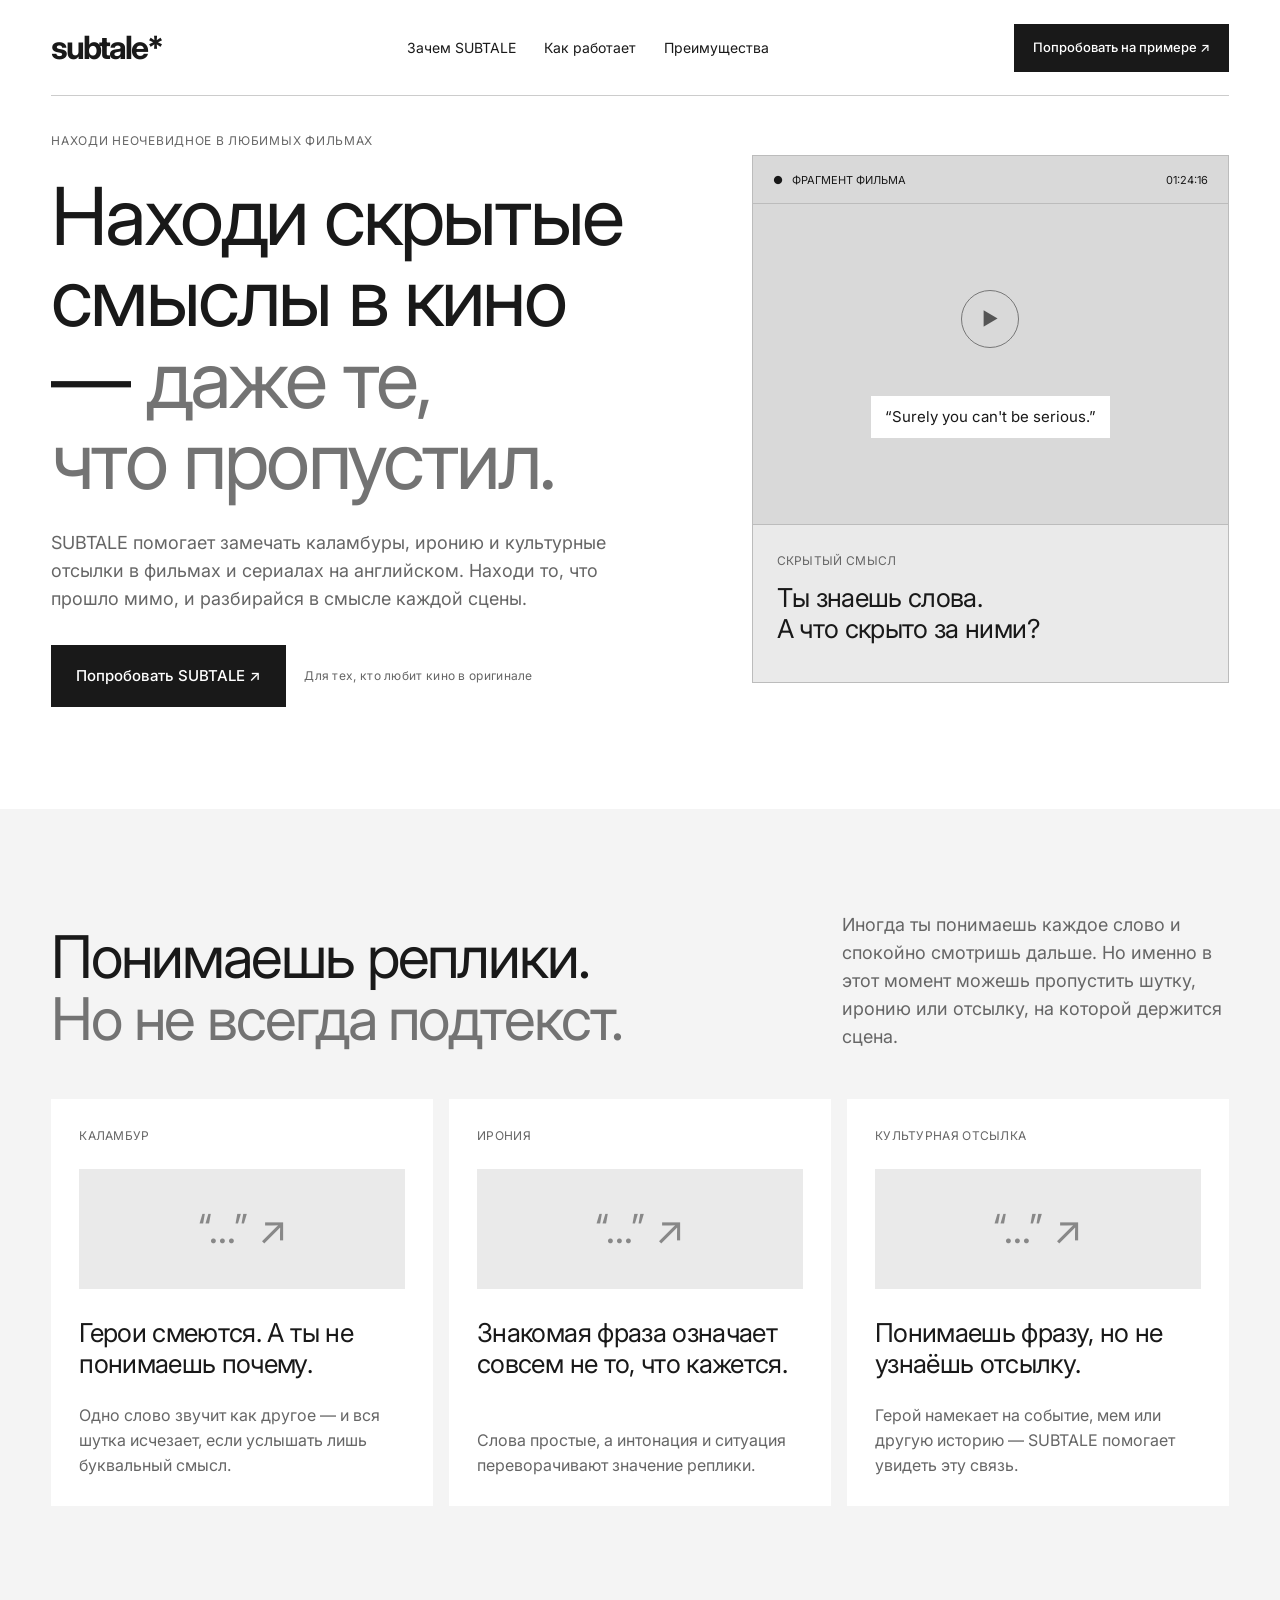
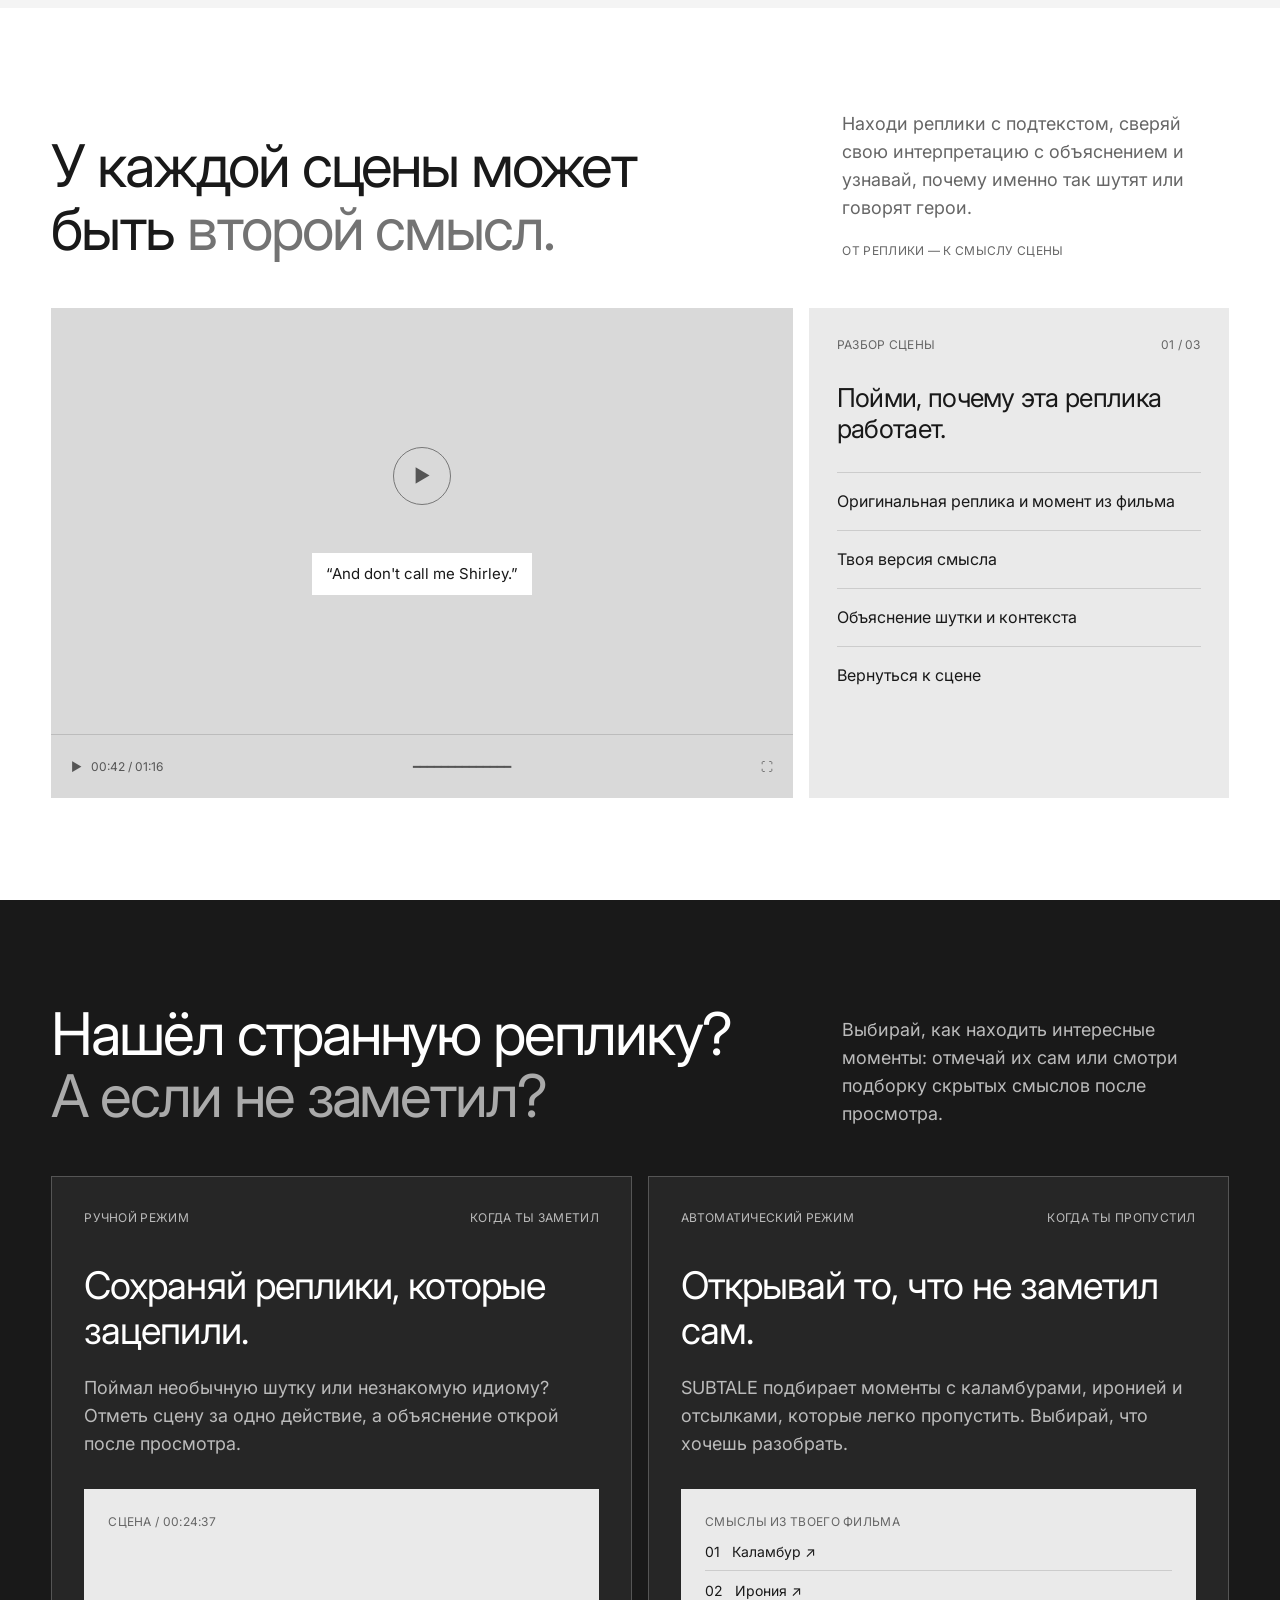
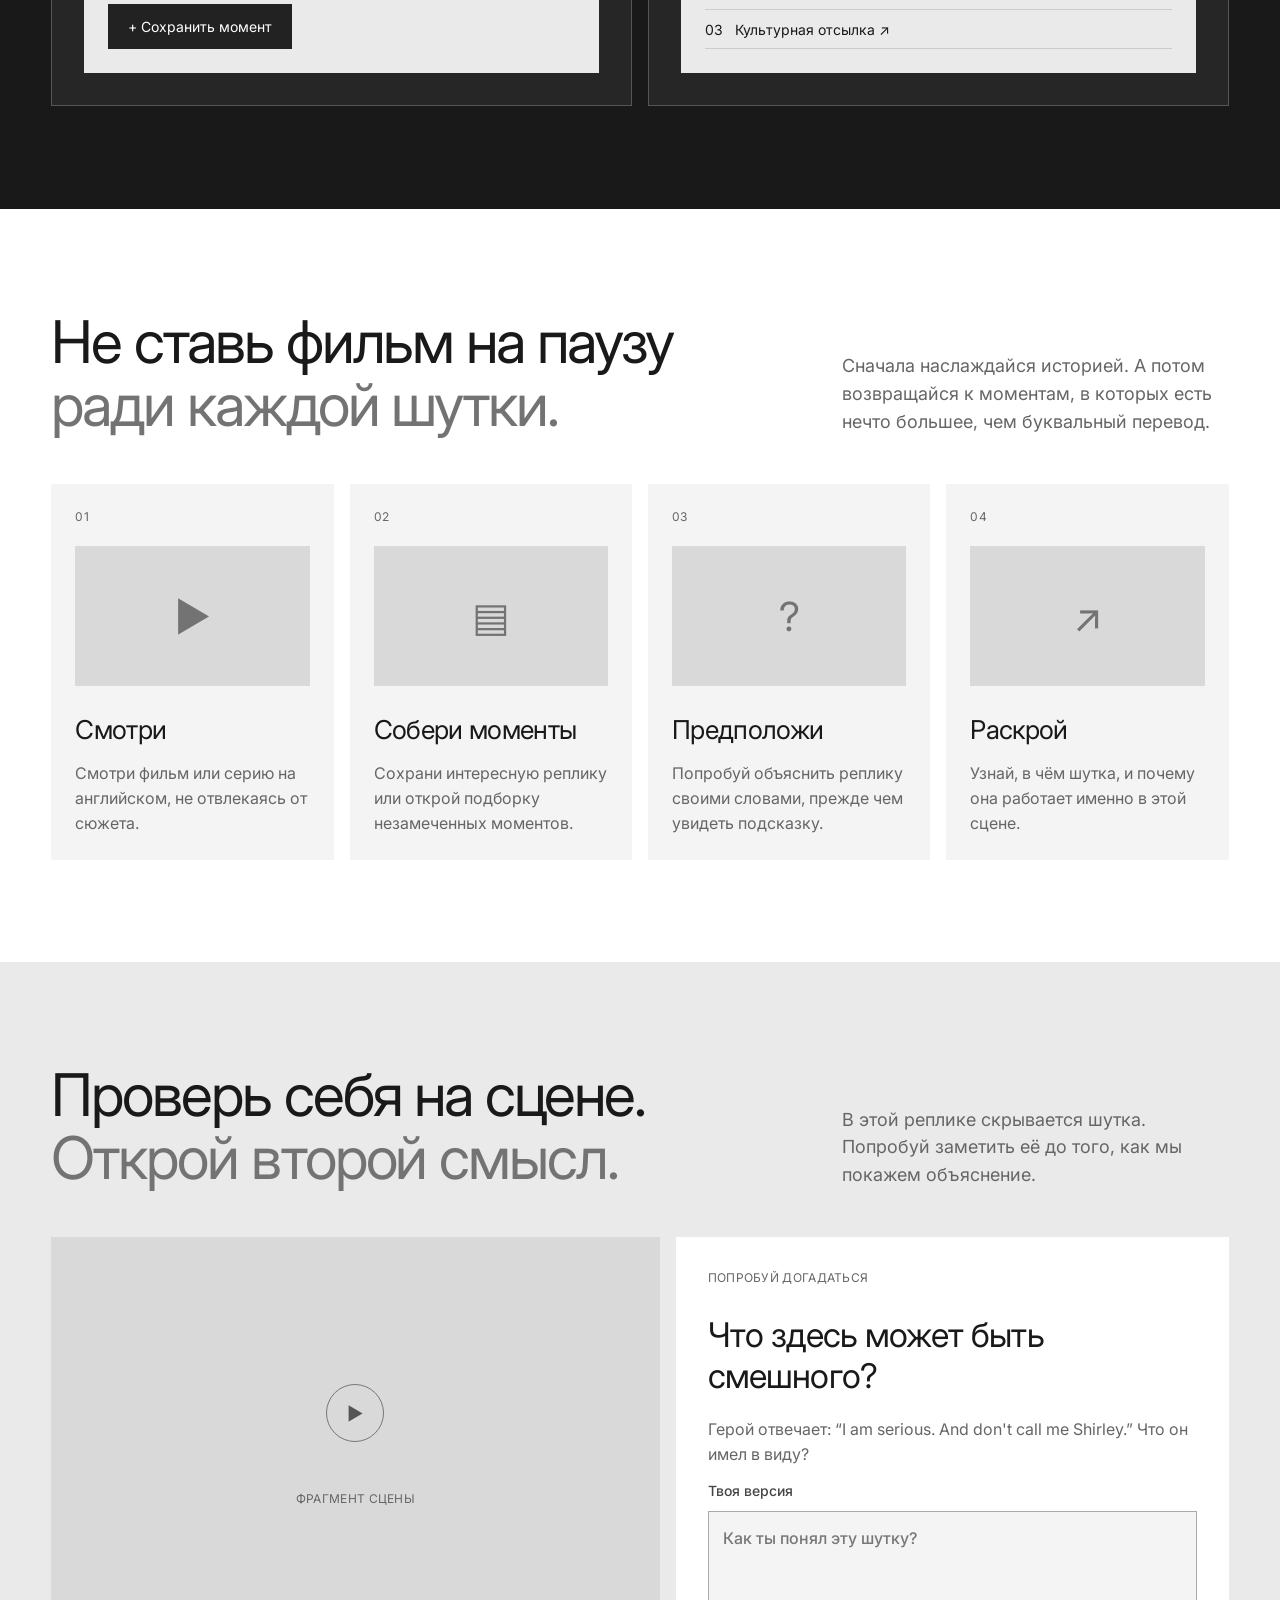
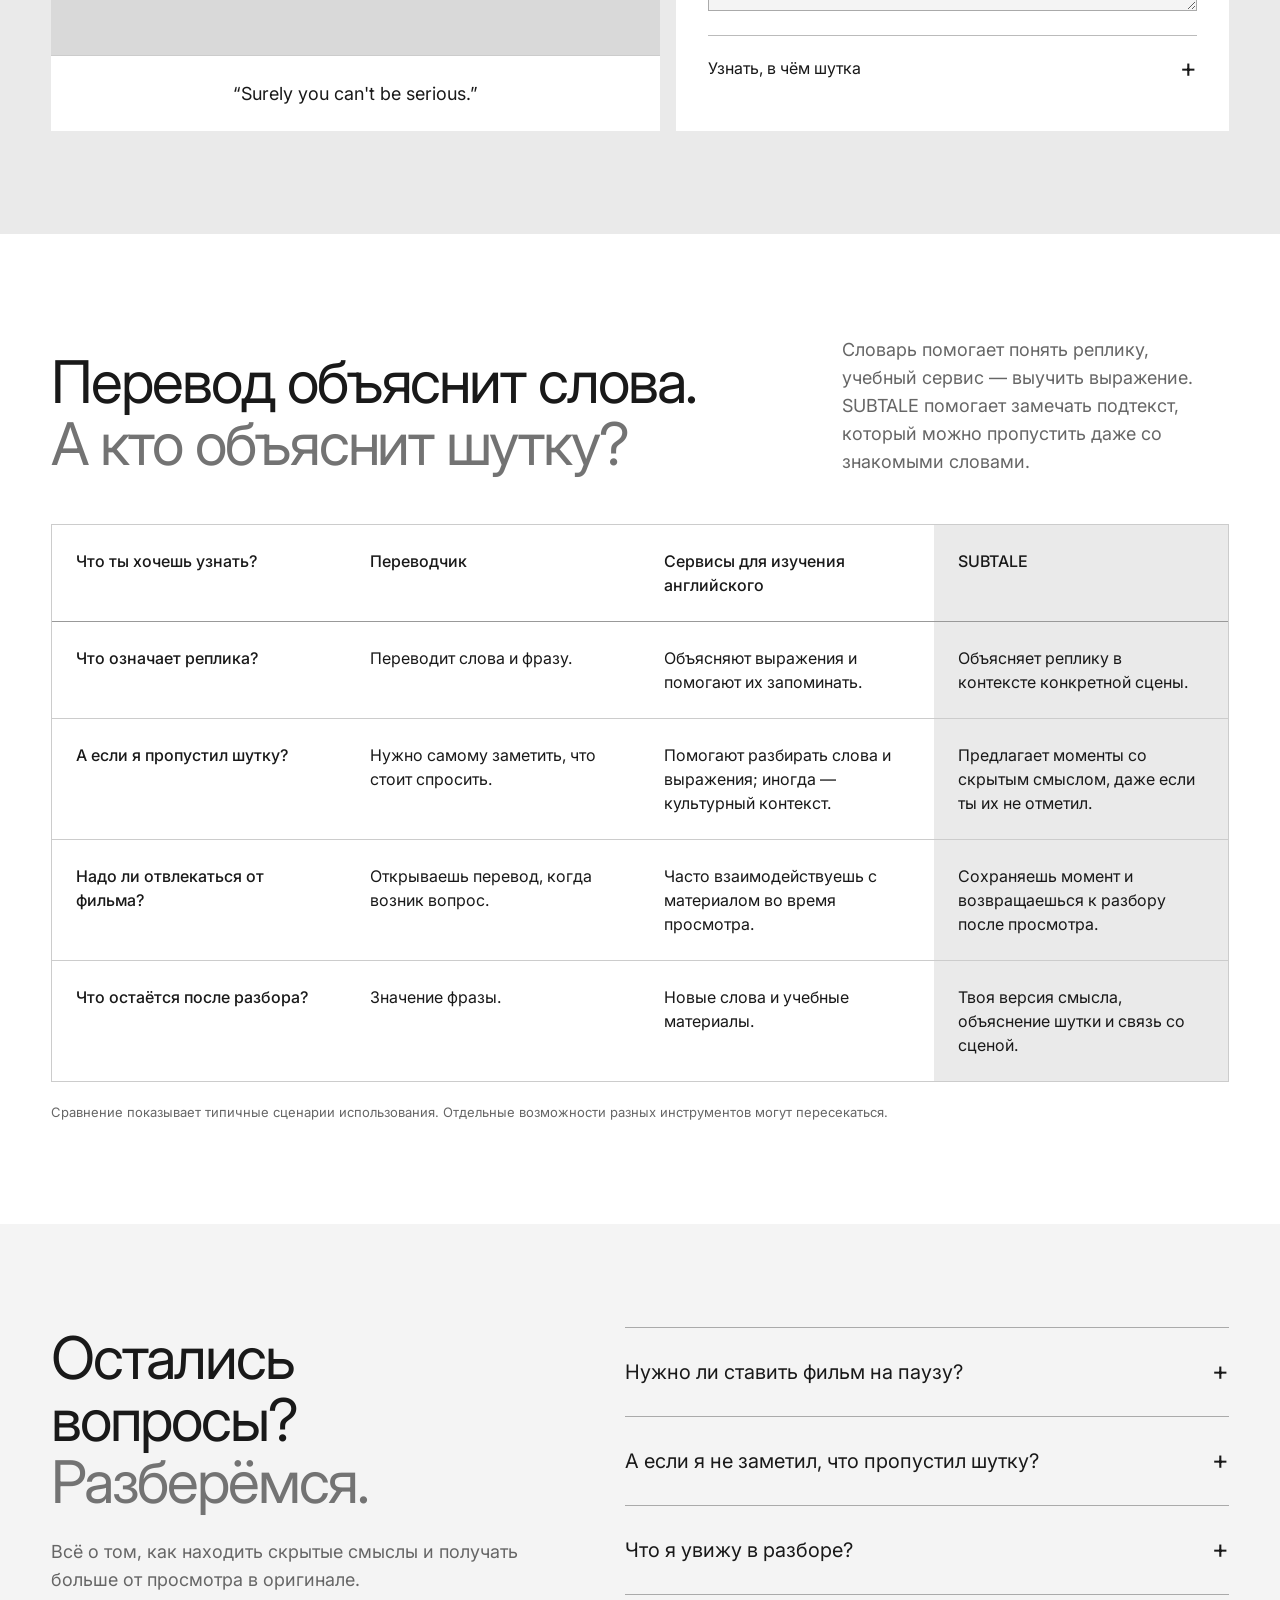
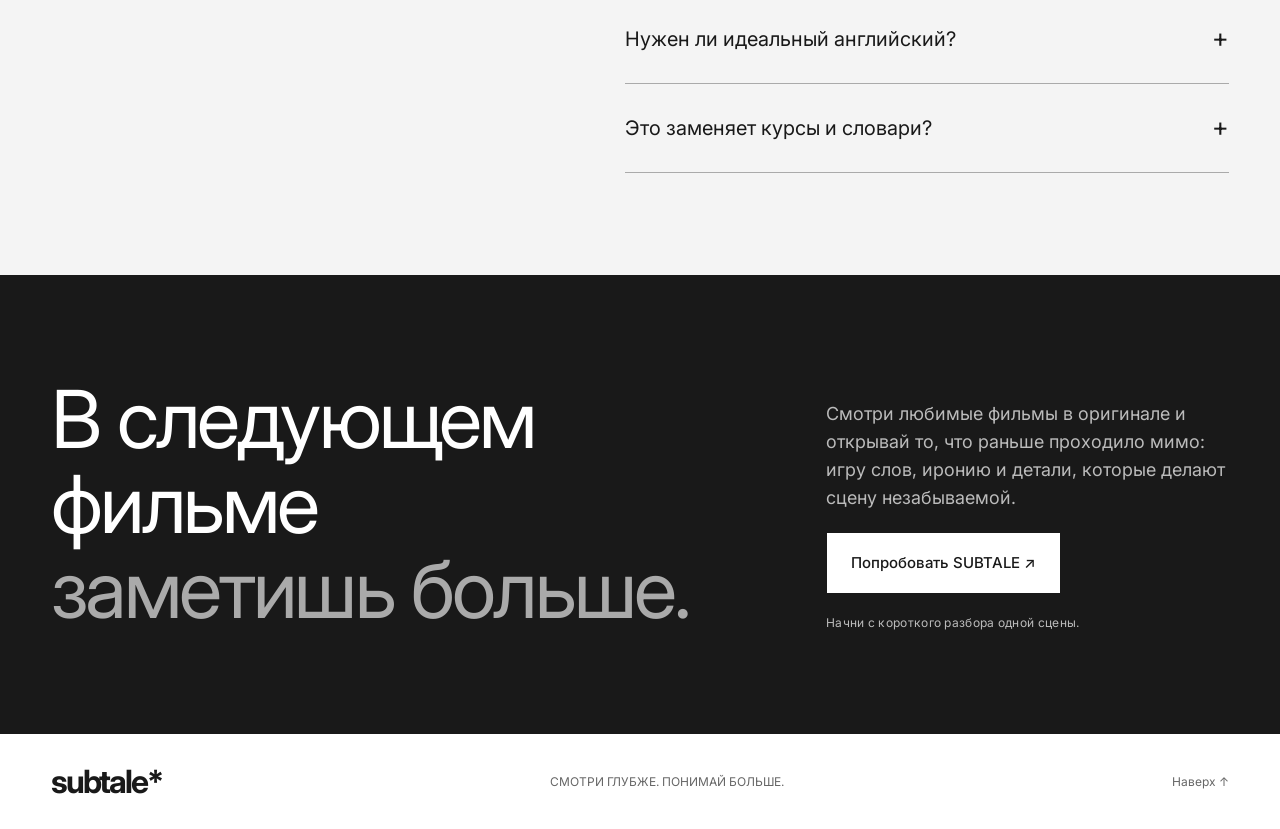
==== wireframe/index.html @ 418597fa "merge: consolidate editorial audit and refined wireframe into main" ====
<!doctype html>
<html lang="ru">
<head>
<meta charset="utf-8"><meta name="viewport" content="width=device-width, initial-scale=1">
<meta name="description" content="SUBTALE помогает понимать скрытые смыслы в кино на английском: шутки, идиомы, иронию и культурные отсылки.">
<link rel="icon" href="data:,">
<link rel="preload" href="./fonts/Inter-variable.ttf" as="font" type="font/ttf" crossorigin>
<title>SUBTALE — замечай больше в кино на английском</title><link rel="stylesheet" href="./wireframe.css">
</head>
<body>
<a class="skip-link" href="#main">Перейти к содержанию</a>
<header class="container header" id="top"><a class="logo" href="#top">subtale*</a><nav aria-label="Навигация"><a href="#problem">Зачем SUBTALE</a><a href="#how">Как работает</a><a href="#compare">Преимущества</a></nav><a class="button dark" href="#scene">Попробовать на примере ↗</a></header>
<main id="main">
<section class="section container hero" aria-labelledby="hero-title">

<div class="hero-grid">
 <div><p class="eyebrow">НАХОДИ НЕОЧЕВИДНОЕ В ЛЮБИМЫХ ФИЛЬМАХ</p><h1 id="hero-title">Находи скрытые смыслы в кино — <span class="muted">даже те, что пропустил.</span></h1><p class="lead">SUBTALE помогает замечать каламбуры, иронию и культурные отсылки в фильмах и сериалах на английском. Находи то, что прошло мимо, и разбирайся в смысле каждой сцены.</p><div class="actions"><a class="button dark" href="#solution">Попробовать SUBTALE ↗</a><small>Для тех, кто любит кино в оригинале</small></div></div>
 <div class="player hero-mock"><div class="mock-head">● &nbsp; ФРАГМЕНТ ФИЛЬМА <span>01:24:16</span></div><div class="screen"><span class="play" aria-hidden="true">▶</span><span class="subtitle">“Surely you can't be serious.”</span></div><div class="mock-foot"><small>СКРЫТЫЙ СМЫСЛ</small><h3>Ты знаешь слова.<br>А что скрыто за ними?</h3></div></div>
</div>
</section>
<section class="section tint" id="problem" aria-labelledby="problem-title"><div class="container">

<div class="intro"><h2 id="problem-title">Понимаешь реплики. <span class="muted">Но не всегда подтекст.</span></h2><p>Иногда ты понимаешь каждое слово и спокойно смотришь дальше. Но именно в этот момент можешь пропустить шутку, иронию или отсылку, на которой держится сцена.</p></div>
<div class="cards three">
<article class="card"><small>КАЛАМБУР</small><div class="ghost">“...” ↗</div><h3>Герои смеются. А ты не понимаешь почему.</h3><p>Одно слово звучит как другое — и вся шутка исчезает, если услышать лишь буквальный смысл.</p></article>
<article class="card"><small>ИРОНИЯ</small><div class="ghost">“...” ↗</div><h3>Знакомая фраза означает совсем не то, что кажется.</h3><p>Слова простые, а интонация и ситуация переворачивают значение реплики.</p></article>
<article class="card"><small>КУЛЬТУРНАЯ ОТСЫЛКА</small><div class="ghost">“...” ↗</div><h3>Понимаешь фразу, но не узнаёшь отсылку.</h3><p>Герой намекает на событие, мем или другую историю — SUBTALE помогает увидеть эту связь.</p></article>
</div>
</div></section>
<section class="section container" id="solution" aria-labelledby="solution-title">
<div class="intro"><h2 id="solution-title">У каждой сцены может быть <span class="muted">второй смысл.</span></h2><div><p>Находи реплики с подтекстом, сверяй свою интерпретацию с объяснением и узнавай, почему именно так шутят или говорят герои.</p><small>ОТ РЕПЛИКИ — К СМЫСЛУ СЦЕНЫ</small></div></div>
<div class="solution">
<div class="player"><div class="screen"><span class="play" aria-hidden="true">▶</span><span class="subtitle">“And don't call me Shirley.”</span></div><div class="controls">▶ &nbsp; 00:42 / 01:16 <span>━━━━━━━━━━━━━━</span> ⛶</div></div>
<div class="side"><div class="space-between"><small>РАЗБОР СЦЕНЫ</small><small>01 / 03</small></div><h3>Пойми, почему эта реплика работает.</h3><p>Оригинальная реплика и момент из фильма</p><p>Твоя версия смысла</p><p>Объяснение шутки и контекста</p><p>Вернуться к сцене</p></div>
</div></section>
<section class="section inverse" id="modes" aria-labelledby="modes-title"><div class="container">
<div class="intro"><h2 id="modes-title">Нашёл странную реплику? <span class="muted">А если не заметил?</span></h2><p>Выбирай, как находить интересные моменты: отмечай их сам или смотри подборку скрытых смыслов после просмотра.</p></div>
<div class="cards two">
<article class="mode"><div class="space-between"><small>РУЧНОЙ РЕЖИМ</small><small>КОГДА ТЫ ЗАМЕТИЛ</small></div><h3>Сохраняй реплики, которые зацепили.</h3><p>Поймал необычную шутку или незнакомую идиому? Отметь сцену за одно действие, а объяснение открой после просмотра.</p><div class="mini-ui"><small>СЦЕНА / 00:24:37</small><span class="mini-button">+ Сохранить момент</span></div></article>
<article class="mode"><div class="space-between"><small>АВТОМАТИЧЕСКИЙ РЕЖИМ</small><small>КОГДА ТЫ ПРОПУСТИЛ</small></div><h3>Открывай то, что не заметил сам.</h3><p>SUBTALE подбирает моменты с каламбурами, иронией и отсылками, которые легко пропустить. Выбирай, что хочешь разобрать.</p><div class="mini-ui list-ui"><small>СМЫСЛЫ ИЗ ТВОЕГО ФИЛЬМА</small><span>01 &nbsp; Каламбур ↗</span><span>02 &nbsp; Ирония ↗</span><span>03 &nbsp; Культурная отсылка ↗</span></div></article>
</div></div></section>
<section class="section container" id="how" aria-labelledby="how-title">
<div class="intro"><h2 id="how-title">Не ставь фильм на паузу <span class="muted">ради каждой шутки.</span></h2><p>Сначала наслаждайся историей. А потом возвращайся к моментам, в которых есть нечто большее, чем буквальный перевод.</p></div>
<div class="cards four">
<article class="step"><small>01</small><div class="step-art">▶</div><h3>Смотри</h3><p>Смотри фильм или серию на английском, не отвлекаясь от сюжета.</p></article>
<article class="step"><small>02</small><div class="step-art">▤</div><h3>Собери моменты</h3><p>Сохрани интересную реплику или открой подборку незамеченных моментов.</p></article>
<article class="step"><small>03</small><div class="step-art">?</div><h3>Предположи</h3><p>Попробуй объяснить реплику своими словами, прежде чем увидеть подсказку.</p></article>
<article class="step"><small>04</small><div class="step-art">↗</div><h3>Раскрой</h3><p>Узнай, в чём шутка, и почему она работает именно в этой сцене.</p></article>
</div></section>
<section class="section mid" id="scene" aria-labelledby="scene-title"><div class="container">
<div class="intro"><h2 id="scene-title">Проверь себя на сцене. <span class="muted">Открой второй смысл.</span></h2><p>В этой реплике скрывается шутка. Попробуй заметить её до того, как мы покажем объяснение.</p></div>
<div class="scene"><div class="player scene-picture"><div class="screen"><span class="play" aria-hidden="true">▶</span><small>ФРАГМЕНТ СЦЕНЫ</small></div><div class="subtitle-static">“Surely you can't be serious.”</div></div><div class="scene-card"><small>ПОПРОБУЙ ДОГАДАТЬСЯ</small><h3>Что здесь может быть смешного?</h3><p>Герой отвечает: “I am serious. And don't call me Shirley.” Что он имел в виду?</p><label class="scene-response" for="scene-answer">Твоя версия<textarea id="scene-answer" rows="2" placeholder="Как ты понял эту шутку?"></textarea></label><details><summary>Узнать, в чём шутка <span aria-hidden="true">+</span></summary><p><b>Surely</b> («неужели») созвучно имени <b>Shirley</b>. Герой делает вид, что к нему обратились по имени, и отвечает: «И не называй меня Ширли». Шутка возникает из созвучия, которого не видно в буквальном переводе.</p></details></div></div>
</div></section>
<section class="section container" id="compare" aria-labelledby="compare-title">
<div class="intro"><h2 id="compare-title">Перевод объяснит слова. <span class="muted">А кто объяснит шутку?</span></h2><p>Словарь помогает понять реплику, учебный сервис — выучить выражение. SUBTALE помогает замечать подтекст, который можно пропустить даже со знакомыми словами.</p></div>
<div class="table-wrap"><table role="table"><caption class="visually-hidden">Сравнение способов понять реплики из фильма</caption><thead role="rowgroup"><tr role="row"><th role="columnheader" scope="col">Что ты хочешь узнать?</th><th role="columnheader" scope="col">Переводчик</th><th role="columnheader" scope="col">Сервисы для изучения английского</th><th role="columnheader" scope="col">SUBTALE</th></tr></thead><tbody role="rowgroup">
<tr role="row"><th role="rowheader" scope="row">Что означает реплика?</th><td role="cell" data-label="Переводчик">Переводит слова и фразу.</td><td role="cell" data-label="Сервисы для изучения английского">Объясняют выражения и помогают их запоминать.</td><td role="cell" data-label="SUBTALE">Объясняет реплику в контексте конкретной сцены.</td></tr>
<tr role="row"><th role="rowheader" scope="row">А если я пропустил шутку?</th><td role="cell" data-label="Переводчик">Нужно самому заметить, что стоит спросить.</td><td role="cell" data-label="Сервисы для изучения английского">Помогают разбирать слова и выражения; иногда — культурный контекст.</td><td role="cell" data-label="SUBTALE">Предлагает моменты со скрытым смыслом, даже если ты их не отметил.</td></tr>
<tr role="row"><th role="rowheader" scope="row">Надо ли отвлекаться от фильма?</th><td role="cell" data-label="Переводчик">Открываешь перевод, когда возник вопрос.</td><td role="cell" data-label="Сервисы для изучения английского">Часто взаимодействуешь с материалом во время просмотра.</td><td role="cell" data-label="SUBTALE">Сохраняешь момент и возвращаешься к разбору после просмотра.</td></tr>
<tr role="row"><th role="rowheader" scope="row">Что остаётся после разбора?</th><td role="cell" data-label="Переводчик">Значение фразы.</td><td role="cell" data-label="Сервисы для изучения английского">Новые слова и учебные материалы.</td><td role="cell" data-label="SUBTALE">Твоя версия смысла, объяснение шутки и связь со сценой.</td></tr>
</tbody></table></div><p class="footnote">Сравнение показывает типичные сценарии использования. Отдельные возможности разных инструментов могут пересекаться.</p>
</section>
<section class="section tint" id="faq" aria-labelledby="faq-title"><div class="container">
<div class="faq"><div><h2 id="faq-title">Остались вопросы? <span class="muted">Разберёмся.</span></h2><p>Всё о том, как находить скрытые смыслы и получать больше от просмотра в оригинале.</p></div><div class="faq-list">
<details><summary>Нужно ли ставить фильм на паузу? <span aria-hidden="true">+</span></summary><p>Нет. Отмечай интересные моменты по ходу просмотра и возвращайся к объяснениям после сцены или серии.</p></details>
<details><summary>А если я не заметил, что пропустил шутку? <span aria-hidden="true">+</span></summary><p>SUBTALE предлагает подборку реплик с игрой слов, иронией и культурными отсылками. Открывай те, которые хочешь разобрать.</p></details>
<details><summary>Что я увижу в разборе? <span aria-hidden="true">+</span></summary><p>Оригинальную реплику, смысловой нюанс и объяснение, почему он работает именно в этом контексте. Сначала можно проверить собственную интерпретацию.</p></details>
<details><summary>Нужен ли идеальный английский? <span aria-hidden="true">+</span></summary><p>Нет. SUBTALE особенно полезен тем, кто уже смотрит кино в оригинале и хочет лучше понимать юмор и скрытые отсылки.</p></details>
<details><summary>Это заменяет курсы и словари? <span aria-hidden="true">+</span></summary><p>Нет. Словарь помогает со значением слов, а SUBTALE — с тем, что находится между строк. Они дополняют друг друга.</p></details>
</div></div></div></section>
<section class="section inverse" id="action" aria-labelledby="action-title"><div class="container">
<div class="cta"><h2 id="action-title">В следующем фильме <span class="muted">заметишь больше.</span></h2><div><p>Смотри любимые фильмы в оригинале и открывай то, что раньше проходило мимо: игру слов, иронию и детали, которые делают сцену незабываемой.</p><a class="button light" href="#scene">Попробовать SUBTALE ↗</a><small>Начни с короткого разбора одной сцены.</small></div></div></div></section>
</main>
<footer class="container footer"><b class="logo">subtale*</b><span>СМОТРИ ГЛУБЖЕ. ПОНИМАЙ БОЛЬШЕ.</span><a href="#top">Наверх ↑</a></footer>
</body></html>
---- wireframe/wireframe.css ----
/* SD-M type scale + Ed School composition references. */
@font-face {
  font-family: Inter;
  src: url('./fonts/Inter-variable.ttf') format('truetype');
  font-style: normal;
  font-weight: 100 900;
  font-display: swap;
}
:root {
  --ink: #191919;
  --mid: #666;
  --light: #eaeaea;
  --gray: #d9d9d9;
  --line: #ccc;
  --gutter: clamp(20px, 4vw, 64px);
  --max: 1312px;
  --pad: clamp(80px, 8vw, 120px);
}
* { box-sizing: border-box; }
html { scroll-behavior: smooth; }
body {
  margin: 0;
  background: #fff;
  color: var(--ink);
  font-family: Inter, -apple-system, BlinkMacSystemFont, 'Segoe UI', sans-serif;
  -webkit-font-smoothing: antialiased;
}
a { color: inherit; text-decoration: none; }
:where(a, summary, textarea):focus-visible { outline: 3px solid currentColor; outline-offset: 5px; }
.container { width: min(calc(100% - 2 * var(--gutter)), var(--max)); margin-inline: auto; }
section, #top, #main { scroll-margin-top: 24px; }
p { font-size: 18px; line-height: 1.55; margin: 0 0 16px; }
h1, h2, h3 { font-weight: 400; margin: 0; letter-spacing: -.035em; }
h1, h2 { text-wrap: balance; }
h1 { font-size: clamp(56px, 6.25vw, 90px); line-height: 1.02; }
h2 { font-size: clamp(42px, 4.6vw, 66px); line-height: 1.06; }
h3 { font-size: 26px; line-height: 1.2; letter-spacing: -.025em; }
small { font-size: 12px; color: var(--mid); letter-spacing: .025em; line-height: 1.5; }
.muted { color: #737373; }
.inverse .muted { color: #aaa; }
.visually-hidden, .skip-link:not(:focus) {
  position: absolute; width: 1px; height: 1px; padding: 0; margin: -1px;
  overflow: hidden; clip-path: inset(50%); white-space: nowrap;
}
.skip-link:focus { position: fixed; inset: 16px auto auto 20px; z-index: 10; background: #fff; padding: 16px; }

/* Review chrome stays quieter than the landing content. */
.draftbar { display: flex; justify-content: space-between; gap: 16px; padding: 10px var(--gutter); background: var(--light); font-size: 11px; letter-spacing: .06em; }
.header { min-height: 96px; display: flex; justify-content: space-between; align-items: center; border-bottom: 1px solid var(--line); gap: 24px; }
.header nav { display: flex; gap: 28px; font-size: 14px; }
.header nav a, .footer a { padding-block: 12px; }
.header nav a:hover, .footer a:hover { text-decoration: underline; text-underline-offset: 5px; }
.logo { font-size: 32px; font-weight: 700; letter-spacing: -.07em; }
.button { display: inline-flex; align-items: center; justify-content: center; gap: 20px; min-height: 62px; max-width: 100%; padding: 16px 24px; font-size: 15px; line-height: 1.4; font-weight: 500; border: 1px solid var(--ink); }
.header .button { min-height: 48px; font-size: 13px; padding: 12px 18px; }
.button:hover { background: #4a4a4a; color: #fff; border-color: #4a4a4a; }
.button:focus-visible { outline-color: var(--ink); }
.inverse .button:focus-visible { outline-color: #fff; }
.dark { background: var(--ink); color: #fff; }
.light { background: #fff; color: var(--ink); }
.section { padding-block: var(--pad); }
.tint { background: #f4f4f4; }
.mid { background: var(--light); }
.inverse { background: var(--ink); color: #fff; }
.meta { display: flex; justify-content: space-between; gap: 12px 24px; color: var(--mid); border-bottom: 1px solid var(--line); padding-bottom: 20px; margin-bottom: 40px; font-size: 12px; line-height: 1.5; letter-spacing: .04em; }
.inverse .meta { color: #bbb; border-color: #555; }
.intro { display: grid; grid-template-columns: minmax(0, 1.6fr) minmax(0, .85fr); gap: 64px; align-items: end; margin-bottom: 48px; }
.intro > p, .intro > div > p { margin: 0; max-width: 430px; color: var(--mid); }
.intro > div > small { display: block; margin-top: 20px; }
.inverse .intro > p { color: #bbb; }
.eyebrow { color: var(--mid); font-size: 12px; letter-spacing: .06em; margin-bottom: 24px; }
.note { border-top: 1px dashed var(--line); padding-top: 16px; margin: 32px 0 0; color: var(--mid); font-size: 12px; line-height: 1.5; }
.inverse .note { border-color: #555; color: #aaa; }

/* Hero: large type and an editable media placeholder. */
.hero { padding-top: 36px; }
.hero-grid { display: grid; grid-template-columns: minmax(0, 1.2fr) minmax(0, .9fr); gap: 64px; align-items: center; }
.lead { font-size: 18px; color: var(--mid); max-width: 590px; margin-top: 28px; }
.actions { display: flex; align-items: center; flex-wrap: wrap; gap: 18px; margin-top: 32px; }
.player { position: relative; display: flex; flex-direction: column; background: var(--gray); color: var(--ink); }
.hero-mock { min-height: 528px; border: 1px solid #bcbcbc; }
.mock-head { min-height: 48px; display: flex; align-items: center; justify-content: space-between; gap: 12px; padding: 12px 20px; border-bottom: 1px solid #bcbcbc; font-size: 11px; }
.screen { background: var(--gray); flex: 1; display: flex; flex-direction: column; align-items: center; justify-content: center; gap: 48px; padding: 28px 20px; min-height: 260px; }
.play { border: 1px solid #777; width: 58px; height: 58px; border-radius: 50%; display: grid; place-items: center; color: #555; font-size: 18px; flex-shrink: 0; }
.subtitle { padding: 10px 14px; background: #fff; font-size: 15px; text-align: center; line-height: 1.5; }
.mock-foot { background: var(--light); padding: 24px 24px 38px; border-top: 1px solid #bcbcbc; }
.mock-foot h3 { font-size: 26px; margin-top: 12px; }
.placeholder { position: absolute; bottom: 10px; left: 24px; color: var(--mid); font-size: 10px; }

/* Shared grids align cards with section headings. */
.cards { display: grid; gap: 16px; }
.three { grid-template-columns: repeat(3, minmax(0, 1fr)); }
.two { grid-template-columns: repeat(2, minmax(0, 1fr)); }
.four { grid-template-columns: repeat(4, minmax(0, 1fr)); }
.card { display: flex; flex-direction: column; background: #fff; padding: 28px; }
.card h3 { margin-bottom: 24px; }
.card p { margin: auto 0 0; color: var(--mid); font-size: 16px; }
.ghost { display: flex; align-items: center; justify-content: center; min-height: 120px; background: var(--light); font-size: 40px; color: #888; margin: 24px 0 28px; }
.solution { display: grid; grid-template-columns: minmax(0, 1.5fr) minmax(0, .85fr); gap: 16px; }
.solution .player { min-height: 490px; }
.controls { min-height: 64px; display: flex; align-items: center; justify-content: space-between; gap: 12px; padding: 20px; border-top: 1px solid #bcbcbc; font-size: 12px; color: #555; }
.side { display: flex; flex-direction: column; background: var(--light); padding: 28px; }
.side h3 { margin: 28px 0; }
.side p { font-size: 16px; border-top: 1px solid #ccc; padding: 16px 0; margin: 0; }
.side-bottom { margin-top: auto; padding-top: 24px; }
.space-between { display: flex; justify-content: space-between; flex-wrap: wrap; gap: 8px 20px; align-items: center; }
.mode { background: #262626; padding: 32px; border: 1px solid #555; display: flex; flex-direction: column; }
.mode small { color: #bbb; }
.mode h3 { font-size: 38px; margin: 36px 0 20px; }
.mode > p { color: #bbb; font-size: 18px; margin-bottom: 32px; }
.mini-ui { margin-top: auto; background: var(--light); padding: 24px; min-height: 184px; color: var(--ink); display: flex; flex-direction: column; justify-content: space-between; gap: 16px; }
.mini-ui small { color: var(--mid); }
.mini-button { align-self: flex-start; background: #222; color: #fff; font-size: 14px; padding: 14px 20px; }
.list-ui { gap: 0; }
.list-ui span { font-size: 14px; border-bottom: 1px solid #ccc; padding: 10px 0; }
.step { background: #f4f4f4; padding: 24px; display: flex; flex-direction: column; }
.step-art { background: var(--gray); display: grid; place-items: center; font-size: 40px; color: #737373; height: 140px; margin: 20px 0 28px; }
.step h3 { font-size: 26px; margin-bottom: 16px; }
.step p { font-size: 16px; color: var(--mid); margin: auto 0 0; }

.scene { display: grid; grid-template-columns: minmax(0, 1.1fr) minmax(0, 1fr); gap: 16px; }
.scene-picture { min-height: 480px; }
.subtitle-static { padding: 24px; text-align: center; font-size: 18px; line-height: 1.5; background: #fff; border-top: 1px solid #ccc; }
.scene-card { display: flex; flex-direction: column; background: #fff; padding: 32px; }
.scene-card h3 { font-size: 34px; margin: 28px 0 20px; }
.scene-card p { font-size: 16px; color: var(--mid); }
.interpretation { font-size: 13px; color: var(--mid); margin: 12px 0 10px; }
textarea { width: 100%; min-height: 100px; resize: vertical; border: 1px solid #aaa; border-radius: 0; padding: 14px; background: #f4f4f4; color: var(--ink); font: inherit; font-size: 16px; line-height: 1.5; }
summary { list-style: none; }
summary::-webkit-details-marker { display: none; }
summary span { flex-shrink: 0; font-size: 26px; font-weight: 400; }
details[open] summary span { transform: rotate(45deg); }
.scene-card details { margin-top: 24px; border-top: 1px solid #bbb; }
.scene-card summary { display: flex; align-items: center; justify-content: space-between; gap: 16px; padding: 16px 0; cursor: pointer; font-size: 16px; }
.scene-card details p { padding-top: 8px; }

/* Native table on desktop; each row becomes a comparison card on mobile. */
.table-wrap { border: 1px solid var(--line); }
table { border-collapse: collapse; width: 100%; table-layout: fixed; }
td, th { padding: 24px; border-bottom: 1px solid var(--line); text-align: left; vertical-align: top; font-size: 16px; line-height: 1.5; }
thead th { font-weight: 500; border-bottom: 1px solid #999; }
tbody th { font-weight: 500; }
tbody tr:last-child > * { border-bottom: 0; }
th:last-child, td:last-child { background: var(--light); }
thead small { display: block; margin-top: 8px; }
.footnote { font-size: 13px; color: var(--mid); max-width: 900px; margin: 20px 0 0; }
.faq { display: grid; grid-template-columns: minmax(0, .9fr) minmax(0, 1.1fr); gap: 80px; }
.faq > div > p { margin-top: 24px; color: var(--mid); }
.faq-list { border-top: 1px solid #aaa; }
.faq-list details { border-bottom: 1px solid #aaa; }
.faq-list summary { display: flex; align-items: center; justify-content: space-between; gap: 24px; cursor: pointer; min-height: 88px; padding-block: 20px; font-size: 20px; line-height: 1.4; }
.faq-list details p { font-size: 16px; color: var(--mid); padding: 0 40px 8px 0; }
.cta { display: grid; grid-template-columns: minmax(0, 1.5fr) minmax(0, .85fr); gap: 64px; }
.cta h2 { font-size: clamp(52px, 6.25vw, 90px); }
.cta > div { display: flex; flex-direction: column; align-items: flex-start; justify-content: end; gap: 20px; }
.cta p { color: #bbb; margin: 0; }
.cta small { color: #bbb; }
.footer { padding: 28px 0; display: flex; align-items: center; justify-content: space-between; flex-wrap: wrap; gap: 16px 24px; color: var(--mid); font-size: 12px; }
.footer .logo { color: var(--ink); }

@media (max-width: 1100px) {
  .hero-grid, .intro, .cta { gap: 36px; }
  .hero-grid { grid-template-columns: minmax(0, 1.2fr) minmax(0, 1fr); }
  h1 { font-size: clamp(54px, 6.25vw, 70px); }
  .mode h3 { font-size: 32px; }
  .faq { gap: 40px; }
  .four { grid-template-columns: repeat(2, minmax(0, 1fr)); }
  td, th { padding: 18px; }
}
@media (max-width: 760px) {
  :root { --pad: 72px; --gutter: 20px; }
  .header { min-height: 80px; gap: 16px; }
  .header nav { display: none; }
  .header .button { font-size: 12px; min-height: 44px; padding: 12px; }
  .logo { font-size: 28px; }
  .draftbar span:last-child { display: none; }
  .meta { flex-wrap: wrap; margin-bottom: 28px; padding-bottom: 16px; font-size: 11px; }
  h1 { font-size: clamp(44px, 8.8vw, 66px); }
  h2 { font-size: clamp(36px, 7.6vw, 52px); }
  .hero { padding-top: 28px; }
  .hero-grid, .intro, .solution, .two, .scene, .faq, .cta { grid-template-columns: minmax(0, 1fr); gap: 32px; }
  .intro { margin-bottom: 32px; }
  .intro > p, .intro > div > p { max-width: 560px; }
  .lead { margin-top: 24px; }
  .hero-mock { min-height: 400px; }
  .screen { min-height: 230px; gap: 36px; }
  .three { grid-template-columns: minmax(0, 1fr); }
  .card, .side, .mode, .scene-card { padding: 24px; }
  .ghost { min-height: 100px; }
  .solution .player { min-height: 300px; }
  .mode h3 { font-size: 32px; margin-top: 28px; }
  .scene-picture { min-height: 320px; }
  .scene-card h3 { font-size: 30px; }
  .faq-list summary { font-size: 18px; min-height: 80px; }
  .cta h2 { font-size: clamp(44px, 9vw, 66px); }
  .cta > div { gap: 24px; }
  .note { margin-top: 28px; }
  /* Explicit HTML roles retain semantics when display changes. */
  table, tbody { display: block; }
  thead { position: absolute; width: 1px; height: 1px; overflow: hidden; clip-path: inset(50%); }
  tbody tr { display: grid; grid-template-columns: minmax(0, 1fr); border-bottom: 1px solid #aaa; }
  tbody tr:last-child { border-bottom: 0; }
  tbody th, tbody td { display: block; padding: 20px 24px; border: 0; }
  tbody th { font-size: 20px; border-bottom: 1px solid var(--line); }
  tbody td::before { content: attr(data-label); display: block; margin-bottom: 8px; color: var(--mid); font-size: 12px; line-height: 1.5; }
}
@media (max-width: 430px) {
  .four { grid-template-columns: minmax(0, 1fr); }
  .step-art { height: 100px; }
  .actions { gap: 16px; }
  .actions .button, .cta .button { width: 100%; padding-inline: 14px; }
  .hero-mock { min-height: 370px; }
  .eyebrow { font-size: 11px; }
  .controls { padding-inline: 16px; gap: 8px; }
  .controls span { max-width: 40%; overflow: hidden; }
  .mini-ui { padding: 20px; }
  .footer > span { order: 1; width: 100%; }
}
@media (prefers-reduced-motion: reduce) {
  html { scroll-behavior: auto; }
}

/* Preserve the approved interpretation field from main. */
.scene-response { display: flex; flex-direction: column; gap: 12px; margin-top: auto; font-size: 14px; font-weight: 500; color: #444; }
.scene-response textarea { width: 100%; min-height: 100px; resize: vertical; border: 1px solid #aaa; border-radius: 0; background: #f4f4f4; color: var(--ink); padding: 14px; font: inherit; font-size: 16px; line-height: 1.5; }
.scene-response textarea::placeholder { color: #777; }
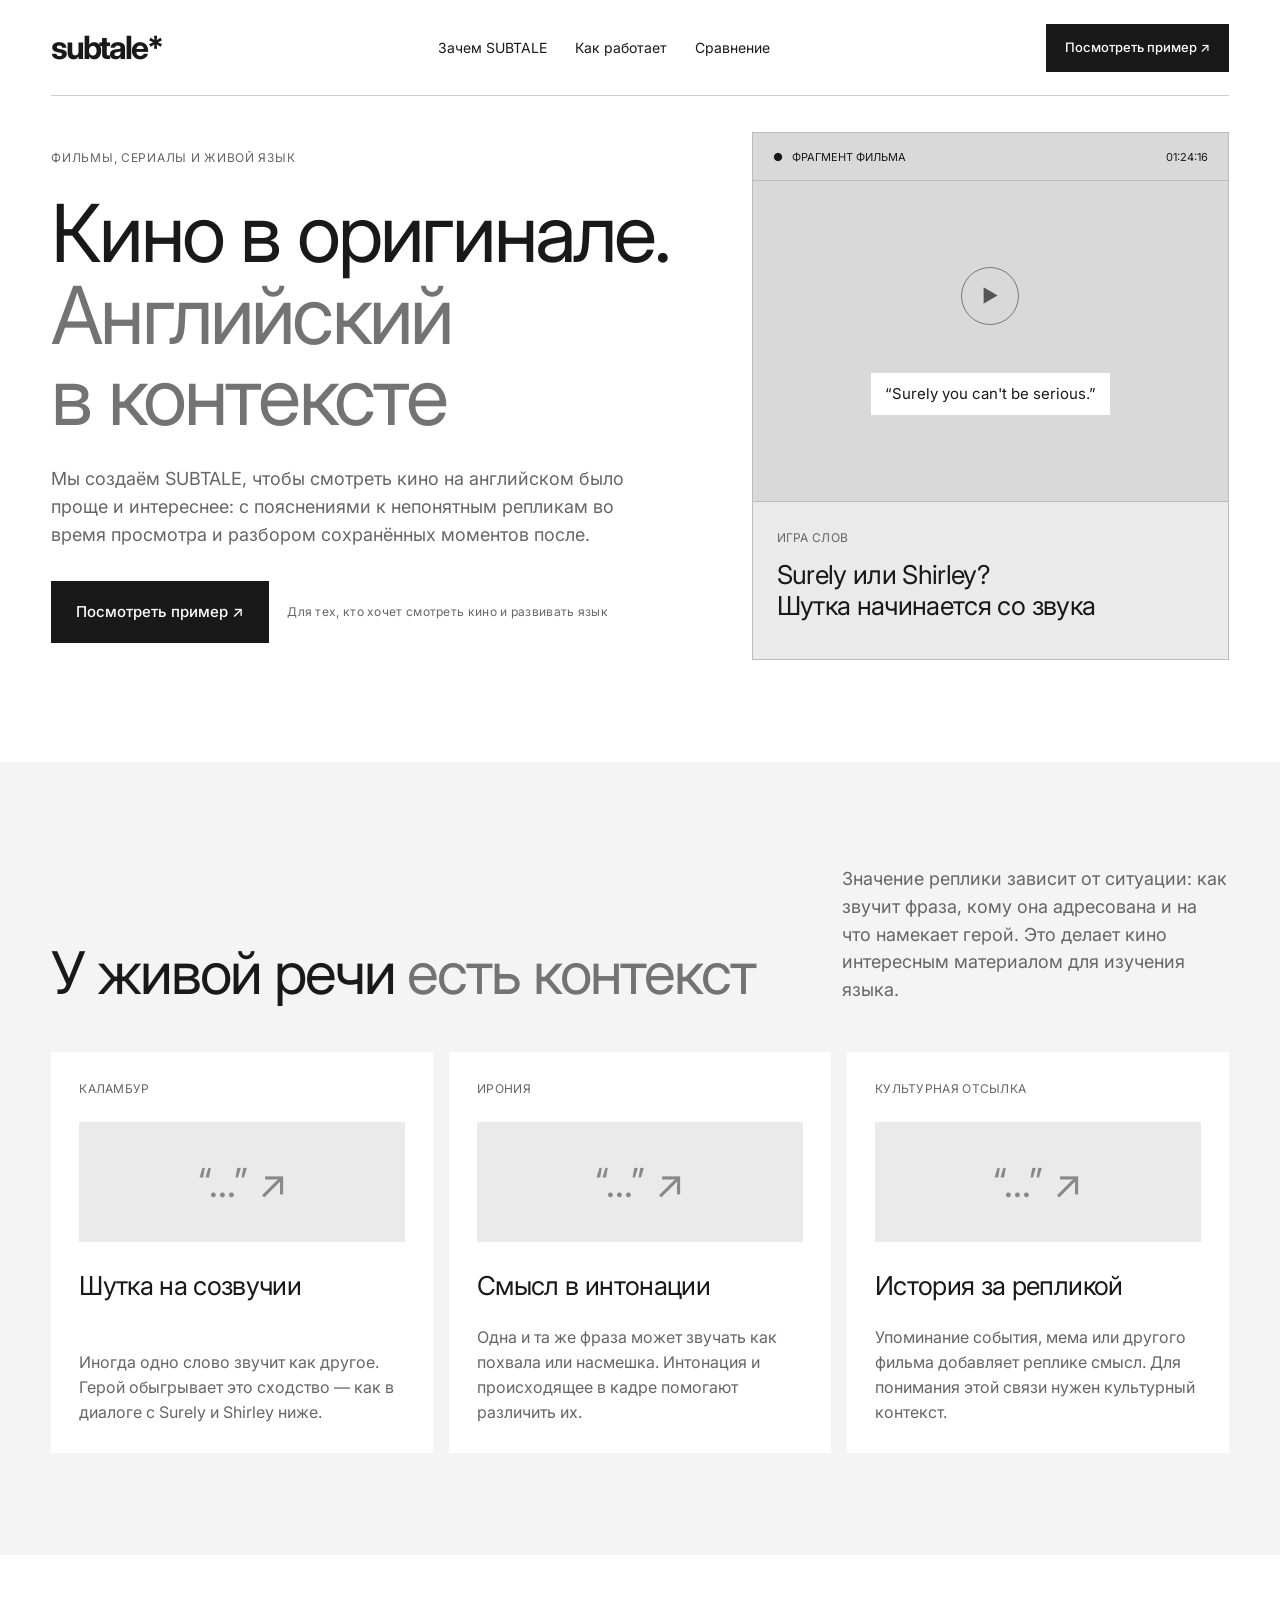
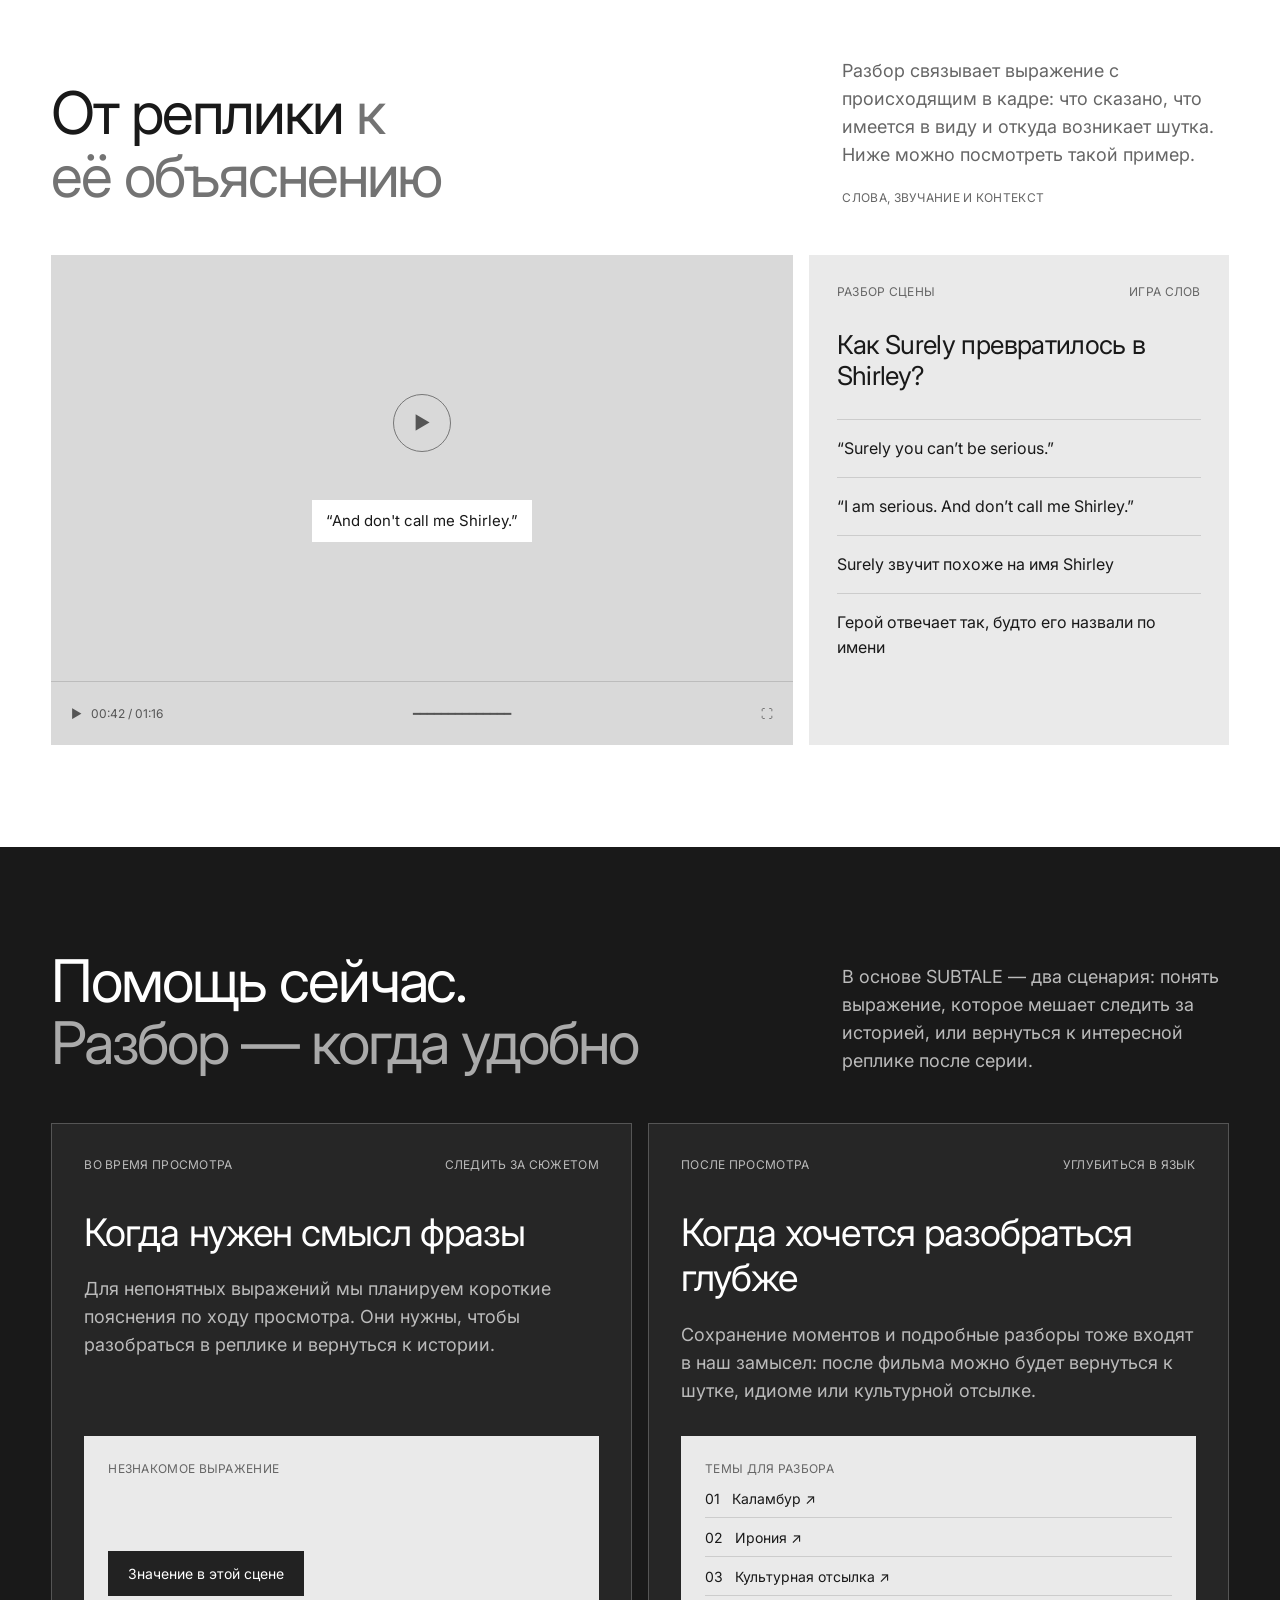
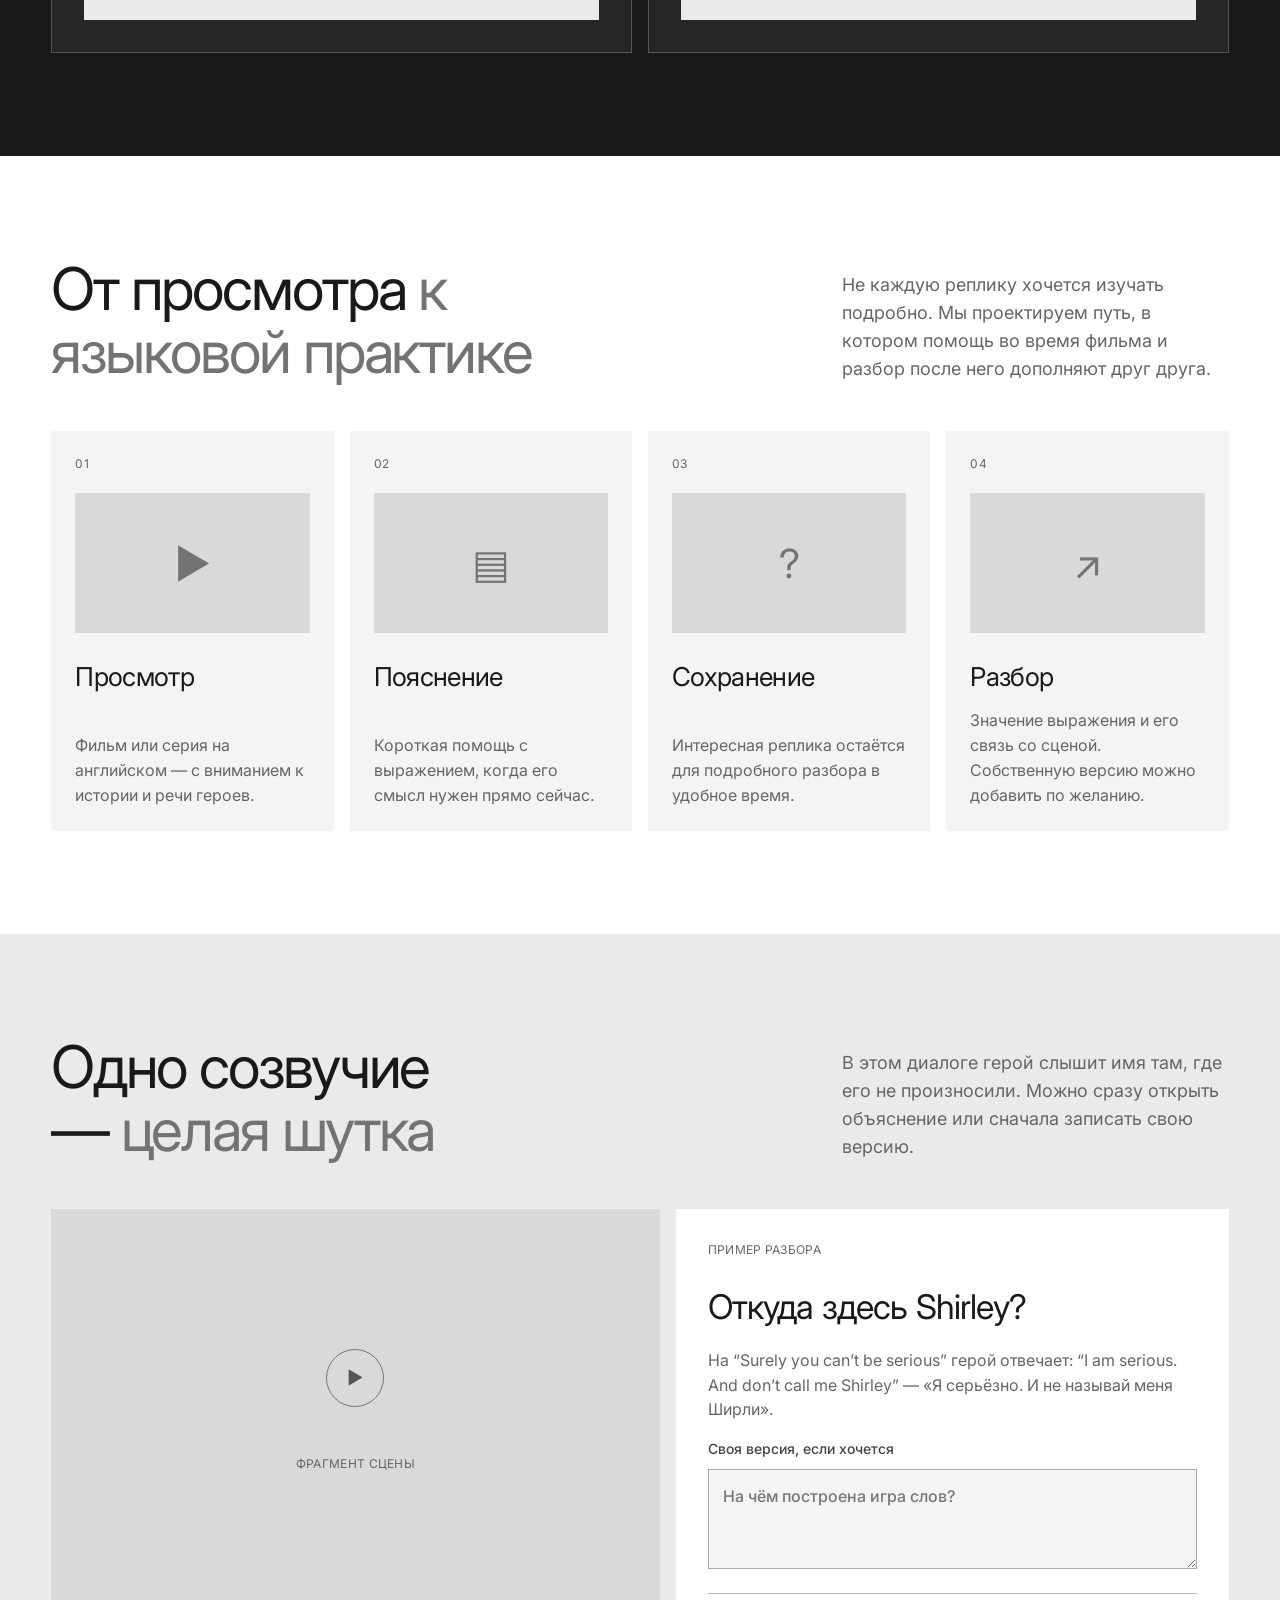
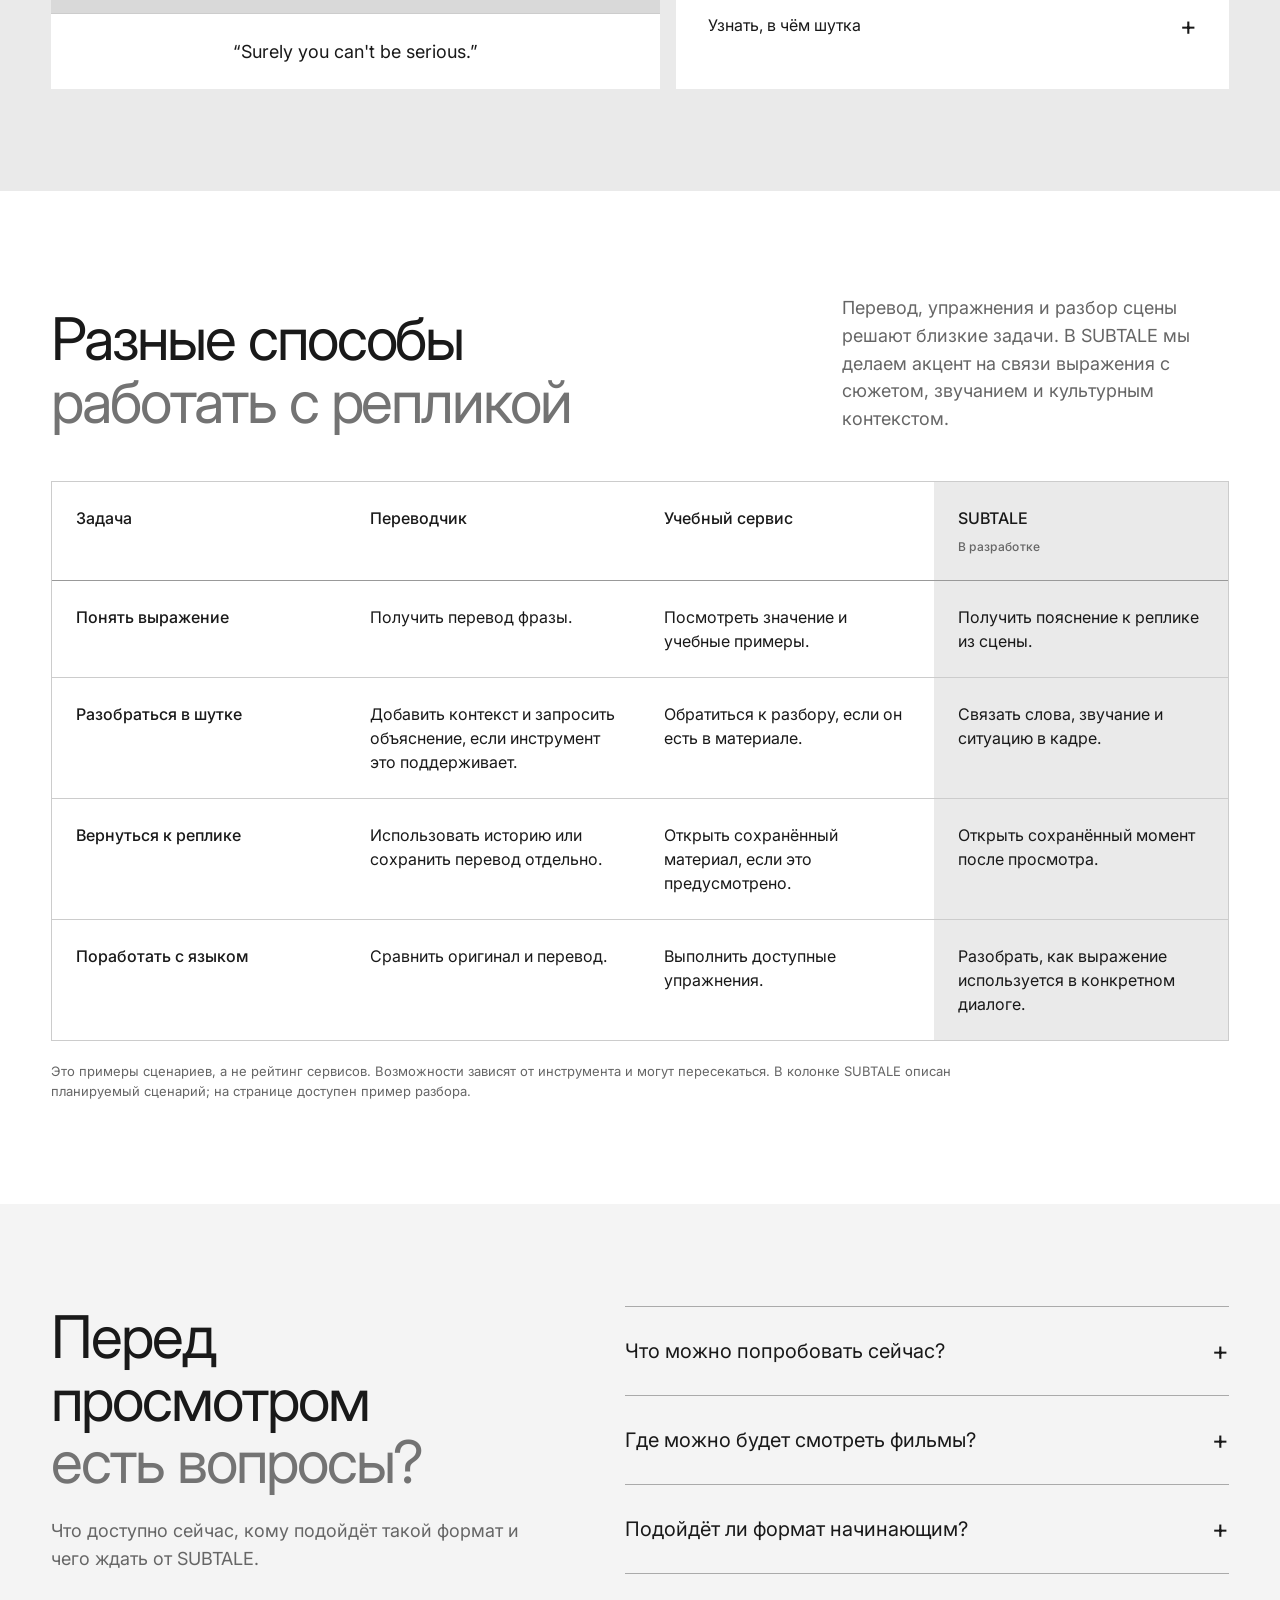
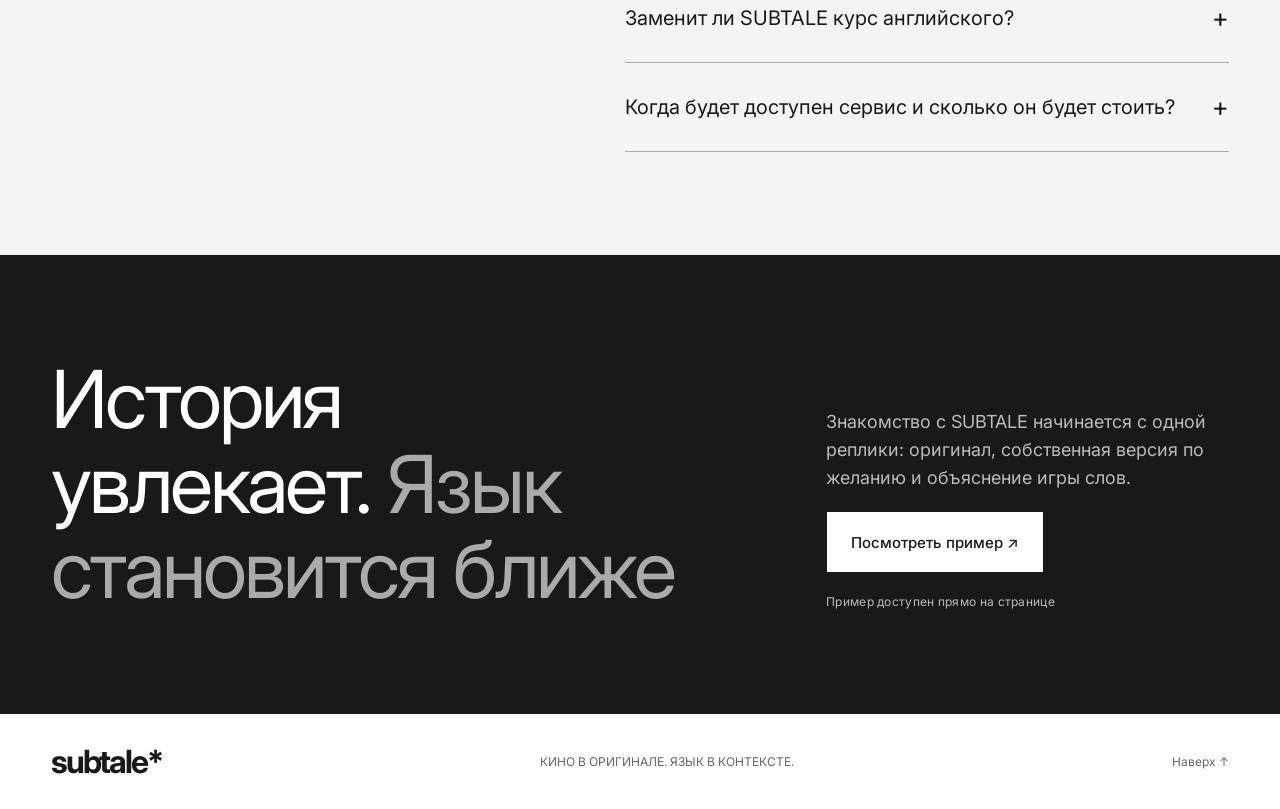
==== commit 21b97191: "Rewrite SUBTALE copy around English viewing and contextual practice" ====
--- a/wireframe/index.html
+++ b/wireframe/index.html
@@ -2,74 +2,74 @@
 <html lang="ru">
 <head>
 <meta charset="utf-8"><meta name="viewport" content="width=device-width, initial-scale=1">
-<meta name="description" content="SUBTALE помогает понимать скрытые смыслы в кино на английском: шутки, идиомы, иронию и культурные отсылки.">
+<meta name="description" content="Мы создаём SUBTALE для просмотра кино на английском и практики языка. На странице доступен пример разбора реплики с объяснением игры слов.">
 <link rel="icon" href="data:,">
 <link rel="preload" href="./fonts/Inter-variable.ttf" as="font" type="font/ttf" crossorigin>
-<title>SUBTALE — замечай больше в кино на английском</title><link rel="stylesheet" href="./wireframe.css">
+<title>SUBTALE — кино в оригинале, английский в контексте</title><link rel="stylesheet" href="./wireframe.css">
 </head>
 <body>
 <a class="skip-link" href="#main">Перейти к содержанию</a>
-<header class="container header" id="top"><a class="logo" href="#top">subtale*</a><nav aria-label="Навигация"><a href="#problem">Зачем SUBTALE</a><a href="#how">Как работает</a><a href="#compare">Преимущества</a></nav><a class="button dark" href="#scene">Попробовать на примере ↗</a></header>
+<header class="container header" id="top"><a class="logo" href="#top">subtale*</a><nav aria-label="Навигация"><a href="#problem">Зачем SUBTALE</a><a href="#how">Как работает</a><a href="#compare">Сравнение</a></nav><a class="button dark" href="#scene">Посмотреть пример ↗</a></header>
 <main id="main">
 <section class="section container hero" aria-labelledby="hero-title">
 
 <div class="hero-grid">
- <div><p class="eyebrow">НАХОДИ НЕОЧЕВИДНОЕ В ЛЮБИМЫХ ФИЛЬМАХ</p><h1 id="hero-title">Находи скрытые смыслы в кино — <span class="muted">даже те, что пропустил.</span></h1><p class="lead">SUBTALE помогает замечать каламбуры, иронию и культурные отсылки в фильмах и сериалах на английском. Находи то, что прошло мимо, и разбирайся в смысле каждой сцены.</p><div class="actions"><a class="button dark" href="#solution">Попробовать SUBTALE ↗</a><small>Для тех, кто любит кино в оригинале</small></div></div>
- <div class="player hero-mock"><div class="mock-head">● &nbsp; ФРАГМЕНТ ФИЛЬМА <span>01:24:16</span></div><div class="screen"><span class="play" aria-hidden="true">▶</span><span class="subtitle">“Surely you can't be serious.”</span></div><div class="mock-foot"><small>СКРЫТЫЙ СМЫСЛ</small><h3>Ты знаешь слова.<br>А что скрыто за ними?</h3></div></div>
+ <div><p class="eyebrow">ФИЛЬМЫ, СЕРИАЛЫ И ЖИВОЙ ЯЗЫК</p><h1 id="hero-title">Кино в оригинале. <span class="muted">Английский в контексте</span></h1><p class="lead">Мы создаём SUBTALE, чтобы смотреть кино на английском было проще и интереснее: с пояснениями к непонятным репликам во время просмотра и разбором сохранённых моментов после.</p><div class="actions"><a class="button dark" href="#scene">Посмотреть пример ↗</a><small>Для тех, кто хочет смотреть кино и развивать язык</small></div></div>
+ <div class="player hero-mock"><div class="mock-head">● &nbsp; ФРАГМЕНТ ФИЛЬМА <span>01:24:16</span></div><div class="screen"><span class="play" aria-hidden="true">▶</span><span class="subtitle">“Surely you can't be serious.”</span></div><div class="mock-foot"><small>ИГРА СЛОВ</small><h3>Surely или Shirley?<br>Шутка начинается со звука</h3></div></div>
 </div>
 </section>
 <section class="section tint" id="problem" aria-labelledby="problem-title"><div class="container">
 
-<div class="intro"><h2 id="problem-title">Понимаешь реплики. <span class="muted">Но не всегда подтекст.</span></h2><p>Иногда ты понимаешь каждое слово и спокойно смотришь дальше. Но именно в этот момент можешь пропустить шутку, иронию или отсылку, на которой держится сцена.</p></div>
+<div class="intro"><h2 id="problem-title">У живой речи <span class="muted">есть контекст</span></h2><p>Значение реплики зависит от ситуации: как звучит фраза, кому она адресована и на что намекает герой. Это делает кино интересным материалом для изучения языка.</p></div>
 <div class="cards three">
-<article class="card"><small>КАЛАМБУР</small><div class="ghost">“...” ↗</div><h3>Герои смеются. А ты не понимаешь почему.</h3><p>Одно слово звучит как другое — и вся шутка исчезает, если услышать лишь буквальный смысл.</p></article>
-<article class="card"><small>ИРОНИЯ</small><div class="ghost">“...” ↗</div><h3>Знакомая фраза означает совсем не то, что кажется.</h3><p>Слова простые, а интонация и ситуация переворачивают значение реплики.</p></article>
-<article class="card"><small>КУЛЬТУРНАЯ ОТСЫЛКА</small><div class="ghost">“...” ↗</div><h3>Понимаешь фразу, но не узнаёшь отсылку.</h3><p>Герой намекает на событие, мем или другую историю — SUBTALE помогает увидеть эту связь.</p></article>
+<article class="card"><small>КАЛАМБУР</small><div class="ghost">“...” ↗</div><h3>Шутка на созвучии</h3><p>Иногда одно слово звучит как другое. Герой обыгрывает это сходство — как в диалоге с Surely и Shirley ниже.</p></article>
+<article class="card"><small>ИРОНИЯ</small><div class="ghost">“...” ↗</div><h3>Смысл в интонации</h3><p>Одна и та же фраза может звучать как похвала или насмешка. Интонация и происходящее в кадре помогают различить их.</p></article>
+<article class="card"><small>КУЛЬТУРНАЯ ОТСЫЛКА</small><div class="ghost">“...” ↗</div><h3>История за репликой</h3><p>Упоминание события, мема или другого фильма добавляет реплике смысл. Для понимания этой связи нужен культурный контекст.</p></article>
 </div>
 </div></section>
 <section class="section container" id="solution" aria-labelledby="solution-title">
-<div class="intro"><h2 id="solution-title">У каждой сцены может быть <span class="muted">второй смысл.</span></h2><div><p>Находи реплики с подтекстом, сверяй свою интерпретацию с объяснением и узнавай, почему именно так шутят или говорят герои.</p><small>ОТ РЕПЛИКИ — К СМЫСЛУ СЦЕНЫ</small></div></div>
+<div class="intro"><h2 id="solution-title">От реплики <span class="muted">к её объяснению</span></h2><div><p>Разбор связывает выражение с происходящим в кадре: что сказано, что имеется в виду и откуда возникает шутка. Ниже можно посмотреть такой пример.</p><small>СЛОВА, ЗВУЧАНИЕ И КОНТЕКСТ</small></div></div>
 <div class="solution">
 <div class="player"><div class="screen"><span class="play" aria-hidden="true">▶</span><span class="subtitle">“And don't call me Shirley.”</span></div><div class="controls">▶ &nbsp; 00:42 / 01:16 <span>━━━━━━━━━━━━━━</span> ⛶</div></div>
-<div class="side"><div class="space-between"><small>РАЗБОР СЦЕНЫ</small><small>01 / 03</small></div><h3>Пойми, почему эта реплика работает.</h3><p>Оригинальная реплика и момент из фильма</p><p>Твоя версия смысла</p><p>Объяснение шутки и контекста</p><p>Вернуться к сцене</p></div>
+<div class="side"><div class="space-between"><small>РАЗБОР СЦЕНЫ</small><small>ИГРА СЛОВ</small></div><h3>Как Surely превратилось в Shirley?</h3><p>“Surely you can’t be serious.”</p><p>“I am serious. And don’t call me Shirley.”</p><p>Surely звучит похоже на имя Shirley</p><p>Герой отвечает так, будто его назвали по имени</p></div>
 </div></section>
 <section class="section inverse" id="modes" aria-labelledby="modes-title"><div class="container">
-<div class="intro"><h2 id="modes-title">Нашёл странную реплику? <span class="muted">А если не заметил?</span></h2><p>Выбирай, как находить интересные моменты: отмечай их сам или смотри подборку скрытых смыслов после просмотра.</p></div>
+<div class="intro"><h2 id="modes-title">Помощь сейчас. <span class="muted">Разбор — когда удобно</span></h2><p>В основе SUBTALE — два сценария: понять выражение, которое мешает следить за историей, или вернуться к интересной реплике после серии.</p></div>
 <div class="cards two">
-<article class="mode"><div class="space-between"><small>РУЧНОЙ РЕЖИМ</small><small>КОГДА ТЫ ЗАМЕТИЛ</small></div><h3>Сохраняй реплики, которые зацепили.</h3><p>Поймал необычную шутку или незнакомую идиому? Отметь сцену за одно действие, а объяснение открой после просмотра.</p><div class="mini-ui"><small>СЦЕНА / 00:24:37</small><span class="mini-button">+ Сохранить момент</span></div></article>
-<article class="mode"><div class="space-between"><small>АВТОМАТИЧЕСКИЙ РЕЖИМ</small><small>КОГДА ТЫ ПРОПУСТИЛ</small></div><h3>Открывай то, что не заметил сам.</h3><p>SUBTALE подбирает моменты с каламбурами, иронией и отсылками, которые легко пропустить. Выбирай, что хочешь разобрать.</p><div class="mini-ui list-ui"><small>СМЫСЛЫ ИЗ ТВОЕГО ФИЛЬМА</small><span>01 &nbsp; Каламбур ↗</span><span>02 &nbsp; Ирония ↗</span><span>03 &nbsp; Культурная отсылка ↗</span></div></article>
+<article class="mode"><div class="space-between"><small>ВО ВРЕМЯ ПРОСМОТРА</small><small>СЛЕДИТЬ ЗА СЮЖЕТОМ</small></div><h3>Когда нужен смысл фразы</h3><p>Для непонятных выражений мы планируем короткие пояснения по ходу просмотра. Они нужны, чтобы разобраться в реплике и вернуться к истории.</p><div class="mini-ui"><small>НЕЗНАКОМОЕ ВЫРАЖЕНИЕ</small><span class="mini-button">Значение в этой сцене</span></div></article>
+<article class="mode"><div class="space-between"><small>ПОСЛЕ ПРОСМОТРА</small><small>УГЛУБИТЬСЯ В ЯЗЫК</small></div><h3>Когда хочется разобраться глубже</h3><p>Сохранение моментов и подробные разборы тоже входят в наш замысел: после фильма можно будет вернуться к шутке, идиоме или культурной отсылке.</p><div class="mini-ui list-ui"><small>ТЕМЫ ДЛЯ РАЗБОРА</small><span>01 &nbsp; Каламбур ↗</span><span>02 &nbsp; Ирония ↗</span><span>03 &nbsp; Культурная отсылка ↗</span></div></article>
 </div></div></section>
 <section class="section container" id="how" aria-labelledby="how-title">
-<div class="intro"><h2 id="how-title">Не ставь фильм на паузу <span class="muted">ради каждой шутки.</span></h2><p>Сначала наслаждайся историей. А потом возвращайся к моментам, в которых есть нечто большее, чем буквальный перевод.</p></div>
+<div class="intro"><h2 id="how-title">От просмотра <span class="muted">к языковой практике</span></h2><p>Не каждую реплику хочется изучать подробно. Мы проектируем путь, в котором помощь во время фильма и разбор после него дополняют друг друга.</p></div>
 <div class="cards four">
-<article class="step"><small>01</small><div class="step-art">▶</div><h3>Смотри</h3><p>Смотри фильм или серию на английском, не отвлекаясь от сюжета.</p></article>
-<article class="step"><small>02</small><div class="step-art">▤</div><h3>Собери моменты</h3><p>Сохрани интересную реплику или открой подборку незамеченных моментов.</p></article>
-<article class="step"><small>03</small><div class="step-art">?</div><h3>Предположи</h3><p>Попробуй объяснить реплику своими словами, прежде чем увидеть подсказку.</p></article>
-<article class="step"><small>04</small><div class="step-art">↗</div><h3>Раскрой</h3><p>Узнай, в чём шутка, и почему она работает именно в этой сцене.</p></article>
+<article class="step"><small>01</small><div class="step-art">▶</div><h3>Просмотр</h3><p>Фильм или серия на английском — с вниманием к истории и речи героев.</p></article>
+<article class="step"><small>02</small><div class="step-art">▤</div><h3>Пояснение</h3><p>Короткая помощь с выражением, когда его смысл нужен прямо сейчас.</p></article>
+<article class="step"><small>03</small><div class="step-art">?</div><h3>Сохранение</h3><p>Интересная реплика остаётся для подробного разбора в удобное время.</p></article>
+<article class="step"><small>04</small><div class="step-art">↗</div><h3>Разбор</h3><p>Значение выражения и его связь со сценой. Собственную версию можно добавить по желанию.</p></article>
 </div></section>
 <section class="section mid" id="scene" aria-labelledby="scene-title"><div class="container">
-<div class="intro"><h2 id="scene-title">Проверь себя на сцене. <span class="muted">Открой второй смысл.</span></h2><p>В этой реплике скрывается шутка. Попробуй заметить её до того, как мы покажем объяснение.</p></div>
-<div class="scene"><div class="player scene-picture"><div class="screen"><span class="play" aria-hidden="true">▶</span><small>ФРАГМЕНТ СЦЕНЫ</small></div><div class="subtitle-static">“Surely you can't be serious.”</div></div><div class="scene-card"><small>ПОПРОБУЙ ДОГАДАТЬСЯ</small><h3>Что здесь может быть смешного?</h3><p>Герой отвечает: “I am serious. And don't call me Shirley.” Что он имел в виду?</p><label class="scene-response" for="scene-answer">Твоя версия<textarea id="scene-answer" rows="2" placeholder="Как ты понял эту шутку?"></textarea></label><details><summary>Узнать, в чём шутка <span aria-hidden="true">+</span></summary><p><b>Surely</b> («неужели») созвучно имени <b>Shirley</b>. Герой делает вид, что к нему обратились по имени, и отвечает: «И не называй меня Ширли». Шутка возникает из созвучия, которого не видно в буквальном переводе.</p></details></div></div>
+<div class="intro"><h2 id="scene-title">Одно созвучие — <span class="muted">целая шутка</span></h2><p>В этом диалоге герой слышит имя там, где его не произносили. Можно сразу открыть объяснение или сначала записать свою версию.</p></div>
+<div class="scene"><div class="player scene-picture"><div class="screen"><span class="play" aria-hidden="true">▶</span><small>ФРАГМЕНТ СЦЕНЫ</small></div><div class="subtitle-static">“Surely you can't be serious.”</div></div><div class="scene-card"><small>ПРИМЕР РАЗБОРА</small><h3>Откуда здесь Shirley?</h3><p>На “Surely you can’t be serious” герой отвечает: “I am serious. And don’t call me Shirley” — «Я серьёзно. И не называй меня Ширли».</p><label class="scene-response" for="scene-answer">Своя версия, если хочется<textarea id="scene-answer" rows="2" placeholder="На чём построена игра слов?"></textarea></label><details><summary>Узнать, в чём шутка <span aria-hidden="true">+</span></summary><p>Фразу <b>“Surely you can’t be serious”</b> здесь можно передать как «Не может быть, что ты серьёзно». <b>Surely</b> звучит похоже на имя <b>Shirley</b>. Ответ обыгрывает это созвучие: герой реагирует так, будто собеседник назвал его Ширли. Так звучание слова становится частью смысла диалога.</p></details></div></div>
 </div></section>
 <section class="section container" id="compare" aria-labelledby="compare-title">
-<div class="intro"><h2 id="compare-title">Перевод объяснит слова. <span class="muted">А кто объяснит шутку?</span></h2><p>Словарь помогает понять реплику, учебный сервис — выучить выражение. SUBTALE помогает замечать подтекст, который можно пропустить даже со знакомыми словами.</p></div>
-<div class="table-wrap"><table role="table"><caption class="visually-hidden">Сравнение способов понять реплики из фильма</caption><thead role="rowgroup"><tr role="row"><th role="columnheader" scope="col">Что ты хочешь узнать?</th><th role="columnheader" scope="col">Переводчик</th><th role="columnheader" scope="col">Сервисы для изучения английского</th><th role="columnheader" scope="col">SUBTALE</th></tr></thead><tbody role="rowgroup">
-<tr role="row"><th role="rowheader" scope="row">Что означает реплика?</th><td role="cell" data-label="Переводчик">Переводит слова и фразу.</td><td role="cell" data-label="Сервисы для изучения английского">Объясняют выражения и помогают их запоминать.</td><td role="cell" data-label="SUBTALE">Объясняет реплику в контексте конкретной сцены.</td></tr>
-<tr role="row"><th role="rowheader" scope="row">А если я пропустил шутку?</th><td role="cell" data-label="Переводчик">Нужно самому заметить, что стоит спросить.</td><td role="cell" data-label="Сервисы для изучения английского">Помогают разбирать слова и выражения; иногда — культурный контекст.</td><td role="cell" data-label="SUBTALE">Предлагает моменты со скрытым смыслом, даже если ты их не отметил.</td></tr>
-<tr role="row"><th role="rowheader" scope="row">Надо ли отвлекаться от фильма?</th><td role="cell" data-label="Переводчик">Открываешь перевод, когда возник вопрос.</td><td role="cell" data-label="Сервисы для изучения английского">Часто взаимодействуешь с материалом во время просмотра.</td><td role="cell" data-label="SUBTALE">Сохраняешь момент и возвращаешься к разбору после просмотра.</td></tr>
-<tr role="row"><th role="rowheader" scope="row">Что остаётся после разбора?</th><td role="cell" data-label="Переводчик">Значение фразы.</td><td role="cell" data-label="Сервисы для изучения английского">Новые слова и учебные материалы.</td><td role="cell" data-label="SUBTALE">Твоя версия смысла, объяснение шутки и связь со сценой.</td></tr>
-</tbody></table></div><p class="footnote">Сравнение показывает типичные сценарии использования. Отдельные возможности разных инструментов могут пересекаться.</p>
+<div class="intro"><h2 id="compare-title">Разные способы <span class="muted">работать с репликой</span></h2><p>Перевод, упражнения и разбор сцены решают близкие задачи. В SUBTALE мы делаем акцент на связи выражения с сюжетом, звучанием и культурным контекстом.</p></div>
+<div class="table-wrap"><table role="table"><caption class="visually-hidden">Сравнение сценариев работы с репликой</caption><thead role="rowgroup"><tr role="row"><th role="columnheader" scope="col">Задача</th><th role="columnheader" scope="col">Переводчик</th><th role="columnheader" scope="col">Учебный сервис</th><th role="columnheader" scope="col">SUBTALE <small>В разработке</small></th></tr></thead><tbody role="rowgroup">
+<tr role="row"><th role="rowheader" scope="row">Понять выражение</th><td role="cell" data-label="Переводчик">Получить перевод фразы.</td><td role="cell" data-label="Учебный сервис">Посмотреть значение и учебные примеры.</td><td role="cell" data-label="SUBTALE">Получить пояснение к реплике из сцены.</td></tr>
+<tr role="row"><th role="rowheader" scope="row">Разобраться в шутке</th><td role="cell" data-label="Переводчик">Добавить контекст и запросить объяснение, если инструмент это поддерживает.</td><td role="cell" data-label="Учебный сервис">Обратиться к разбору, если он есть в материале.</td><td role="cell" data-label="SUBTALE">Связать слова, звучание и ситуацию в кадре.</td></tr>
+<tr role="row"><th role="rowheader" scope="row">Вернуться к реплике</th><td role="cell" data-label="Переводчик">Использовать историю или сохранить перевод отдельно.</td><td role="cell" data-label="Учебный сервис">Открыть сохранённый материал, если это предусмотрено.</td><td role="cell" data-label="SUBTALE">Открыть сохранённый момент после просмотра.</td></tr>
+<tr role="row"><th role="rowheader" scope="row">Поработать с языком</th><td role="cell" data-label="Переводчик">Сравнить оригинал и перевод.</td><td role="cell" data-label="Учебный сервис">Выполнить доступные упражнения.</td><td role="cell" data-label="SUBTALE">Разобрать, как выражение используется в конкретном диалоге.</td></tr>
+</tbody></table></div><p class="footnote">Это примеры сценариев, а не рейтинг сервисов. Возможности зависят от инструмента и могут пересекаться. В колонке SUBTALE описан планируемый сценарий; на странице доступен пример разбора.</p>
 </section>
 <section class="section tint" id="faq" aria-labelledby="faq-title"><div class="container">
-<div class="faq"><div><h2 id="faq-title">Остались вопросы? <span class="muted">Разберёмся.</span></h2><p>Всё о том, как находить скрытые смыслы и получать больше от просмотра в оригинале.</p></div><div class="faq-list">
-<details><summary>Нужно ли ставить фильм на паузу? <span aria-hidden="true">+</span></summary><p>Нет. Отмечай интересные моменты по ходу просмотра и возвращайся к объяснениям после сцены или серии.</p></details>
-<details><summary>А если я не заметил, что пропустил шутку? <span aria-hidden="true">+</span></summary><p>SUBTALE предлагает подборку реплик с игрой слов, иронией и культурными отсылками. Открывай те, которые хочешь разобрать.</p></details>
-<details><summary>Что я увижу в разборе? <span aria-hidden="true">+</span></summary><p>Оригинальную реплику, смысловой нюанс и объяснение, почему он работает именно в этом контексте. Сначала можно проверить собственную интерпретацию.</p></details>
-<details><summary>Нужен ли идеальный английский? <span aria-hidden="true">+</span></summary><p>Нет. SUBTALE особенно полезен тем, кто уже смотрит кино в оригинале и хочет лучше понимать юмор и скрытые отсылки.</p></details>
-<details><summary>Это заменяет курсы и словари? <span aria-hidden="true">+</span></summary><p>Нет. Словарь помогает со значением слов, а SUBTALE — с тем, что находится между строк. Они дополняют друг друга.</p></details>
+<div class="faq"><div><h2 id="faq-title">Перед просмотром <span class="muted">есть вопросы?</span></h2><p>Что доступно сейчас, кому подойдёт такой формат и чего ждать от SUBTALE.</p></div><div class="faq-list">
+<details><summary>Что можно попробовать сейчас? <span aria-hidden="true">+</span></summary><p>На этой странице можно записать свою версию шутки и открыть объяснение. Полноценный просмотр, подсказки по ходу фильма и сохранение моментов пока в разработке. Поле для своей версии не проверяет ответ и не сохраняет его после перезагрузки.</p></details>
+<details><summary>Где можно будет смотреть фильмы? <span aria-hidden="true">+</span></summary><p>Формат просмотра и список доступных видеосервисов ещё определяются. Поддержку конкретных платформ и устройств пока не обещаем.</p></details>
+<details><summary>Подойдёт ли формат начинающим? <span aria-hidden="true">+</span></summary><p>Мы ориентируемся на тех, кто хочет смотреть кино на английском и разбираться в живой речи. Необходимый уровень языка ещё предстоит проверить. Пример на странице поможет оценить, интересен ли такой способ разбора.</p></details>
+<details><summary>Заменит ли SUBTALE курс английского? <span aria-hidden="true">+</span></summary><p>SUBTALE задуман как практика языка через кино: выражения, юмор и контекст. Систематическое изучение грамматики и разговорная практика остаются отдельными задачами.</p></details>
+<details><summary>Когда будет доступен сервис и сколько он будет стоить? <span aria-hidden="true">+</span></summary><p>Дата запуска и стоимость пока не определены. Сейчас можно познакомиться с подходом на примере разбора одной реплики.</p></details>
 </div></div></div></section>
 <section class="section inverse" id="action" aria-labelledby="action-title"><div class="container">
-<div class="cta"><h2 id="action-title">В следующем фильме <span class="muted">заметишь больше.</span></h2><div><p>Смотри любимые фильмы в оригинале и открывай то, что раньше проходило мимо: игру слов, иронию и детали, которые делают сцену незабываемой.</p><a class="button light" href="#scene">Попробовать SUBTALE ↗</a><small>Начни с короткого разбора одной сцены.</small></div></div></div></section>
+<div class="cta"><h2 id="action-title">История увлекает. <span class="muted">Язык становится ближе</span></h2><div><p>Знакомство с SUBTALE начинается с одной реплики: оригинал, собственная версия по желанию и объяснение игры слов.</p><a class="button light" href="#scene">Посмотреть пример ↗</a><small>Пример доступен прямо на странице</small></div></div></div></section>
 </main>
-<footer class="container footer"><b class="logo">subtale*</b><span>СМОТРИ ГЛУБЖЕ. ПОНИМАЙ БОЛЬШЕ.</span><a href="#top">Наверх ↑</a></footer>
+<footer class="container footer"><b class="logo">subtale*</b><span>КИНО В ОРИГИНАЛЕ. ЯЗЫК В КОНТЕКСТЕ.</span><a href="#top">Наверх ↑</a></footer>
 </body></html>
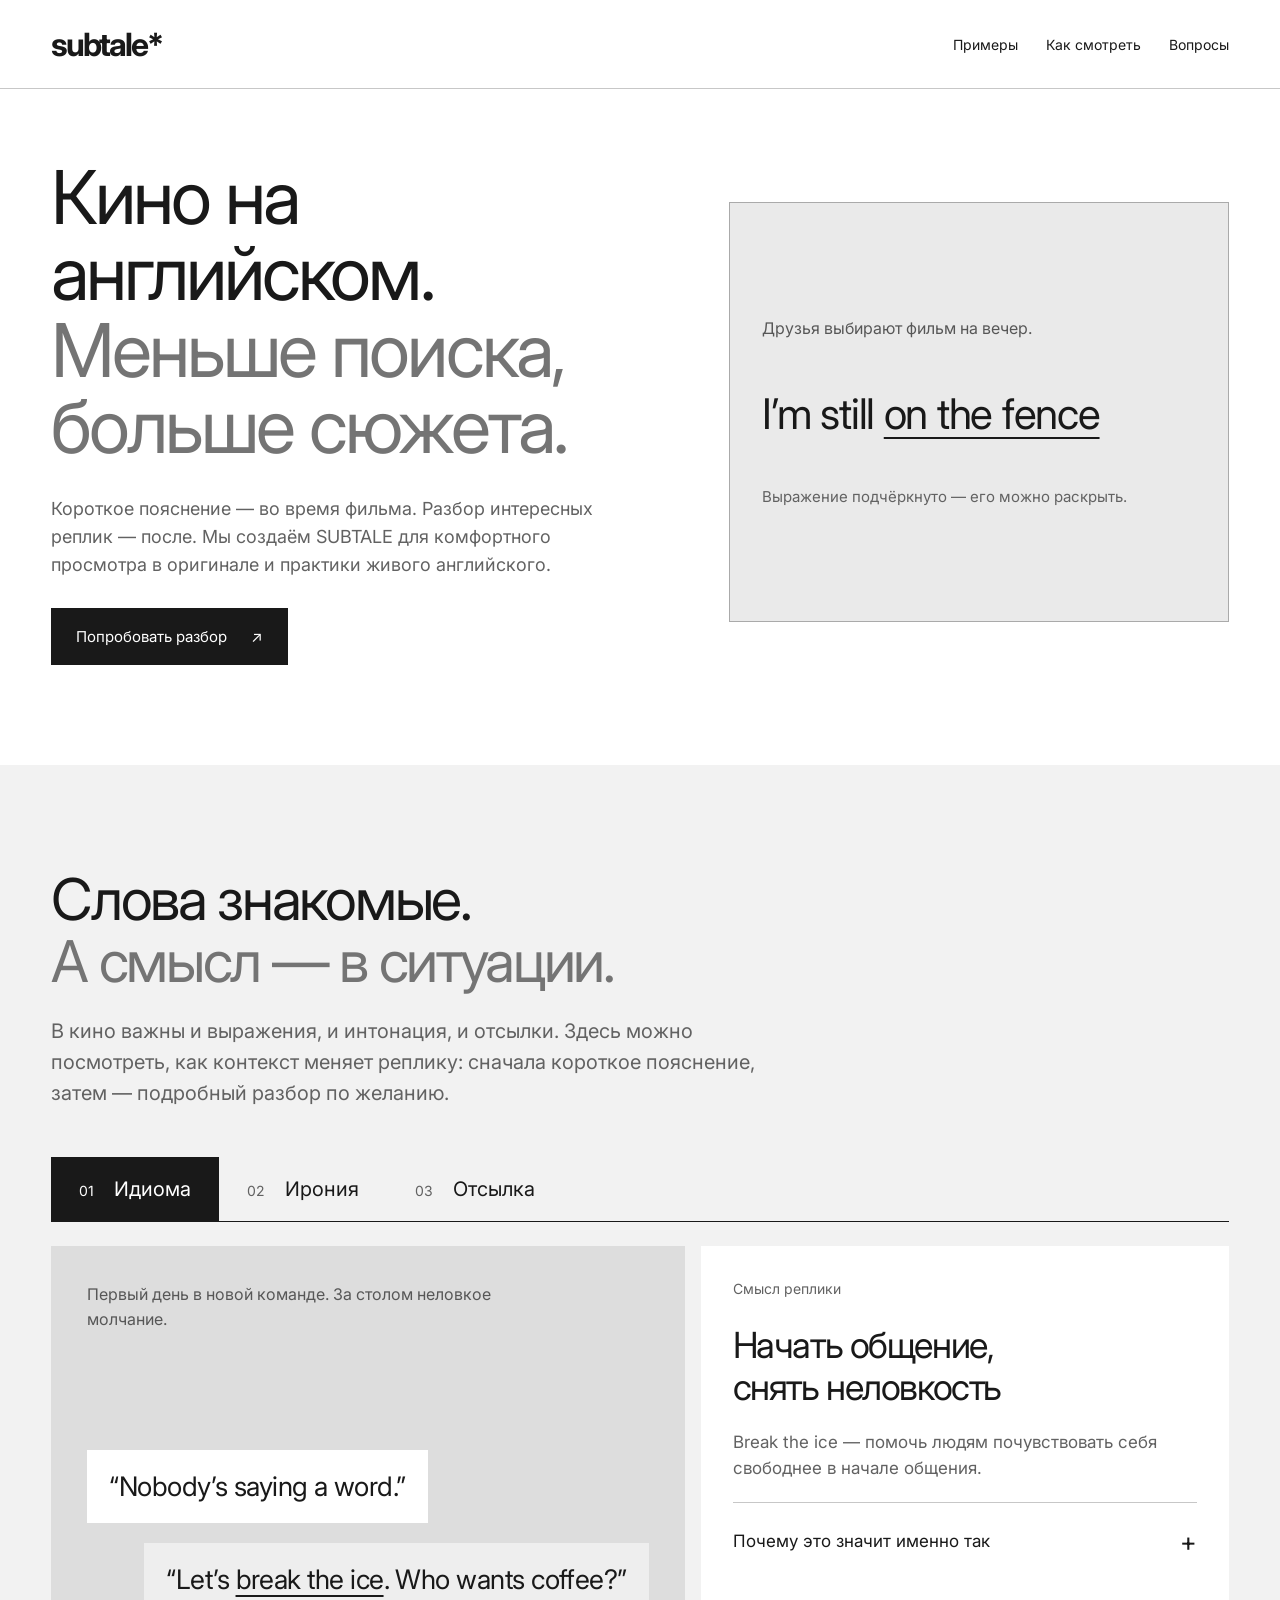
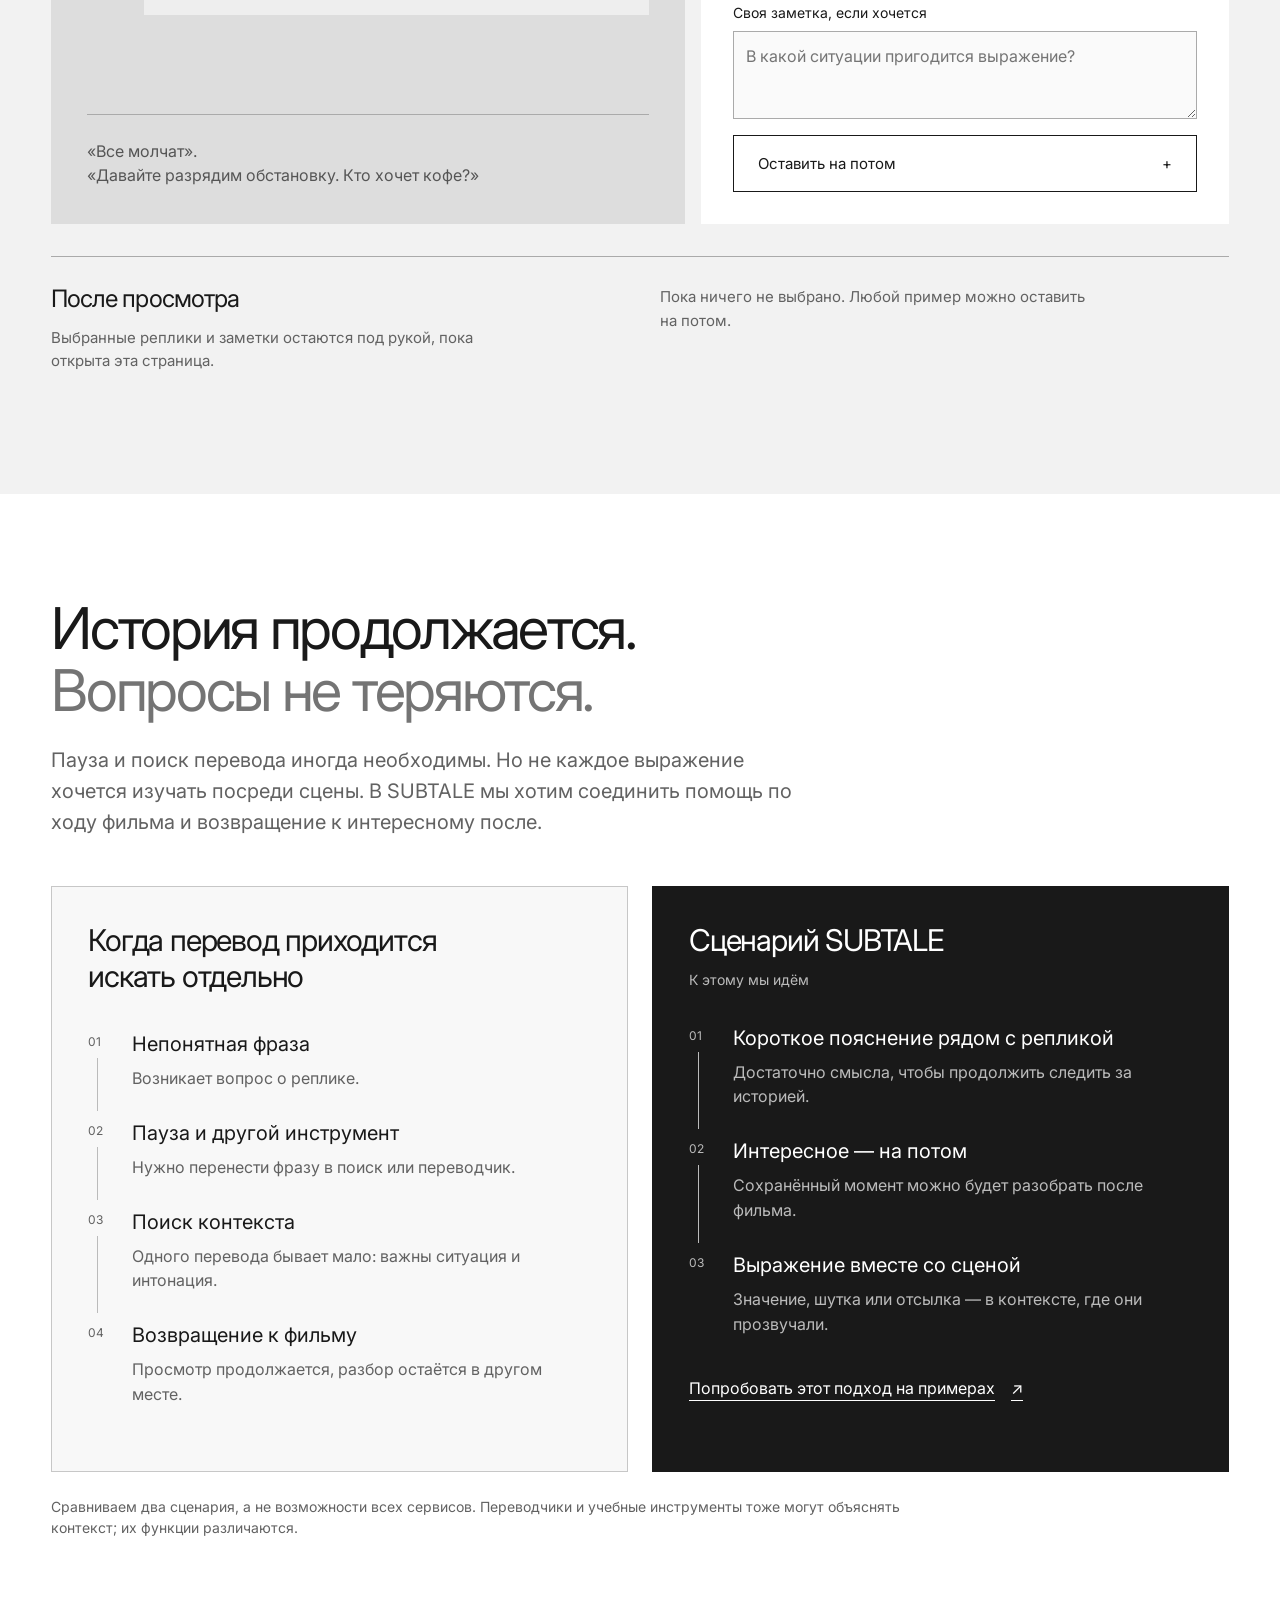
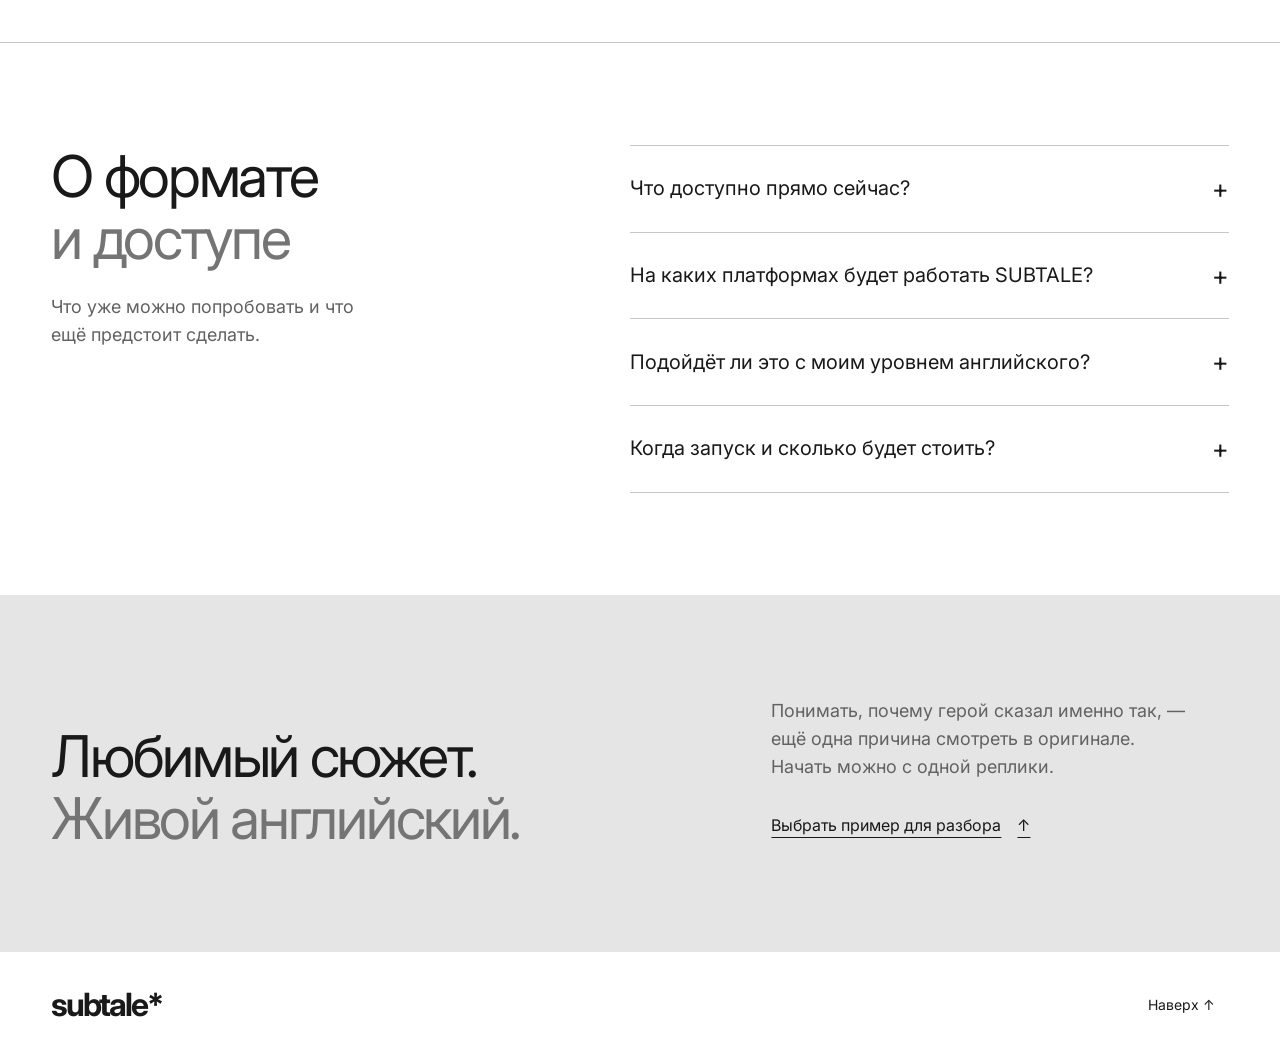
==== commit d881e743: "Rebuild SUBTALE landing around interactive language examples and viewing workflows" ====
--- a/wireframe/index.html
+++ b/wireframe/index.html
@@ -1,75 +1,128 @@
 <!doctype html>
 <html lang="ru">
 <head>
-<meta charset="utf-8"><meta name="viewport" content="width=device-width, initial-scale=1">
-<meta name="description" content="Мы создаём SUBTALE для просмотра кино на английском и практики языка. На странице доступен пример разбора реплики с объяснением игры слов.">
+<meta charset="utf-8">
+<meta name="viewport" content="width=device-width, initial-scale=1">
+<meta name="description" content="SUBTALE: кино на английском с пояснениями к репликам и разбором после просмотра. Попробуйте подход на трёх интерактивных примерах.">
 <link rel="icon" href="data:,">
 <link rel="preload" href="./fonts/Inter-variable.ttf" as="font" type="font/ttf" crossorigin>
-<title>SUBTALE — кино в оригинале, английский в контексте</title><link rel="stylesheet" href="./wireframe.css">
+<link rel="stylesheet" href="./wireframe.css">
+<script src="./wireframe.js" defer></script>
+<title>SUBTALE — меньше поиска, больше кино на английском</title>
 </head>
 <body>
 <a class="skip-link" href="#main">Перейти к содержанию</a>
-<header class="container header" id="top"><a class="logo" href="#top">subtale*</a><nav aria-label="Навигация"><a href="#problem">Зачем SUBTALE</a><a href="#how">Как работает</a><a href="#compare">Сравнение</a></nav><a class="button dark" href="#scene">Посмотреть пример ↗</a></header>
-<main id="main">
-<section class="section container hero" aria-labelledby="hero-title">
+<header class="header" id="top">
+ <div class="container header-inner">
+  <a class="logo" href="#top" aria-label="SUBTALE — наверх">subtale*</a>
+  <nav aria-label="Навигация"><a href="#demo">Примеры</a><a href="#how">Как смотреть</a><a href="#faq">Вопросы</a></nav>
+  <a class="button dark header-cta" href="#demo" hidden>Открыть разбор <span aria-hidden="true">↗</span></a>
+ </div>
+</header>
+<main id="main" tabindex="-1">
+<section class="container hero" aria-labelledby="hero-title">
+ <div class="hero-copy">
+  <h1 id="hero-title">Кино на английском.<br><span class="muted">Меньше поиска,<br>больше сюжета.</span></h1>
+  <p class="lead">Короткое пояснение — во время фильма. Разбор интересных реплик — после. Мы создаём SUBTALE для комфортного просмотра в оригинале и практики живого английского.</p>
+  <a class="button dark hero-cta" href="#demo">Попробовать разбор <span aria-hidden="true">↗</span></a>
+ </div>
+ <div class="hero-example">
+  <p class="scene-context">Друзья выбирают фильм на вечер.</p>
+  <details class="hero-phrase">
+   <summary id="phrase-toggle" lang="en">I’m still <mark>on the fence</mark></summary>
+   <div class="quick-help" id="phrase-help"><p>«Я пока не определился».</p><span>Здесь речь о выборе, а не о заборе.</span></div>
+  </details>
+  <p class="phrase-instruction">Выражение подчёркнуто — его можно раскрыть.</p>
+ </div>
+</section>
 
-<div class="hero-grid">
- <div><p class="eyebrow">ФИЛЬМЫ, СЕРИАЛЫ И ЖИВОЙ ЯЗЫК</p><h1 id="hero-title">Кино в оригинале. <span class="muted">Английский в контексте</span></h1><p class="lead">Мы создаём SUBTALE, чтобы смотреть кино на английском было проще и интереснее: с пояснениями к непонятным репликам во время просмотра и разбором сохранённых моментов после.</p><div class="actions"><a class="button dark" href="#scene">Посмотреть пример ↗</a><small>Для тех, кто хочет смотреть кино и развивать язык</small></div></div>
- <div class="player hero-mock"><div class="mock-head">● &nbsp; ФРАГМЕНТ ФИЛЬМА <span>01:24:16</span></div><div class="screen"><span class="play" aria-hidden="true">▶</span><span class="subtitle">“Surely you can't be serious.”</span></div><div class="mock-foot"><small>ИГРА СЛОВ</small><h3>Surely или Shirley?<br>Шутка начинается со звука</h3></div></div>
-</div>
+<section class="section demo-section" id="demo" aria-labelledby="demo-title">
+ <div class="container">
+  <div class="section-intro">
+   <h2 id="demo-title">Слова знакомые.<br><span class="muted">А смысл — в ситуации.</span></h2>
+   <p>В кино важны и выражения, и интонация, и отсылки. Здесь можно посмотреть, как контекст меняет реплику: сначала короткое пояснение, затем — подробный разбор по желанию.</p>
+  </div>
+  <div class="example-tabs" role="tablist" aria-label="Примеры разбора" hidden>
+   <button type="button" role="tab" id="tab-idiom" aria-controls="panel-idiom" aria-selected="true" tabindex="0">01 <span>Идиома</span></button>
+   <button type="button" role="tab" id="tab-irony" aria-controls="panel-irony" aria-selected="false" tabindex="-1">02 <span>Ирония</span></button>
+   <button type="button" role="tab" id="tab-reference" aria-controls="panel-reference" aria-selected="false" tabindex="-1">03 <span>Отсылка</span></button>
+  </div>
+  <div class="example-panel" id="panel-idiom" data-example="idiom">
+   <div class="dialogue-stage">
+    <p class="scene-context">Первый день в новой команде. За столом неловкое молчание.</p>
+    <div class="dialogue"><p lang="en">“Nobody’s saying a word.”</p><p lang="en">“Let’s <mark>break the ice</mark>. Who wants coffee?”</p></div>
+    <p class="dialogue-translation">«Все молчат».<br>«Давайте разрядим обстановку. Кто хочет кофе?»</p>
+   </div>
+   <div class="meaning-card">
+    <p class="card-label">Смысл реплики</p><h3>Начать общение,<br>снять неловкость</h3>
+    <p>Break the ice — помочь людям почувствовать себя свободнее в начале общения.</p>
+    <details class="explanation"><summary>Почему это значит именно так <span aria-hidden="true">+</span></summary><div><p>Лёд здесь — образ скованности между незнакомыми людьми. Предложение кофе даёт простой повод заговорить.</p><p><b>На что обратить внимание:</b> выражение относится к началу общения. Оно не означает решить любую трудную проблему.</p></div></details>
+    <label class="note-label" for="note-idiom">Своя заметка, если хочется</label><textarea id="note-idiom" rows="2" placeholder="В какой ситуации пригодится выражение?"></textarea>
+    <button class="button save-button" type="button" data-save="idiom" aria-pressed="false" hidden>Оставить на потом <span aria-hidden="true">+</span></button>
+   </div>
+  </div>
+  <div class="example-panel" id="panel-irony" data-example="irony">
+   <div class="dialogue-stage">
+    <p class="scene-context">Лифт только что закрылся. Друзья с тяжёлыми сумками остались снаружи.</p>
+    <div class="dialogue"><p lang="en">“There goes the lift.”</p><p lang="en">“<mark>Great timing.</mark> Now we get to carry these upstairs.”</p></div>
+    <p class="dialogue-translation">«Лифт ушёл».<br>«Как вовремя. Теперь понесём всё по лестнице».</p>
+   </div>
+   <div class="meaning-card">
+    <p class="card-label">Смысл реплики</p><h3>«Вовремя» —<br>с иронией</h3>
+    <p>Буквально great timing — «отличный выбор момента». Здесь герой недоволен: они опоздали к лифту.</p>
+    <details class="explanation"><summary>Откуда возникает ирония <span aria-hidden="true">+</span></summary><div><p>Положительная оценка не совпадает с ситуацией: тяжёлые сумки придётся нести самим. Это противоречие и делает реплику ироничной.</p><p><b>Те же слова, другой смысл:</b> если друг успел придержать лифт, great timing могло бы прозвучать как искренняя благодарность.</p></div></details>
+    <label class="note-label" for="note-irony">Своя заметка, если хочется</label><textarea id="note-irony" rows="2" placeholder="Что в ситуации меняет смысл слов?"></textarea>
+    <button class="button save-button" type="button" data-save="irony" aria-pressed="false" hidden>Оставить на потом <span aria-hidden="true">+</span></button>
+   </div>
+  </div>
+  <div class="example-panel" id="panel-reference" data-example="reference">
+   <div class="dialogue-stage">
+    <p class="scene-context">В офисе пропал торт. Сэм замечает крошки на столе коллеги.</p>
+    <div class="dialogue"><p lang="en">“The crumbs lead straight to Tom’s desk.”</p><p lang="en">“All right, <mark>Sherlock</mark>. Mystery solved.”</p></div>
+    <p class="dialogue-translation">«Крошки ведут прямо к столу Тома».<br>«Ладно, Шерлок. Загадка раскрыта».</p>
+   </div>
+   <div class="meaning-card">
+    <p class="card-label">Смысл реплики</p><h3>Имя стало<br>сравнением</h3>
+    <p>Сэма называют Шерлоком, сравнивая с детективом Шерлоком Холмсом. Это не настоящее имя героя.</p>
+    <details class="explanation"><summary>Что добавляет отсылка <span aria-hidden="true">+</span></summary><div><p>Шерлок Холмс известен умением раскрывать загадки по деталям. В этом диалоге его имя превращает обычное наблюдение в маленькое «расследование».</p><p><b>Возможный оттенок:</b> находка довольно очевидна, поэтому сравнение можно прочитать как дружескую подколку. Окончательный тон зависел бы от подачи актёров.</p></div></details>
+    <label class="note-label" for="note-reference">Своя заметка, если хочется</label><textarea id="note-reference" rows="2" placeholder="Какую связь создаёт эта отсылка?"></textarea>
+    <button class="button save-button" type="button" data-save="reference" aria-pressed="false" hidden>Оставить на потом <span aria-hidden="true">+</span></button>
+   </div>
+  </div>
+  <div class="saved-moments" hidden>
+   <div><h3>После просмотра</h3><p>Выбранные реплики и заметки остаются под рукой, пока открыта эта страница.</p></div>
+   <div class="saved-content"><p id="saved-empty">Пока ничего не выбрано. Любой пример можно оставить на потом.</p><ul id="saved-list" aria-label="Выбранные реплики"></ul><p id="save-status" class="visually-hidden" role="status" aria-live="polite"></p></div>
+  </div>
+ </div>
 </section>
-<section class="section tint" id="problem" aria-labelledby="problem-title"><div class="container">
 
-<div class="intro"><h2 id="problem-title">У живой речи <span class="muted">есть контекст</span></h2><p>Значение реплики зависит от ситуации: как звучит фраза, кому она адресована и на что намекает герой. Это делает кино интересным материалом для изучения языка.</p></div>
-<div class="cards three">
-<article class="card"><small>КАЛАМБУР</small><div class="ghost">“...” ↗</div><h3>Шутка на созвучии</h3><p>Иногда одно слово звучит как другое. Герой обыгрывает это сходство — как в диалоге с Surely и Shirley ниже.</p></article>
-<article class="card"><small>ИРОНИЯ</small><div class="ghost">“...” ↗</div><h3>Смысл в интонации</h3><p>Одна и та же фраза может звучать как похвала или насмешка. Интонация и происходящее в кадре помогают различить их.</p></article>
-<article class="card"><small>КУЛЬТУРНАЯ ОТСЫЛКА</small><div class="ghost">“...” ↗</div><h3>История за репликой</h3><p>Упоминание события, мема или другого фильма добавляет реплике смысл. Для понимания этой связи нужен культурный контекст.</p></article>
-</div>
-</div></section>
-<section class="section container" id="solution" aria-labelledby="solution-title">
-<div class="intro"><h2 id="solution-title">От реплики <span class="muted">к её объяснению</span></h2><div><p>Разбор связывает выражение с происходящим в кадре: что сказано, что имеется в виду и откуда возникает шутка. Ниже можно посмотреть такой пример.</p><small>СЛОВА, ЗВУЧАНИЕ И КОНТЕКСТ</small></div></div>
-<div class="solution">
-<div class="player"><div class="screen"><span class="play" aria-hidden="true">▶</span><span class="subtitle">“And don't call me Shirley.”</span></div><div class="controls">▶ &nbsp; 00:42 / 01:16 <span>━━━━━━━━━━━━━━</span> ⛶</div></div>
-<div class="side"><div class="space-between"><small>РАЗБОР СЦЕНЫ</small><small>ИГРА СЛОВ</small></div><h3>Как Surely превратилось в Shirley?</h3><p>“Surely you can’t be serious.”</p><p>“I am serious. And don’t call me Shirley.”</p><p>Surely звучит похоже на имя Shirley</p><p>Герой отвечает так, будто его назвали по имени</p></div>
-</div></section>
-<section class="section inverse" id="modes" aria-labelledby="modes-title"><div class="container">
-<div class="intro"><h2 id="modes-title">Помощь сейчас. <span class="muted">Разбор — когда удобно</span></h2><p>В основе SUBTALE — два сценария: понять выражение, которое мешает следить за историей, или вернуться к интересной реплике после серии.</p></div>
-<div class="cards two">
-<article class="mode"><div class="space-between"><small>ВО ВРЕМЯ ПРОСМОТРА</small><small>СЛЕДИТЬ ЗА СЮЖЕТОМ</small></div><h3>Когда нужен смысл фразы</h3><p>Для непонятных выражений мы планируем короткие пояснения по ходу просмотра. Они нужны, чтобы разобраться в реплике и вернуться к истории.</p><div class="mini-ui"><small>НЕЗНАКОМОЕ ВЫРАЖЕНИЕ</small><span class="mini-button">Значение в этой сцене</span></div></article>
-<article class="mode"><div class="space-between"><small>ПОСЛЕ ПРОСМОТРА</small><small>УГЛУБИТЬСЯ В ЯЗЫК</small></div><h3>Когда хочется разобраться глубже</h3><p>Сохранение моментов и подробные разборы тоже входят в наш замысел: после фильма можно будет вернуться к шутке, идиоме или культурной отсылке.</p><div class="mini-ui list-ui"><small>ТЕМЫ ДЛЯ РАЗБОРА</small><span>01 &nbsp; Каламбур ↗</span><span>02 &nbsp; Ирония ↗</span><span>03 &nbsp; Культурная отсылка ↗</span></div></article>
-</div></div></section>
-<section class="section container" id="how" aria-labelledby="how-title">
-<div class="intro"><h2 id="how-title">От просмотра <span class="muted">к языковой практике</span></h2><p>Не каждую реплику хочется изучать подробно. Мы проектируем путь, в котором помощь во время фильма и разбор после него дополняют друг друга.</p></div>
-<div class="cards four">
-<article class="step"><small>01</small><div class="step-art">▶</div><h3>Просмотр</h3><p>Фильм или серия на английском — с вниманием к истории и речи героев.</p></article>
-<article class="step"><small>02</small><div class="step-art">▤</div><h3>Пояснение</h3><p>Короткая помощь с выражением, когда его смысл нужен прямо сейчас.</p></article>
-<article class="step"><small>03</small><div class="step-art">?</div><h3>Сохранение</h3><p>Интересная реплика остаётся для подробного разбора в удобное время.</p></article>
-<article class="step"><small>04</small><div class="step-art">↗</div><h3>Разбор</h3><p>Значение выражения и его связь со сценой. Собственную версию можно добавить по желанию.</p></article>
-</div></section>
-<section class="section mid" id="scene" aria-labelledby="scene-title"><div class="container">
-<div class="intro"><h2 id="scene-title">Одно созвучие — <span class="muted">целая шутка</span></h2><p>В этом диалоге герой слышит имя там, где его не произносили. Можно сразу открыть объяснение или сначала записать свою версию.</p></div>
-<div class="scene"><div class="player scene-picture"><div class="screen"><span class="play" aria-hidden="true">▶</span><small>ФРАГМЕНТ СЦЕНЫ</small></div><div class="subtitle-static">“Surely you can't be serious.”</div></div><div class="scene-card"><small>ПРИМЕР РАЗБОРА</small><h3>Откуда здесь Shirley?</h3><p>На “Surely you can’t be serious” герой отвечает: “I am serious. And don’t call me Shirley” — «Я серьёзно. И не называй меня Ширли».</p><label class="scene-response" for="scene-answer">Своя версия, если хочется<textarea id="scene-answer" rows="2" placeholder="На чём построена игра слов?"></textarea></label><details><summary>Узнать, в чём шутка <span aria-hidden="true">+</span></summary><p>Фразу <b>“Surely you can’t be serious”</b> здесь можно передать как «Не может быть, что ты серьёзно». <b>Surely</b> звучит похоже на имя <b>Shirley</b>. Ответ обыгрывает это созвучие: герой реагирует так, будто собеседник назвал его Ширли. Так звучание слова становится частью смысла диалога.</p></details></div></div>
-</div></section>
-<section class="section container" id="compare" aria-labelledby="compare-title">
-<div class="intro"><h2 id="compare-title">Разные способы <span class="muted">работать с репликой</span></h2><p>Перевод, упражнения и разбор сцены решают близкие задачи. В SUBTALE мы делаем акцент на связи выражения с сюжетом, звучанием и культурным контекстом.</p></div>
-<div class="table-wrap"><table role="table"><caption class="visually-hidden">Сравнение сценариев работы с репликой</caption><thead role="rowgroup"><tr role="row"><th role="columnheader" scope="col">Задача</th><th role="columnheader" scope="col">Переводчик</th><th role="columnheader" scope="col">Учебный сервис</th><th role="columnheader" scope="col">SUBTALE <small>В разработке</small></th></tr></thead><tbody role="rowgroup">
-<tr role="row"><th role="rowheader" scope="row">Понять выражение</th><td role="cell" data-label="Переводчик">Получить перевод фразы.</td><td role="cell" data-label="Учебный сервис">Посмотреть значение и учебные примеры.</td><td role="cell" data-label="SUBTALE">Получить пояснение к реплике из сцены.</td></tr>
-<tr role="row"><th role="rowheader" scope="row">Разобраться в шутке</th><td role="cell" data-label="Переводчик">Добавить контекст и запросить объяснение, если инструмент это поддерживает.</td><td role="cell" data-label="Учебный сервис">Обратиться к разбору, если он есть в материале.</td><td role="cell" data-label="SUBTALE">Связать слова, звучание и ситуацию в кадре.</td></tr>
-<tr role="row"><th role="rowheader" scope="row">Вернуться к реплике</th><td role="cell" data-label="Переводчик">Использовать историю или сохранить перевод отдельно.</td><td role="cell" data-label="Учебный сервис">Открыть сохранённый материал, если это предусмотрено.</td><td role="cell" data-label="SUBTALE">Открыть сохранённый момент после просмотра.</td></tr>
-<tr role="row"><th role="rowheader" scope="row">Поработать с языком</th><td role="cell" data-label="Переводчик">Сравнить оригинал и перевод.</td><td role="cell" data-label="Учебный сервис">Выполнить доступные упражнения.</td><td role="cell" data-label="SUBTALE">Разобрать, как выражение используется в конкретном диалоге.</td></tr>
-</tbody></table></div><p class="footnote">Это примеры сценариев, а не рейтинг сервисов. Возможности зависят от инструмента и могут пересекаться. В колонке SUBTALE описан планируемый сценарий; на странице доступен пример разбора.</p>
+<section class="section journey-section" id="how" aria-labelledby="how-title">
+ <div class="container">
+  <div class="section-intro"><h2 id="how-title">История продолжается.<br><span class="muted">Вопросы не теряются.</span></h2><p>Пауза и поиск перевода иногда необходимы. Но не каждое выражение хочется изучать посреди сцены. В SUBTALE мы хотим соединить помощь по ходу фильма и возвращение к интересному после.</p></div>
+  <div class="journeys">
+   <article class="journey ordinary"><h3>Когда перевод приходится искать отдельно</h3><ol><li><span>Непонятная фраза</span><p>Возникает вопрос о реплике.</p></li><li><span>Пауза и другой инструмент</span><p>Нужно перенести фразу в поиск или переводчик.</p></li><li><span>Поиск контекста</span><p>Одного перевода бывает мало: важны ситуация и интонация.</p></li><li><span>Возвращение к фильму</span><p>Просмотр продолжается, разбор остаётся в другом месте.</p></li></ol></article>
+   <article class="journey subtale"><div class="journey-heading"><h3>Сценарий SUBTALE</h3><span>К этому мы идём</span></div><ol><li><span>Короткое пояснение рядом с репликой</span><p>Достаточно смысла, чтобы продолжить следить за историей.</p></li><li><span>Интересное — на потом</span><p>Сохранённый момент можно будет разобрать после фильма.</p></li><li><span>Выражение вместе со сценой</span><p>Значение, шутка или отсылка — в контексте, где они прозвучали.</p></li></ol><a class="text-link" href="#demo">Попробовать этот подход на примерах <span aria-hidden="true">↗</span></a></article>
+  </div>
+  <p class="comparison-note">Сравниваем два сценария, а не возможности всех сервисов. Переводчики и учебные инструменты тоже могут объяснять контекст; их функции различаются.</p>
+ </div>
 </section>
-<section class="section tint" id="faq" aria-labelledby="faq-title"><div class="container">
-<div class="faq"><div><h2 id="faq-title">Перед просмотром <span class="muted">есть вопросы?</span></h2><p>Что доступно сейчас, кому подойдёт такой формат и чего ждать от SUBTALE.</p></div><div class="faq-list">
-<details><summary>Что можно попробовать сейчас? <span aria-hidden="true">+</span></summary><p>На этой странице можно записать свою версию шутки и открыть объяснение. Полноценный просмотр, подсказки по ходу фильма и сохранение моментов пока в разработке. Поле для своей версии не проверяет ответ и не сохраняет его после перезагрузки.</p></details>
-<details><summary>Где можно будет смотреть фильмы? <span aria-hidden="true">+</span></summary><p>Формат просмотра и список доступных видеосервисов ещё определяются. Поддержку конкретных платформ и устройств пока не обещаем.</p></details>
-<details><summary>Подойдёт ли формат начинающим? <span aria-hidden="true">+</span></summary><p>Мы ориентируемся на тех, кто хочет смотреть кино на английском и разбираться в живой речи. Необходимый уровень языка ещё предстоит проверить. Пример на странице поможет оценить, интересен ли такой способ разбора.</p></details>
-<details><summary>Заменит ли SUBTALE курс английского? <span aria-hidden="true">+</span></summary><p>SUBTALE задуман как практика языка через кино: выражения, юмор и контекст. Систематическое изучение грамматики и разговорная практика остаются отдельными задачами.</p></details>
-<details><summary>Когда будет доступен сервис и сколько он будет стоить? <span aria-hidden="true">+</span></summary><p>Дата запуска и стоимость пока не определены. Сейчас можно познакомиться с подходом на примере разбора одной реплики.</p></details>
-</div></div></div></section>
-<section class="section inverse" id="action" aria-labelledby="action-title"><div class="container">
-<div class="cta"><h2 id="action-title">История увлекает. <span class="muted">Язык становится ближе</span></h2><div><p>Знакомство с SUBTALE начинается с одной реплики: оригинал, собственная версия по желанию и объяснение игры слов.</p><a class="button light" href="#scene">Посмотреть пример ↗</a><small>Пример доступен прямо на странице</small></div></div></div></section>
+
+<section class="section faq-section" id="faq" aria-labelledby="faq-title">
+ <div class="container faq-grid">
+  <div><h2 id="faq-title">О формате<br><span class="muted">и доступе</span></h2><p>Что уже можно попробовать и что ещё предстоит сделать.</p></div>
+  <div class="faq-list">
+   <details><summary>Что доступно прямо сейчас? <span aria-hidden="true">+</span></summary><p>Три разбора на этой странице: можно переключаться между диалогами, раскрывать объяснения, оставлять заметки и собирать реплики на потом. Выбор и заметки сохраняются только до перезагрузки страницы. Сам сервис для просмотра кино ещё создаётся.</p></details>
+   <details><summary>На каких платформах будет работать SUBTALE? <span aria-hidden="true">+</span></summary><p>Формат воспроизведения и совместимость со сторонними видеосервисами ещё не определены. Поддержку конкретных платформ и устройств пока не обещаем.</p></details>
+   <details><summary>Подойдёт ли это с моим уровнем английского? <span aria-hidden="true">+</span></summary><p>Попробуйте диалоги выше: у каждого есть перевод и объяснение. Они помогут оценить сам подход. Минимальный уровень для полноценного просмотра ещё предстоит проверить; SUBTALE не заменяет систематическое обучение и разговорную практику.</p></details>
+   <details><summary>Когда запуск и сколько будет стоить? <span aria-hidden="true">+</span></summary><p>Дата запуска и стоимость пока не определены. Сейчас открыт интерактивный разбор на этой странице — без регистрации.</p></details>
+  </div>
+ </div>
+</section>
+
+<section class="section final-section" id="action" aria-labelledby="action-title">
+ <div class="container final-grid"><h2 id="action-title">Любимый сюжет.<br><span class="muted">Живой английский.</span></h2><div><p>Понимать, почему герой сказал именно так, — ещё одна причина смотреть в оригинале. Начать можно с одной реплики.</p><a class="text-link" href="#demo" id="another-example">Выбрать пример для разбора <span aria-hidden="true">↑</span></a></div></div>
+</section>
 </main>
-<footer class="container footer"><b class="logo">subtale*</b><span>КИНО В ОРИГИНАЛЕ. ЯЗЫК В КОНТЕКСТЕ.</span><a href="#top">Наверх ↑</a></footer>
-</body></html>+<footer class="container footer"><a class="logo" href="#top" aria-label="SUBTALE — наверх">subtale*</a><a href="#top">Наверх ↑</a></footer>
+</body>
+</html>
--- a/wireframe/wireframe.css
+++ b/wireframe/wireframe.css
@@ -1,4 +1,3 @@
-/* SD-M type scale + Ed School composition references. */
 @font-face {
   font-family: Inter;
   src: url('./fonts/Inter-variable.ttf') format('truetype');
@@ -8,219 +7,818 @@
 }
 :root {
   --ink: #191919;
-  --mid: #666;
-  --light: #eaeaea;
-  --gray: #d9d9d9;
-  --line: #ccc;
-  --gutter: clamp(20px, 4vw, 64px);
+  --mid: #626262;
+  --muted: #747474;
+  --paper: #f2f2f2;
+  --line: #c7c7c7;
+  --gutter: clamp(20px,4vw,64px);
   --max: 1312px;
-  --pad: clamp(80px, 8vw, 120px);
-}
-* { box-sizing: border-box; }
-html { scroll-behavior: smooth; }
+}
+* {
+  box-sizing: border-box;
+}
+html {
+  scroll-behavior: smooth;
+  scroll-padding-top: 105px;
+}
 body {
   margin: 0;
   background: #fff;
   color: var(--ink);
-  font-family: Inter, -apple-system, BlinkMacSystemFont, 'Segoe UI', sans-serif;
+  font-family: Inter,-apple-system,BlinkMacSystemFont,'Segoe UI',sans-serif;
   -webkit-font-smoothing: antialiased;
 }
-a { color: inherit; text-decoration: none; }
-:where(a, summary, textarea):focus-visible { outline: 3px solid currentColor; outline-offset: 5px; }
-.container { width: min(calc(100% - 2 * var(--gutter)), var(--max)); margin-inline: auto; }
-section, #top, #main { scroll-margin-top: 24px; }
-p { font-size: 18px; line-height: 1.55; margin: 0 0 16px; }
-h1, h2, h3 { font-weight: 400; margin: 0; letter-spacing: -.035em; }
-h1, h2 { text-wrap: balance; }
-h1 { font-size: clamp(56px, 6.25vw, 90px); line-height: 1.02; }
-h2 { font-size: clamp(42px, 4.6vw, 66px); line-height: 1.06; }
-h3 { font-size: 26px; line-height: 1.2; letter-spacing: -.025em; }
-small { font-size: 12px; color: var(--mid); letter-spacing: .025em; line-height: 1.5; }
-.muted { color: #737373; }
-.inverse .muted { color: #aaa; }
-.visually-hidden, .skip-link:not(:focus) {
-  position: absolute; width: 1px; height: 1px; padding: 0; margin: -1px;
-  overflow: hidden; clip-path: inset(50%); white-space: nowrap;
-}
-.skip-link:focus { position: fixed; inset: 16px auto auto 20px; z-index: 10; background: #fff; padding: 16px; }
-
-/* Review chrome stays quieter than the landing content. */
-.draftbar { display: flex; justify-content: space-between; gap: 16px; padding: 10px var(--gutter); background: var(--light); font-size: 11px; letter-spacing: .06em; }
-.header { min-height: 96px; display: flex; justify-content: space-between; align-items: center; border-bottom: 1px solid var(--line); gap: 24px; }
-.header nav { display: flex; gap: 28px; font-size: 14px; }
-.header nav a, .footer a { padding-block: 12px; }
-.header nav a:hover, .footer a:hover { text-decoration: underline; text-underline-offset: 5px; }
-.logo { font-size: 32px; font-weight: 700; letter-spacing: -.07em; }
-.button { display: inline-flex; align-items: center; justify-content: center; gap: 20px; min-height: 62px; max-width: 100%; padding: 16px 24px; font-size: 15px; line-height: 1.4; font-weight: 500; border: 1px solid var(--ink); }
-.header .button { min-height: 48px; font-size: 13px; padding: 12px 18px; }
-.button:hover { background: #4a4a4a; color: #fff; border-color: #4a4a4a; }
-.button:focus-visible { outline-color: var(--ink); }
-.inverse .button:focus-visible { outline-color: #fff; }
-.dark { background: var(--ink); color: #fff; }
-.light { background: #fff; color: var(--ink); }
-.section { padding-block: var(--pad); }
-.tint { background: #f4f4f4; }
-.mid { background: var(--light); }
-.inverse { background: var(--ink); color: #fff; }
-.meta { display: flex; justify-content: space-between; gap: 12px 24px; color: var(--mid); border-bottom: 1px solid var(--line); padding-bottom: 20px; margin-bottom: 40px; font-size: 12px; line-height: 1.5; letter-spacing: .04em; }
-.inverse .meta { color: #bbb; border-color: #555; }
-.intro { display: grid; grid-template-columns: minmax(0, 1.6fr) minmax(0, .85fr); gap: 64px; align-items: end; margin-bottom: 48px; }
-.intro > p, .intro > div > p { margin: 0; max-width: 430px; color: var(--mid); }
-.intro > div > small { display: block; margin-top: 20px; }
-.inverse .intro > p { color: #bbb; }
-.eyebrow { color: var(--mid); font-size: 12px; letter-spacing: .06em; margin-bottom: 24px; }
-.note { border-top: 1px dashed var(--line); padding-top: 16px; margin: 32px 0 0; color: var(--mid); font-size: 12px; line-height: 1.5; }
-.inverse .note { border-color: #555; color: #aaa; }
-
-/* Hero: large type and an editable media placeholder. */
-.hero { padding-top: 36px; }
-.hero-grid { display: grid; grid-template-columns: minmax(0, 1.2fr) minmax(0, .9fr); gap: 64px; align-items: center; }
-.lead { font-size: 18px; color: var(--mid); max-width: 590px; margin-top: 28px; }
-.actions { display: flex; align-items: center; flex-wrap: wrap; gap: 18px; margin-top: 32px; }
-.player { position: relative; display: flex; flex-direction: column; background: var(--gray); color: var(--ink); }
-.hero-mock { min-height: 528px; border: 1px solid #bcbcbc; }
-.mock-head { min-height: 48px; display: flex; align-items: center; justify-content: space-between; gap: 12px; padding: 12px 20px; border-bottom: 1px solid #bcbcbc; font-size: 11px; }
-.screen { background: var(--gray); flex: 1; display: flex; flex-direction: column; align-items: center; justify-content: center; gap: 48px; padding: 28px 20px; min-height: 260px; }
-.play { border: 1px solid #777; width: 58px; height: 58px; border-radius: 50%; display: grid; place-items: center; color: #555; font-size: 18px; flex-shrink: 0; }
-.subtitle { padding: 10px 14px; background: #fff; font-size: 15px; text-align: center; line-height: 1.5; }
-.mock-foot { background: var(--light); padding: 24px 24px 38px; border-top: 1px solid #bcbcbc; }
-.mock-foot h3 { font-size: 26px; margin-top: 12px; }
-.placeholder { position: absolute; bottom: 10px; left: 24px; color: var(--mid); font-size: 10px; }
-
-/* Shared grids align cards with section headings. */
-.cards { display: grid; gap: 16px; }
-.three { grid-template-columns: repeat(3, minmax(0, 1fr)); }
-.two { grid-template-columns: repeat(2, minmax(0, 1fr)); }
-.four { grid-template-columns: repeat(4, minmax(0, 1fr)); }
-.card { display: flex; flex-direction: column; background: #fff; padding: 28px; }
-.card h3 { margin-bottom: 24px; }
-.card p { margin: auto 0 0; color: var(--mid); font-size: 16px; }
-.ghost { display: flex; align-items: center; justify-content: center; min-height: 120px; background: var(--light); font-size: 40px; color: #888; margin: 24px 0 28px; }
-.solution { display: grid; grid-template-columns: minmax(0, 1.5fr) minmax(0, .85fr); gap: 16px; }
-.solution .player { min-height: 490px; }
-.controls { min-height: 64px; display: flex; align-items: center; justify-content: space-between; gap: 12px; padding: 20px; border-top: 1px solid #bcbcbc; font-size: 12px; color: #555; }
-.side { display: flex; flex-direction: column; background: var(--light); padding: 28px; }
-.side h3 { margin: 28px 0; }
-.side p { font-size: 16px; border-top: 1px solid #ccc; padding: 16px 0; margin: 0; }
-.side-bottom { margin-top: auto; padding-top: 24px; }
-.space-between { display: flex; justify-content: space-between; flex-wrap: wrap; gap: 8px 20px; align-items: center; }
-.mode { background: #262626; padding: 32px; border: 1px solid #555; display: flex; flex-direction: column; }
-.mode small { color: #bbb; }
-.mode h3 { font-size: 38px; margin: 36px 0 20px; }
-.mode > p { color: #bbb; font-size: 18px; margin-bottom: 32px; }
-.mini-ui { margin-top: auto; background: var(--light); padding: 24px; min-height: 184px; color: var(--ink); display: flex; flex-direction: column; justify-content: space-between; gap: 16px; }
-.mini-ui small { color: var(--mid); }
-.mini-button { align-self: flex-start; background: #222; color: #fff; font-size: 14px; padding: 14px 20px; }
-.list-ui { gap: 0; }
-.list-ui span { font-size: 14px; border-bottom: 1px solid #ccc; padding: 10px 0; }
-.step { background: #f4f4f4; padding: 24px; display: flex; flex-direction: column; }
-.step-art { background: var(--gray); display: grid; place-items: center; font-size: 40px; color: #737373; height: 140px; margin: 20px 0 28px; }
-.step h3 { font-size: 26px; margin-bottom: 16px; }
-.step p { font-size: 16px; color: var(--mid); margin: auto 0 0; }
-
-.scene { display: grid; grid-template-columns: minmax(0, 1.1fr) minmax(0, 1fr); gap: 16px; }
-.scene-picture { min-height: 480px; }
-.subtitle-static { padding: 24px; text-align: center; font-size: 18px; line-height: 1.5; background: #fff; border-top: 1px solid #ccc; }
-.scene-card { display: flex; flex-direction: column; background: #fff; padding: 32px; }
-.scene-card h3 { font-size: 34px; margin: 28px 0 20px; }
-.scene-card p { font-size: 16px; color: var(--mid); }
-.interpretation { font-size: 13px; color: var(--mid); margin: 12px 0 10px; }
-textarea { width: 100%; min-height: 100px; resize: vertical; border: 1px solid #aaa; border-radius: 0; padding: 14px; background: #f4f4f4; color: var(--ink); font: inherit; font-size: 16px; line-height: 1.5; }
-summary { list-style: none; }
-summary::-webkit-details-marker { display: none; }
-summary span { flex-shrink: 0; font-size: 26px; font-weight: 400; }
-details[open] summary span { transform: rotate(45deg); }
-.scene-card details { margin-top: 24px; border-top: 1px solid #bbb; }
-.scene-card summary { display: flex; align-items: center; justify-content: space-between; gap: 16px; padding: 16px 0; cursor: pointer; font-size: 16px; }
-.scene-card details p { padding-top: 8px; }
-
-/* Native table on desktop; each row becomes a comparison card on mobile. */
-.table-wrap { border: 1px solid var(--line); }
-table { border-collapse: collapse; width: 100%; table-layout: fixed; }
-td, th { padding: 24px; border-bottom: 1px solid var(--line); text-align: left; vertical-align: top; font-size: 16px; line-height: 1.5; }
-thead th { font-weight: 500; border-bottom: 1px solid #999; }
-tbody th { font-weight: 500; }
-tbody tr:last-child > * { border-bottom: 0; }
-th:last-child, td:last-child { background: var(--light); }
-thead small { display: block; margin-top: 8px; }
-.footnote { font-size: 13px; color: var(--mid); max-width: 900px; margin: 20px 0 0; }
-.faq { display: grid; grid-template-columns: minmax(0, .9fr) minmax(0, 1.1fr); gap: 80px; }
-.faq > div > p { margin-top: 24px; color: var(--mid); }
-.faq-list { border-top: 1px solid #aaa; }
-.faq-list details { border-bottom: 1px solid #aaa; }
-.faq-list summary { display: flex; align-items: center; justify-content: space-between; gap: 24px; cursor: pointer; min-height: 88px; padding-block: 20px; font-size: 20px; line-height: 1.4; }
-.faq-list details p { font-size: 16px; color: var(--mid); padding: 0 40px 8px 0; }
-.cta { display: grid; grid-template-columns: minmax(0, 1.5fr) minmax(0, .85fr); gap: 64px; }
-.cta h2 { font-size: clamp(52px, 6.25vw, 90px); }
-.cta > div { display: flex; flex-direction: column; align-items: flex-start; justify-content: end; gap: 20px; }
-.cta p { color: #bbb; margin: 0; }
-.cta small { color: #bbb; }
-.footer { padding: 28px 0; display: flex; align-items: center; justify-content: space-between; flex-wrap: wrap; gap: 16px 24px; color: var(--mid); font-size: 12px; }
-.footer .logo { color: var(--ink); }
-
-@media (max-width: 1100px) {
-  .hero-grid, .intro, .cta { gap: 36px; }
-  .hero-grid { grid-template-columns: minmax(0, 1.2fr) minmax(0, 1fr); }
-  h1 { font-size: clamp(54px, 6.25vw, 70px); }
-  .mode h3 { font-size: 32px; }
-  .faq { gap: 40px; }
-  .four { grid-template-columns: repeat(2, minmax(0, 1fr)); }
-  td, th { padding: 18px; }
-}
-@media (max-width: 760px) {
-  :root { --pad: 72px; --gutter: 20px; }
-  .header { min-height: 80px; gap: 16px; }
-  .header nav { display: none; }
-  .header .button { font-size: 12px; min-height: 44px; padding: 12px; }
-  .logo { font-size: 28px; }
-  .draftbar span:last-child { display: none; }
-  .meta { flex-wrap: wrap; margin-bottom: 28px; padding-bottom: 16px; font-size: 11px; }
-  h1 { font-size: clamp(44px, 8.8vw, 66px); }
-  h2 { font-size: clamp(36px, 7.6vw, 52px); }
-  .hero { padding-top: 28px; }
-  .hero-grid, .intro, .solution, .two, .scene, .faq, .cta { grid-template-columns: minmax(0, 1fr); gap: 32px; }
-  .intro { margin-bottom: 32px; }
-  .intro > p, .intro > div > p { max-width: 560px; }
-  .lead { margin-top: 24px; }
-  .hero-mock { min-height: 400px; }
-  .screen { min-height: 230px; gap: 36px; }
-  .three { grid-template-columns: minmax(0, 1fr); }
-  .card, .side, .mode, .scene-card { padding: 24px; }
-  .ghost { min-height: 100px; }
-  .solution .player { min-height: 300px; }
-  .mode h3 { font-size: 32px; margin-top: 28px; }
-  .scene-picture { min-height: 320px; }
-  .scene-card h3 { font-size: 30px; }
-  .faq-list summary { font-size: 18px; min-height: 80px; }
-  .cta h2 { font-size: clamp(44px, 9vw, 66px); }
-  .cta > div { gap: 24px; }
-  .note { margin-top: 28px; }
-  /* Explicit HTML roles retain semantics when display changes. */
-  table, tbody { display: block; }
-  thead { position: absolute; width: 1px; height: 1px; overflow: hidden; clip-path: inset(50%); }
-  tbody tr { display: grid; grid-template-columns: minmax(0, 1fr); border-bottom: 1px solid #aaa; }
-  tbody tr:last-child { border-bottom: 0; }
-  tbody th, tbody td { display: block; padding: 20px 24px; border: 0; }
-  tbody th { font-size: 20px; border-bottom: 1px solid var(--line); }
-  tbody td::before { content: attr(data-label); display: block; margin-bottom: 8px; color: var(--mid); font-size: 12px; line-height: 1.5; }
-}
-@media (max-width: 430px) {
-  .four { grid-template-columns: minmax(0, 1fr); }
-  .step-art { height: 100px; }
-  .actions { gap: 16px; }
-  .actions .button, .cta .button { width: 100%; padding-inline: 14px; }
-  .hero-mock { min-height: 370px; }
-  .eyebrow { font-size: 11px; }
-  .controls { padding-inline: 16px; gap: 8px; }
-  .controls span { max-width: 40%; overflow: hidden; }
-  .mini-ui { padding: 20px; }
-  .footer > span { order: 1; width: 100%; }
-}
-@media (prefers-reduced-motion: reduce) {
-  html { scroll-behavior: auto; }
-}
-
-/* Preserve the approved interpretation field from main. */
-.scene-response { display: flex; flex-direction: column; gap: 12px; margin-top: auto; font-size: 14px; font-weight: 500; color: #444; }
-.scene-response textarea { width: 100%; min-height: 100px; resize: vertical; border: 1px solid #aaa; border-radius: 0; background: #f4f4f4; color: var(--ink); padding: 14px; font: inherit; font-size: 16px; line-height: 1.5; }
-.scene-response textarea::placeholder { color: #777; }
+button,textarea {
+  font: inherit;
+}
+button,a {
+  -webkit-tap-highlight-color: transparent;
+}
+a {
+  color: inherit;
+  text-decoration: none;
+}
+button {
+  cursor: pointer;
+  color: inherit;
+}
+button: disabled {
+  cursor: default;
+}
+[hidden] {
+  display: none!important;
+}
+p {
+  font-size: 18px;
+  line-height: 1.55;
+  margin: 0 0 20px;
+}
+h1,h2,h3 {
+  margin: 0;
+  font-weight: 400;
+  letter-spacing: -.04em;
+}
+h1 {
+  font-size: clamp(52px,5.8vw,84px);
+  line-height: 1.03;
+}
+h2 {
+  font-size: clamp(38px,4.5vw,64px);
+  line-height: 1.08;
+  text-wrap: balance;
+}
+h3 {
+  font-size: 28px;
+  line-height: 1.18;
+}
+.muted {
+  color: var(--muted);
+}
+.container {
+  width: min(calc(100% - 2 * var(--gutter)),var(--max));
+  margin-inline: auto;
+}
+.section {
+  padding-block: clamp(72px,8vw,112px);
+}
+:where(a,button,summary,textarea):focus-visible {
+  outline: 3px solid currentColor;
+  outline-offset: 5px;
+}
+button: hover,.text-link:hover {
+  background: #e4e4e4;
+}
+.text-link {
+  text-decoration: underline;
+  text-underline-offset: 6px;
+  line-height: 1.5;
+  display: inline-flex;
+  align-items: center;
+  gap: 16px;
+  padding-block: 12px;
+}
+.visually-hidden,.skip-link:not(:focus) {
+  position: absolute;
+  width: 1px;
+  height: 1px;
+  margin: -1px;
+  padding: 0;
+  overflow: hidden;
+  clip-path: inset(50%);
+  white-space: nowrap;
+}
+.skip-link:focus {
+  position: fixed;
+  top: 12px;
+  left: 20px;
+  padding: 16px;
+  background: #fff;
+  z-index: 20;
+}
+.button {
+  display: inline-flex;
+  align-items: center;
+  justify-content: center;
+  gap: 24px;
+  border: 1px solid var(--ink);
+  padding: 17px 24px;
+  min-height: 56px;
+  max-width: 100%;
+  background: #fff;
+  font-size: 15px;
+  line-height: 1.4;
+}
+.button.dark {
+  color: #fff;
+  background: var(--ink);
+}
+.button.dark:hover {
+  background: #444;
+}
+.logo {
+  font-size: 32px;
+  font-weight: 700;
+  letter-spacing: -.07em;
+}
+.header {
+  position: sticky;
+  top: 0;
+  z-index: 10;
+  background: rgba(255,255,255,.97);
+  border-bottom: 1px solid var(--line);
+}
+.header-inner {
+  min-height: 88px;
+  display: flex;
+  align-items: center;
+  gap: 36px;
+}
+.header nav {
+  display: flex;
+  gap: 28px;
+  margin-left: auto;
+  font-size: 14px;
+}
+.header nav a {
+  padding-block: 18px;
+}
+.header nav a:hover {
+  text-decoration: underline;
+  text-underline-offset: 6px;
+}
+.header-cta {
+  min-height: 44px;
+  padding: 11px 16px;
+  font-size: 13px;
+}
+.hero {
+  padding-block: 70px 100px;
+  display: grid;
+  grid-template-columns: minmax(0,1.23fr) minmax(0,1fr);
+  gap: 64px;
+  align-items: center;
+}
+.lead {
+  color: var(--mid);
+  max-width: 590px;
+  margin: 30px 0;
+}
+.hero-example {
+  border: 1px solid #aaa;
+  background: #eaeaea;
+  min-width: 0;
+  min-height: 460px;
+  display: flex;
+  flex-direction: column;
+  padding: 32px;
+}
+.scene-context {
+  font-size: 16px;
+  color: #575757;
+  max-width: 440px;
+}
+.quick-help {
+  background: #fff;
+  padding: 20px;
+  border-left: 3px solid var(--ink);
+}
+.quick-help p {
+  font-size: 22px;
+  line-height: 1.3;
+  margin: 0 0 8px;
+}
+.quick-help span,.phrase-instruction {
+  font-size: 15px;
+  color: var(--mid);
+  line-height: 1.5;
+}
+.phrase-instruction {
+  margin-bottom: 32px;
+}
+.section-intro {
+  max-width: 880px;
+  margin-bottom: 48px;
+}
+.section-intro p {
+  font-size: 20px;
+  max-width: 760px;
+  color: var(--mid);
+  margin: 24px 0 0;
+}
+.demo-section {
+  background: var(--paper);
+}
+.example-tabs {
+  display: flex;
+  gap: 0;
+  border-bottom: 1px solid var(--ink);
+  margin-bottom: 24px;
+}
+.example-tabs button {
+  background: transparent;
+  border: 0;
+  padding: 20px 28px;
+  text-align: left;
+  font-size: 14px;
+  color: var(--mid);
+  min-height: 62px;
+}
+.example-tabs button span {
+  font-size: 20px;
+  margin-left: 16px;
+  color: var(--ink);
+}
+.example-tabs button[aria-selected=true] {
+  background: var(--ink);
+  color: #fff;
+}
+.example-tabs button[aria-selected=true] span {
+  color: #fff;
+}
+.example-tabs button:hover {
+  background: #ddd;
+}
+.example-tabs button[aria-selected=true]:hover {
+  background: #333;
+}
+.example-panel {
+  display: grid;
+  grid-template-columns: minmax(0,1.2fr) minmax(0,1fr);
+  gap: 16px;
+}
+.example-panel+.example-panel {
+  margin-top: 24px;
+}
+.dialogue-stage {
+  padding: 36px;
+  background: #ddd;
+  display: flex;
+  flex-direction: column;
+  min-height: 560px;
+  min-width: 0;
+}
+.dialogue {
+  display: flex;
+  flex-direction: column;
+  align-items: flex-start;
+  gap: 20px;
+  margin: auto 0;
+  padding: 40px 0;
+}
+.dialogue p {
+  font-size: clamp(23px,2.1vw,30px);
+  line-height: 1.35;
+  letter-spacing: -.02em;
+  background: #fff;
+  padding: 18px 22px;
+  margin: 0;
+  max-width: 100%;
+}
+.dialogue p:last-child {
+  align-self: flex-end;
+  background: #eee;
+}
+.dialogue mark {
+  color: inherit;
+  background: transparent;
+  text-decoration: underline;
+  text-decoration-thickness: 2px;
+  text-underline-offset: 6px;
+}
+.dialogue-translation {
+  font-size: 16px;
+  color: #555;
+  border-top: 1px solid #aaa;
+  margin: 0;
+  padding-top: 24px;
+}
+.meaning-card {
+  background: #fff;
+  padding: 32px;
+  min-width: 0;
+  display: flex;
+  flex-direction: column;
+}
+.card-label {
+  font-size: 14px;
+  color: var(--mid);
+  margin-bottom: 24px;
+}
+.meaning-card h3 {
+  font-size: 36px;
+  margin-bottom: 20px;
+}
+.meaning-card>p:not(.card-label) {
+  font-size: 17px;
+  color: var(--mid);
+}
+details {
+  border-top: 1px solid var(--line);
+}
+summary {
+  list-style: none;
+  display: flex;
+  align-items: center;
+  justify-content: space-between;
+  gap: 20px;
+  cursor: pointer;
+  padding: 20px 0;
+  font-size: 17px;
+  line-height: 1.45;
+}
+summary: :-webkit-details-marker {
+  display: none;
+}
+summary span {
+  font-size: 26px;
+  flex-shrink: 0;
+}
+details[open]>summary span {
+  font-size: 0;
+}
+details[open]>summary span:after {
+  content: "−";
+  font-size: 26px;
+}
+details p {
+  font-size: 17px;
+  color: var(--mid);
+}
+.note-label {
+  display: block;
+  font-size: 14px;
+  padding-top: 24px;
+  margin-top: auto;
+  margin-bottom: 10px;
+}
+textarea {
+  display: block;
+  width: 100%;
+  min-height: 88px;
+  resize: vertical;
+  border: 1px solid #aaa;
+  background: #fafafa;
+  border-radius: 0;
+  padding: 12px;
+  font-size: 16px;
+  line-height: 1.5;
+}
+textarea: :placeholder {
+  color: #737373;
+}
+.save-button {
+  margin-top: 16px;
+  width: 100%;
+  justify-content: space-between;
+}
+.save-button[aria-pressed=true] {
+  background: var(--ink);
+  color: #fff;
+}
+.save-button[aria-pressed=true]:hover {
+  background: #444;
+}
+.saved-moments {
+  border-top: 1px solid #aaa;
+  margin-top: 32px;
+  padding-top: 28px;
+  display: grid;
+  grid-template-columns: 1fr 1fr;
+  gap: 40px;
+}
+.saved-moments h3 {
+  font-size: 24px;
+  margin-bottom: 12px;
+}
+.saved-moments p {
+  font-size: 15px;
+  color: var(--mid);
+  max-width: 430px;
+}
+.saved-moments ul {
+  list-style: none;
+  padding: 0;
+  margin: 0;
+}
+.saved-moments li {
+  display: flex;
+  align-items: center;
+  gap: 12px;
+  border-bottom: 1px solid #ccc;
+}
+.saved-moments li button {
+  border: 0;
+  background: transparent;
+  padding: 14px 8px;
+  text-align: left;
+  min-height: 44px;
+}
+.saved-moments li .saved-open {
+  flex: 1;
+  font-size: 18px;
+}
+.saved-moments li .saved-remove {
+  color: var(--mid);
+  font-size: 14px;
+}
+.saved-moments li button:hover {
+  background: #ddd;
+}
+.journeys {
+  display: grid;
+  grid-template-columns: 1fr 1fr;
+  gap: 24px;
+}
+.journey {
+  padding: 36px;
+  border: 1px solid var(--line);
+}
+.journey h3 {
+  max-width: 400px;
+  font-size: 30px;
+}
+.journey ol {
+  list-style: none;
+  counter-reset: steps;
+  padding: 0;
+  margin: 36px 0 0;
+}
+.journey li {
+  position: relative;
+  padding: 0 0 28px 44px;
+  counter-increment: steps;
+}
+.journey li:before {
+  content: counter(steps,decimal-leading-zero);
+  position: absolute;
+  left: 0;
+  top: 4px;
+  color: var(--mid);
+  font-size: 12px;
+}
+.journey li:not(:last-child):after {
+  content: '';
+  position: absolute;
+  left: 9px;
+  top: 28px;
+  bottom: 8px;
+  border-left: 1px solid #bbb;
+}
+.journey li>span {
+  font-size: 20px;
+  line-height: 1.4;
+  display: block;
+}
+.journey li p {
+  font-size: 16px;
+  color: var(--mid);
+  margin: 8px 0 0;
+}
+.ordinary {
+  background: #f8f8f8;
+}
+.subtale {
+  background: var(--ink);
+  color: #fff;
+  border-color: var(--ink);
+}
+.subtale li p,.subtale li:before {
+  color: #bbb;
+}
+.subtale .text-link {
+  font-size: 16px;
+}
+.subtale .text-link:hover {
+  background: #3a3a3a;
+}
+.journey-heading>span {
+  display: block;
+  font-size: 14px;
+  color: #bbb;
+  margin-top: 12px;
+}
+.comparison-note {
+  font-size: 14px;
+  color: var(--mid);
+  max-width: 880px;
+  margin: 24px 0 0;
+}
+.faq-section {
+  border-top: 1px solid var(--line);
+}
+.faq-grid {
+  display: grid;
+  grid-template-columns: 1fr 1.2fr;
+  gap: 80px;
+}
+.faq-grid>div>p {
+  max-width: 330px;
+  margin-top: 24px;
+  color: var(--mid);
+}
+.faq-list details:last-child {
+  border-bottom: 1px solid var(--line);
+}
+.faq-list summary {
+  font-size: 20px;
+  padding: 24px 0;
+}
+.faq-list details p {
+  padding-right: 20px;
+}
+.final-section {
+  background: #e5e5e5;
+}
+.final-grid {
+  display: grid;
+  grid-template-columns: 1.4fr 1fr;
+  gap: 80px;
+  align-items: end;
+}
+.final-grid p {
+  color: var(--mid);
+  max-width: 420px;
+}
+.footer {
+  display: flex;
+  align-items: center;
+  justify-content: space-between;
+  padding-block: 30px;
+}
+.footer>a:last-child {
+  padding: 14px;
+  font-size: 14px;
+}
+@media(min-width:761px) {
+  .header:has(.header-cta:not([hidden])) .header-inner {
+    gap: 24px;
+  }
+}
+@media(max-width:1100px) {
+  .hero {
+    gap: 32px;
+  }
+  .hero-example {
+    padding: 24px;
+  }
+  .header-inner {
+    gap: 24px;
+  }
+  .header nav {
+    gap: 20px;
+  }
+  .journey {
+    padding: 28px;
+  }
+  .faq-grid,.final-grid {
+    gap: 40px;
+  }
+  .dialogue-stage,.meaning-card {
+    padding: 28px;
+  }
+  .meaning-card h3 {
+    font-size: 30px;
+  }
+}
+@media(max-width:760px) {
+  html {
+    scroll-padding-top: 90px;
+  }
+  .header-inner {
+    min-height: 76px;
+    gap: 16px;
+    flex-wrap: wrap;
+  }
+  .logo {
+    font-size: 28px;
+  }
+  .header nav {
+    gap: 18px;
+    font-size: 13px;
+  }
+  .header-cta {
+    margin-left: auto;
+  }
+  .header:has(.header-cta:not([hidden])) nav {
+    display: none;
+  }
+  .hero {
+    grid-template-columns: 1fr;
+    padding-block: 44px 64px;
+    gap: 40px;
+  }
+  .hero h1 {
+    font-size: clamp(43px,8vw,60px);
+  }
+  .hero-cta {
+    width: 100%;
+  }
+  .lead {
+    font-size: 18px;
+    margin: 24px 0;
+  }
+  .hero-example {
+    min-height: 360px;
+    padding: 24px;
+  }
+  .section-intro {
+    margin-bottom: 32px;
+  }
+  .section-intro p {
+    font-size: 18px;
+    margin-top: 20px;
+  }
+  .example-tabs button {
+    flex: 1;
+    padding: 16px 10px;
+    font-size: 12px;
+  }
+  .example-tabs button span {
+    display: block;
+    margin: 6px 0 0;
+    font-size: 17px;
+  }
+  .example-panel {
+    grid-template-columns: 1fr;
+  }
+  .dialogue-stage {
+    min-height: 370px;
+    padding: 24px;
+  }
+  .dialogue {
+    padding: 32px 0;
+  }
+  .dialogue p {
+    font-size: 24px;
+    padding: 16px;
+  }
+  .meaning-card {
+    padding: 24px;
+  }
+  .meaning-card h3 {
+    font-size: 32px;
+  }
+  .saved-moments {
+    grid-template-columns: 1fr;
+    gap: 12px;
+  }
+  .journeys,.faq-grid,.final-grid {
+    grid-template-columns: 1fr;
+    gap: 24px;
+  }
+  .journey {
+    padding: 28px;
+  }
+  .journey h3 {
+    font-size: 28px;
+  }
+  .journey li {
+    padding-left: 38px;
+  }
+  .journey li>span {
+    font-size: 19px;
+  }
+  .faq-grid {
+    gap: 32px;
+  }
+  .faq-grid>div>p {
+    max-width: none;
+    margin: 20px 0 0;
+  }
+  .faq-list summary {
+    font-size: 18px;
+  }
+  .final-grid {
+    gap: 28px;
+  }
+  .final-grid h2 {
+    font-size: clamp(38px,7.5vw,54px);
+  }
+}
+@media(max-width:360px) {
+  .header nav {
+    gap: 12px;
+    font-size: 12px;
+  }
+  .header-inner {
+    gap: 12px;
+  }
+  .hero h1 {
+    font-size: 39px;
+  }
+  .hero-example {
+    padding: 20px;
+  }
+  .scene-context {
+    font-size: 15px;
+  }
+  .meaning-card,.dialogue-stage {
+    padding: 20px;
+  }
+  .example-tabs button span {
+    font-size: 16px;
+  }
+}
+@media(prefers-reduced-motion:reduce) {
+  html {
+    scroll-behavior: auto;
+  }
+}
+.example-tabs:not([hidden]) ~ .example-panel {
+  margin-top: 0;
+}
+@media(max-width:760px) {
+  html {
+    scroll-padding-top: 120px;
+  }
+  .header-inner {
+    display: grid;
+    grid-template-columns: 1fr auto;
+    grid-template-rows: 44px 32px;
+    padding-block: 8px;
+    gap: 0 16px;
+  }
+  .header .logo {
+    grid-column: 1;
+    grid-row: 1;
+  }
+  .header nav,.header:has(.header-cta:not([hidden])) nav {
+    display: flex;
+    grid-column: 1/-1;
+    grid-row: 2;
+    margin: 0;
+    gap: 24px;
+    font-size: 13px;
+  }
+  .header nav a {
+    padding-block: 8px;
+  }
+  .header-cta {
+    grid-column: 2;
+    grid-row: 1;
+  }
+}
+/* Native disclosure keeps the first example usable even without JavaScript. */
+.hero-phrase {
+  border: 0;
+  margin-block: 24px;
+}
+.hero-phrase>summary {
+  display: block;
+  font-size: clamp(30px,3.3vw,48px);
+  line-height: 1.35;
+  letter-spacing: -.03em;
+  padding: 0 0 20px;
+}
+.hero-phrase mark {
+  color: inherit;
+  background: transparent;
+  text-decoration: underline;
+  text-underline-offset: 8px;
+  text-decoration-thickness: 2px;
+}
+.hero-phrase[open]+.phrase-instruction {
+  display: none;
+}
+.hero-example {
+  justify-content: center;
+  min-height: 420px;
+}
+.phrase-instruction {
+  margin-bottom: 0;
+}
+.button:focus-visible,.example-tabs button:focus-visible {
+  outline-color: var(--ink);
+}
+.example-tabs button:focus-visible {
+  position: relative;
+  z-index: 1;
+}
+@media(max-width:760px) {
+  .hero-example {
+    min-height: 330px;
+  }
+  .hero-phrase>summary {
+    font-size: 34px;
+  }
+}
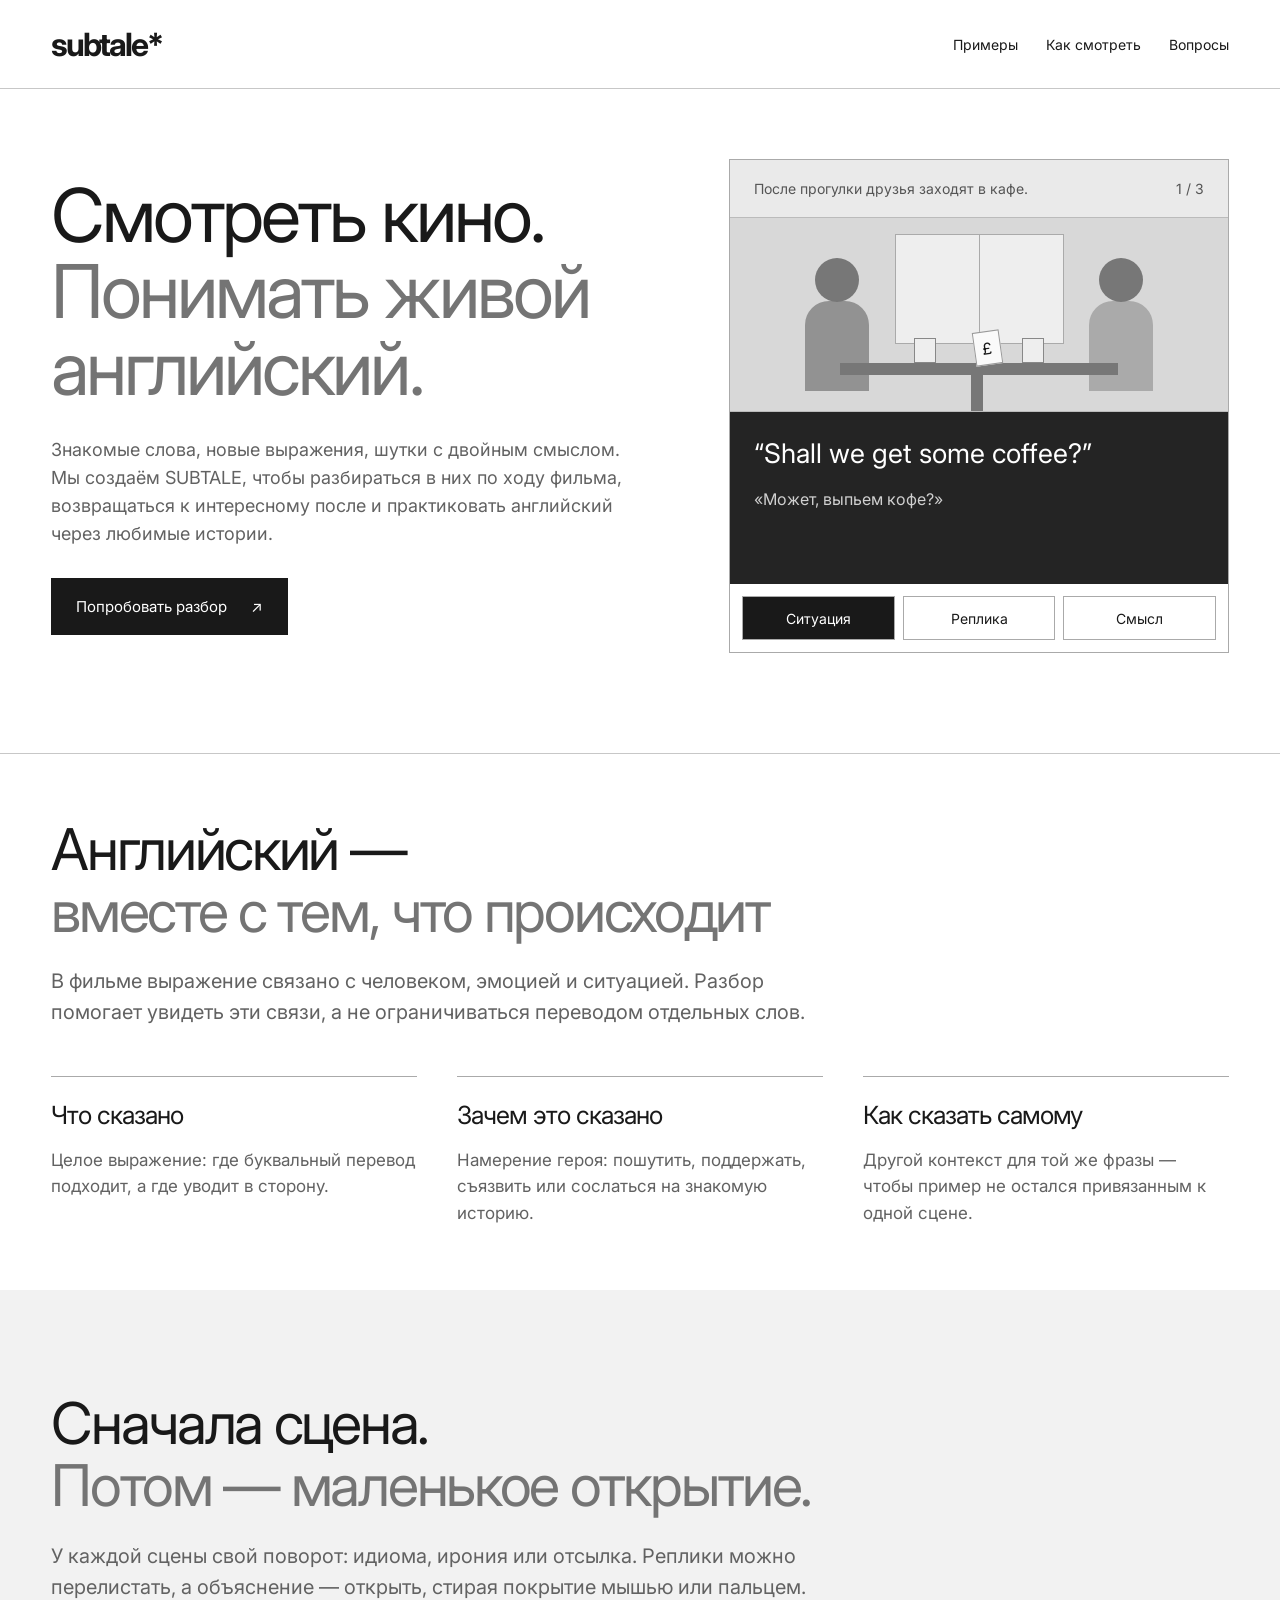
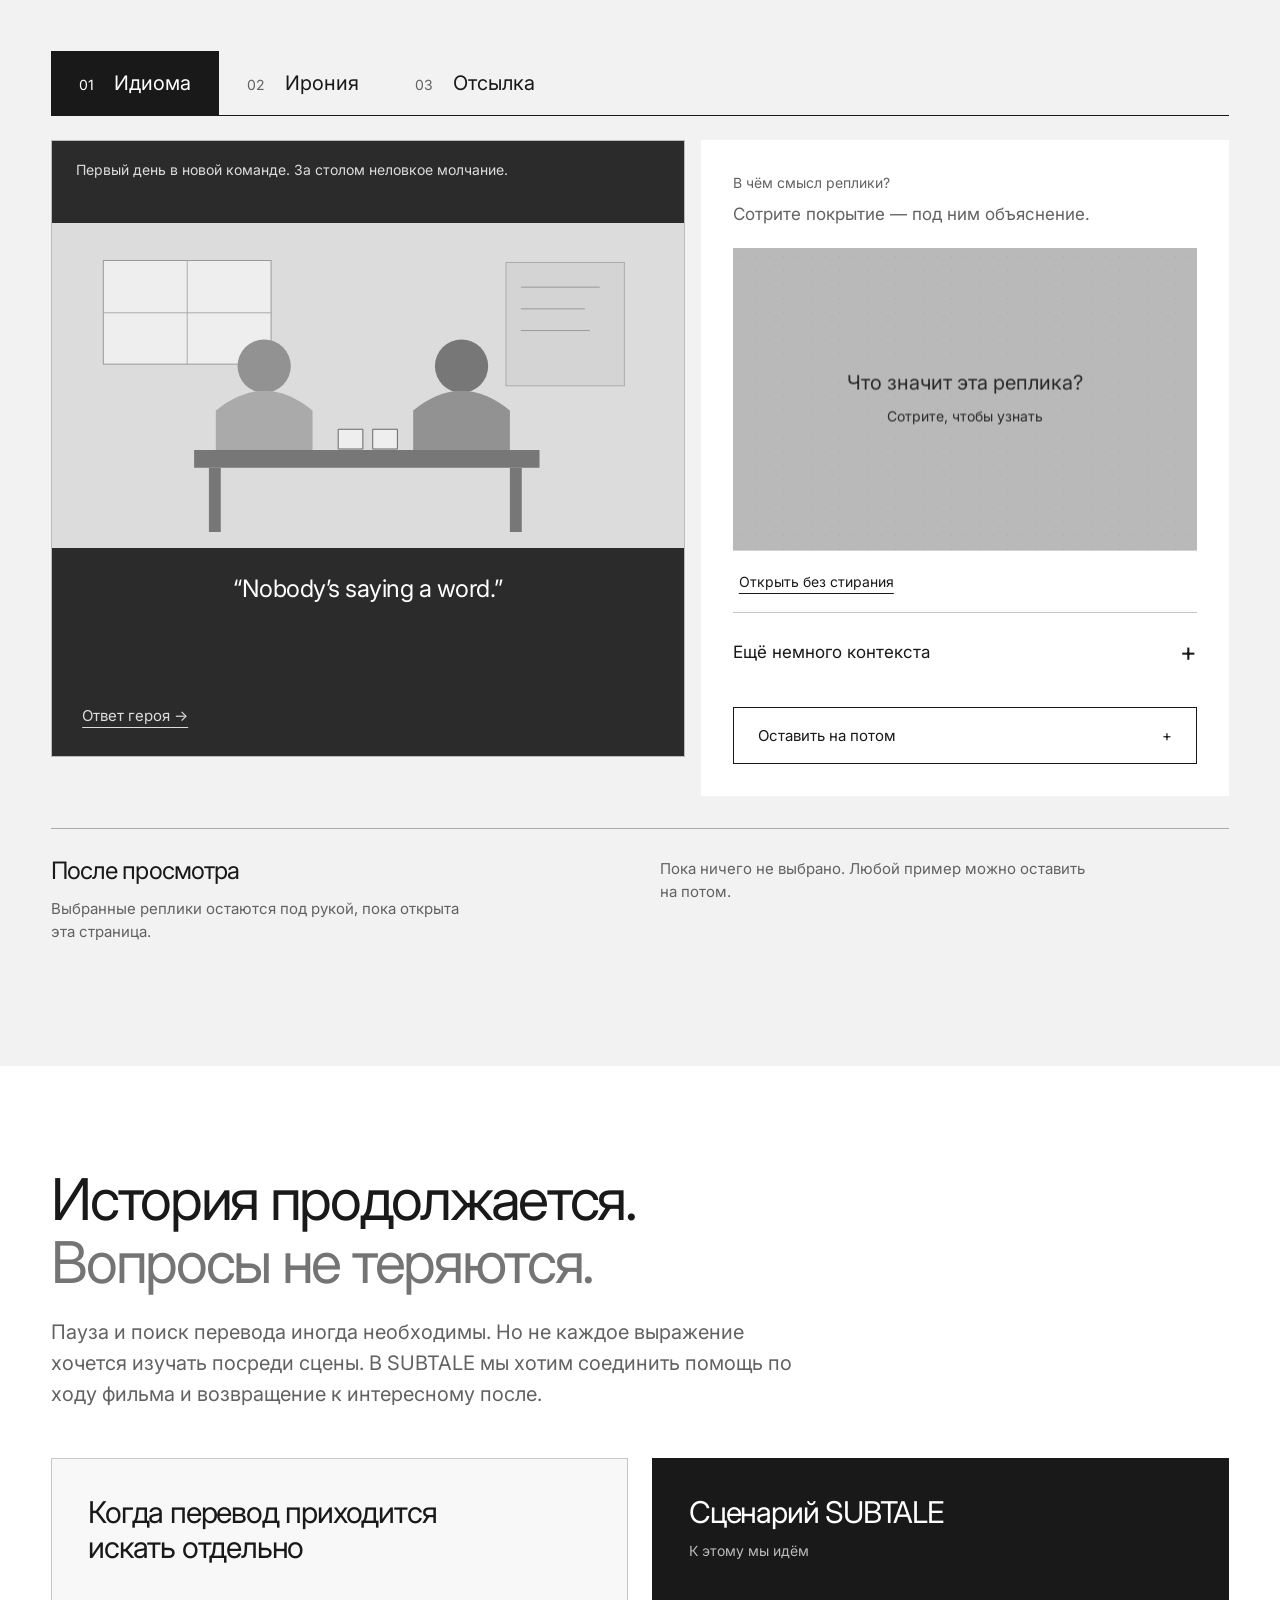
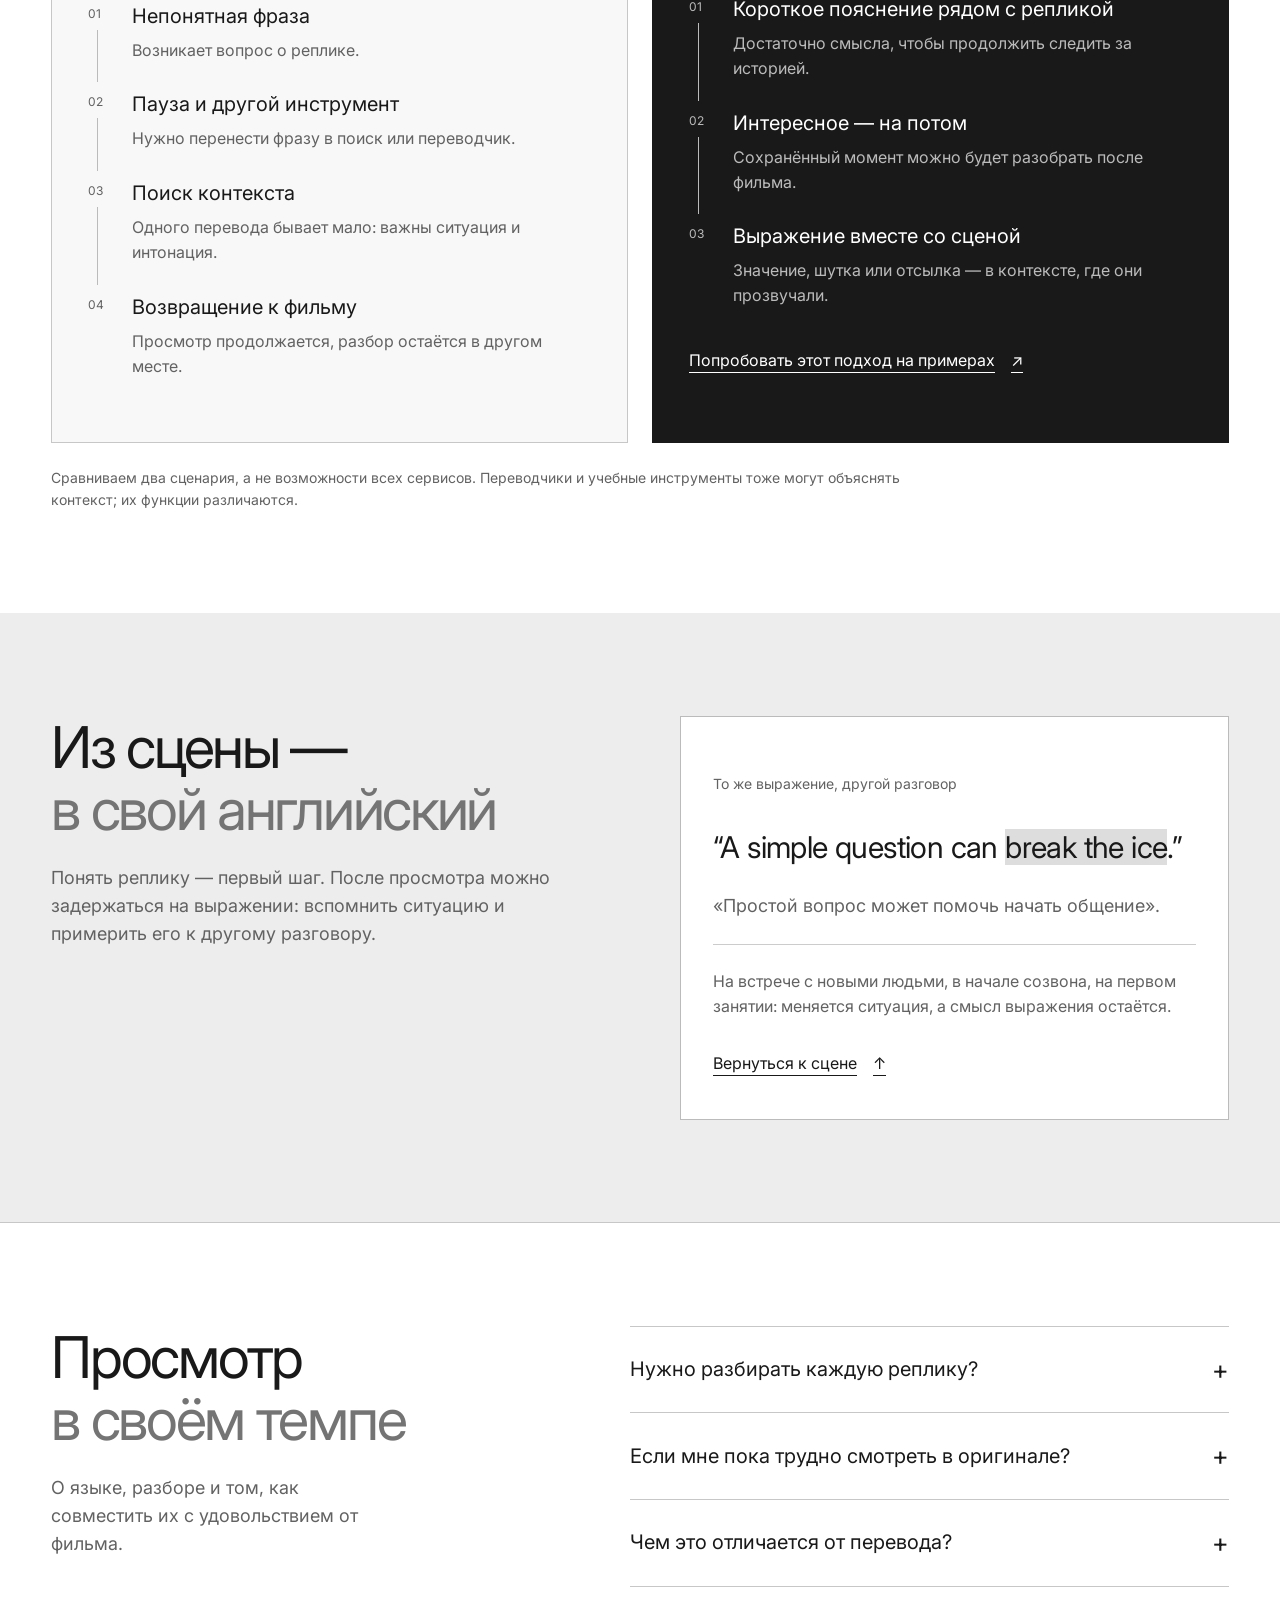
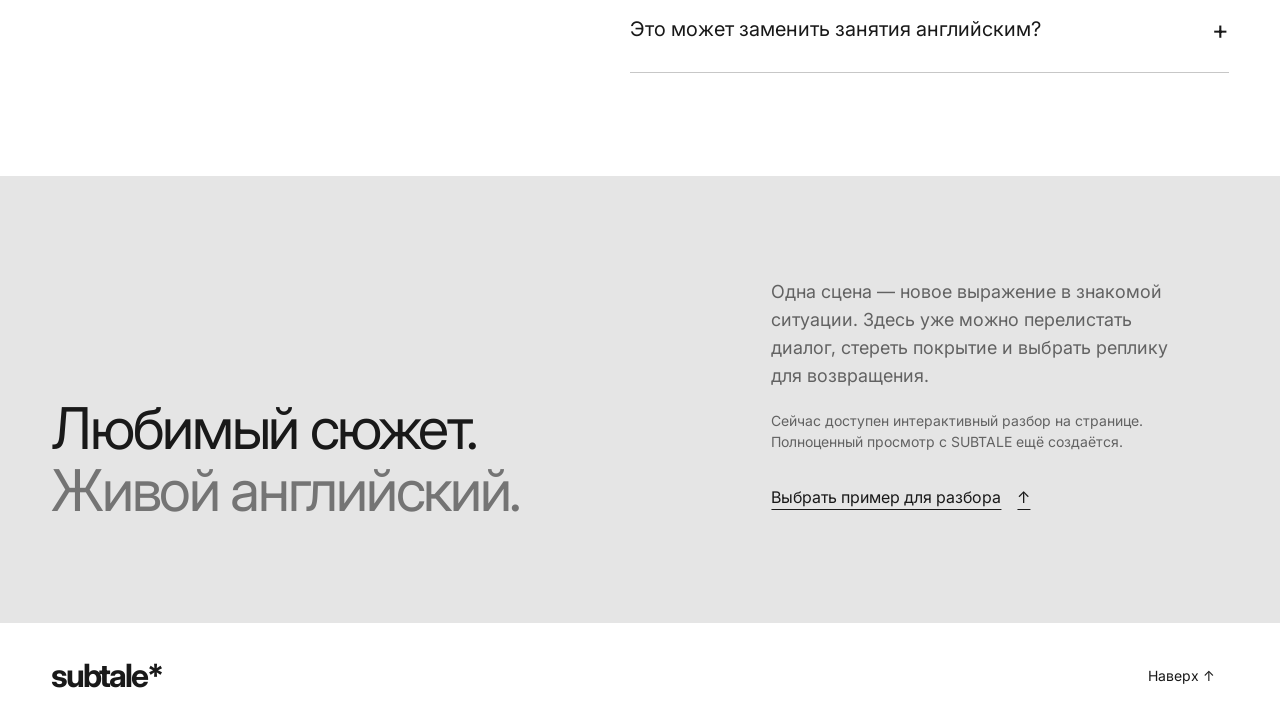
==== commit d7892e62: "Add real scratch-off explanations and scene-led English learning flow" ====
--- a/wireframe/index.html
+++ b/wireframe/index.html
@@ -8,7 +8,8 @@
 <link rel="preload" href="./fonts/Inter-variable.ttf" as="font" type="font/ttf" crossorigin>
 <link rel="stylesheet" href="./wireframe.css">
 <script src="./wireframe.js" defer></script>
-<title>SUBTALE — меньше поиска, больше кино на английском</title>
+<script src="./scratch-off.js" defer></script>
+<title>SUBTALE — кино для удовольствия и практики английского</title>
 </head>
 <body>
 <a class="skip-link" href="#main">Перейти к содержанию</a>
@@ -22,25 +23,28 @@
 <main id="main" tabindex="-1">
 <section class="container hero" aria-labelledby="hero-title">
  <div class="hero-copy">
-  <h1 id="hero-title">Кино на английском.<br><span class="muted">Меньше поиска,<br>больше сюжета.</span></h1>
-  <p class="lead">Короткое пояснение — во время фильма. Разбор интересных реплик — после. Мы создаём SUBTALE для комфортного просмотра в оригинале и практики живого английского.</p>
+  <h1 id="hero-title">Смотреть кино.<br><span class="muted">Понимать живой английский.</span></h1>
+  <p class="lead">Знакомые слова, новые выражения, шутки с двойным смыслом. Мы создаём SUBTALE, чтобы разбираться в них по ходу фильма, возвращаться к интересному после и практиковать английский через любимые истории.</p>
   <a class="button dark hero-cta" href="#demo">Попробовать разбор <span aria-hidden="true">↗</span></a>
  </div>
- <div class="hero-example">
-  <p class="scene-context">Друзья выбирают фильм на вечер.</p>
-  <details class="hero-phrase">
-   <summary id="phrase-toggle" lang="en">I’m still <mark>on the fence</mark></summary>
-   <div class="quick-help" id="phrase-help"><p>«Я пока не определился».</p><span>Здесь речь о выборе, а не о заборе.</span></div>
-  </details>
-  <p class="phrase-instruction">Выражение подчёркнуто — его можно раскрыть.</p>
+ <div class="hero-example hero-story" data-step="0">
+  <div class="hero-setting"><span id="hero-setting">После прогулки друзья заходят в кафе.</span><span id="hero-frame-count" aria-hidden="true">1 / 3</span></div>
+  <div class="cafe-art" aria-hidden="true"><div class="cafe-window"></div><div class="figure figure-left"></div><div class="figure figure-right"></div><div class="cafe-table"></div><div class="cup cup-left"></div><div class="cup cup-right"></div><div class="bill">£</div></div>
+  <div class="hero-caption" aria-live="polite"><p id="hero-line" lang="en">“Shall we get some coffee?”</p><p id="hero-meaning">«Может, выпьем кофе?»</p></div>
+  <div class="story-controls" role="group" aria-label="Кадры диалога в кафе" hidden><button type="button" data-frame="0" aria-pressed="true">Ситуация</button><button type="button" data-frame="1" aria-pressed="false">Реплика</button><button type="button" data-frame="2" aria-pressed="false">Смысл</button></div>
  </div>
+</section>
+
+<section class="section value-section" aria-labelledby="value-title">
+ <div class="container"><div class="section-intro"><h2 id="value-title">Английский —<br><span class="muted">вместе с тем, что происходит</span></h2><p>В фильме выражение связано с человеком, эмоцией и ситуацией. Разбор помогает увидеть эти связи, а не ограничиваться переводом отдельных слов.</p></div>
+ <div class="value-grid"><article><h3>Что сказано</h3><p>Целое выражение: где буквальный перевод подходит, а где уводит в сторону.</p></article><article><h3>Зачем это сказано</h3><p>Намерение героя: пошутить, поддержать, съязвить или сослаться на знакомую историю.</p></article><article><h3>Как сказать самому</h3><p>Другой контекст для той же фразы — чтобы пример не остался привязанным к одной сцене.</p></article></div></div>
 </section>
 
 <section class="section demo-section" id="demo" aria-labelledby="demo-title">
  <div class="container">
   <div class="section-intro">
-   <h2 id="demo-title">Слова знакомые.<br><span class="muted">А смысл — в ситуации.</span></h2>
-   <p>В кино важны и выражения, и интонация, и отсылки. Здесь можно посмотреть, как контекст меняет реплику: сначала короткое пояснение, затем — подробный разбор по желанию.</p>
+   <h2 id="demo-title">Сначала сцена.<br><span class="muted">Потом — маленькое открытие.</span></h2>
+   <p>У каждой сцены свой поворот: идиома, ирония или отсылка. Реплики можно перелистать, а объяснение — открыть, стирая покрытие мышью или пальцем.</p>
   </div>
   <div class="example-tabs" role="tablist" aria-label="Примеры разбора" hidden>
    <button type="button" role="tab" id="tab-idiom" aria-controls="panel-idiom" aria-selected="true" tabindex="0">01 <span>Идиома</span></button>
@@ -48,49 +52,67 @@
    <button type="button" role="tab" id="tab-reference" aria-controls="panel-reference" aria-selected="false" tabindex="-1">03 <span>Отсылка</span></button>
   </div>
   <div class="example-panel" id="panel-idiom" data-example="idiom">
-   <div class="dialogue-stage">
+   <div class="dialogue-stage scene-idiom">
     <p class="scene-context">Первый день в новой команде. За столом неловкое молчание.</p>
-    <div class="dialogue"><p lang="en">“Nobody’s saying a word.”</p><p lang="en">“Let’s <mark>break the ice</mark>. Who wants coffee?”</p></div>
-    <p class="dialogue-translation">«Все молчат».<br>«Давайте разрядим обстановку. Кто хочет кофе?»</p>
+    <svg class="scene-art" viewBox="0 0 640 330" aria-hidden="true"><rect x="52" y="38" width="170" height="105" fill="#eee" stroke="#999"/><path d="M137 38v105M52 91h170" stroke="#aaa"/><rect x="460" y="40" width="120" height="125" fill="#d4d4d4" stroke="#aaa"/><path d="M475 65h80m-80 22h65m-65 22h70" stroke="#999"/><circle cx="215" cy="145" r="27" fill="#929292"/><path d="M166 242v-52q49-40 98 0v52" fill="#aaa"/><circle cx="415" cy="145" r="27" fill="#777"/><path d="M366 242v-52q49-40 98 0v52" fill="#929292"/><path d="M144 230h350v18H144z" fill="#777"/><path d="M165 248v65m305-65v65" stroke="#777" stroke-width="12"/><path d="M290 209h25v20h-25zM325 209h25v20h-25z" fill="#eee" stroke="#666"/></svg>
+    <div class="dialogue" aria-live="polite"><p class="scene-line" lang="en">“Nobody’s saying a word.”</p><p class="scene-line" lang="en">“Let’s <mark>break the ice</mark>. Who wants coffee?”</p></div>
+    <button class="scene-next text-link" type="button" hidden>Ответ героя <span aria-hidden="true">→</span></button>
    </div>
    <div class="meaning-card">
-    <p class="card-label">Смысл реплики</p><h3>Начать общение,<br>снять неловкость</h3>
-    <p>Break the ice — помочь людям почувствовать себя свободнее в начале общения.</p>
-    <details class="explanation"><summary>Почему это значит именно так <span aria-hidden="true">+</span></summary><div><p>Лёд здесь — образ скованности между незнакомыми людьми. Предложение кофе даёт простой повод заговорить.</p><p><b>На что обратить внимание:</b> выражение относится к началу общения. Оно не означает решить любую трудную проблему.</p></div></details>
-    <label class="note-label" for="note-idiom">Своя заметка, если хочется</label><textarea id="note-idiom" rows="2" placeholder="В какой ситуации пригодится выражение?"></textarea>
+    <p class="card-label">В чём смысл реплики?</p>
+    <p class="scratch-instruction" id="scratch-hint-idiom">Сотрите покрытие — под ним объяснение.</p>
+    <div class="scratch-card" data-scratch="idiom">
+     <div class="scratch-answer" id="answer-idiom"><h3>Начать общение,<br>снять неловкость</h3><p>Break the ice — помочь людям почувствовать себя свободнее в начале общения.</p><p class="scratch-translation">«Все молчат».<br>«Давайте разрядим обстановку. Кто хочет кофе?»</p></div>
+     <canvas class="scratch-canvas" aria-hidden="true" hidden></canvas>
+    </div>
+    <div class="scratch-actions"><button class="scratch-reveal text-link" type="button" aria-controls="answer-idiom" aria-expanded="false" hidden>Открыть без стирания</button><button class="scratch-reset text-link" type="button" hidden>Стереть ещё раз</button></div>
+    <p class="scratch-status visually-hidden" role="status" aria-live="polite"></p>
+    <details class="explanation"><summary>Ещё немного контекста <span aria-hidden="true">+</span></summary><div><p>Лёд здесь — образ скованности между незнакомыми людьми. Предложение кофе даёт простой повод заговорить.</p><p><b>На что обратить внимание:</b> выражение относится к началу общения. Оно не означает решить любую трудную проблему.</p></div></details>
     <button class="button save-button" type="button" data-save="idiom" aria-pressed="false" hidden>Оставить на потом <span aria-hidden="true">+</span></button>
    </div>
   </div>
   <div class="example-panel" id="panel-irony" data-example="irony">
-   <div class="dialogue-stage">
+   <div class="dialogue-stage scene-irony">
     <p class="scene-context">Лифт только что закрылся. Друзья с тяжёлыми сумками остались снаружи.</p>
-    <div class="dialogue"><p lang="en">“There goes the lift.”</p><p lang="en">“<mark>Great timing.</mark> Now we get to carry these upstairs.”</p></div>
-    <p class="dialogue-translation">«Лифт ушёл».<br>«Как вовремя. Теперь понесём всё по лестнице».</p>
+    <svg class="scene-art" viewBox="0 0 640 330" aria-hidden="true"><rect x="230" y="28" width="180" height="255" fill="#bbb" stroke="#888"/><path d="M320 28v255" stroke="#888" stroke-width="3"/><rect x="275" y="5" width="90" height="14" fill="#999"/><path d="M40 303h125v-35h25v-35h25v-35" fill="none" stroke="#999" stroke-width="12"/><circle cx="130" cy="147" r="25" fill="#888"/><path d="M90 252v-70q40-30 80 0v70" fill="#aaa"/><circle cx="492" cy="147" r="25" fill="#666"/><path d="M452 252v-70q40-30 80 0v70" fill="#929292"/><path d="M104 252v62m52-62v62m310-62v62m52-62v62" stroke="#777" stroke-width="14"/><rect x="53" y="230" width="42" height="49" fill="#ddd" stroke="#888"/><rect x="532" y="230" width="42" height="49" fill="#ccc" stroke="#888"/></svg>
+    <div class="dialogue" aria-live="polite"><p class="scene-line" lang="en">“There goes the lift.”</p><p class="scene-line" lang="en">“<mark>Great timing.</mark> Now we get to carry these upstairs.”</p></div>
+    <button class="scene-next text-link" type="button" hidden>Ответ героя <span aria-hidden="true">→</span></button>
    </div>
    <div class="meaning-card">
-    <p class="card-label">Смысл реплики</p><h3>«Вовремя» —<br>с иронией</h3>
-    <p>Буквально great timing — «отличный выбор момента». Здесь герой недоволен: они опоздали к лифту.</p>
-    <details class="explanation"><summary>Откуда возникает ирония <span aria-hidden="true">+</span></summary><div><p>Положительная оценка не совпадает с ситуацией: тяжёлые сумки придётся нести самим. Это противоречие и делает реплику ироничной.</p><p><b>Те же слова, другой смысл:</b> если друг успел придержать лифт, great timing могло бы прозвучать как искренняя благодарность.</p></div></details>
-    <label class="note-label" for="note-irony">Своя заметка, если хочется</label><textarea id="note-irony" rows="2" placeholder="Что в ситуации меняет смысл слов?"></textarea>
+    <p class="card-label">В чём смысл реплики?</p>
+    <p class="scratch-instruction" id="scratch-hint-irony">Сотрите покрытие — под ним объяснение.</p>
+    <div class="scratch-card" data-scratch="irony">
+     <div class="scratch-answer" id="answer-irony"><h3>«Вовремя» —<br>с иронией</h3><p>Буквально great timing — «отличный выбор момента». Здесь герой недоволен: они опоздали к лифту.</p><p class="scratch-translation">«Лифт ушёл».<br>«Как вовремя. Теперь понесём всё по лестнице».</p></div>
+     <canvas class="scratch-canvas" aria-hidden="true" hidden></canvas>
+    </div>
+    <div class="scratch-actions"><button class="scratch-reveal text-link" type="button" aria-controls="answer-irony" aria-expanded="false" hidden>Открыть без стирания</button><button class="scratch-reset text-link" type="button" hidden>Стереть ещё раз</button></div>
+    <p class="scratch-status visually-hidden" role="status" aria-live="polite"></p>
+    <details class="explanation"><summary>Ещё немного контекста <span aria-hidden="true">+</span></summary><div><p>Положительная оценка не совпадает с ситуацией: тяжёлые сумки придётся нести самим. Это противоречие и делает реплику ироничной.</p><p><b>Те же слова, другой смысл:</b> если друг успел придержать лифт, great timing могло бы прозвучать как искренняя благодарность.</p></div></details>
     <button class="button save-button" type="button" data-save="irony" aria-pressed="false" hidden>Оставить на потом <span aria-hidden="true">+</span></button>
    </div>
   </div>
   <div class="example-panel" id="panel-reference" data-example="reference">
-   <div class="dialogue-stage">
+   <div class="dialogue-stage scene-reference">
     <p class="scene-context">В офисе пропал торт. Сэм замечает крошки на столе коллеги.</p>
-    <div class="dialogue"><p lang="en">“The crumbs lead straight to Tom’s desk.”</p><p lang="en">“All right, <mark>Sherlock</mark>. Mystery solved.”</p></div>
-    <p class="dialogue-translation">«Крошки ведут прямо к столу Тома».<br>«Ладно, Шерлок. Загадка раскрыта».</p>
+    <svg class="scene-art" viewBox="0 0 640 330" aria-hidden="true"><rect x="50" y="40" width="150" height="110" fill="#eee" stroke="#999"/><path d="M125 40v110M50 95h150" stroke="#aaa"/><circle cx="225" cy="145" r="26" fill="#888"/><path d="M182 242v-61q43-30 86 0v61" fill="#aaa"/><circle cx="425" cy="145" r="26" fill="#666"/><path d="M382 242v-61q43-30 86 0v61" fill="#929292"/><path d="M145 236h365v17H145z" fill="#777"/><path d="M168 253v60m315-60v60" stroke="#777" stroke-width="12"/><ellipse cx="350" cy="226" rx="34" ry="7" fill="#eee"/><path d="M337 216l27-15v20z" fill="#b1b1b1" stroke="#666"/><path d="M301 224h4m-17-2h3m-17-3h3m-17-4h3" stroke="#555" stroke-width="4"/></svg>
+    <div class="dialogue" aria-live="polite"><p class="scene-line" lang="en">“The crumbs lead straight to Tom’s desk.”</p><p class="scene-line" lang="en">“All right, <mark>Sherlock</mark>. Mystery solved.”</p></div>
+    <button class="scene-next text-link" type="button" hidden>Ответ героя <span aria-hidden="true">→</span></button>
    </div>
    <div class="meaning-card">
-    <p class="card-label">Смысл реплики</p><h3>Имя стало<br>сравнением</h3>
-    <p>Сэма называют Шерлоком, сравнивая с детективом Шерлоком Холмсом. Это не настоящее имя героя.</p>
-    <details class="explanation"><summary>Что добавляет отсылка <span aria-hidden="true">+</span></summary><div><p>Шерлок Холмс известен умением раскрывать загадки по деталям. В этом диалоге его имя превращает обычное наблюдение в маленькое «расследование».</p><p><b>Возможный оттенок:</b> находка довольно очевидна, поэтому сравнение можно прочитать как дружескую подколку. Окончательный тон зависел бы от подачи актёров.</p></div></details>
-    <label class="note-label" for="note-reference">Своя заметка, если хочется</label><textarea id="note-reference" rows="2" placeholder="Какую связь создаёт эта отсылка?"></textarea>
+    <p class="card-label">В чём смысл реплики?</p>
+    <p class="scratch-instruction" id="scratch-hint-reference">Сотрите покрытие — под ним объяснение.</p>
+    <div class="scratch-card" data-scratch="reference">
+     <div class="scratch-answer" id="answer-reference"><h3>Имя стало<br>сравнением</h3><p>Сэма называют Шерлоком, сравнивая с детективом Шерлоком Холмсом. Это не настоящее имя героя.</p><p class="scratch-translation">«Крошки ведут прямо к столу Тома».<br>«Ладно, Шерлок. Загадка раскрыта».</p></div>
+     <canvas class="scratch-canvas" aria-hidden="true" hidden></canvas>
+    </div>
+    <div class="scratch-actions"><button class="scratch-reveal text-link" type="button" aria-controls="answer-reference" aria-expanded="false" hidden>Открыть без стирания</button><button class="scratch-reset text-link" type="button" hidden>Стереть ещё раз</button></div>
+    <p class="scratch-status visually-hidden" role="status" aria-live="polite"></p>
+    <details class="explanation"><summary>Ещё немного контекста <span aria-hidden="true">+</span></summary><div><p>Шерлок Холмс известен умением раскрывать загадки по деталям. В этом диалоге его имя превращает обычное наблюдение в маленькое «расследование».</p><p><b>Возможный оттенок:</b> находка довольно очевидна, поэтому сравнение можно прочитать как дружескую подколку. Окончательный тон зависел бы от подачи актёров.</p></div></details>
     <button class="button save-button" type="button" data-save="reference" aria-pressed="false" hidden>Оставить на потом <span aria-hidden="true">+</span></button>
    </div>
   </div>
   <div class="saved-moments" hidden>
-   <div><h3>После просмотра</h3><p>Выбранные реплики и заметки остаются под рукой, пока открыта эта страница.</p></div>
+   <div><h3>После просмотра</h3><p>Выбранные реплики остаются под рукой, пока открыта эта страница.</p></div>
    <div class="saved-content"><p id="saved-empty">Пока ничего не выбрано. Любой пример можно оставить на потом.</p><ul id="saved-list" aria-label="Выбранные реплики"></ul><p id="save-status" class="visually-hidden" role="status" aria-live="polite"></p></div>
   </div>
  </div>
@@ -107,20 +129,24 @@
  </div>
 </section>
 
+<section class="section practice-section" id="practice" aria-labelledby="practice-title">
+ <div class="container practice-grid"><div><h2 id="practice-title">Из сцены —<br><span class="muted">в свой английский</span></h2><p>Понять реплику — первый шаг. После просмотра можно задержаться на выражении: вспомнить ситуацию и примерить его к другому разговору.</p></div><div class="practice-card"><p class="card-label">То же выражение, другой разговор</p><blockquote lang="en">“A simple question can <mark>break the ice</mark>.”</blockquote><p>«Простой вопрос может помочь начать общение».</p><p class="practice-note">На встрече с новыми людьми, в начале созвона, на первом занятии: меняется ситуация, а смысл выражения остаётся.</p><a class="text-link" href="#demo">Вернуться к сцене <span aria-hidden="true">↑</span></a></div></div>
+</section>
+
 <section class="section faq-section" id="faq" aria-labelledby="faq-title">
  <div class="container faq-grid">
-  <div><h2 id="faq-title">О формате<br><span class="muted">и доступе</span></h2><p>Что уже можно попробовать и что ещё предстоит сделать.</p></div>
+  <div><h2 id="faq-title">Просмотр<br><span class="muted">в своём темпе</span></h2><p>О языке, разборе и том, как совместить их с удовольствием от фильма.</p></div>
   <div class="faq-list">
-   <details><summary>Что доступно прямо сейчас? <span aria-hidden="true">+</span></summary><p>Три разбора на этой странице: можно переключаться между диалогами, раскрывать объяснения, оставлять заметки и собирать реплики на потом. Выбор и заметки сохраняются только до перезагрузки страницы. Сам сервис для просмотра кино ещё создаётся.</p></details>
-   <details><summary>На каких платформах будет работать SUBTALE? <span aria-hidden="true">+</span></summary><p>Формат воспроизведения и совместимость со сторонними видеосервисами ещё не определены. Поддержку конкретных платформ и устройств пока не обещаем.</p></details>
-   <details><summary>Подойдёт ли это с моим уровнем английского? <span aria-hidden="true">+</span></summary><p>Попробуйте диалоги выше: у каждого есть перевод и объяснение. Они помогут оценить сам подход. Минимальный уровень для полноценного просмотра ещё предстоит проверить; SUBTALE не заменяет систематическое обучение и разговорную практику.</p></details>
-   <details><summary>Когда запуск и сколько будет стоить? <span aria-hidden="true">+</span></summary><p>Дата запуска и стоимость пока не определены. Сейчас открыт интерактивный разбор на этой странице — без регистрации.</p></details>
+   <details><summary>Нужно разбирать каждую реплику? <span aria-hidden="true">+</span></summary><p>Нет. Смысл такого подхода — помогать там, где возник вопрос, а не превращать весь фильм в задание. Интересное можно оставить на потом; объяснение на странице доступно и без стирания.</p></details>
+   <details><summary>Если мне пока трудно смотреть в оригинале? <span aria-hidden="true">+</span></summary><p>Начните с короткой сцены или знакомой истории. В примерах выше есть перевод и контекст. Они помогут оценить сам способ разбора; универсальный языковой уровень для полноценного просмотра мы пока не определили.</p></details>
+   <details><summary>Чем это отличается от перевода? <span aria-hidden="true">+</span></summary><p>Здесь выражение связано с ситуацией: кто говорит, что происходит и зачем выбраны эти слова. Перевод помогает понять содержание, а контекст — увидеть шутку, намерение или отсылку. Другие инструменты тоже могут давать такие объяснения.</p></details>
+   <details><summary>Это может заменить занятия английским? <span aria-hidden="true">+</span></summary><p>Кино даёт материал для языковой практики. Но понимание реплик само по себе не заменяет разговор, обратную связь и систематическую работу с языком.</p></details>
   </div>
  </div>
 </section>
 
 <section class="section final-section" id="action" aria-labelledby="action-title">
- <div class="container final-grid"><h2 id="action-title">Любимый сюжет.<br><span class="muted">Живой английский.</span></h2><div><p>Понимать, почему герой сказал именно так, — ещё одна причина смотреть в оригинале. Начать можно с одной реплики.</p><a class="text-link" href="#demo" id="another-example">Выбрать пример для разбора <span aria-hidden="true">↑</span></a></div></div>
+ <div class="container final-grid"><h2 id="action-title">Любимый сюжет.<br><span class="muted">Живой английский.</span></h2><div><p>Одна сцена — новое выражение в знакомой ситуации. Здесь уже можно перелистать диалог, стереть покрытие и выбрать реплику для возвращения.</p><p class="access-note">Сейчас доступен интерактивный разбор на странице. Полноценный просмотр с SUBTALE ещё создаётся.</p><a class="text-link" href="#demo" id="another-example">Выбрать пример для разбора <span aria-hidden="true">↑</span></a></div></div>
 </section>
 </main>
 <footer class="container footer"><a class="logo" href="#top" aria-label="SUBTALE — наверх">subtale*</a><a href="#top">Наверх ↑</a></footer>
--- a/wireframe/wireframe.css
+++ b/wireframe/wireframe.css
@@ -822,3 +822,373 @@
     font-size: 34px;
   }
 }
+/* Illustrated scenes, deliberately without a video transport or fake playback. */
+.hero-story {
+  padding: 0;
+  overflow: hidden;
+  min-height: 0;
+}
+.hero-setting {
+  display: flex;
+  justify-content: space-between;
+  gap: 24px;
+  padding: 20px 24px;
+  font-size: 14px;
+  color: #555;
+}
+.hero-setting span:last-child {
+  white-space: nowrap;
+}
+.cafe-art {
+  height: 195px;
+  position: relative;
+  overflow: hidden;
+  background: #d8d8d8;
+  border-block: 1px solid #bbb;
+}
+.cafe-window {
+  position: absolute;
+  top: 16px;
+  left: 33%;
+  width: 34%;
+  height: 110px;
+  border: 1px solid #aaa;
+  background: #eee;
+}
+.cafe-window:after {
+  content: '';
+  position: absolute;
+  left: 50%;
+  height: 100%;
+  border-left: 1px solid #aaa;
+}
+.figure {
+  position: absolute;
+  top: 83px;
+  width: 64px;
+  height: 90px;
+  background: #929292;
+  border-radius: 24px 24px 0 0;
+}
+.figure:before {
+  content: '';
+  position: absolute;
+  top: -43px;
+  left: 10px;
+  width: 44px;
+  height: 44px;
+  border-radius: 50%;
+  background: #777;
+}
+.figure-left {
+  left: 15%;
+}
+.figure-right {
+  right: 15%;
+  background: #aaa;
+}
+.cafe-table {
+  position: absolute;
+  top: 145px;
+  left: 22%;
+  width: 56%;
+  height: 12px;
+  background: #777;
+}
+.cafe-table:after {
+  content: '';
+  position: absolute;
+  top: 12px;
+  left: 47%;
+  width: 12px;
+  height: 80px;
+  background: #777;
+}
+.cup {
+  position: absolute;
+  width: 22px;
+  height: 25px;
+  top: 120px;
+  background: #eee;
+  border: 1px solid #888;
+}
+.cup-left {
+  left: 37%;
+}
+.cup-right {
+  right: 37%;
+}
+.bill {
+  position: absolute;
+  top: 113px;
+  left: 49%;
+  width: 27px;
+  height: 34px;
+  background: #fafafa;
+  border: 1px solid #999;
+  text-align: center;
+  line-height: 32px;
+  transform: rotate(-8deg);
+  transition: transform .25s;
+}
+.hero-story[data-step="1"] .bill,.hero-story[data-step="2"] .bill {
+  transform: translateX(-55px) rotate(8deg);
+}
+.hero-caption {
+  background: #242424;
+  color: #fff;
+  padding: 24px;
+  min-height: 172px;
+}
+.hero-caption p:first-child {
+  font-size: 27px;
+  line-height: 1.3;
+  margin-bottom: 16px;
+}
+.hero-caption p:last-child {
+  font-size: 16px;
+  color: #d0d0d0;
+  margin: 0;
+}
+.story-controls {
+  display: flex;
+  padding: 12px;
+  gap: 8px;
+  background: #fff;
+}
+.story-controls button {
+  flex: 1;
+  min-height: 44px;
+  padding: 10px 6px;
+  background: transparent;
+  border: 1px solid #aaa;
+  font-size: 14px;
+}
+.story-controls button[aria-pressed="true"] {
+  background: #191919;
+  color: #fff;
+}
+.story-controls button:focus-visible {
+  outline-color: #191919;
+}
+.value-section {
+  border-top: 1px solid var(--line);
+  padding-block: 64px;
+}
+.value-grid {
+  display: grid;
+  grid-template-columns: repeat(3,minmax(0,1fr));
+  gap: 40px;
+}
+.value-grid article {
+  border-top: 1px solid #aaa;
+  padding-top: 24px;
+}
+.value-grid h3 {
+  margin-bottom: 16px;
+  font-size: 25px;
+}
+.value-grid p {
+  color: var(--mid);
+  font-size: 17px;
+  margin: 0;
+}
+.dialogue-stage {
+  display: block;
+  padding: 0;
+  background: #2b2b2b;
+  min-height: 0;
+  align-self: start;
+  border: 1px solid #bbb;
+}
+.dialogue-stage .scene-context {
+  padding: 18px 24px;
+  color: #ddd;
+  margin: 0;
+  max-width: none;
+  font-size: 14px;
+  min-height: 82px;
+}
+.scene-art {
+  display: block;
+  width: 100%;
+  height: auto;
+  background: #dcdcdc;
+}
+.dialogue-stage .dialogue {
+  display: block;
+  padding: 24px;
+  min-height: 145px;
+  margin: 0;
+}
+.dialogue-stage .dialogue p {
+  color: #fff;
+  background: transparent;
+  padding: 0;
+  margin: 0;
+  font-size: 24px;
+  line-height: 1.45;
+  text-align: center;
+}
+.scene-next {
+  margin: 0 24px 16px;
+  color: #ddd;
+  font-size: 15px;
+  border: 0;
+  background: transparent;
+}
+.scene-next:hover {
+  background: #444;
+}
+.meaning-card .card-label {
+  margin-bottom: 8px;
+}
+.meaning-card .scratch-instruction {
+  font-size: 15px;
+  margin-bottom: 20px;
+}
+.scratch-card {
+  position: relative;
+  background: #f1f1f1;
+  min-height: 260px;
+}
+.scratch-answer {
+  padding: 24px;
+}
+.scratch-answer h3 {
+  font-size: 30px;
+  margin-bottom: 16px;
+}
+.scratch-answer p {
+  font-size: 17px;
+}
+.scratch-answer p:last-child {
+  margin: 0;
+}
+.scratch-translation {
+  color: #555;
+  padding-top: 16px;
+  border-top: 1px solid #bbb;
+}
+.scratch-canvas {
+  position: absolute;
+  inset: 0;
+  width: 100%;
+  height: 100%;
+  touch-action: none;
+  cursor: crosshair;
+}
+.scratch-actions {
+  display: flex;
+  flex-wrap: wrap;
+  gap: 8px 20px;
+  margin-block: 8px;
+}
+.scratch-actions button {
+  border: 0;
+  background: transparent;
+  text-align: left;
+  font-size: 14px;
+  min-height: 44px;
+}
+.scratch-actions button[aria-disabled="true"] {
+  color: #666;
+  text-decoration: none;
+  cursor: default;
+}
+.practice-section {
+  background: #ededed;
+}
+.practice-grid {
+  display: grid;
+  grid-template-columns: 1fr 1fr;
+  gap: 80px;
+}
+.practice-grid>div>p {
+  margin-top: 24px;
+  color: var(--mid);
+}
+.practice-card {
+  padding: 32px;
+  background: #fff;
+  border: 1px solid #bbb;
+}
+.practice-card blockquote {
+  font-size: 30px;
+  line-height: 1.4;
+  margin: 32px 0 24px;
+  letter-spacing: -.02em;
+}
+.practice-card mark {
+  color: inherit;
+  background: #ddd;
+}
+.practice-card .practice-note {
+  font-size: 16px;
+  border-top: 1px solid #ccc;
+  padding-top: 24px;
+}
+.access-note {
+  font-size: 14px;
+}
+@media(max-width:1000px) {
+  .practice-grid {
+    gap:32px;
+  }
+  .scratch-answer {
+    padding:20px;
+  }
+  .scratch-answer h3 {
+    font-size:26px;
+  }
+  .value-grid {
+    gap:24px;
+  }
+}
+@media(max-width:760px) {
+  .hero-story {
+    padding:0;
+    min-height:0;
+  }
+  .hero-caption p:first-child {
+    font-size:26px;
+  }
+  .hero-caption {
+    min-height:170px;
+  }
+  .value-grid,.practice-grid {
+    grid-template-columns:1fr;
+  }
+  .value-grid {
+    gap:28px;
+  }
+  .value-section {
+    padding-block:56px;
+  }
+  .scene-art {
+    max-height:none;
+  }
+  .dialogue-stage {
+    padding:0;
+  }
+  .dialogue-stage .dialogue {
+    min-height:150px;
+  }
+  .meaning-card {
+    padding:20px;
+  }
+  .scratch-answer {
+    padding:24px;
+  }
+  .scratch-answer h3 {
+    font-size:28px;
+  }
+  .practice-card {
+    padding:24px;
+  }
+}
+@media(prefers-reduced-motion:reduce) {
+  .bill {
+    transition:none;
+  }
+}
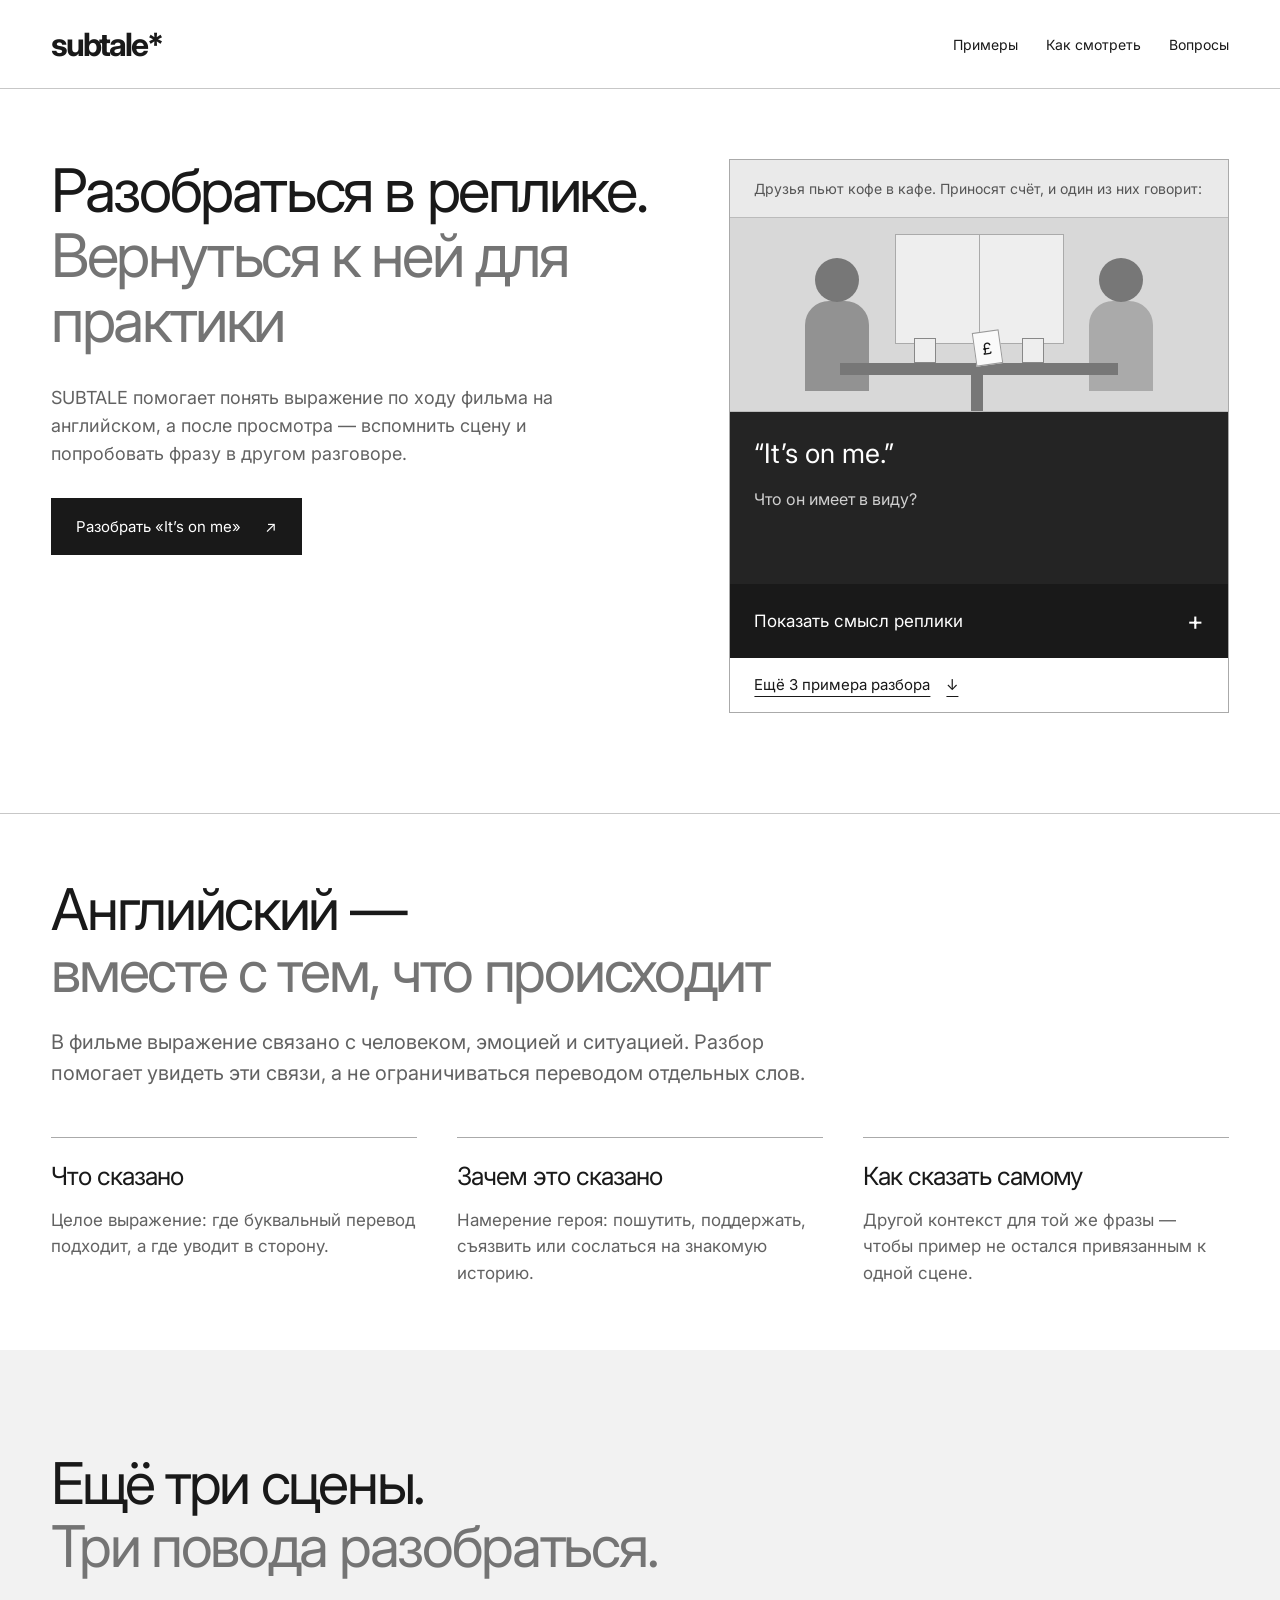
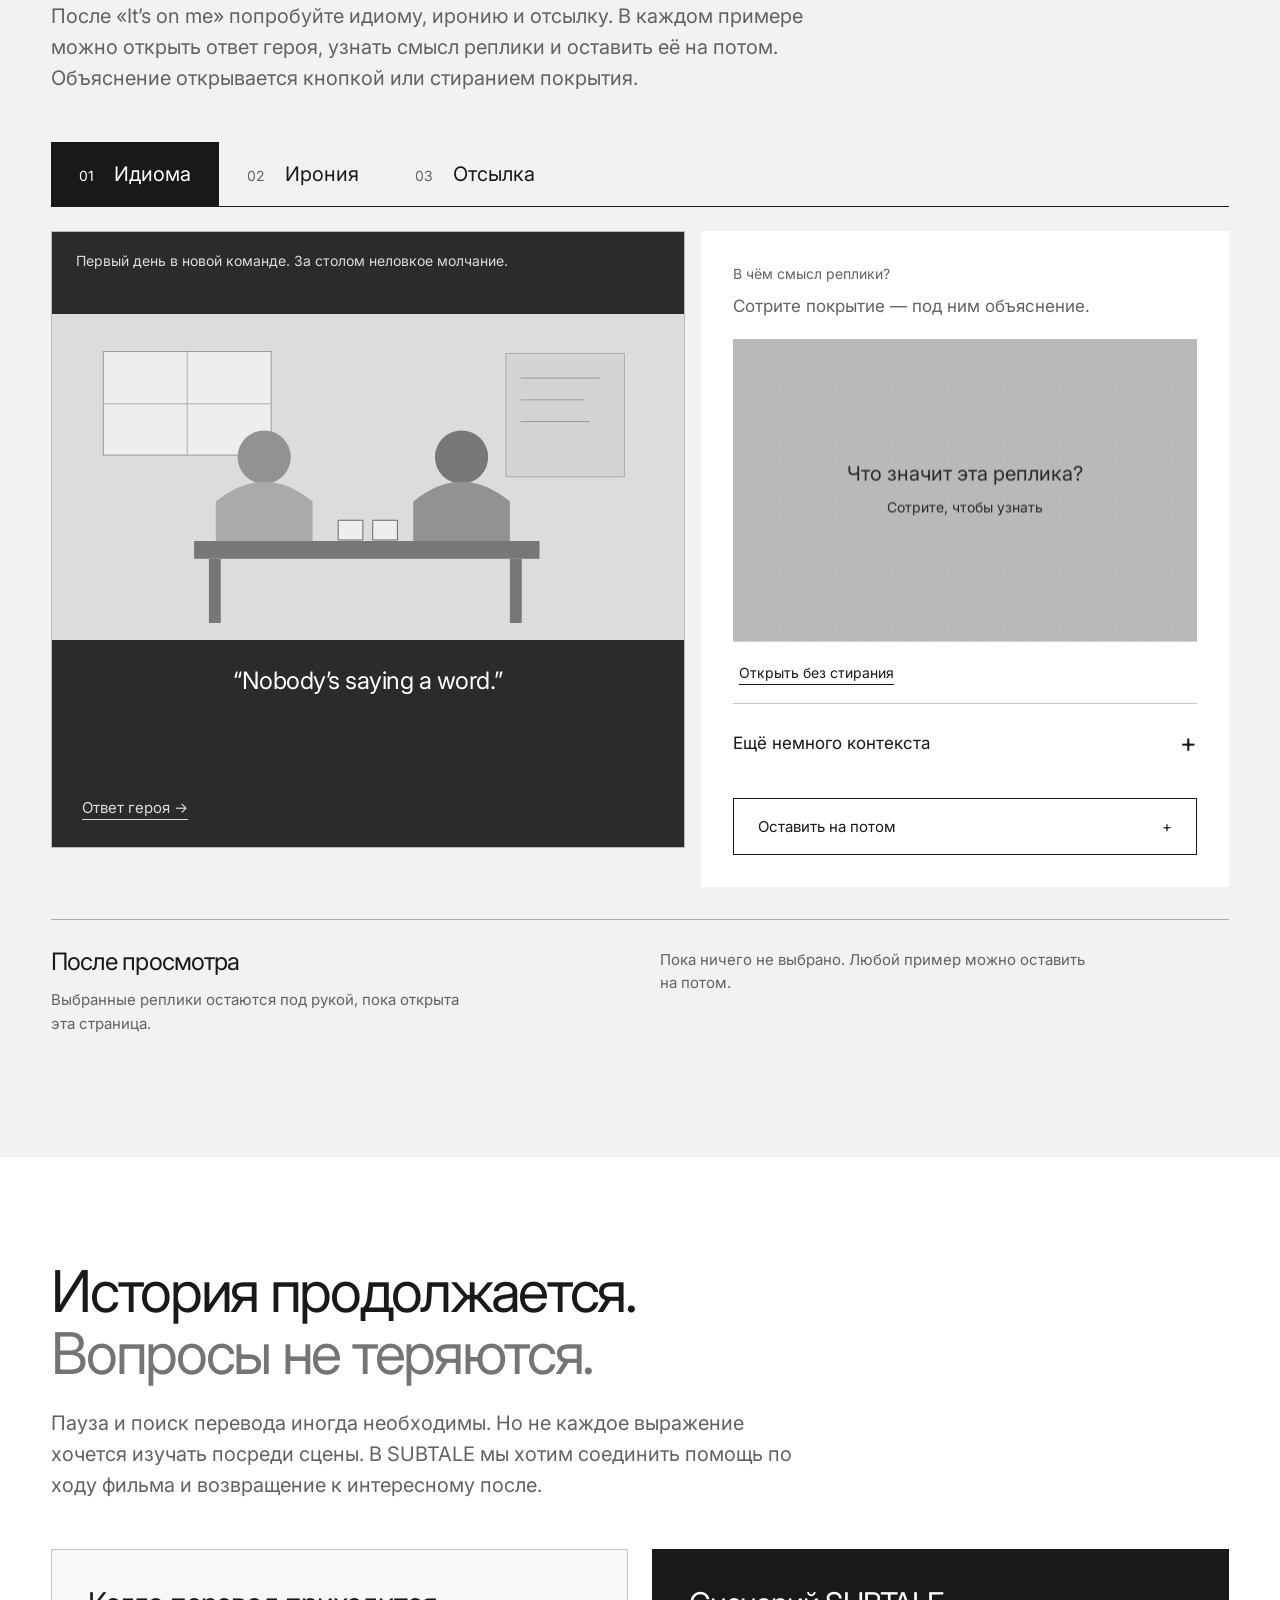
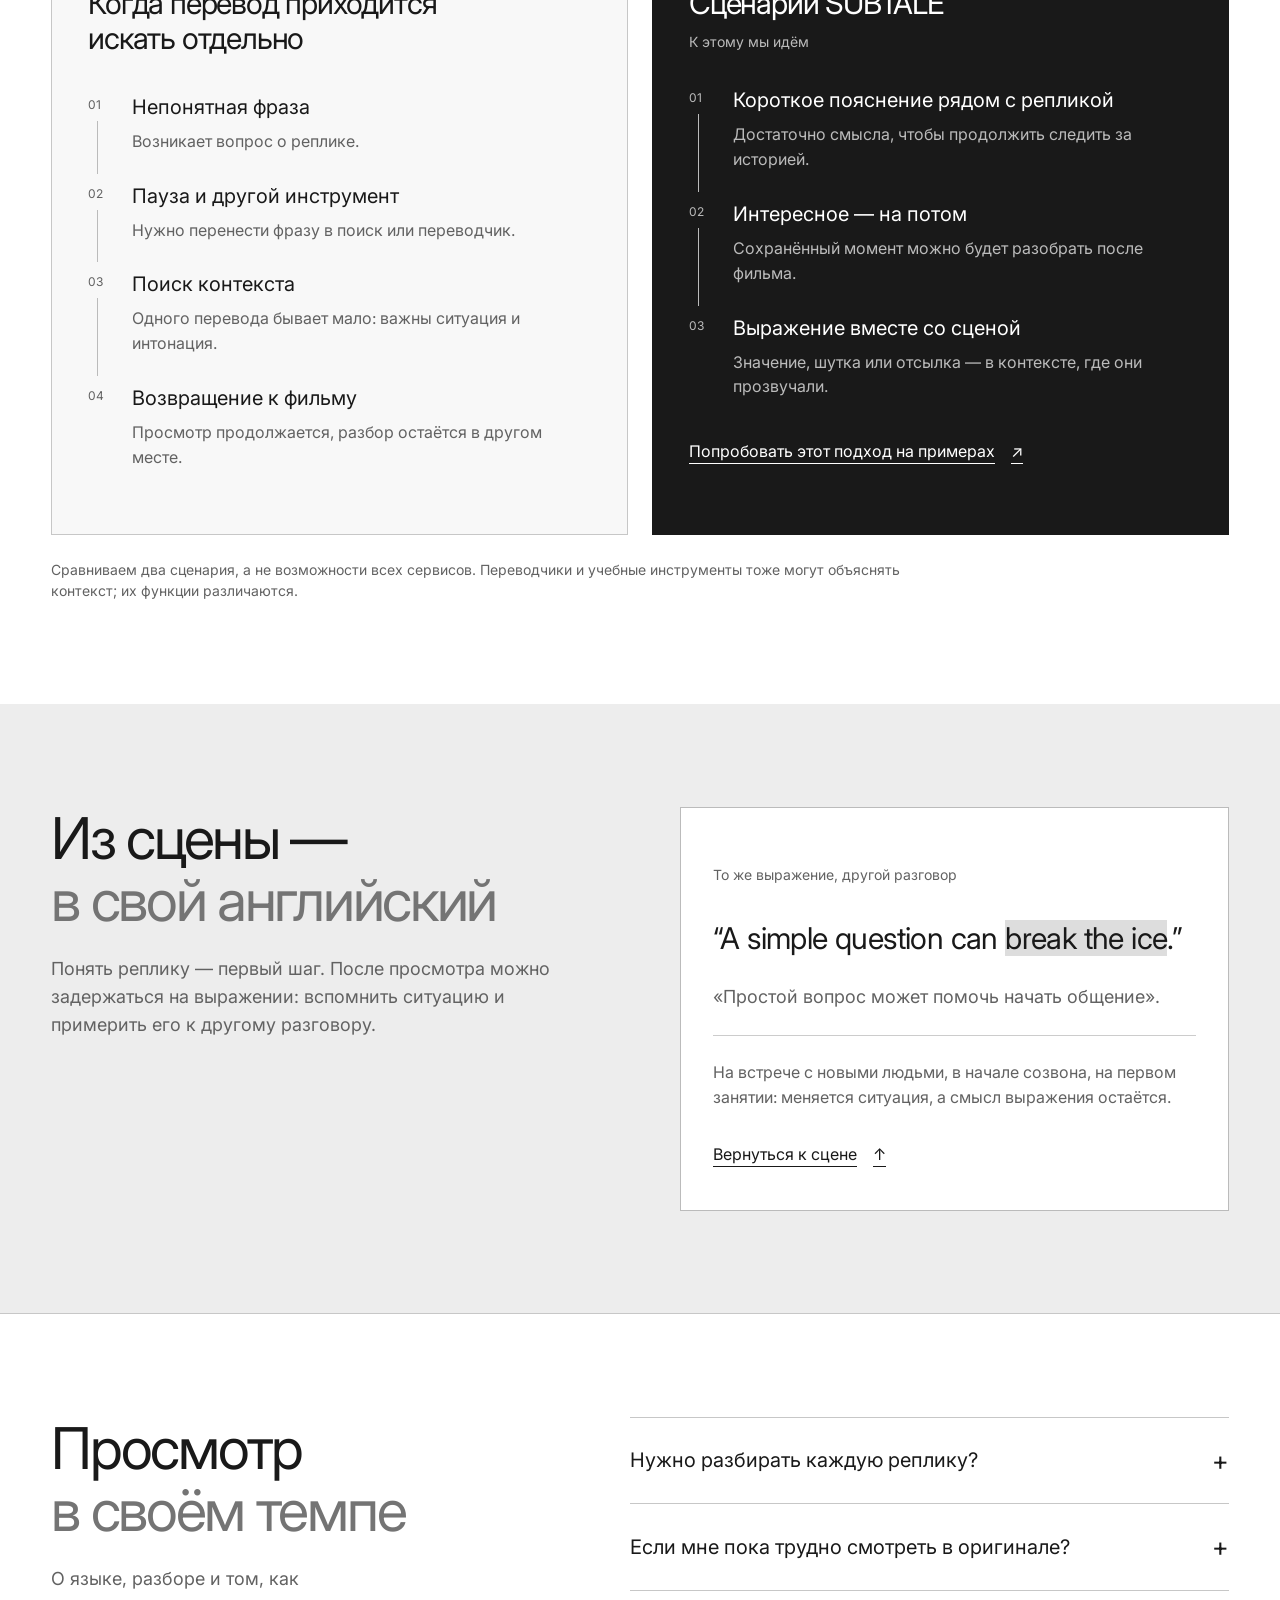
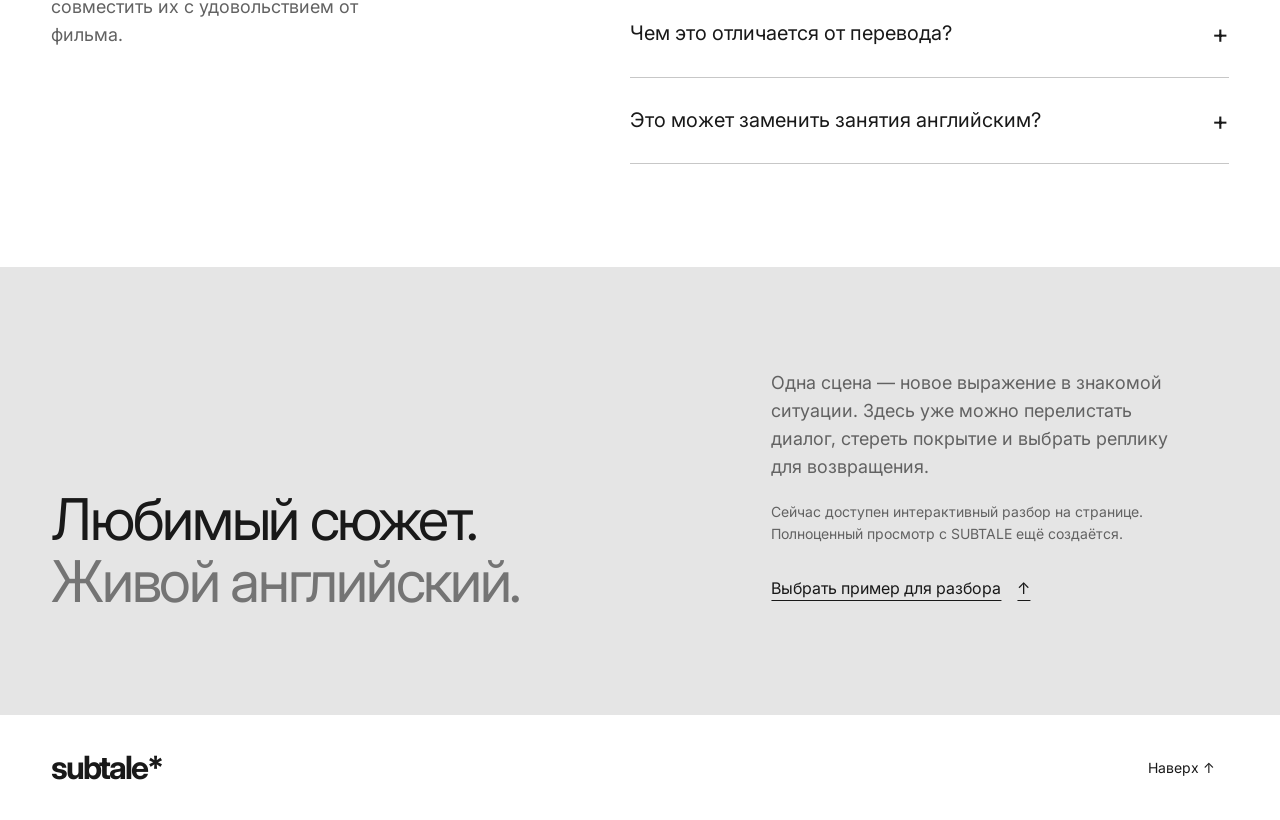
==== commit ba6989c0: "Clarify hero offer and unify the first demo click" ====
--- a/wireframe/index.html
+++ b/wireframe/index.html
@@ -17,21 +17,34 @@
  <div class="container header-inner">
   <a class="logo" href="#top" aria-label="SUBTALE — наверх">subtale*</a>
   <nav aria-label="Навигация"><a href="#demo">Примеры</a><a href="#how">Как смотреть</a><a href="#faq">Вопросы</a></nav>
-  <a class="button dark header-cta" href="#demo" hidden>Открыть разбор <span aria-hidden="true">↗</span></a>
+  <a class="button dark header-cta" href="#demo" hidden>Ещё примеры <span aria-hidden="true">↓</span></a>
  </div>
 </header>
 <main id="main" tabindex="-1">
 <section class="container hero" aria-labelledby="hero-title">
  <div class="hero-copy">
-  <h1 id="hero-title">Смотреть кино.<br><span class="muted">Понимать живой английский.</span></h1>
-  <p class="lead">Знакомые слова, новые выражения, шутки с двойным смыслом. Мы создаём SUBTALE, чтобы разбираться в них по ходу фильма, возвращаться к интересному после и практиковать английский через любимые истории.</p>
-  <a class="button dark hero-cta" href="#demo">Попробовать разбор <span aria-hidden="true">↗</span></a>
+  <h1 id="hero-title">Разобраться в реплике.<br><span class="muted">Вернуться к ней для практики</span></h1>
+  <p class="lead">SUBTALE помогает понять выражение по ходу фильма на английском, а после просмотра — вспомнить сцену и попробовать фразу в другом разговоре.</p>
+  <a class="button dark hero-cta" href="#hero-meaning-toggle">Разобрать «It’s on me» <span aria-hidden="true">↗</span></a>
  </div>
- <div class="hero-example hero-story" data-step="0">
-  <div class="hero-setting"><span id="hero-setting">После прогулки друзья заходят в кафе.</span><span id="hero-frame-count" aria-hidden="true">1 / 3</span></div>
+ <div class="hero-example hero-story" id="hero-demo">
+  <div class="hero-setting">Друзья пьют кофе в кафе. Приносят счёт, и один из них говорит:</div>
   <div class="cafe-art" aria-hidden="true"><div class="cafe-window"></div><div class="figure figure-left"></div><div class="figure figure-right"></div><div class="cafe-table"></div><div class="cup cup-left"></div><div class="cup cup-right"></div><div class="bill">£</div></div>
-  <div class="hero-caption" aria-live="polite"><p id="hero-line" lang="en">“Shall we get some coffee?”</p><p id="hero-meaning">«Может, выпьем кофе?»</p></div>
-  <div class="story-controls" role="group" aria-label="Кадры диалога в кафе" hidden><button type="button" data-frame="0" aria-pressed="true">Ситуация</button><button type="button" data-frame="1" aria-pressed="false">Реплика</button><button type="button" data-frame="2" aria-pressed="false">Смысл</button></div>
+  <div class="hero-caption"><p lang="en">“It’s on me.”</p><p>Что он имеет в виду?</p></div>
+  <details class="hero-breakdown" id="hero-breakdown">
+   <summary id="hero-meaning-toggle">Показать смысл реплики <span aria-hidden="true">+</span></summary>
+   <div class="hero-answer">
+    <h3>«Я угощаю»</h3><p>Герой предлагает заплатить за обоих. Так говорят, когда берут расходы на себя: например, угощают друга кофе или обедом.</p>
+    <button class="button save-button" type="button" data-save="cafe" aria-pressed="false" hidden>Сохранить для практики <span aria-hidden="true">+</span></button>
+    <a class="text-link hero-saved-link" href="#saved-moments" hidden>К сохранённым репликам <span aria-hidden="true">↓</span></a>
+    <details class="hero-practice" id="hero-practice">
+     <summary id="hero-practice-toggle">Попрактиковаться с фразой <span aria-hidden="true">+</span></summary>
+     <p>Теперь вы с другом собираетесь пообедать. Как предложить заплатить за него? Скажите свою фразу вслух.</p>
+     <details id="hero-practice-answer"><summary>Показать вариант ответа <span aria-hidden="true">+</span></summary><p lang="en">“Let’s get lunch. It’s on me.”</p><p>«Давай пообедаем. Я угощаю».</p></details>
+    </details>
+   </div>
+  </details>
+  <a class="text-link hero-more" href="#demo">Ещё 3 примера разбора <span aria-hidden="true">↓</span></a>
  </div>
 </section>
 
@@ -43,8 +56,8 @@
 <section class="section demo-section" id="demo" aria-labelledby="demo-title">
  <div class="container">
   <div class="section-intro">
-   <h2 id="demo-title">Сначала сцена.<br><span class="muted">Потом — маленькое открытие.</span></h2>
-   <p>У каждой сцены свой поворот: идиома, ирония или отсылка. Реплики можно перелистать, а объяснение — открыть, стирая покрытие мышью или пальцем.</p>
+   <h2 id="demo-title">Ещё три сцены.<br><span class="muted">Три повода разобраться.</span></h2>
+   <p>После «It’s on me» попробуйте идиому, иронию и отсылку. В каждом примере можно открыть ответ героя, узнать смысл реплики и оставить её на потом. Объяснение открывается кнопкой или стиранием покрытия.</p>
   </div>
   <div class="example-tabs" role="tablist" aria-label="Примеры разбора" hidden>
    <button type="button" role="tab" id="tab-idiom" aria-controls="panel-idiom" aria-selected="true" tabindex="0">01 <span>Идиома</span></button>
@@ -111,7 +124,7 @@
     <button class="button save-button" type="button" data-save="reference" aria-pressed="false" hidden>Оставить на потом <span aria-hidden="true">+</span></button>
    </div>
   </div>
-  <div class="saved-moments" hidden>
+  <div class="saved-moments" id="saved-moments" hidden>
    <div><h3>После просмотра</h3><p>Выбранные реплики остаются под рукой, пока открыта эта страница.</p></div>
    <div class="saved-content"><p id="saved-empty">Пока ничего не выбрано. Любой пример можно оставить на потом.</p><ul id="saved-list" aria-label="Выбранные реплики"></ul><p id="save-status" class="visually-hidden" role="status" aria-live="polite"></p></div>
   </div>
--- a/wireframe/wireframe.css
+++ b/wireframe/wireframe.css
@@ -20,6 +20,10 @@
 html {
   scroll-behavior: smooth;
   scroll-padding-top: 105px;
+}
+/* The Hero anchor also reaches its disclosure immediately without JavaScript. */
+html:has(#hero-meaning-toggle:target) {
+  scroll-behavior: auto;
 }
 body {
   margin: 0;
@@ -176,7 +180,11 @@
   display: grid;
   grid-template-columns: minmax(0,1.23fr) minmax(0,1fr);
   gap: 64px;
-  align-items: center;
+  align-items: start;
+}
+.hero h1 {
+  font-size: clamp(48px,4.7vw,68px);
+  line-height: 1.08;
 }
 .lead {
   color: var(--mid);
@@ -836,9 +844,6 @@
   font-size: 14px;
   color: #555;
 }
-.hero-setting span:last-child {
-  white-space: nowrap;
-}
 .cafe-art {
   height: 195px;
   position: relative;
@@ -929,10 +934,6 @@
   text-align: center;
   line-height: 32px;
   transform: rotate(-8deg);
-  transition: transform .25s;
-}
-.hero-story[data-step="1"] .bill,.hero-story[data-step="2"] .bill {
-  transform: translateX(-55px) rotate(8deg);
 }
 .hero-caption {
   background: #242424;
@@ -950,26 +951,50 @@
   color: #d0d0d0;
   margin: 0;
 }
-.story-controls {
-  display: flex;
-  padding: 12px;
-  gap: 8px;
+.hero-breakdown {
+  border: 0;
   background: #fff;
 }
-.story-controls button {
-  flex: 1;
-  min-height: 44px;
-  padding: 10px 6px;
-  background: transparent;
-  border: 1px solid #aaa;
-  font-size: 14px;
-}
-.story-controls button[aria-pressed="true"] {
-  background: #191919;
+.hero-breakdown>summary {
+  margin: 0;
+  padding: 18px 24px;
+  background: var(--ink);
   color: #fff;
 }
-.story-controls button:focus-visible {
-  outline-color: #191919;
+.hero-breakdown>summary:hover {
+  background: #444;
+}
+.hero-story :where(summary,button,a):focus-visible {
+  outline-offset: -4px;
+}
+.hero-answer {
+  padding: 24px;
+}
+.hero-answer h3 {
+  margin-bottom: 16px;
+}
+.hero-answer p {
+  font-size: 17px;
+}
+.hero-answer .save-button {
+  margin-top: 0;
+}
+.hero-saved-link {
+  font-size: 15px;
+}
+.hero-practice {
+  margin-top: 24px;
+}
+.hero-practice summary {
+  font-size: 16px;
+}
+.hero-more {
+  padding: 16px 24px;
+  background: #fff;
+  font-size: 15px;
+}
+#hero-breakdown,#hero-practice,#hero-meaning-toggle,#hero-practice-toggle,#saved-moments {
+  scroll-margin-top: 16px;
 }
 .value-section {
   border-top: 1px solid var(--line);
@@ -1187,8 +1212,3 @@
     padding:24px;
   }
 }
-@media(prefers-reduced-motion:reduce) {
-  .bill {
-    transition:none;
-  }
-}
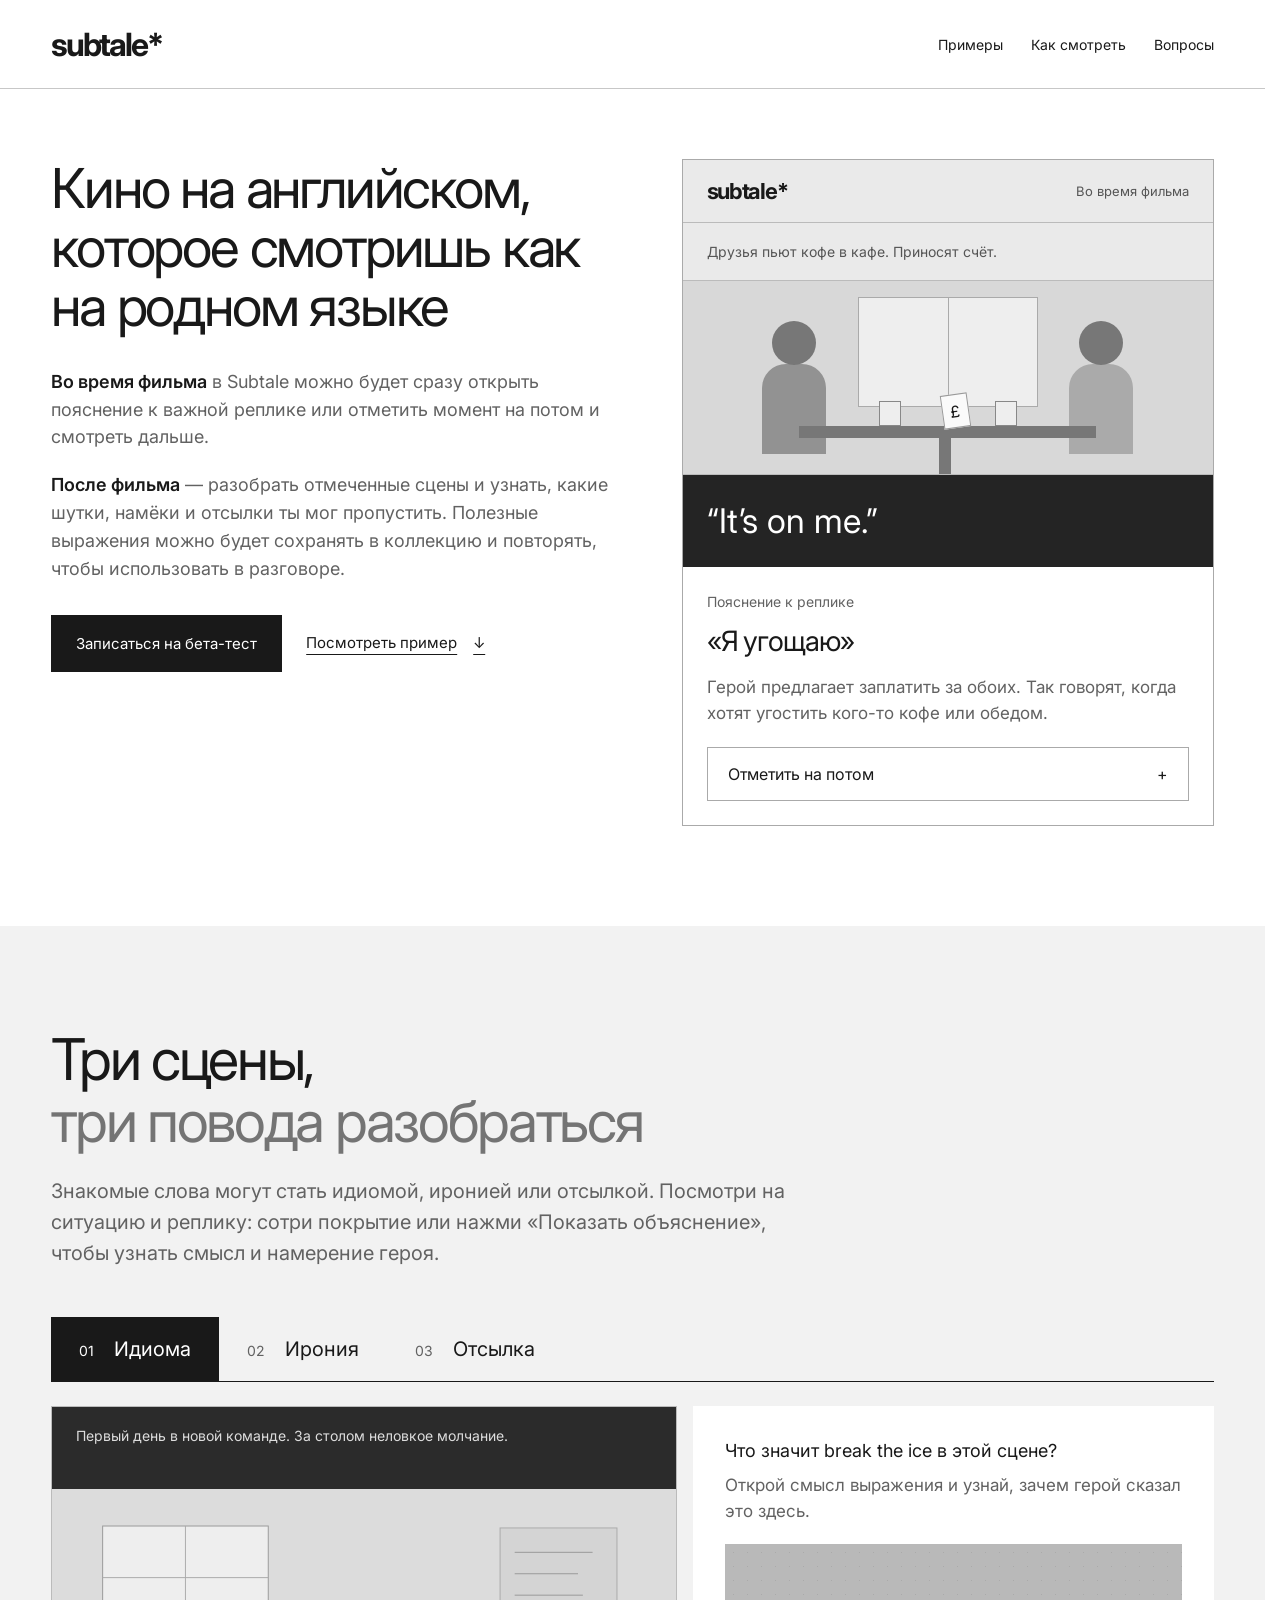
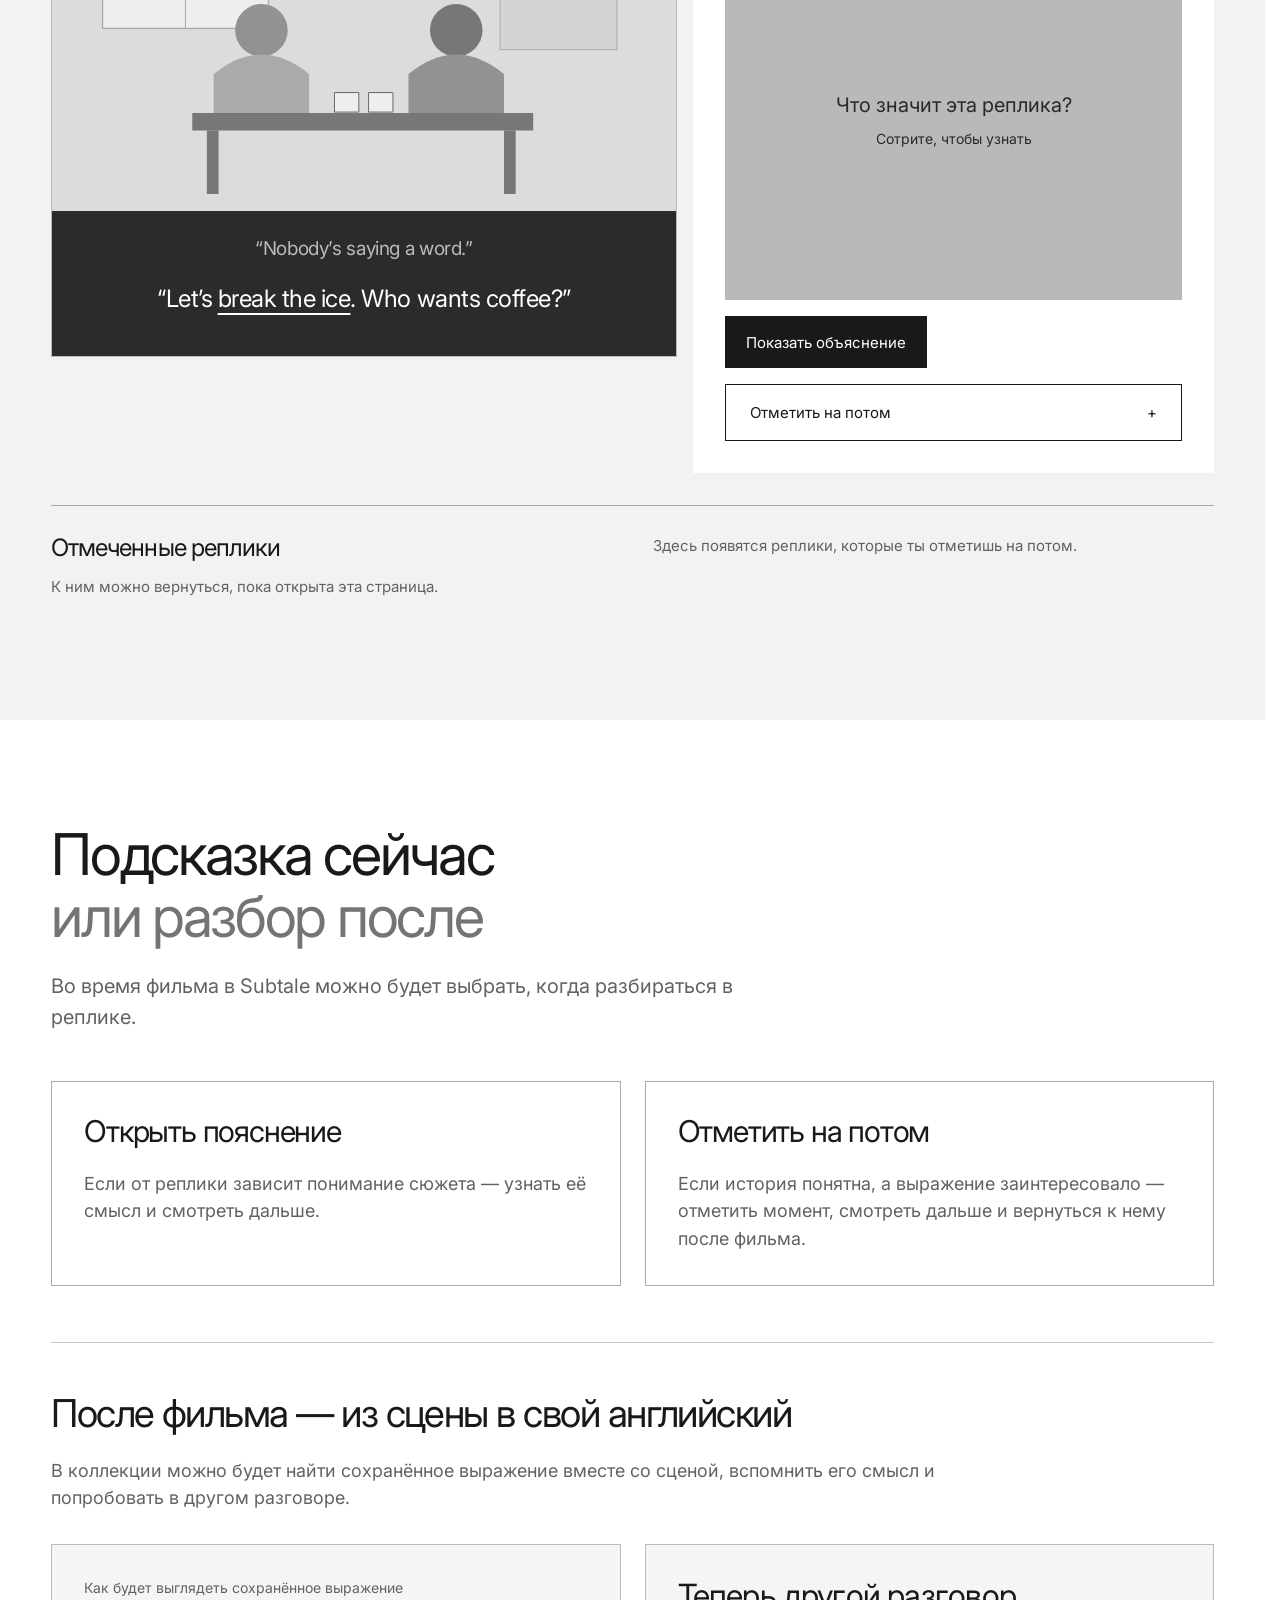
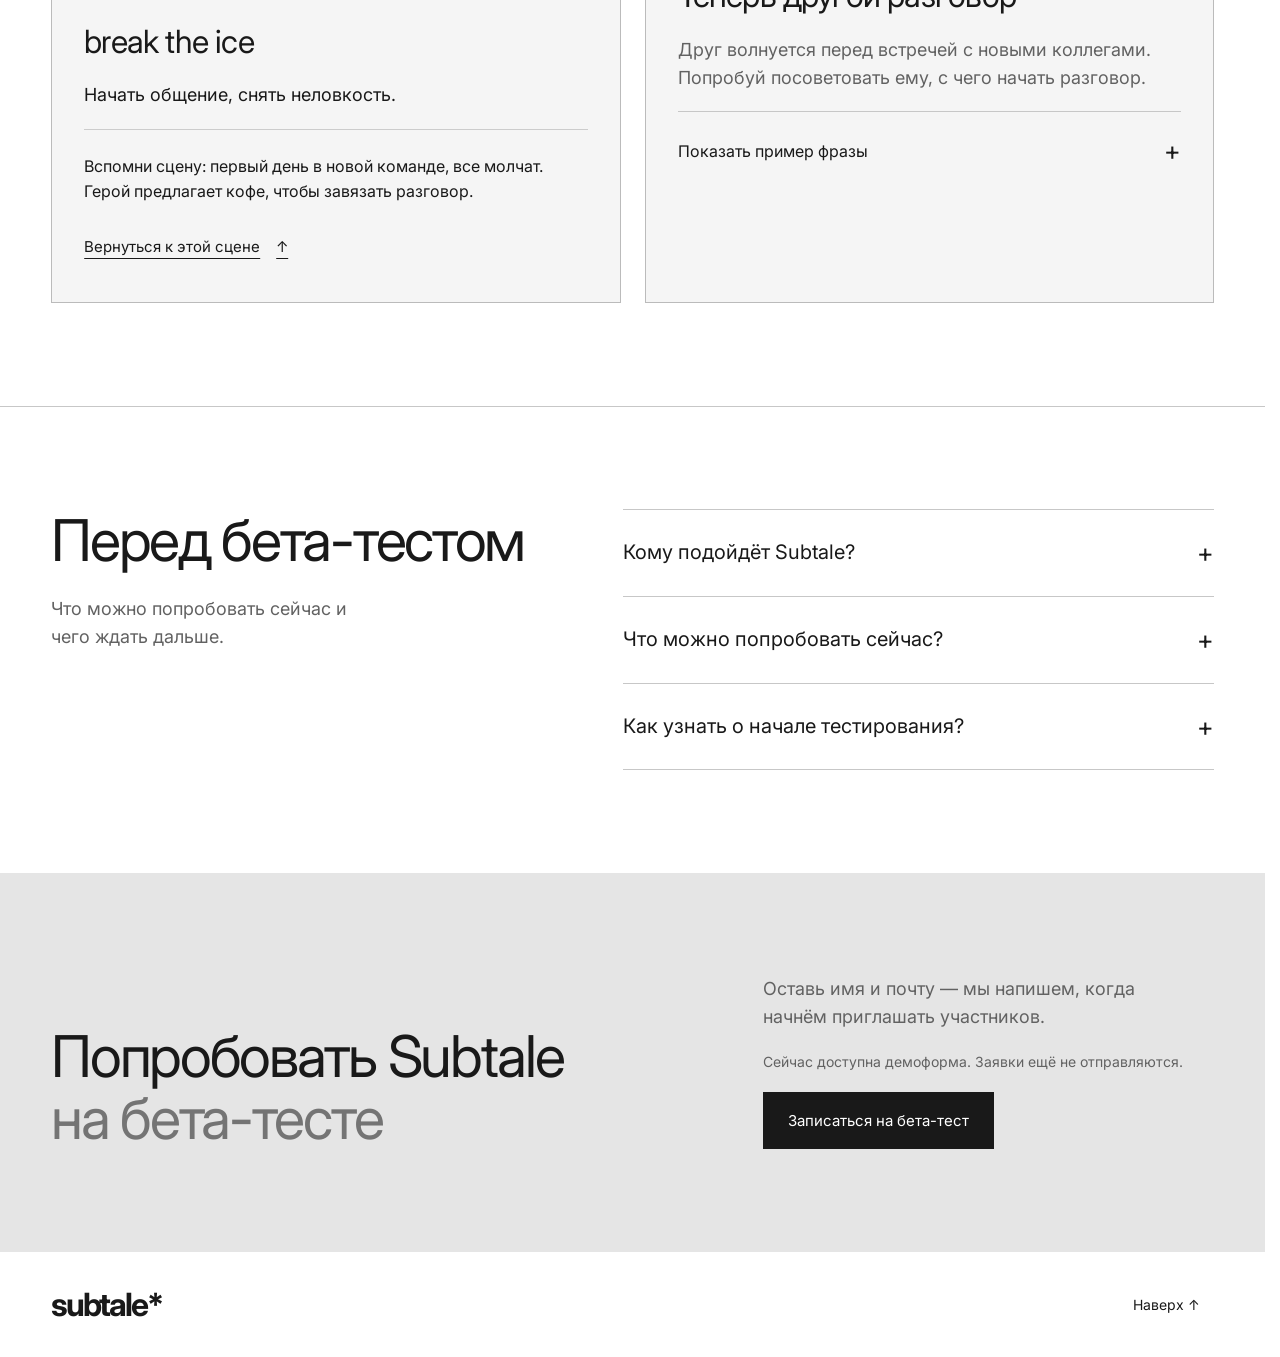
==== commit d97cebbb: "Reframe wireframe around beta signup and scene practice" ====
--- a/wireframe/index.html
+++ b/wireframe/index.html
@@ -3,165 +3,156 @@
 <head>
 <meta charset="utf-8">
 <meta name="viewport" content="width=device-width, initial-scale=1">
-<meta name="description" content="SUBTALE: кино на английском с пояснениями к репликам и разбором после просмотра. Попробуйте подход на трёх интерактивных примерах.">
+<meta name="description" content="Subtale: пояснения к репликам по ходу фильма и практика после просмотра. Попробуй три разбора и узнай о бета-тесте.">
 <link rel="icon" href="data:,">
 <link rel="preload" href="./fonts/Inter-variable.ttf" as="font" type="font/ttf" crossorigin>
 <link rel="stylesheet" href="./wireframe.css">
 <script src="./wireframe.js" defer></script>
 <script src="./scratch-off.js" defer></script>
-<title>SUBTALE — кино для удовольствия и практики английского</title>
+<title>Subtale — кино на английском и запись на бета-тест</title>
 </head>
 <body>
 <a class="skip-link" href="#main">Перейти к содержанию</a>
 <header class="header" id="top">
  <div class="container header-inner">
-  <a class="logo" href="#top" aria-label="SUBTALE — наверх">subtale*</a>
+  <a class="logo" href="#top" aria-label="Subtale — наверх">subtale*</a>
   <nav aria-label="Навигация"><a href="#demo">Примеры</a><a href="#how">Как смотреть</a><a href="#faq">Вопросы</a></nav>
-  <a class="button dark header-cta" href="#demo" hidden>Ещё примеры <span aria-hidden="true">↓</span></a>
+  <a class="button dark header-cta" href="#beta-signup" data-beta-open hidden>Записаться на бета-тест</a>
  </div>
 </header>
 <main id="main" tabindex="-1">
 <section class="container hero" aria-labelledby="hero-title">
  <div class="hero-copy">
-  <h1 id="hero-title">Разобраться в реплике.<br><span class="muted">Вернуться к ней для практики</span></h1>
-  <p class="lead">SUBTALE помогает понять выражение по ходу фильма на английском, а после просмотра — вспомнить сцену и попробовать фразу в другом разговоре.</p>
-  <a class="button dark hero-cta" href="#hero-meaning-toggle">Разобрать «It’s on me» <span aria-hidden="true">↗</span></a>
+  <h1 id="hero-title">Кино на английском, которое смотришь как на родном языке</h1>
+  <div class="hero-description">
+   <p><strong>Во время фильма</strong> в Subtale можно будет сразу открыть пояснение к важной реплике или отметить момент на потом и смотреть дальше.</p>
+   <p><strong>После фильма</strong> — разобрать отмеченные сцены и узнать, какие шутки, намёки и отсылки ты мог пропустить. Полезные выражения можно будет сохранять в коллекцию и повторять, чтобы использовать в разговоре.</p>
+  </div>
+  <div class="hero-actions"><a class="button dark hero-cta" href="#beta-signup" data-beta-open>Записаться на бета-тест</a><a class="text-link" href="#demo" data-demo-link>Посмотреть пример <span aria-hidden="true">↓</span></a></div>
  </div>
- <div class="hero-example hero-story" id="hero-demo">
-  <div class="hero-setting">Друзья пьют кофе в кафе. Приносят счёт, и один из них говорит:</div>
+ <figure class="hero-mockup" aria-label="Пример интерфейса Subtale с открытым пояснением">
+  <figcaption class="mockup-heading"><span>subtale*</span><span>Во время фильма</span></figcaption>
+  <div class="hero-setting">Друзья пьют кофе в кафе. Приносят счёт.</div>
   <div class="cafe-art" aria-hidden="true"><div class="cafe-window"></div><div class="figure figure-left"></div><div class="figure figure-right"></div><div class="cafe-table"></div><div class="cup cup-left"></div><div class="cup cup-right"></div><div class="bill">£</div></div>
-  <div class="hero-caption"><p lang="en">“It’s on me.”</p><p>Что он имеет в виду?</p></div>
-  <details class="hero-breakdown" id="hero-breakdown">
-   <summary id="hero-meaning-toggle">Показать смысл реплики <span aria-hidden="true">+</span></summary>
-   <div class="hero-answer">
-    <h3>«Я угощаю»</h3><p>Герой предлагает заплатить за обоих. Так говорят, когда берут расходы на себя: например, угощают друга кофе или обедом.</p>
-    <button class="button save-button" type="button" data-save="cafe" aria-pressed="false" hidden>Сохранить для практики <span aria-hidden="true">+</span></button>
-    <a class="text-link hero-saved-link" href="#saved-moments" hidden>К сохранённым репликам <span aria-hidden="true">↓</span></a>
-    <details class="hero-practice" id="hero-practice">
-     <summary id="hero-practice-toggle">Попрактиковаться с фразой <span aria-hidden="true">+</span></summary>
-     <p>Теперь вы с другом собираетесь пообедать. Как предложить заплатить за него? Скажите свою фразу вслух.</p>
-     <details id="hero-practice-answer"><summary>Показать вариант ответа <span aria-hidden="true">+</span></summary><p lang="en">“Let’s get lunch. It’s on me.”</p><p>«Давай пообедаем. Я угощаю».</p></details>
-    </details>
-   </div>
-  </details>
-  <a class="text-link hero-more" href="#demo">Ещё 3 примера разбора <span aria-hidden="true">↓</span></a>
- </div>
-</section>
-
-<section class="section value-section" aria-labelledby="value-title">
- <div class="container"><div class="section-intro"><h2 id="value-title">Английский —<br><span class="muted">вместе с тем, что происходит</span></h2><p>В фильме выражение связано с человеком, эмоцией и ситуацией. Разбор помогает увидеть эти связи, а не ограничиваться переводом отдельных слов.</p></div>
- <div class="value-grid"><article><h3>Что сказано</h3><p>Целое выражение: где буквальный перевод подходит, а где уводит в сторону.</p></article><article><h3>Зачем это сказано</h3><p>Намерение героя: пошутить, поддержать, съязвить или сослаться на знакомую историю.</p></article><article><h3>Как сказать самому</h3><p>Другой контекст для той же фразы — чтобы пример не остался привязанным к одной сцене.</p></article></div></div>
+  <div class="hero-caption"><p lang="en">“It’s on me.”</p></div>
+  <div class="mockup-explanation"><p class="card-label">Пояснение к реплике</p><h3>«Я угощаю»</h3><p>Герой предлагает заплатить за обоих. Так говорят, когда хотят угостить кого-то кофе или обедом.</p><span class="mock-action">Отметить на потом <span aria-hidden="true">+</span></span></div>
+ </figure>
 </section>
 
 <section class="section demo-section" id="demo" aria-labelledby="demo-title">
  <div class="container">
-  <div class="section-intro">
-   <h2 id="demo-title">Ещё три сцены.<br><span class="muted">Три повода разобраться.</span></h2>
-   <p>После «It’s on me» попробуйте идиому, иронию и отсылку. В каждом примере можно открыть ответ героя, узнать смысл реплики и оставить её на потом. Объяснение открывается кнопкой или стиранием покрытия.</p>
-  </div>
+  <div class="section-intro"><h2 id="demo-title" tabindex="-1">Три сцены,<br><span class="muted">три повода разобраться</span></h2><p>Знакомые слова могут стать идиомой, иронией или отсылкой. Посмотри на ситуацию и реплику: сотри покрытие или нажми «Показать объяснение», чтобы узнать смысл и намерение героя.</p></div>
   <div class="example-tabs" role="tablist" aria-label="Примеры разбора" hidden>
    <button type="button" role="tab" id="tab-idiom" aria-controls="panel-idiom" aria-selected="true" tabindex="0">01 <span>Идиома</span></button>
    <button type="button" role="tab" id="tab-irony" aria-controls="panel-irony" aria-selected="false" tabindex="-1">02 <span>Ирония</span></button>
    <button type="button" role="tab" id="tab-reference" aria-controls="panel-reference" aria-selected="false" tabindex="-1">03 <span>Отсылка</span></button>
   </div>
   <div class="example-panel" id="panel-idiom" data-example="idiom">
-   <div class="dialogue-stage scene-idiom">
+   <div class="dialogue-stage">
     <p class="scene-context">Первый день в новой команде. За столом неловкое молчание.</p>
     <svg class="scene-art" viewBox="0 0 640 330" aria-hidden="true"><rect x="52" y="38" width="170" height="105" fill="#eee" stroke="#999"/><path d="M137 38v105M52 91h170" stroke="#aaa"/><rect x="460" y="40" width="120" height="125" fill="#d4d4d4" stroke="#aaa"/><path d="M475 65h80m-80 22h65m-65 22h70" stroke="#999"/><circle cx="215" cy="145" r="27" fill="#929292"/><path d="M166 242v-52q49-40 98 0v52" fill="#aaa"/><circle cx="415" cy="145" r="27" fill="#777"/><path d="M366 242v-52q49-40 98 0v52" fill="#929292"/><path d="M144 230h350v18H144z" fill="#777"/><path d="M165 248v65m305-65v65" stroke="#777" stroke-width="12"/><path d="M290 209h25v20h-25zM325 209h25v20h-25z" fill="#eee" stroke="#666"/></svg>
-    <div class="dialogue" aria-live="polite"><p class="scene-line" lang="en">“Nobody’s saying a word.”</p><p class="scene-line" lang="en">“Let’s <mark>break the ice</mark>. Who wants coffee?”</p></div>
-    <button class="scene-next text-link" type="button" hidden>Ответ героя <span aria-hidden="true">→</span></button>
+    <div class="dialogue"><p class="scene-line scene-lead-in" lang="en">“Nobody’s saying a word.”</p><p class="scene-line" lang="en">“Let’s <mark>break the ice</mark>. Who wants coffee?”</p></div>
    </div>
    <div class="meaning-card">
-    <p class="card-label">В чём смысл реплики?</p>
-    <p class="scratch-instruction" id="scratch-hint-idiom">Сотрите покрытие — под ним объяснение.</p>
+    <p class="card-label">Что значит break the ice в этой сцене?</p>
+    <p class="scratch-instruction" id="scratch-hint-idiom">Открой смысл выражения и узнай, зачем герой сказал это здесь.</p>
     <div class="scratch-card" data-scratch="idiom">
-     <div class="scratch-answer" id="answer-idiom"><h3>Начать общение,<br>снять неловкость</h3><p>Break the ice — помочь людям почувствовать себя свободнее в начале общения.</p><p class="scratch-translation">«Все молчат».<br>«Давайте разрядим обстановку. Кто хочет кофе?»</p></div>
+     <div class="scratch-answer" id="answer-idiom"><h3>Начать общение,<br>снять неловкость</h3><p><span lang="en">Break the ice</span> — помочь людям почувствовать себя свободнее в начале общения. Герой предлагает кофе, чтобы дать новым коллегам повод заговорить.</p><p class="scratch-translation">«Все молчат».<br>«Давайте разрядим обстановку. Кто хочет кофе?»</p></div>
      <canvas class="scratch-canvas" aria-hidden="true" hidden></canvas>
     </div>
-    <div class="scratch-actions"><button class="scratch-reveal text-link" type="button" aria-controls="answer-idiom" aria-expanded="false" hidden>Открыть без стирания</button><button class="scratch-reset text-link" type="button" hidden>Стереть ещё раз</button></div>
+    <div class="scratch-actions"><button class="button dark scratch-reveal" type="button" aria-controls="answer-idiom" aria-expanded="false" hidden>Показать объяснение</button><button class="scratch-reset text-link" type="button" hidden>Стереть ещё раз</button></div>
     <p class="scratch-status visually-hidden" role="status" aria-live="polite"></p>
-    <details class="explanation"><summary>Ещё немного контекста <span aria-hidden="true">+</span></summary><div><p>Лёд здесь — образ скованности между незнакомыми людьми. Предложение кофе даёт простой повод заговорить.</p><p><b>На что обратить внимание:</b> выражение относится к началу общения. Оно не означает решить любую трудную проблему.</p></div></details>
-    <button class="button save-button" type="button" data-save="idiom" aria-pressed="false" hidden>Оставить на потом <span aria-hidden="true">+</span></button>
+    <button class="button save-button" type="button" data-save="idiom" aria-pressed="false" hidden>Отметить на потом <span aria-hidden="true">+</span></button>
    </div>
   </div>
   <div class="example-panel" id="panel-irony" data-example="irony">
-   <div class="dialogue-stage scene-irony">
+   <div class="dialogue-stage">
     <p class="scene-context">Лифт только что закрылся. Друзья с тяжёлыми сумками остались снаружи.</p>
     <svg class="scene-art" viewBox="0 0 640 330" aria-hidden="true"><rect x="230" y="28" width="180" height="255" fill="#bbb" stroke="#888"/><path d="M320 28v255" stroke="#888" stroke-width="3"/><rect x="275" y="5" width="90" height="14" fill="#999"/><path d="M40 303h125v-35h25v-35h25v-35" fill="none" stroke="#999" stroke-width="12"/><circle cx="130" cy="147" r="25" fill="#888"/><path d="M90 252v-70q40-30 80 0v70" fill="#aaa"/><circle cx="492" cy="147" r="25" fill="#666"/><path d="M452 252v-70q40-30 80 0v70" fill="#929292"/><path d="M104 252v62m52-62v62m310-62v62m52-62v62" stroke="#777" stroke-width="14"/><rect x="53" y="230" width="42" height="49" fill="#ddd" stroke="#888"/><rect x="532" y="230" width="42" height="49" fill="#ccc" stroke="#888"/></svg>
-    <div class="dialogue" aria-live="polite"><p class="scene-line" lang="en">“There goes the lift.”</p><p class="scene-line" lang="en">“<mark>Great timing.</mark> Now we get to carry these upstairs.”</p></div>
-    <button class="scene-next text-link" type="button" hidden>Ответ героя <span aria-hidden="true">→</span></button>
+    <div class="dialogue"><p class="scene-line scene-lead-in" lang="en">“There goes the lift.”</p><p class="scene-line" lang="en">“<mark>Great timing.</mark> Now we get to carry these upstairs.”</p></div>
    </div>
    <div class="meaning-card">
-    <p class="card-label">В чём смысл реплики?</p>
-    <p class="scratch-instruction" id="scratch-hint-irony">Сотрите покрытие — под ним объяснение.</p>
+    <p class="card-label">Почему герой говорит great timing?</p>
+    <p class="scratch-instruction" id="scratch-hint-irony">Открой смысл выражения и узнай, зачем герой сказал это здесь.</p>
     <div class="scratch-card" data-scratch="irony">
-     <div class="scratch-answer" id="answer-irony"><h3>«Вовремя» —<br>с иронией</h3><p>Буквально great timing — «отличный выбор момента». Здесь герой недоволен: они опоздали к лифту.</p><p class="scratch-translation">«Лифт ушёл».<br>«Как вовремя. Теперь понесём всё по лестнице».</p></div>
+     <div class="scratch-answer" id="answer-irony"><h3>«Вовремя» —<br>с иронией</h3><p>Буквально <span lang="en">great timing</span> — «отличный выбор момента». Но друзья опоздали к лифту. Герой выражает досаду: теперь сумки придётся нести по лестнице.</p><p class="scratch-translation">«Лифт ушёл».<br>«Как вовремя. Теперь понесём всё по лестнице».</p></div>
      <canvas class="scratch-canvas" aria-hidden="true" hidden></canvas>
     </div>
-    <div class="scratch-actions"><button class="scratch-reveal text-link" type="button" aria-controls="answer-irony" aria-expanded="false" hidden>Открыть без стирания</button><button class="scratch-reset text-link" type="button" hidden>Стереть ещё раз</button></div>
+    <div class="scratch-actions"><button class="button dark scratch-reveal" type="button" aria-controls="answer-irony" aria-expanded="false" hidden>Показать объяснение</button><button class="scratch-reset text-link" type="button" hidden>Стереть ещё раз</button></div>
     <p class="scratch-status visually-hidden" role="status" aria-live="polite"></p>
-    <details class="explanation"><summary>Ещё немного контекста <span aria-hidden="true">+</span></summary><div><p>Положительная оценка не совпадает с ситуацией: тяжёлые сумки придётся нести самим. Это противоречие и делает реплику ироничной.</p><p><b>Те же слова, другой смысл:</b> если друг успел придержать лифт, great timing могло бы прозвучать как искренняя благодарность.</p></div></details>
-    <button class="button save-button" type="button" data-save="irony" aria-pressed="false" hidden>Оставить на потом <span aria-hidden="true">+</span></button>
+    <button class="button save-button" type="button" data-save="irony" aria-pressed="false" hidden>Отметить на потом <span aria-hidden="true">+</span></button>
    </div>
   </div>
   <div class="example-panel" id="panel-reference" data-example="reference">
-   <div class="dialogue-stage scene-reference">
+   <div class="dialogue-stage">
     <p class="scene-context">В офисе пропал торт. Сэм замечает крошки на столе коллеги.</p>
     <svg class="scene-art" viewBox="0 0 640 330" aria-hidden="true"><rect x="50" y="40" width="150" height="110" fill="#eee" stroke="#999"/><path d="M125 40v110M50 95h150" stroke="#aaa"/><circle cx="225" cy="145" r="26" fill="#888"/><path d="M182 242v-61q43-30 86 0v61" fill="#aaa"/><circle cx="425" cy="145" r="26" fill="#666"/><path d="M382 242v-61q43-30 86 0v61" fill="#929292"/><path d="M145 236h365v17H145z" fill="#777"/><path d="M168 253v60m315-60v60" stroke="#777" stroke-width="12"/><ellipse cx="350" cy="226" rx="34" ry="7" fill="#eee"/><path d="M337 216l27-15v20z" fill="#b1b1b1" stroke="#666"/><path d="M301 224h4m-17-2h3m-17-3h3m-17-4h3" stroke="#555" stroke-width="4"/></svg>
-    <div class="dialogue" aria-live="polite"><p class="scene-line" lang="en">“The crumbs lead straight to Tom’s desk.”</p><p class="scene-line" lang="en">“All right, <mark>Sherlock</mark>. Mystery solved.”</p></div>
-    <button class="scene-next text-link" type="button" hidden>Ответ героя <span aria-hidden="true">→</span></button>
+    <div class="dialogue"><p class="scene-line scene-lead-in" lang="en">“The crumbs lead straight to Tom’s desk.”</p><p class="scene-line" lang="en">“All right, <mark>Sherlock</mark>. Mystery solved.”</p></div>
    </div>
    <div class="meaning-card">
-    <p class="card-label">В чём смысл реплики?</p>
-    <p class="scratch-instruction" id="scratch-hint-reference">Сотрите покрытие — под ним объяснение.</p>
+    <p class="card-label">Зачем Сэма называют Шерлоком?</p>
+    <p class="scratch-instruction" id="scratch-hint-reference">Открой смысл выражения и узнай, зачем герой сказал это здесь.</p>
     <div class="scratch-card" data-scratch="reference">
-     <div class="scratch-answer" id="answer-reference"><h3>Имя стало<br>сравнением</h3><p>Сэма называют Шерлоком, сравнивая с детективом Шерлоком Холмсом. Это не настоящее имя героя.</p><p class="scratch-translation">«Крошки ведут прямо к столу Тома».<br>«Ладно, Шерлок. Загадка раскрыта».</p></div>
+     <div class="scratch-answer" id="answer-reference"><h3>Сравнить<br>с детективом</h3><p>Сэма сравнивают с Шерлоком Холмсом: он нашёл «улику» и раскрыл пропажу торта. Находка очевидна, поэтому реплика может звучать как дружеская подколка. Точный тон зависел бы от подачи актёров.</p><p class="scratch-translation">«Крошки ведут прямо к столу Тома».<br>«Ладно, Шерлок. Загадка раскрыта».</p></div>
      <canvas class="scratch-canvas" aria-hidden="true" hidden></canvas>
     </div>
-    <div class="scratch-actions"><button class="scratch-reveal text-link" type="button" aria-controls="answer-reference" aria-expanded="false" hidden>Открыть без стирания</button><button class="scratch-reset text-link" type="button" hidden>Стереть ещё раз</button></div>
+    <div class="scratch-actions"><button class="button dark scratch-reveal" type="button" aria-controls="answer-reference" aria-expanded="false" hidden>Показать объяснение</button><button class="scratch-reset text-link" type="button" hidden>Стереть ещё раз</button></div>
     <p class="scratch-status visually-hidden" role="status" aria-live="polite"></p>
-    <details class="explanation"><summary>Ещё немного контекста <span aria-hidden="true">+</span></summary><div><p>Шерлок Холмс известен умением раскрывать загадки по деталям. В этом диалоге его имя превращает обычное наблюдение в маленькое «расследование».</p><p><b>Возможный оттенок:</b> находка довольно очевидна, поэтому сравнение можно прочитать как дружескую подколку. Окончательный тон зависел бы от подачи актёров.</p></div></details>
-    <button class="button save-button" type="button" data-save="reference" aria-pressed="false" hidden>Оставить на потом <span aria-hidden="true">+</span></button>
+    <button class="button save-button" type="button" data-save="reference" aria-pressed="false" hidden>Отметить на потом <span aria-hidden="true">+</span></button>
    </div>
   </div>
   <div class="saved-moments" id="saved-moments" hidden>
-   <div><h3>После просмотра</h3><p>Выбранные реплики остаются под рукой, пока открыта эта страница.</p></div>
-   <div class="saved-content"><p id="saved-empty">Пока ничего не выбрано. Любой пример можно оставить на потом.</p><ul id="saved-list" aria-label="Выбранные реплики"></ul><p id="save-status" class="visually-hidden" role="status" aria-live="polite"></p></div>
+   <div><h3>Отмеченные реплики</h3><p>К ним можно вернуться, пока открыта эта страница.</p></div>
+   <div class="saved-content"><p id="saved-empty">Здесь появятся реплики, которые ты отметишь на потом.</p><ul id="saved-list" aria-label="Отмеченные реплики"></ul><p id="save-status" class="visually-hidden" role="status" aria-live="polite"></p></div>
   </div>
  </div>
 </section>
 
-<section class="section journey-section" id="how" aria-labelledby="how-title">
+<section class="section viewing-section" id="how" aria-labelledby="how-title">
  <div class="container">
-  <div class="section-intro"><h2 id="how-title">История продолжается.<br><span class="muted">Вопросы не теряются.</span></h2><p>Пауза и поиск перевода иногда необходимы. Но не каждое выражение хочется изучать посреди сцены. В SUBTALE мы хотим соединить помощь по ходу фильма и возвращение к интересному после.</p></div>
-  <div class="journeys">
-   <article class="journey ordinary"><h3>Когда перевод приходится искать отдельно</h3><ol><li><span>Непонятная фраза</span><p>Возникает вопрос о реплике.</p></li><li><span>Пауза и другой инструмент</span><p>Нужно перенести фразу в поиск или переводчик.</p></li><li><span>Поиск контекста</span><p>Одного перевода бывает мало: важны ситуация и интонация.</p></li><li><span>Возвращение к фильму</span><p>Просмотр продолжается, разбор остаётся в другом месте.</p></li></ol></article>
-   <article class="journey subtale"><div class="journey-heading"><h3>Сценарий SUBTALE</h3><span>К этому мы идём</span></div><ol><li><span>Короткое пояснение рядом с репликой</span><p>Достаточно смысла, чтобы продолжить следить за историей.</p></li><li><span>Интересное — на потом</span><p>Сохранённый момент можно будет разобрать после фильма.</p></li><li><span>Выражение вместе со сценой</span><p>Значение, шутка или отсылка — в контексте, где они прозвучали.</p></li></ol><a class="text-link" href="#demo">Попробовать этот подход на примерах <span aria-hidden="true">↗</span></a></article>
+  <div class="section-intro"><h2 id="how-title">Подсказка сейчас<br><span class="muted">или разбор после</span></h2><p>Во время фильма в Subtale можно будет выбрать, когда разбираться в реплике.</p></div>
+  <div class="viewing-options">
+   <article><h3>Открыть пояснение</h3><p>Если от реплики зависит понимание сюжета — узнать её смысл и смотреть дальше.</p></article>
+   <article><h3>Отметить на потом</h3><p>Если история понятна, а выражение заинтересовало — отметить момент, смотреть дальше и вернуться к нему после фильма.</p></article>
   </div>
-  <p class="comparison-note">Сравниваем два сценария, а не возможности всех сервисов. Переводчики и учебные инструменты тоже могут объяснять контекст; их функции различаются.</p>
+  <div class="practice-flow" id="practice" aria-labelledby="practice-title">
+   <div class="practice-heading"><h3 id="practice-title">После фильма — из сцены в свой английский</h3><p>В коллекции можно будет найти сохранённое выражение вместе со сценой, вспомнить его смысл и попробовать в другом разговоре.</p></div>
+   <div class="practice-grid">
+    <article class="practice-card"><p class="card-label">Как будет выглядеть сохранённое выражение</p><h4 lang="en">break the ice</h4><p>Начать общение, снять неловкость.</p><p class="practice-note">Вспомни сцену: первый день в новой команде, все молчат. Герой предлагает кофе, чтобы завязать разговор.</p><a class="text-link" href="#demo" data-example-link="idiom">Вернуться к этой сцене <span aria-hidden="true">↑</span></a></article>
+    <article class="practice-card practice-prompt"><h4>Теперь другой разговор</h4><p>Друг волнуется перед встречей с новыми коллегами. Попробуй посоветовать ему, с чего начать разговор.</p><details><summary>Показать пример фразы <span aria-hidden="true">+</span></summary><blockquote lang="en">“A simple question can <mark>break the ice</mark>.”</blockquote><p>«Простой вопрос может помочь начать общение».</p></details></article>
+   </div>
+  </div>
  </div>
-</section>
-
-<section class="section practice-section" id="practice" aria-labelledby="practice-title">
- <div class="container practice-grid"><div><h2 id="practice-title">Из сцены —<br><span class="muted">в свой английский</span></h2><p>Понять реплику — первый шаг. После просмотра можно задержаться на выражении: вспомнить ситуацию и примерить его к другому разговору.</p></div><div class="practice-card"><p class="card-label">То же выражение, другой разговор</p><blockquote lang="en">“A simple question can <mark>break the ice</mark>.”</blockquote><p>«Простой вопрос может помочь начать общение».</p><p class="practice-note">На встрече с новыми людьми, в начале созвона, на первом занятии: меняется ситуация, а смысл выражения остаётся.</p><a class="text-link" href="#demo">Вернуться к сцене <span aria-hidden="true">↑</span></a></div></div>
 </section>
 
 <section class="section faq-section" id="faq" aria-labelledby="faq-title">
  <div class="container faq-grid">
-  <div><h2 id="faq-title">Просмотр<br><span class="muted">в своём темпе</span></h2><p>О языке, разборе и том, как совместить их с удовольствием от фильма.</p></div>
+  <div><h2 id="faq-title">Перед бета-тестом</h2><p>Что можно попробовать сейчас и чего ждать дальше.</p></div>
   <div class="faq-list">
-   <details><summary>Нужно разбирать каждую реплику? <span aria-hidden="true">+</span></summary><p>Нет. Смысл такого подхода — помогать там, где возник вопрос, а не превращать весь фильм в задание. Интересное можно оставить на потом; объяснение на странице доступно и без стирания.</p></details>
-   <details><summary>Если мне пока трудно смотреть в оригинале? <span aria-hidden="true">+</span></summary><p>Начните с короткой сцены или знакомой истории. В примерах выше есть перевод и контекст. Они помогут оценить сам способ разбора; универсальный языковой уровень для полноценного просмотра мы пока не определили.</p></details>
-   <details><summary>Чем это отличается от перевода? <span aria-hidden="true">+</span></summary><p>Здесь выражение связано с ситуацией: кто говорит, что происходит и зачем выбраны эти слова. Перевод помогает понять содержание, а контекст — увидеть шутку, намерение или отсылку. Другие инструменты тоже могут давать такие объяснения.</p></details>
-   <details><summary>Это может заменить занятия английским? <span aria-hidden="true">+</span></summary><p>Кино даёт материал для языковой практики. Но понимание реплик само по себе не заменяет разговор, обратную связь и систематическую работу с языком.</p></details>
+   <details><summary>Кому подойдёт Subtale? <span aria-hidden="true">+</span></summary><p>Тем, кто хочет смотреть кино на английском и разбираться в живой речи: выражениях, шутках и отсылках. Начать можно с трёх сцен выше — в них есть ситуация, английские реплики и пояснения.</p></details>
+   <details><summary>Что можно попробовать сейчас? <span aria-hidden="true">+</span></summary><p>На этой странице можно открыть три разбора, стереть покрытие с объяснения и отметить реплику на потом. В блоке практики — попробовать выражение в другом разговоре. Полноценный просмотр с Subtale ещё создаётся.</p></details>
+   <details><summary>Как узнать о начале тестирования? <span aria-hidden="true">+</span></summary><p>Когда начнём приглашать участников, мы напишем на почту из заявки. Дата пока не объявлена. Сейчас форма работает как демо: данные не отправляются, запись на тест ещё не подключена.</p></details>
   </div>
  </div>
 </section>
 
 <section class="section final-section" id="action" aria-labelledby="action-title">
- <div class="container final-grid"><h2 id="action-title">Любимый сюжет.<br><span class="muted">Живой английский.</span></h2><div><p>Одна сцена — новое выражение в знакомой ситуации. Здесь уже можно перелистать диалог, стереть покрытие и выбрать реплику для возвращения.</p><p class="access-note">Сейчас доступен интерактивный разбор на странице. Полноценный просмотр с SUBTALE ещё создаётся.</p><a class="text-link" href="#demo" id="another-example">Выбрать пример для разбора <span aria-hidden="true">↑</span></a></div></div>
+ <div class="container final-grid"><h2 id="action-title">Попробовать Subtale<br><span class="muted">на бета-тесте</span></h2><div><p>Оставь имя и почту — мы напишем, когда начнём приглашать участников.</p><p class="access-note">Сейчас доступна демоформа. Заявки ещё не отправляются.</p><a class="button dark" href="#beta-signup" data-beta-open>Записаться на бета-тест</a></div></div>
 </section>
 </main>
-<footer class="container footer"><a class="logo" href="#top" aria-label="SUBTALE — наверх">subtale*</a><a href="#top">Наверх ↑</a></footer>
+<footer class="container footer"><a class="logo" href="#top" aria-label="Subtale — наверх">subtale*</a><a href="#top">Наверх ↑</a></footer>
+<section class="signup-form" id="beta-signup" aria-labelledby="beta-title">
+ <button class="signup-close text-link" type="button" aria-label="Закрыть форму" hidden>Закрыть <span aria-hidden="true">×</span></button>
+ <p class="form-label">Демоформа</p><h2 id="beta-title">Запись на бета-тест</h2>
+ <p id="beta-intro">Мы напишем, когда начнём приглашать участников.</p>
+ <p class="demo-notice" id="beta-demo-note">Сбор заявок пока не подключён. Имя и почта не отправляются и не сохраняются.</p>
+ <form id="beta-form" aria-describedby="beta-demo-note">
+  <label for="beta-name">Имя</label><input id="beta-name" name="name" autocomplete="given-name" required maxlength="100">
+  <label for="beta-email">Почта</label><input id="beta-email" name="email" type="email" autocomplete="email" inputmode="email" required maxlength="254">
+  <button class="button dark" type="submit" disabled>Проверить демоформу</button>
+  <p id="beta-status" class="form-status" role="status" aria-live="polite"></p>
+ </form>
+ <noscript><p>Для проверки демоформы включи JavaScript. Данные не отправляются.</p></noscript>
+</section>
 </body>
 </html>
--- a/wireframe/wireframe.css
+++ b/wireframe/wireframe.css
@@ -1212,3 +1212,97 @@
     padding:24px;
   }
 }
+
+/* Beta landing: approved offer, static product preview and one shared form. */
+html { scrollbar-gutter: stable; }
+.hero { grid-template-columns: minmax(0,1.08fr) minmax(0,1fr); gap: 56px; }
+.hero-copy h1 { font-size: clamp(44px,4.3vw,62px); line-height: 1.07; }
+.hero-description { margin-block: 32px; }
+.hero-description p { color: var(--mid); font-size: 18px; line-height: 1.55; }
+.hero-description strong { color: var(--ink); font-weight: 600; }
+.hero-description p:last-child { margin-bottom: 0; }
+.hero-actions { display: flex; flex-wrap: wrap; gap: 12px 24px; align-items: center; }
+.hero-actions .text-link { font-size: 15px; }
+.hero-mockup { margin: 0; border: 1px solid #aaa; background: #eaeaea; min-width: 0; }
+.mockup-heading { display: flex; align-items: center; justify-content: space-between; gap: 16px; padding: 18px 24px; border-bottom: 1px solid #bbb; font-size: 13px; color: #555; }
+.mockup-heading span:first-child { font-size: 22px; color: var(--ink); font-weight: 700; letter-spacing: -.06em; }
+.hero-mockup .hero-caption { min-height: 0; }
+.hero-mockup .hero-caption p { font-size: 34px; margin: 0; color: #fff; }
+.mockup-explanation { padding: 24px; background: #fff; }
+.mockup-explanation .card-label { margin-bottom: 12px; }
+.mockup-explanation h3 { margin-bottom: 16px; }
+.mockup-explanation p:not(.card-label) { font-size: 17px; color: var(--mid); }
+.mock-action { display: flex; justify-content: space-between; align-items: center; gap: 16px; padding: 16px 20px; border: 1px solid #aaa; font-size: 16px; }
+.dialogue-stage .dialogue .scene-lead-in { color: #bbb; font-size: 19px; margin-bottom: 20px; }
+.meaning-card .card-label { color: var(--ink); font-size: 18px; line-height: 1.4; }
+.scratch-actions { margin-block: 16px 0; align-items: center; }
+.scratch-actions .scratch-reveal { padding: 14px 20px; min-height: 52px; border: 1px solid var(--ink); font-size: 15px; text-align: center; }
+.scratch-actions .scratch-reveal[aria-disabled="true"] { background: #ddd; color: #444; border-color: #aaa; }
+.scratch-actions .scratch-reveal:focus-visible { outline-color: var(--ink); }
+.viewing-options { display: grid; grid-template-columns: 1fr 1fr; gap: 24px; }
+.viewing-options article { border: 1px solid #aaa; padding: 32px; }
+.viewing-options h3 { font-size: 30px; margin-bottom: 20px; }
+.viewing-options p { color: var(--mid); margin: 0; }
+.practice-flow { border-top: 1px solid var(--line); margin-top: 56px; padding-top: 48px; }
+.practice-heading { max-width: 900px; margin-bottom: 32px; }
+.practice-heading h3 { font-size: clamp(30px,3vw,42px); }
+.practice-heading p { color: var(--mid); margin: 20px 0 0; }
+.practice-flow .practice-grid { gap: 24px; }
+.practice-flow .practice-card { background: #f5f5f5; }
+.practice-card h4 { font-size: 32px; line-height: 1.2; font-weight: 400; letter-spacing: -.025em; margin: 0 0 20px; }
+.practice-card .card-label { font-size: 14px; }
+.practice-card .text-link { font-size: 15px; }
+.practice-prompt p { color: var(--mid); }
+.practice-prompt summary { font-size: 16px; }
+.practice-prompt blockquote { margin-block: 16px; font-size: 26px; }
+.signup-form { width: min(560px,calc(100% - 32px)); margin: 40px auto; padding: 32px; border: 1px solid var(--ink); background: #fff; }
+.signup-dialog { width: min(560px,calc(100% - 32px)); max-width: none; max-height: calc(100dvh - 32px); padding: 0; border: 1px solid var(--ink); color: var(--ink); background: #fff; overflow-y: auto; }
+.signup-dialog::backdrop { background: rgb(0 0 0 / .5); }
+.signup-dialog .signup-form { width: auto; margin: 0; border: 0; }
+.signup-close { display: flex; margin: -12px 0 16px auto; border: 0; background: transparent; padding: 8px; font-size: 14px; min-height: 44px; }
+.signup-close span { font-size: 26px; }
+.signup-form h2 { font-size: 40px; margin-bottom: 20px; }
+.signup-form p { font-size: 16px; }
+.form-label { font-size: 13px!important; text-transform: uppercase; letter-spacing: .08em; color: var(--mid); }
+.demo-notice { background: #eee; padding: 16px; }
+.signup-form label { display: block; font-size: 16px; margin-bottom: 8px; }
+.signup-form input { width: 100%; min-height: 50px; border: 1px solid #999; border-radius: 0; padding: 12px; font: inherit; font-size: 16px; margin-bottom: 24px; color: var(--ink); background: #fff; }
+input:focus-visible { outline: 3px solid var(--ink); outline-offset: 3px; }
+.signup-form [type="submit"] { width: 100%; }
+.signup-form [type="submit"]:disabled { opacity: .6; cursor: default; }
+.form-status { margin: 20px 0 0; }
+.form-status:empty { margin: 0; }
+body.modal-open { overflow: hidden; }
+#demo-title:focus { outline: 0; }
+@media(max-width:1100px) {
+ .hero { gap: 32px; }
+ .hero-actions .button { padding-inline: 20px; }
+}
+@media(max-width:760px) {
+ .hero { grid-template-columns: 1fr; gap: 40px; }
+ .hero-copy h1 { font-size: clamp(36px,8vw,50px); }
+ .hero-description { margin-block: 24px; }
+ .hero-description p { font-size: 17px; }
+ .hero-actions { gap: 12px; }
+ .hero-actions .button { width: 100%; }
+ .header-cta { font-size: 12px; padding-inline: 12px; }
+ .header .logo { font-size: 26px; }
+ .viewing-options { grid-template-columns: 1fr; gap: 16px; }
+ .viewing-options article { padding: 24px; }
+ .viewing-options h3 { font-size: 27px; }
+ .practice-flow { margin-top: 40px; padding-top: 32px; }
+ .practice-flow .practice-grid { grid-template-columns: 1fr; gap: 16px; }
+ .practice-card h4 { font-size: 28px; }
+ .signup-form { padding: 24px; }
+ .signup-form h2 { font-size: 34px; }
+ .signup-form p { font-size: 15px; }
+ .signup-dialog { max-height: calc(100dvh - 24px); }
+ .final-grid .button { width: 100%; }
+}
+@media(max-width:360px) {
+ .header-inner { column-gap: 8px; }
+ .header-cta { font-size: 11px; padding-inline: 9px; }
+ .header .logo { font-size: 24px; }
+ .hero-copy h1 { font-size: 34px; }
+ .mockup-explanation { padding: 20px; }
+}
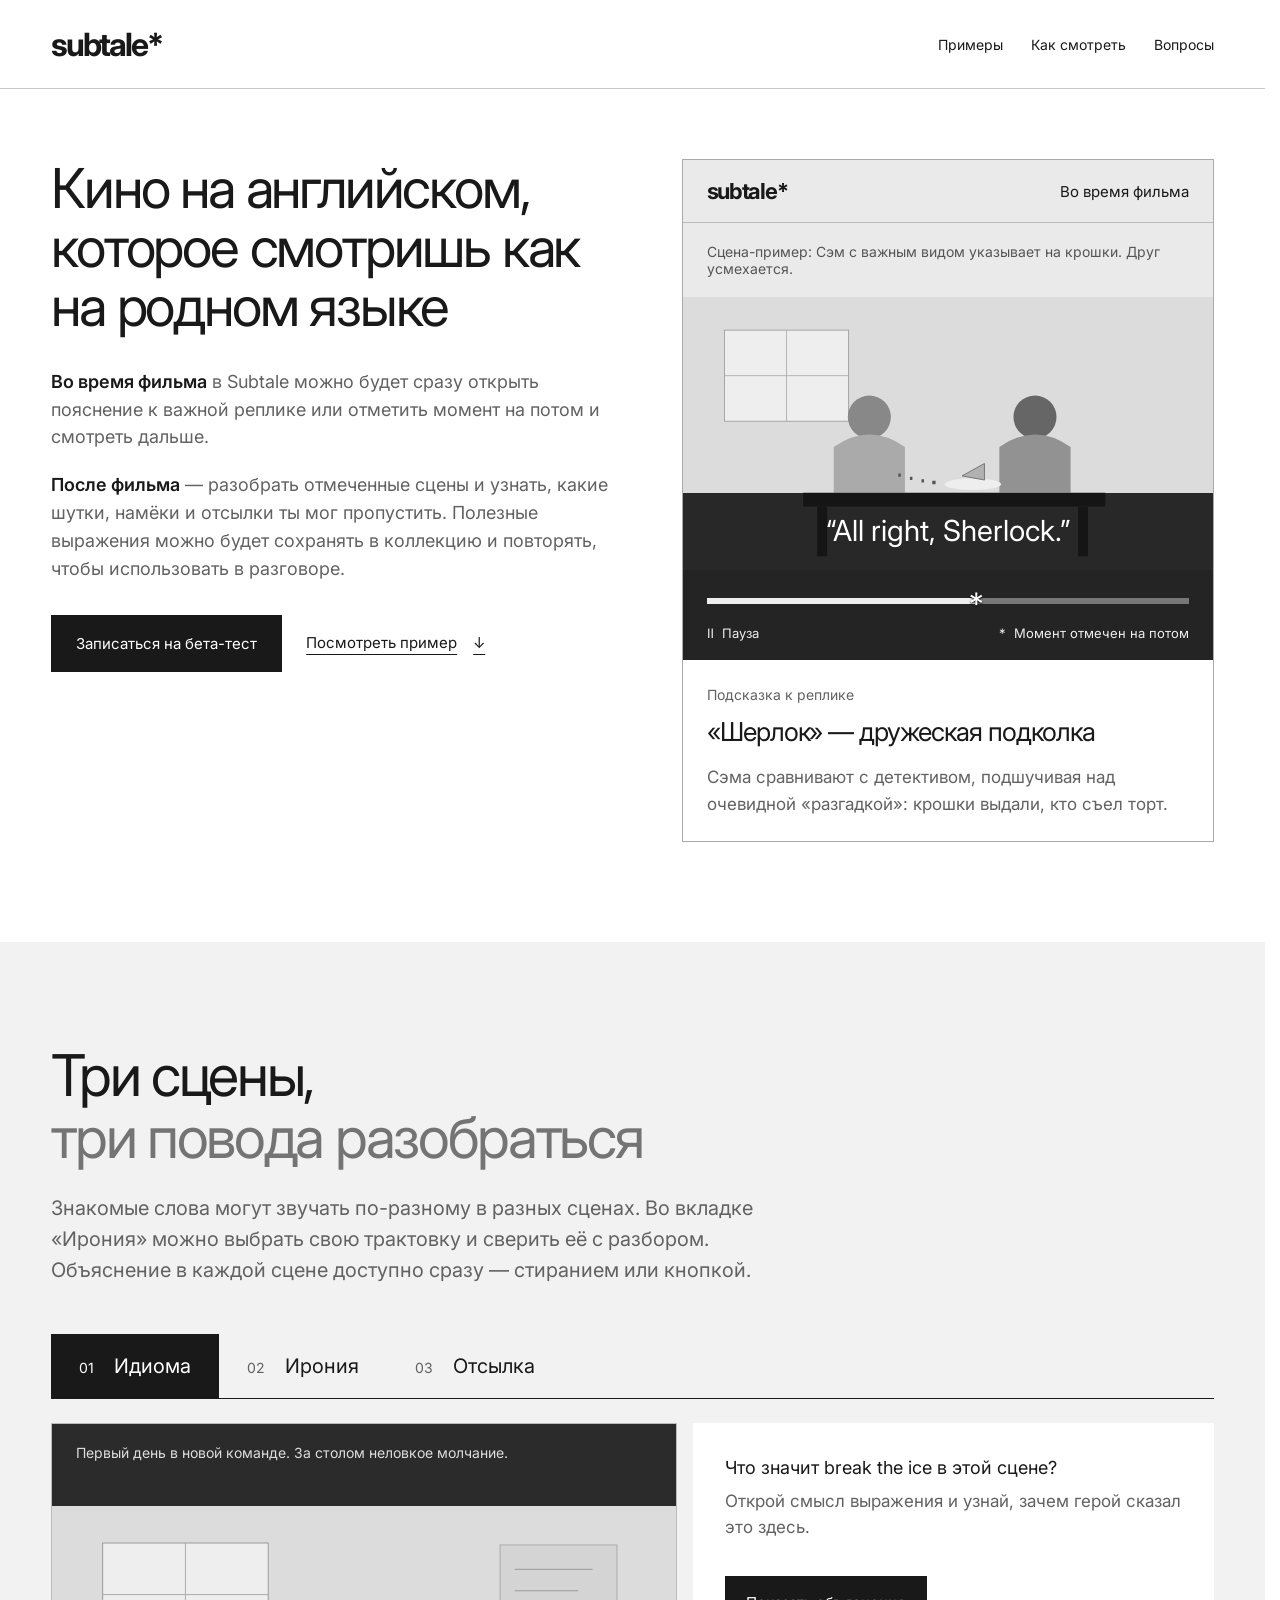
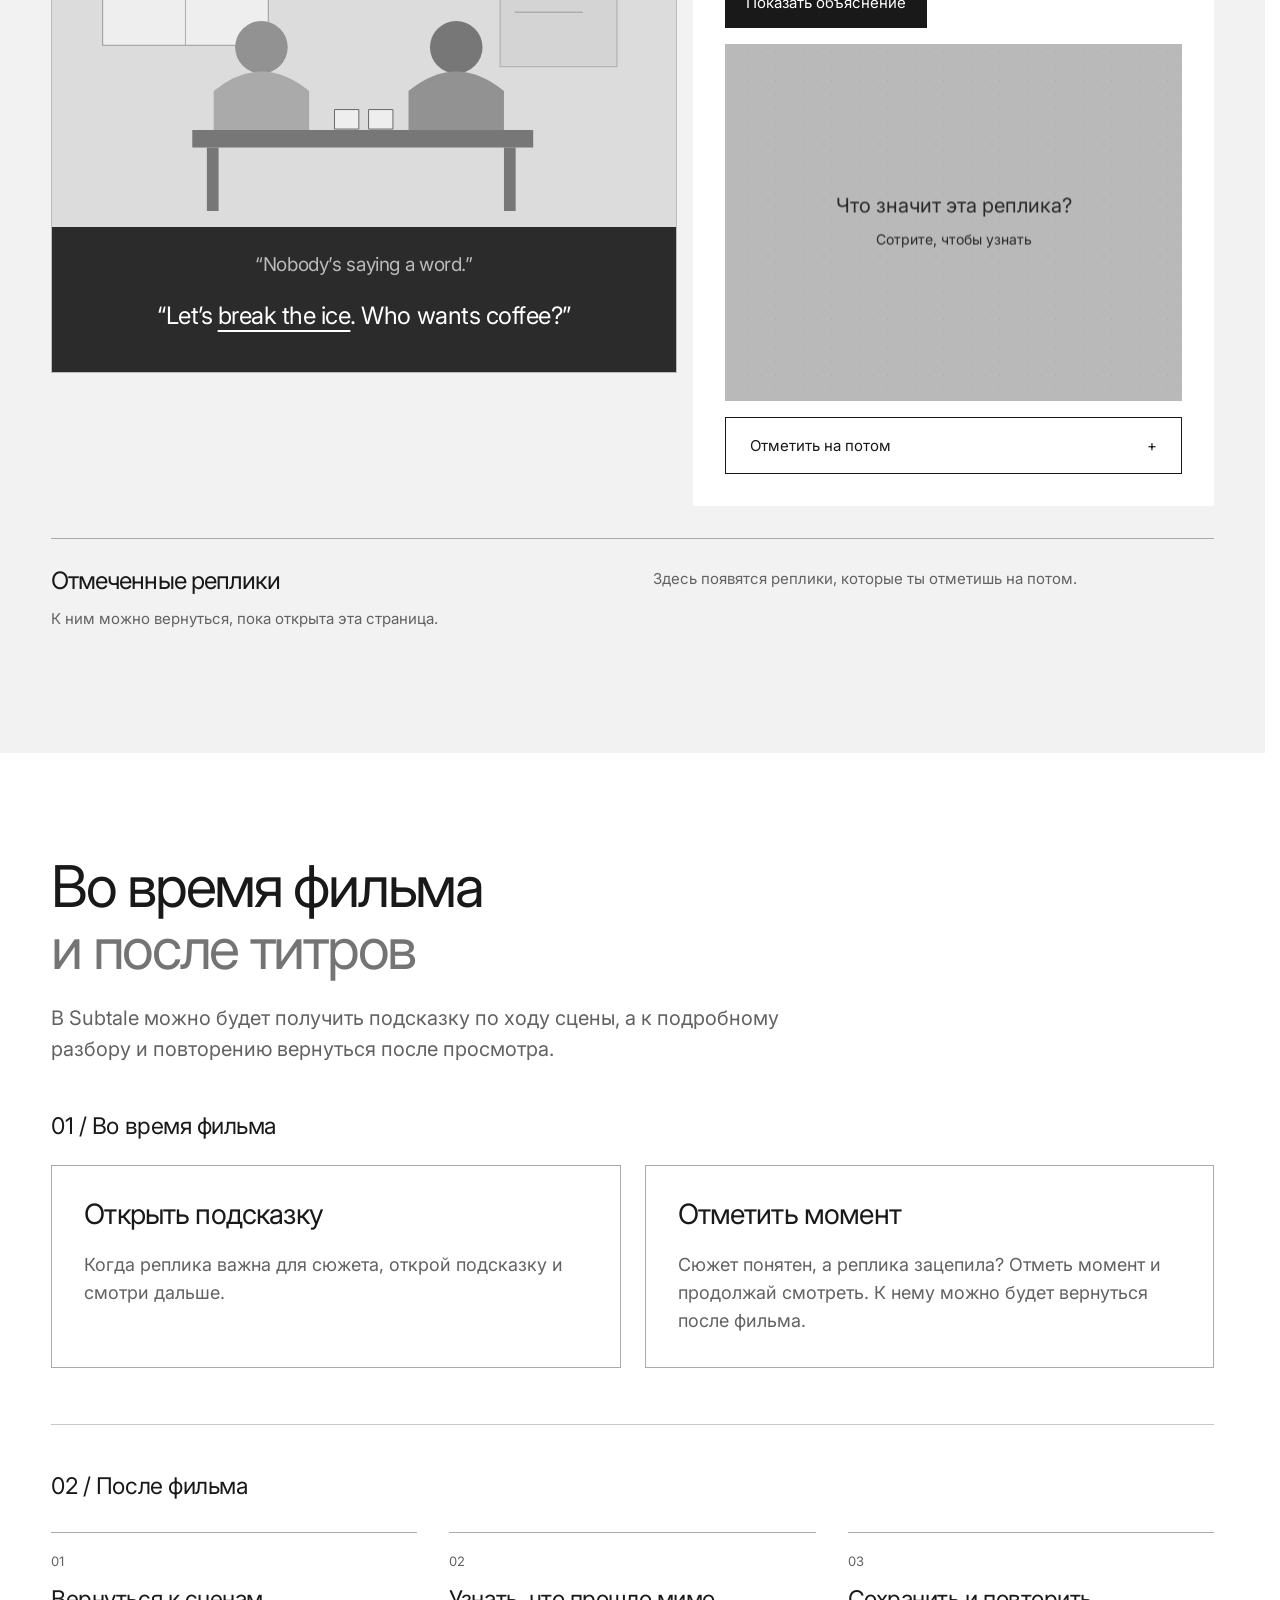
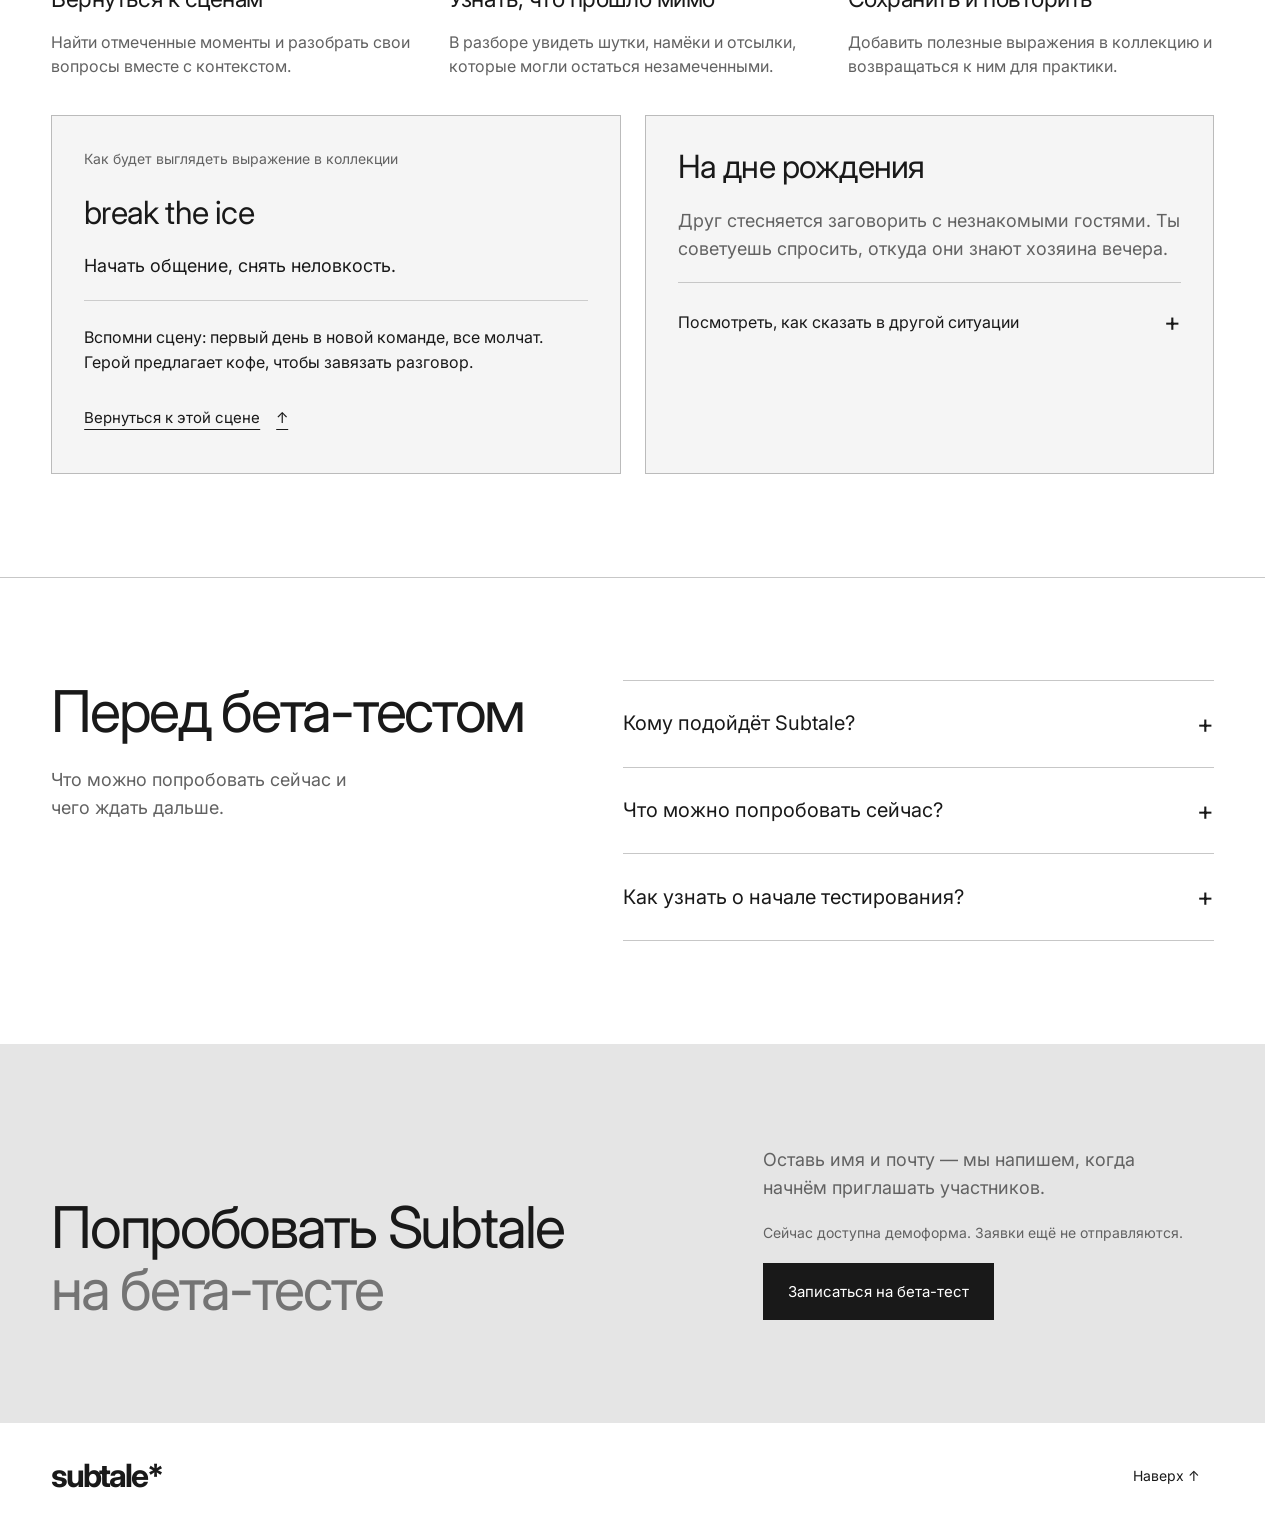
==== commit 0bcaf292: "Clarify scene context and add optional interpretation comparison" ====
--- a/wireframe/index.html
+++ b/wireframe/index.html
@@ -28,20 +28,26 @@
    <p><strong>Во время фильма</strong> в Subtale можно будет сразу открыть пояснение к важной реплике или отметить момент на потом и смотреть дальше.</p>
    <p><strong>После фильма</strong> — разобрать отмеченные сцены и узнать, какие шутки, намёки и отсылки ты мог пропустить. Полезные выражения можно будет сохранять в коллекцию и повторять, чтобы использовать в разговоре.</p>
   </div>
-  <div class="hero-actions"><a class="button dark hero-cta" href="#beta-signup" data-beta-open>Записаться на бета-тест</a><a class="text-link" href="#demo" data-demo-link>Посмотреть пример <span aria-hidden="true">↓</span></a></div>
+  <div class="hero-actions"><a class="button dark hero-cta" href="#beta-signup" data-beta-open>Записаться на бета-тест</a><a class="text-link" href="#demo" data-demo-link data-example-link="irony">Посмотреть пример <span aria-hidden="true">↓</span></a></div>
  </div>
- <figure class="hero-mockup" aria-label="Пример интерфейса Subtale с открытым пояснением">
+ <figure class="hero-mockup watch-mockup" aria-label="Экран просмотра Subtale: сцена с пропавшим тортом, субтитр, подсказка и отметка на таймлайне">
   <figcaption class="mockup-heading"><span>subtale*</span><span>Во время фильма</span></figcaption>
-  <div class="hero-setting">Друзья пьют кофе в кафе. Приносят счёт.</div>
-  <div class="cafe-art" aria-hidden="true"><div class="cafe-window"></div><div class="figure figure-left"></div><div class="figure figure-right"></div><div class="cafe-table"></div><div class="cup cup-left"></div><div class="cup cup-right"></div><div class="bill">£</div></div>
-  <div class="hero-caption"><p lang="en">“It’s on me.”</p></div>
-  <div class="mockup-explanation"><p class="card-label">Пояснение к реплике</p><h3>«Я угощаю»</h3><p>Герой предлагает заплатить за обоих. Так говорят, когда хотят угостить кого-то кофе или обедом.</p><span class="mock-action">Отметить на потом <span aria-hidden="true">+</span></span></div>
+  <div class="hero-setting">Сцена-пример: Сэм с важным видом указывает на крошки. Друг усмехается.</div>
+  <div class="watch-frame">
+   <svg class="scene-art" viewBox="0 0 640 330" aria-hidden="true"><rect x="50" y="40" width="150" height="110" fill="#eee" stroke="#999"/><path d="M125 40v110M50 95h150" stroke="#aaa"/><circle cx="225" cy="145" r="26" fill="#888"/><path d="M182 242v-61q43-30 86 0v61" fill="#aaa"/><circle cx="425" cy="145" r="26" fill="#666"/><path d="M382 242v-61q43-30 86 0v61" fill="#929292"/><path d="M145 236h365v17H145z" fill="#777"/><path d="M168 253v60m315-60v60" stroke="#777" stroke-width="12"/><ellipse cx="350" cy="226" rx="34" ry="7" fill="#eee"/><path d="M337 216l27-15v20z" fill="#b1b1b1" stroke="#666"/><path d="M301 224h4m-17-2h3m-17-3h3m-17-4h3" stroke="#555" stroke-width="4"/></svg>
+   <p class="watch-subtitle" lang="en">“All right, Sherlock.”</p>
+  </div>
+  <div class="watch-transport">
+   <div class="watch-timeline" role="img" aria-label="Таймлайн просмотра: момент с репликой отмечен на потом"><span class="watch-progress"></span><span class="watch-marker" aria-hidden="true">*</span></div>
+   <div class="watch-state"><span><span aria-hidden="true">Ⅱ</span> Пауза</span><span><span aria-hidden="true">*</span> Момент отмечен на потом</span></div>
+  </div>
+  <div class="mockup-explanation"><p class="card-label">Подсказка к реплике</p><h3>«Шерлок» — дружеская подколка</h3><p>Сэма сравнивают с детективом, подшучивая над очевидной «разгадкой»: крошки выдали, кто съел торт.</p></div>
  </figure>
 </section>
 
 <section class="section demo-section" id="demo" aria-labelledby="demo-title">
  <div class="container">
-  <div class="section-intro"><h2 id="demo-title" tabindex="-1">Три сцены,<br><span class="muted">три повода разобраться</span></h2><p>Знакомые слова могут стать идиомой, иронией или отсылкой. Посмотри на ситуацию и реплику: сотри покрытие или нажми «Показать объяснение», чтобы узнать смысл и намерение героя.</p></div>
+  <div class="section-intro"><h2 id="demo-title" tabindex="-1">Три сцены,<br><span class="muted">три повода разобраться</span></h2><p>Знакомые слова могут звучать по-разному в разных сценах. Во вкладке «Ирония» можно выбрать свою трактовку и сверить её с разбором. Объяснение в каждой сцене доступно сразу — стиранием или кнопкой.</p></div>
   <div class="example-tabs" role="tablist" aria-label="Примеры разбора" hidden>
    <button type="button" role="tab" id="tab-idiom" aria-controls="panel-idiom" aria-selected="true" tabindex="0">01 <span>Идиома</span></button>
    <button type="button" role="tab" id="tab-irony" aria-controls="panel-irony" aria-selected="false" tabindex="-1">02 <span>Ирония</span></button>
@@ -56,29 +62,35 @@
    <div class="meaning-card">
     <p class="card-label">Что значит break the ice в этой сцене?</p>
     <p class="scratch-instruction" id="scratch-hint-idiom">Открой смысл выражения и узнай, зачем герой сказал это здесь.</p>
+    <div class="scratch-actions"><button class="button dark scratch-reveal" type="button" aria-controls="answer-idiom" aria-expanded="false" hidden>Показать объяснение</button><button class="scratch-reset text-link" type="button" hidden>Стереть ещё раз</button></div>
     <div class="scratch-card" data-scratch="idiom">
      <div class="scratch-answer" id="answer-idiom"><h3>Начать общение,<br>снять неловкость</h3><p><span lang="en">Break the ice</span> — помочь людям почувствовать себя свободнее в начале общения. Герой предлагает кофе, чтобы дать новым коллегам повод заговорить.</p><p class="scratch-translation">«Все молчат».<br>«Давайте разрядим обстановку. Кто хочет кофе?»</p></div>
      <canvas class="scratch-canvas" aria-hidden="true" hidden></canvas>
     </div>
-    <div class="scratch-actions"><button class="button dark scratch-reveal" type="button" aria-controls="answer-idiom" aria-expanded="false" hidden>Показать объяснение</button><button class="scratch-reset text-link" type="button" hidden>Стереть ещё раз</button></div>
     <p class="scratch-status visually-hidden" role="status" aria-live="polite"></p>
     <button class="button save-button" type="button" data-save="idiom" aria-pressed="false" hidden>Отметить на потом <span aria-hidden="true">+</span></button>
    </div>
   </div>
   <div class="example-panel" id="panel-irony" data-example="irony">
    <div class="dialogue-stage">
-    <p class="scene-context">Лифт только что закрылся. Друзья с тяжёлыми сумками остались снаружи.</p>
+    <p class="scene-context">Лифт закрывается перед друзьями. Герой с тяжёлыми сумками смотрит на лестницу.</p>
     <svg class="scene-art" viewBox="0 0 640 330" aria-hidden="true"><rect x="230" y="28" width="180" height="255" fill="#bbb" stroke="#888"/><path d="M320 28v255" stroke="#888" stroke-width="3"/><rect x="275" y="5" width="90" height="14" fill="#999"/><path d="M40 303h125v-35h25v-35h25v-35" fill="none" stroke="#999" stroke-width="12"/><circle cx="130" cy="147" r="25" fill="#888"/><path d="M90 252v-70q40-30 80 0v70" fill="#aaa"/><circle cx="492" cy="147" r="25" fill="#666"/><path d="M452 252v-70q40-30 80 0v70" fill="#929292"/><path d="M104 252v62m52-62v62m310-62v62m52-62v62" stroke="#777" stroke-width="14"/><rect x="53" y="230" width="42" height="49" fill="#ddd" stroke="#888"/><rect x="532" y="230" width="42" height="49" fill="#ccc" stroke="#888"/></svg>
-    <div class="dialogue"><p class="scene-line scene-lead-in" lang="en">“There goes the lift.”</p><p class="scene-line" lang="en">“<mark>Great timing.</mark> Now we get to carry these upstairs.”</p></div>
+    <div class="dialogue"><p class="scene-line scene-lead-in" lang="en">“There goes the lift.”</p><p class="scene-line" lang="en">“<mark>Great timing.</mark>”</p></div>
    </div>
    <div class="meaning-card">
-    <p class="card-label">Почему герой говорит great timing?</p>
-    <p class="scratch-instruction" id="scratch-hint-irony">Открой смысл выражения и узнай, зачем герой сказал это здесь.</p>
+    <p class="card-label">Что герой имеет в виду?</p>
+    <fieldset class="interpretation-choice" aria-describedby="interpretation-hint">
+     <legend>Твоя версия <span>— по желанию</span></legend>
+     <p id="interpretation-hint">Выбери трактовку или сразу открой объяснение.</p>
+     <label><input type="radio" name="timing-interpretation" value="sincere"><span>Он доволен: всё случилось вовремя</span></label>
+     <label><input type="radio" name="timing-interpretation" value="ironic"><span>Он досадует: они опоздали к лифту</span></label>
+    </fieldset>
+    <div class="scratch-actions"><button class="button dark scratch-reveal" type="button" aria-controls="answer-irony" aria-expanded="false" hidden>Показать объяснение</button><button class="scratch-reset text-link" type="button" hidden>Стереть ещё раз</button></div>
+    <p class="interpretation-feedback" id="interpretation-feedback" role="status" aria-live="polite" hidden></p>
     <div class="scratch-card" data-scratch="irony">
-     <div class="scratch-answer" id="answer-irony"><h3>«Вовремя» —<br>с иронией</h3><p>Буквально <span lang="en">great timing</span> — «отличный выбор момента». Но друзья опоздали к лифту. Герой выражает досаду: теперь сумки придётся нести по лестнице.</p><p class="scratch-translation">«Лифт ушёл».<br>«Как вовремя. Теперь понесём всё по лестнице».</p></div>
+     <div class="scratch-answer" id="answer-irony"><h3>«Вовремя» —<br>с иронией</h3><p>В другой сцене <span lang="en">great timing</span> могло бы быть искренней похвалой. Здесь лифт уехал, а герой смотрит на лестницу: сумки придётся нести самому. Он досадует и говорит об удачном моменте с иронией.</p><p class="scratch-translation">«Лифт ушёл».<br>«Как вовремя».</p></div>
      <canvas class="scratch-canvas" aria-hidden="true" hidden></canvas>
     </div>
-    <div class="scratch-actions"><button class="button dark scratch-reveal" type="button" aria-controls="answer-irony" aria-expanded="false" hidden>Показать объяснение</button><button class="scratch-reset text-link" type="button" hidden>Стереть ещё раз</button></div>
     <p class="scratch-status visually-hidden" role="status" aria-live="polite"></p>
     <button class="button save-button" type="button" data-save="irony" aria-pressed="false" hidden>Отметить на потом <span aria-hidden="true">+</span></button>
    </div>
@@ -92,11 +104,11 @@
    <div class="meaning-card">
     <p class="card-label">Зачем Сэма называют Шерлоком?</p>
     <p class="scratch-instruction" id="scratch-hint-reference">Открой смысл выражения и узнай, зачем герой сказал это здесь.</p>
+    <div class="scratch-actions"><button class="button dark scratch-reveal" type="button" aria-controls="answer-reference" aria-expanded="false" hidden>Показать объяснение</button><button class="scratch-reset text-link" type="button" hidden>Стереть ещё раз</button></div>
     <div class="scratch-card" data-scratch="reference">
      <div class="scratch-answer" id="answer-reference"><h3>Сравнить<br>с детективом</h3><p>Сэма сравнивают с Шерлоком Холмсом: он нашёл «улику» и раскрыл пропажу торта. Находка очевидна, поэтому реплика может звучать как дружеская подколка. Точный тон зависел бы от подачи актёров.</p><p class="scratch-translation">«Крошки ведут прямо к столу Тома».<br>«Ладно, Шерлок. Загадка раскрыта».</p></div>
      <canvas class="scratch-canvas" aria-hidden="true" hidden></canvas>
     </div>
-    <div class="scratch-actions"><button class="button dark scratch-reveal" type="button" aria-controls="answer-reference" aria-expanded="false" hidden>Показать объяснение</button><button class="scratch-reset text-link" type="button" hidden>Стереть ещё раз</button></div>
     <p class="scratch-status visually-hidden" role="status" aria-live="polite"></p>
     <button class="button save-button" type="button" data-save="reference" aria-pressed="false" hidden>Отметить на потом <span aria-hidden="true">+</span></button>
    </div>
@@ -110,16 +122,24 @@
 
 <section class="section viewing-section" id="how" aria-labelledby="how-title">
  <div class="container">
-  <div class="section-intro"><h2 id="how-title">Подсказка сейчас<br><span class="muted">или разбор после</span></h2><p>Во время фильма в Subtale можно будет выбрать, когда разбираться в реплике.</p></div>
-  <div class="viewing-options">
-   <article><h3>Открыть пояснение</h3><p>Если от реплики зависит понимание сюжета — узнать её смысл и смотреть дальше.</p></article>
-   <article><h3>Отметить на потом</h3><p>Если история понятна, а выражение заинтересовало — отметить момент, смотреть дальше и вернуться к нему после фильма.</p></article>
+  <div class="section-intro"><h2 id="how-title">Во время фильма<br><span class="muted">и после титров</span></h2><p>В Subtale можно будет получить подсказку по ходу сцены, а к подробному разбору и повторению вернуться после просмотра.</p></div>
+  <div class="viewing-phase">
+   <h3 class="phase-title">01 / Во время фильма</h3>
+   <div class="viewing-options">
+    <article><h4>Открыть подсказку</h4><p>Когда реплика важна для сюжета, открой подсказку и смотри дальше.</p></article>
+    <article><h4>Отметить момент</h4><p>Сюжет понятен, а реплика зацепила? Отметь момент и продолжай смотреть. К нему можно будет вернуться после фильма.</p></article>
+   </div>
   </div>
   <div class="practice-flow" id="practice" aria-labelledby="practice-title">
-   <div class="practice-heading"><h3 id="practice-title">После фильма — из сцены в свой английский</h3><p>В коллекции можно будет найти сохранённое выражение вместе со сценой, вспомнить его смысл и попробовать в другом разговоре.</p></div>
+   <div class="practice-heading"><h3 class="phase-title" id="practice-title">02 / После фильма</h3></div>
+   <ol class="after-viewing-steps">
+    <li><h4>Вернуться к сценам</h4><p>Найти отмеченные моменты и разобрать свои вопросы вместе с контекстом.</p></li>
+    <li><h4>Узнать, что прошло мимо</h4><p>В разборе увидеть шутки, намёки и отсылки, которые могли остаться незамеченными.</p></li>
+    <li><h4>Сохранить и повторить</h4><p>Добавить полезные выражения в коллекцию и возвращаться к ним для практики.</p></li>
+   </ol>
    <div class="practice-grid">
-    <article class="practice-card"><p class="card-label">Как будет выглядеть сохранённое выражение</p><h4 lang="en">break the ice</h4><p>Начать общение, снять неловкость.</p><p class="practice-note">Вспомни сцену: первый день в новой команде, все молчат. Герой предлагает кофе, чтобы завязать разговор.</p><a class="text-link" href="#demo" data-example-link="idiom">Вернуться к этой сцене <span aria-hidden="true">↑</span></a></article>
-    <article class="practice-card practice-prompt"><h4>Теперь другой разговор</h4><p>Друг волнуется перед встречей с новыми коллегами. Попробуй посоветовать ему, с чего начать разговор.</p><details><summary>Показать пример фразы <span aria-hidden="true">+</span></summary><blockquote lang="en">“A simple question can <mark>break the ice</mark>.”</blockquote><p>«Простой вопрос может помочь начать общение».</p></details></article>
+    <article class="practice-card"><p class="card-label">Как будет выглядеть выражение в коллекции</p><h4 lang="en">break the ice</h4><p>Начать общение, снять неловкость.</p><p class="practice-note">Вспомни сцену: первый день в новой команде, все молчат. Герой предлагает кофе, чтобы завязать разговор.</p><a class="text-link" href="#demo" data-example-link="idiom">Вернуться к этой сцене <span aria-hidden="true">↑</span></a></article>
+    <article class="practice-card practice-prompt"><h4>На дне рождения</h4><p>Друг стесняется заговорить с незнакомыми гостями. Ты советуешь спросить, откуда они знают хозяина вечера.</p><details><summary>Посмотреть, как сказать в другой ситуации <span aria-hidden="true">+</span></summary><blockquote lang="en">“Ask them how they know the host. It’ll help <mark>break the ice</mark>.”</blockquote><p>«Спроси, откуда они знают хозяина вечера. Это поможет начать разговор».</p></details></article>
    </div>
   </div>
  </div>
@@ -130,7 +150,7 @@
   <div><h2 id="faq-title">Перед бета-тестом</h2><p>Что можно попробовать сейчас и чего ждать дальше.</p></div>
   <div class="faq-list">
    <details><summary>Кому подойдёт Subtale? <span aria-hidden="true">+</span></summary><p>Тем, кто хочет смотреть кино на английском и разбираться в живой речи: выражениях, шутках и отсылках. Начать можно с трёх сцен выше — в них есть ситуация, английские реплики и пояснения.</p></details>
-   <details><summary>Что можно попробовать сейчас? <span aria-hidden="true">+</span></summary><p>На этой странице можно открыть три разбора, стереть покрытие с объяснения и отметить реплику на потом. В блоке практики — попробовать выражение в другом разговоре. Полноценный просмотр с Subtale ещё создаётся.</p></details>
+   <details><summary>Что можно попробовать сейчас? <span aria-hidden="true">+</span></summary><p>На этой странице можно открыть три разбора, стереть покрытие с объяснения и отметить реплику на потом. В блоке практики — посмотреть, как сказать ту же фразу в другой ситуации. Полноценный просмотр с Subtale ещё создаётся.</p></details>
    <details><summary>Как узнать о начале тестирования? <span aria-hidden="true">+</span></summary><p>Когда начнём приглашать участников, мы напишем на почту из заявки. Дата пока не объявлена. Сейчас форма работает как демо: данные не отправляются, запись на тест ещё не подключена.</p></details>
   </div>
  </div>
--- a/wireframe/wireframe.css
+++ b/wireframe/wireframe.css
@@ -1306,3 +1306,49 @@
  .hero-copy h1 { font-size: 34px; }
  .mockup-explanation { padding: 20px; }
 }
+
+/* Viewing context and an optional interpretation before the same scene explanation. */
+.scratch-actions { margin-block: 16px; }
+.watch-mockup .mockup-heading span:last-child { font-size: 15px; color: var(--ink); }
+.watch-frame { position: relative; background: #252525; }
+.watch-frame .scene-art { aspect-ratio: 640 / 330; }
+.watch-subtitle { position: absolute; inset: auto 0 0; margin: 0; padding: 16px 24px; background: rgb(0 0 0 / .82); color: #fff; text-align: center; font-size: 29px; }
+.watch-transport { padding: 20px 24px 16px; background: #242424; color: #eee; }
+.watch-timeline { position: relative; height: 6px; background: #777; margin-block: 8px 20px; }
+.watch-progress { position: absolute; inset: 0 auto 0 0; width: 56%; background: #eee; }
+.watch-marker { position: absolute; left: 56%; top: -10px; color: #fff; font-size: 31px; line-height: 1; transform: translateX(-50%); text-shadow: 0 1px 2px #000; }
+.watch-state { display: flex; justify-content: space-between; gap: 16px; font-size: 13px; line-height: 1.5; }
+.watch-state>span { display: flex; align-items: center; gap: 8px; }
+.watch-state>span:last-child { text-align: right; }
+.watch-mockup .mockup-explanation h3 { font-size: 26px; }
+.watch-mockup .mockup-explanation p:last-child { margin: 0; }
+.interpretation-choice { min-width: 0; margin: 12px 0 20px; padding: 0; border: 0; }
+.interpretation-choice legend { font-size: 16px; margin-bottom: 10px; padding: 0; }
+.interpretation-choice legend span { color: var(--mid); }
+.interpretation-choice>p { font-size: 14px; color: var(--mid); margin-bottom: 14px; }
+.interpretation-choice label { display: flex; align-items: flex-start; gap: 12px; padding: 14px; border: 1px solid #aaa; margin-bottom: 8px; cursor: pointer; font-size: 16px; line-height: 1.5; }
+.interpretation-choice label:has(input:checked) { border-color: var(--ink); background: #eee; }
+.interpretation-choice input { flex: none; width: 18px; height: 18px; margin: 3px 0 0; accent-color: var(--ink); }
+.interpretation-choice label:focus-within { outline: 3px solid var(--ink); outline-offset: 3px; }
+.interpretation-feedback { padding: 16px; margin-bottom: 20px; border-left: 3px solid var(--ink); background: #eee; font-size: 16px; line-height: 1.5; }
+.phase-title,.practice-heading .phase-title { font-size: 23px; margin-bottom: 24px; letter-spacing: -.02em; }
+.viewing-options h4 { font-size: 28px; line-height: 1.2; font-weight: 400; letter-spacing: -.03em; margin: 0 0 20px; }
+.after-viewing-steps { display: grid; grid-template-columns: repeat(3,minmax(0,1fr)); gap: 32px; list-style: none; padding: 0; margin: 0 0 36px; counter-reset: review; }
+.after-viewing-steps li { border-top: 1px solid #aaa; padding-top: 20px; counter-increment: review; }
+.after-viewing-steps li::before { content: counter(review,decimal-leading-zero); font-size: 13px; color: var(--mid); display: block; margin-bottom: 16px; }
+.after-viewing-steps h4 { font-size: 23px; font-weight: 400; line-height: 1.25; letter-spacing: -.02em; margin: 0 0 16px; }
+.after-viewing-steps p { font-size: 16px; color: var(--mid); margin: 0; }
+@media(max-width:760px) {
+ .watch-subtitle { font-size: 25px; padding: 12px 20px; }
+ .watch-transport { padding-inline: 20px; }
+ .watch-state { font-size: 12px; gap: 12px; }
+ .watch-mockup .mockup-heading { padding-inline: 20px; }
+ .watch-mockup .mockup-heading span:last-child { font-size: 14px; }
+ .watch-mockup .mockup-explanation h3 { font-size: 25px; }
+ .after-viewing-steps { grid-template-columns: 1fr; gap: 24px; }
+ .after-viewing-steps li { display: grid; grid-template-columns: 24px 1fr; gap: 8px 12px; }
+ .after-viewing-steps li::before { grid-row: span 2; margin-top: 5px; }
+ .after-viewing-steps h4 { margin: 0; font-size: 22px; }
+ .after-viewing-steps p { grid-column: 2; }
+ .viewing-options h4 { font-size: 26px; }
+}
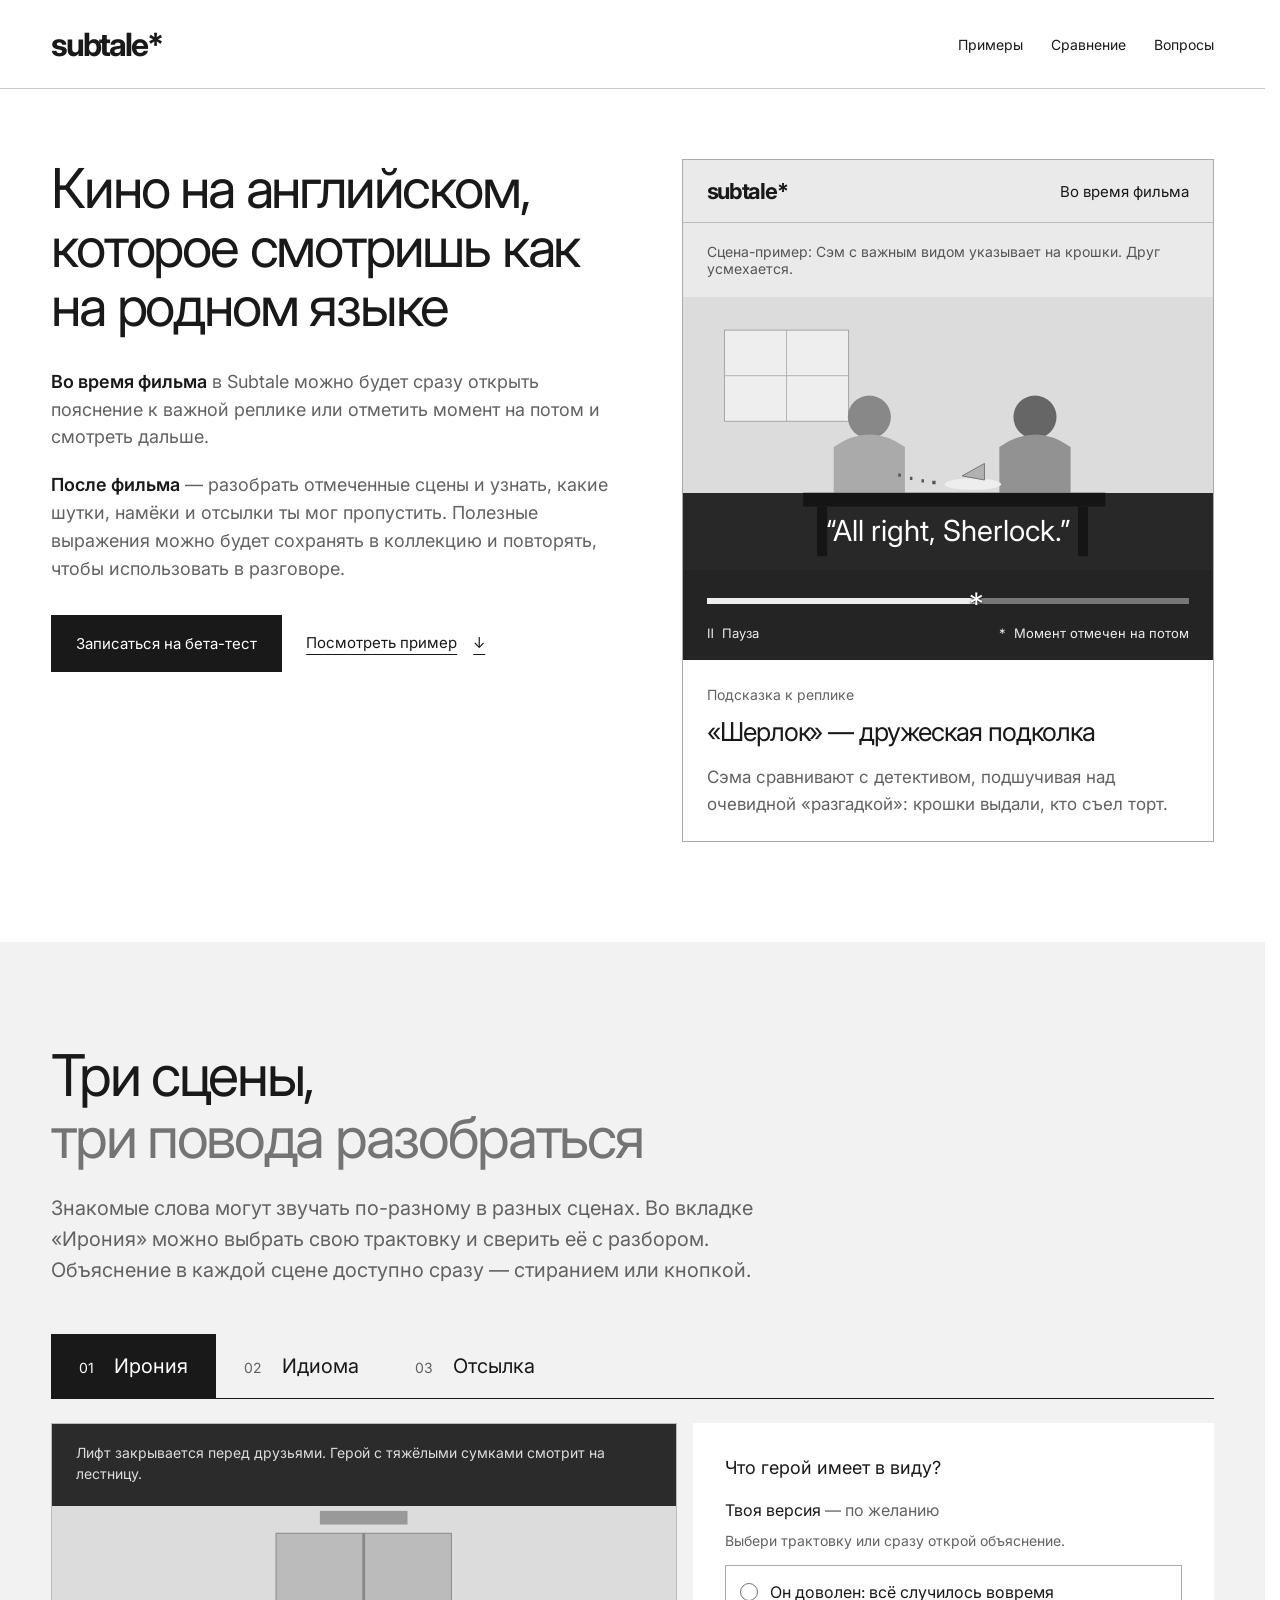
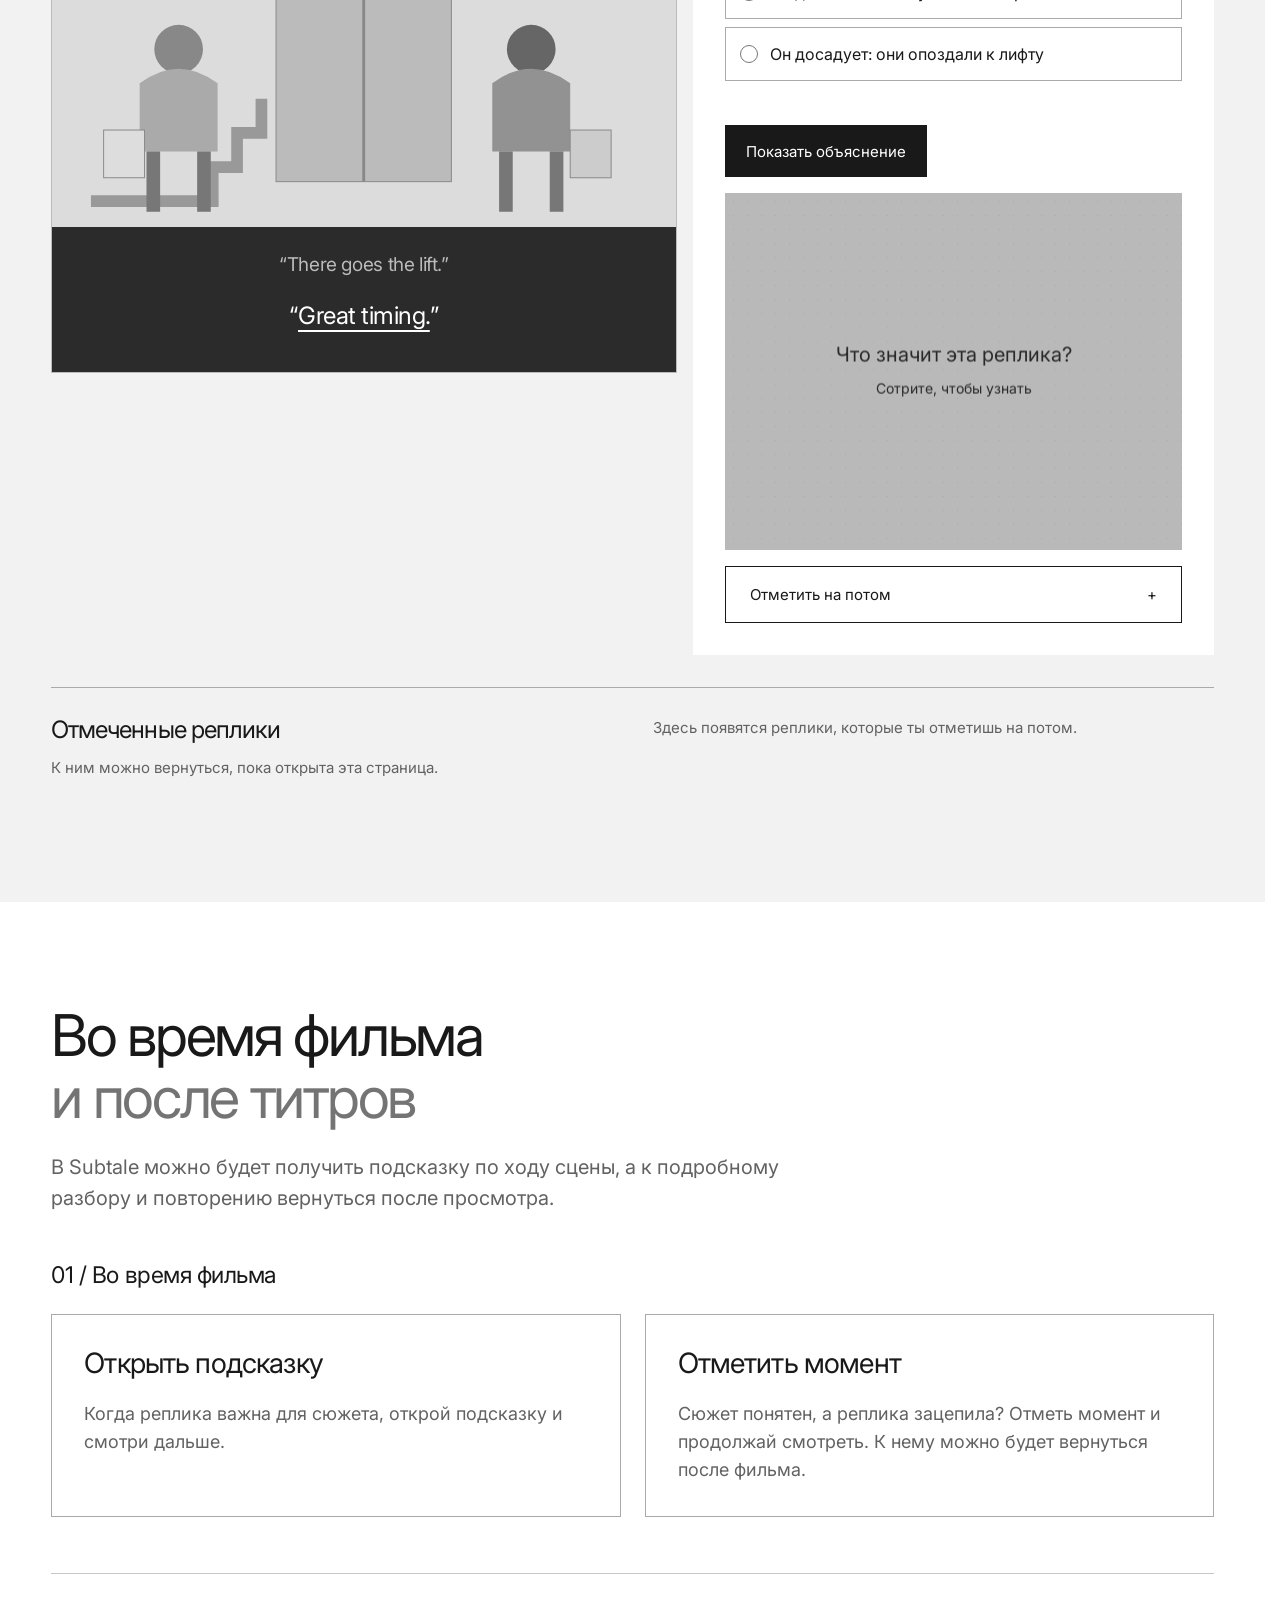
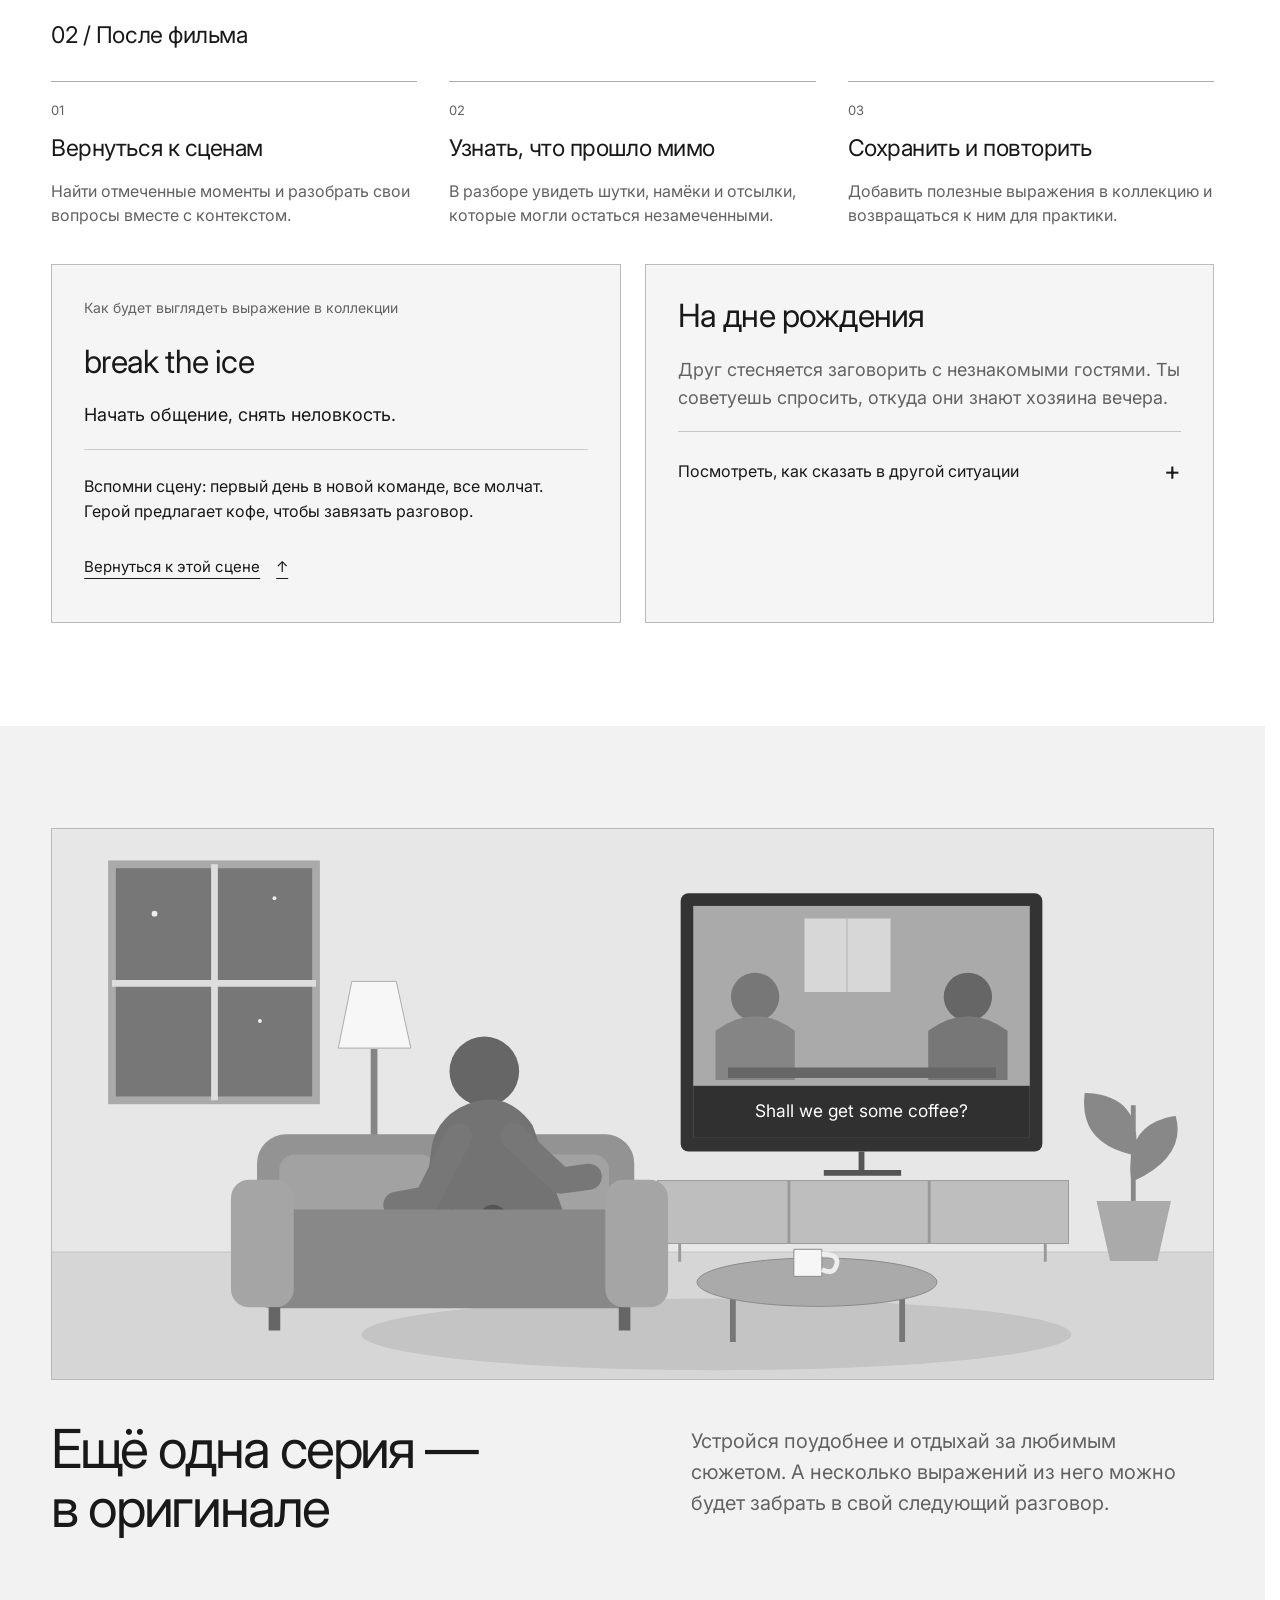
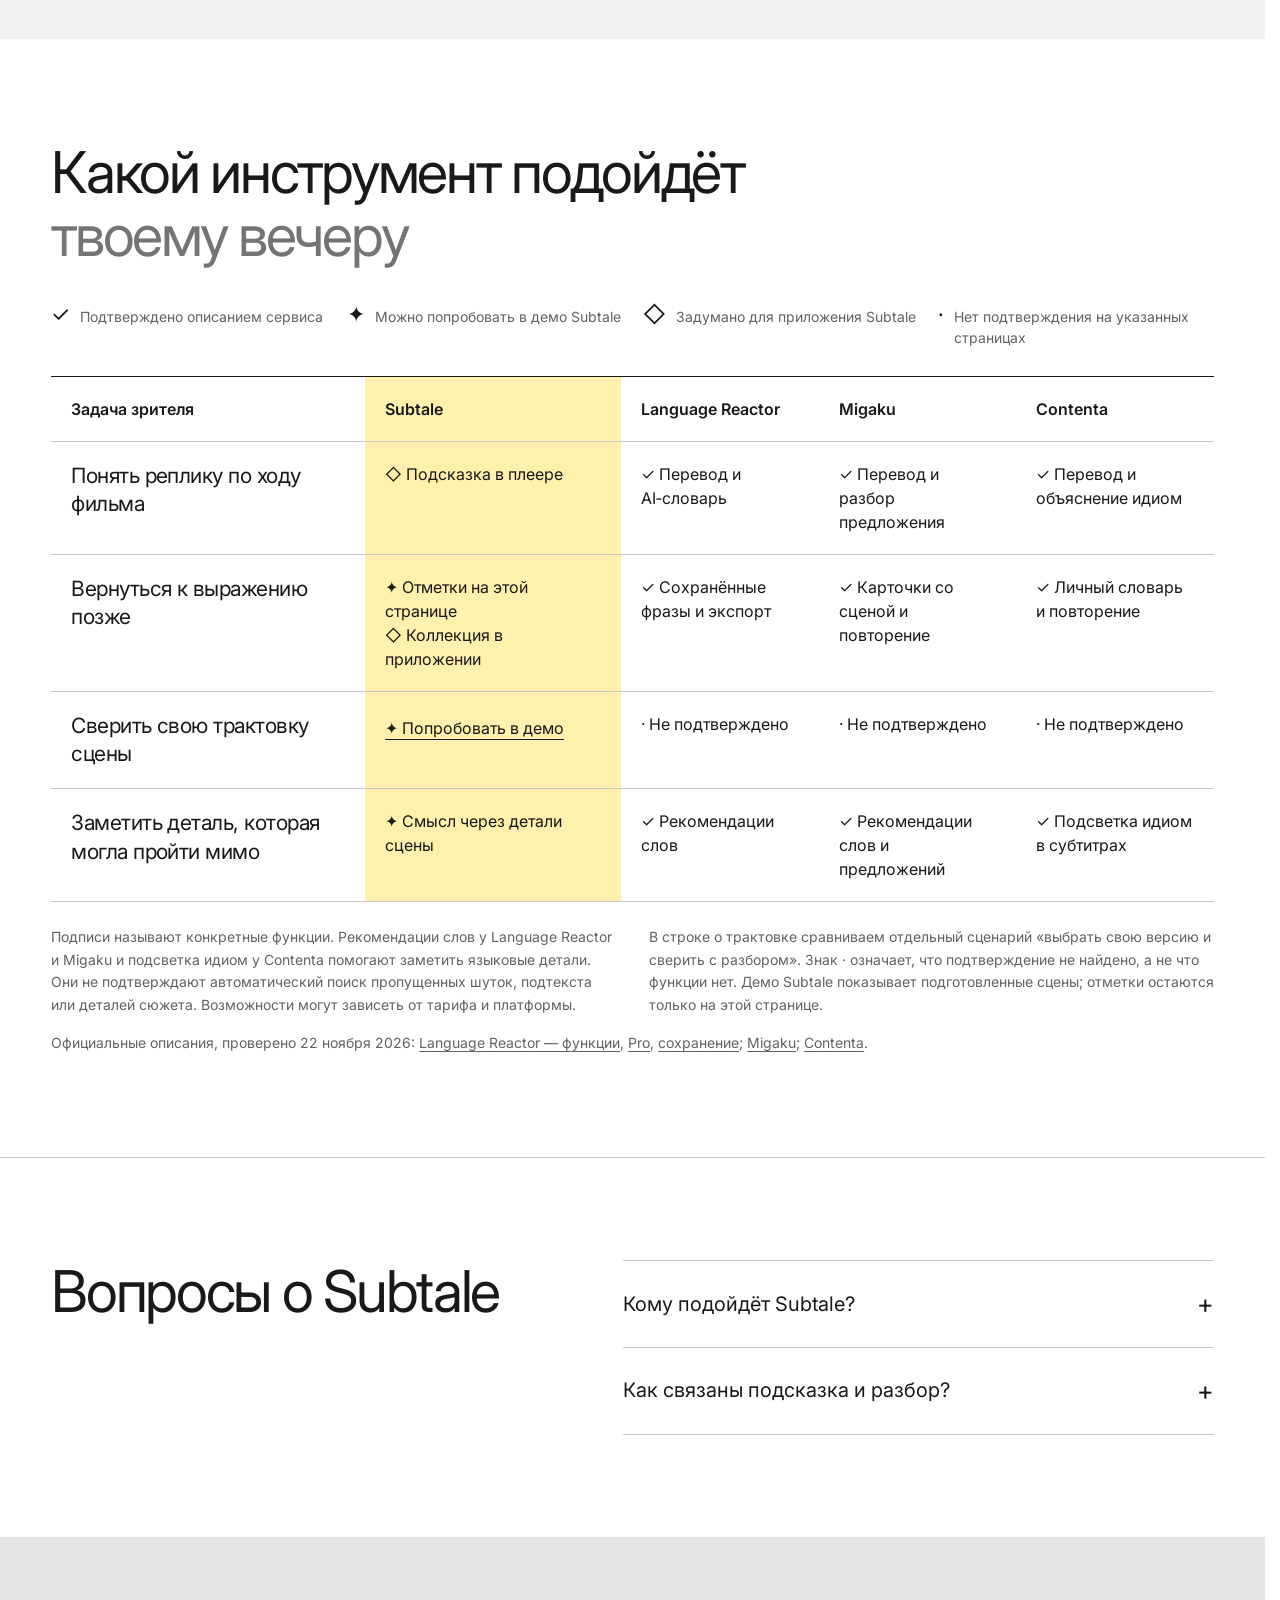
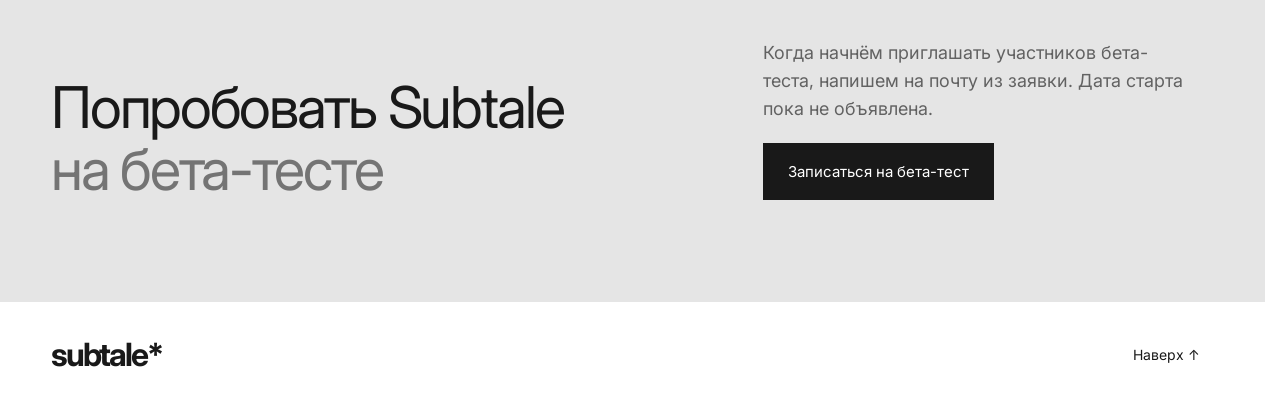
==== commit 77197917: "Add evening viewing and verified task comparison" ====
--- a/wireframe/index.html
+++ b/wireframe/index.html
@@ -16,7 +16,7 @@
 <header class="header" id="top">
  <div class="container header-inner">
   <a class="logo" href="#top" aria-label="Subtale — наверх">subtale*</a>
-  <nav aria-label="Навигация"><a href="#demo">Примеры</a><a href="#how">Как смотреть</a><a href="#faq">Вопросы</a></nav>
+  <nav aria-label="Навигация"><a href="#demo">Примеры</a><a href="#comparison">Сравнение</a><a href="#faq">Вопросы</a></nav>
   <a class="button dark header-cta" href="#beta-signup" data-beta-open hidden>Записаться на бета-тест</a>
  </div>
 </header>
@@ -49,27 +49,9 @@
  <div class="container">
   <div class="section-intro"><h2 id="demo-title" tabindex="-1">Три сцены,<br><span class="muted">три повода разобраться</span></h2><p>Знакомые слова могут звучать по-разному в разных сценах. Во вкладке «Ирония» можно выбрать свою трактовку и сверить её с разбором. Объяснение в каждой сцене доступно сразу — стиранием или кнопкой.</p></div>
   <div class="example-tabs" role="tablist" aria-label="Примеры разбора" hidden>
-   <button type="button" role="tab" id="tab-idiom" aria-controls="panel-idiom" aria-selected="true" tabindex="0">01 <span>Идиома</span></button>
-   <button type="button" role="tab" id="tab-irony" aria-controls="panel-irony" aria-selected="false" tabindex="-1">02 <span>Ирония</span></button>
+   <button type="button" role="tab" id="tab-irony" aria-controls="panel-irony" aria-selected="true" tabindex="0">01 <span>Ирония</span></button>
+   <button type="button" role="tab" id="tab-idiom" aria-controls="panel-idiom" aria-selected="false" tabindex="-1">02 <span>Идиома</span></button>
    <button type="button" role="tab" id="tab-reference" aria-controls="panel-reference" aria-selected="false" tabindex="-1">03 <span>Отсылка</span></button>
-  </div>
-  <div class="example-panel" id="panel-idiom" data-example="idiom">
-   <div class="dialogue-stage">
-    <p class="scene-context">Первый день в новой команде. За столом неловкое молчание.</p>
-    <svg class="scene-art" viewBox="0 0 640 330" aria-hidden="true"><rect x="52" y="38" width="170" height="105" fill="#eee" stroke="#999"/><path d="M137 38v105M52 91h170" stroke="#aaa"/><rect x="460" y="40" width="120" height="125" fill="#d4d4d4" stroke="#aaa"/><path d="M475 65h80m-80 22h65m-65 22h70" stroke="#999"/><circle cx="215" cy="145" r="27" fill="#929292"/><path d="M166 242v-52q49-40 98 0v52" fill="#aaa"/><circle cx="415" cy="145" r="27" fill="#777"/><path d="M366 242v-52q49-40 98 0v52" fill="#929292"/><path d="M144 230h350v18H144z" fill="#777"/><path d="M165 248v65m305-65v65" stroke="#777" stroke-width="12"/><path d="M290 209h25v20h-25zM325 209h25v20h-25z" fill="#eee" stroke="#666"/></svg>
-    <div class="dialogue"><p class="scene-line scene-lead-in" lang="en">“Nobody’s saying a word.”</p><p class="scene-line" lang="en">“Let’s <mark>break the ice</mark>. Who wants coffee?”</p></div>
-   </div>
-   <div class="meaning-card">
-    <p class="card-label">Что значит break the ice в этой сцене?</p>
-    <p class="scratch-instruction" id="scratch-hint-idiom">Открой смысл выражения и узнай, зачем герой сказал это здесь.</p>
-    <div class="scratch-actions"><button class="button dark scratch-reveal" type="button" aria-controls="answer-idiom" aria-expanded="false" hidden>Показать объяснение</button><button class="scratch-reset text-link" type="button" hidden>Стереть ещё раз</button></div>
-    <div class="scratch-card" data-scratch="idiom">
-     <div class="scratch-answer" id="answer-idiom"><h3>Начать общение,<br>снять неловкость</h3><p><span lang="en">Break the ice</span> — помочь людям почувствовать себя свободнее в начале общения. Герой предлагает кофе, чтобы дать новым коллегам повод заговорить.</p><p class="scratch-translation">«Все молчат».<br>«Давайте разрядим обстановку. Кто хочет кофе?»</p></div>
-     <canvas class="scratch-canvas" aria-hidden="true" hidden></canvas>
-    </div>
-    <p class="scratch-status visually-hidden" role="status" aria-live="polite"></p>
-    <button class="button save-button" type="button" data-save="idiom" aria-pressed="false" hidden>Отметить на потом <span aria-hidden="true">+</span></button>
-   </div>
   </div>
   <div class="example-panel" id="panel-irony" data-example="irony">
    <div class="dialogue-stage">
@@ -95,6 +77,24 @@
     <button class="button save-button" type="button" data-save="irony" aria-pressed="false" hidden>Отметить на потом <span aria-hidden="true">+</span></button>
    </div>
   </div>
+  <div class="example-panel" id="panel-idiom" data-example="idiom">
+   <div class="dialogue-stage">
+    <p class="scene-context">Первый день в новой команде. За столом неловкое молчание.</p>
+    <svg class="scene-art" viewBox="0 0 640 330" aria-hidden="true"><rect x="52" y="38" width="170" height="105" fill="#eee" stroke="#999"/><path d="M137 38v105M52 91h170" stroke="#aaa"/><rect x="460" y="40" width="120" height="125" fill="#d4d4d4" stroke="#aaa"/><path d="M475 65h80m-80 22h65m-65 22h70" stroke="#999"/><circle cx="215" cy="145" r="27" fill="#929292"/><path d="M166 242v-52q49-40 98 0v52" fill="#aaa"/><circle cx="415" cy="145" r="27" fill="#777"/><path d="M366 242v-52q49-40 98 0v52" fill="#929292"/><path d="M144 230h350v18H144z" fill="#777"/><path d="M165 248v65m305-65v65" stroke="#777" stroke-width="12"/><path d="M290 209h25v20h-25zM325 209h25v20h-25z" fill="#eee" stroke="#666"/></svg>
+    <div class="dialogue"><p class="scene-line scene-lead-in" lang="en">“Nobody’s saying a word.”</p><p class="scene-line" lang="en">“Let’s <mark>break the ice</mark>. Who wants coffee?”</p></div>
+   </div>
+   <div class="meaning-card">
+    <p class="card-label">Что значит break the ice в этой сцене?</p>
+    <p class="scratch-instruction" id="scratch-hint-idiom">Открой смысл выражения и узнай, зачем герой сказал это здесь.</p>
+    <div class="scratch-actions"><button class="button dark scratch-reveal" type="button" aria-controls="answer-idiom" aria-expanded="false" hidden>Показать объяснение</button><button class="scratch-reset text-link" type="button" hidden>Стереть ещё раз</button></div>
+    <div class="scratch-card" data-scratch="idiom">
+     <div class="scratch-answer" id="answer-idiom"><h3>Начать общение,<br>снять неловкость</h3><p><span lang="en">Break the ice</span> — помочь людям почувствовать себя свободнее в начале общения. Герой предлагает кофе, чтобы дать новым коллегам повод заговорить.</p><p class="scratch-translation">«Все молчат».<br>«Давайте разрядим обстановку. Кто хочет кофе?»</p></div>
+     <canvas class="scratch-canvas" aria-hidden="true" hidden></canvas>
+    </div>
+    <p class="scratch-status visually-hidden" role="status" aria-live="polite"></p>
+    <button class="button save-button" type="button" data-save="idiom" aria-pressed="false" hidden>Отметить на потом <span aria-hidden="true">+</span></button>
+   </div>
+  </div>
   <div class="example-panel" id="panel-reference" data-example="reference">
    <div class="dialogue-stage">
     <p class="scene-context">В офисе пропал торт. Сэм замечает крошки на столе коллеги.</p>
@@ -145,19 +145,88 @@
  </div>
 </section>
 
+<section class="section evening-section" id="evening" aria-labelledby="evening-title">
+ <div class="container">
+  <figure class="evening-frame"><svg xmlns="http://www.w3.org/2000/svg" viewBox="0 0 1200 600" preserveAspectRatio="xMidYMid slice" role="img" aria-labelledby="evening-art-title">
+ <title id="evening-art-title">Вечер дома: зритель устроился на диване с чашкой и смотрит сериал с английскими субтитрами</title>
+ <rect width="1200" height="600" fill="#e7e7e7"/>
+ <path d="M0 453H1200" stroke="#bbb"/>
+ <rect y="454" width="1200" height="146" fill="#d6d6d6"/>
+ <rect x="62" y="52" width="211" height="244" fill="#777" stroke="#aaa" stroke-width="8"/>
+ <path d="M168 52V296M62 175H273" stroke="#ddd" stroke-width="7"/>
+ <circle cx="106" cy="103" r="3" fill="#eee"/><circle cx="215" cy="214" r="2" fill="#eee"/><circle cx="230" cy="87" r="2" fill="#eee"/>
+ <path d="M333 243V465" stroke="#858585" stroke-width="7"/>
+ <path d="M296 242L310 173H356L371 242Z" fill="#f7f7f7" stroke="#aaa"/>
+ <ellipse cx="333" cy="466" rx="42" ry="7" fill="#aaa"/>
+ <g class="evening-tv">
+ <rect x="650" y="82" width="374" height="267" rx="8" fill="#333"/>
+ <rect x="663" y="95" width="348" height="239" fill="#aaa"/>
+ <rect x="778" y="108" width="89" height="76" fill="#d7d7d7"/>
+ <path d="M822 108V184" stroke="#b2b2b2"/>
+ <circle cx="727" cy="189" r="25" fill="#777"/><path d="M686 275V224Q727 194 768 224V275" fill="#858585"/>
+ <circle cx="947" cy="189" r="25" fill="#666"/><path d="M906 275V224Q947 194 988 224V275" fill="#777"/>
+ <path d="M699 262H976V273H699Z" fill="#666"/>
+ <rect x="663" y="281" width="348" height="53" fill="#303030"/>
+ <text x="837" y="313" text-anchor="middle" font-family="Inter,Arial,sans-serif" font-size="18" fill="#fff" lang="en">Shall we get some coffee?</text>
+ <path d="M837 349V369M798 371H878" stroke="#555" stroke-width="6"/>
+ <rect x="626" y="379" width="425" height="65" fill="#bebebe" stroke="#999"/>
+ <path d="M762 379V444M907 379V444M649 444V463M1027 444V463" stroke="#999" stroke-width="3"/>
+ </g>
+ <ellipse cx="687" cy="538" rx="367" ry="37" fill="#c4c4c4"/>
+ <rect x="212" y="331" width="390" height="166" rx="30" fill="#939393"/>
+ <rect x="235" y="352" width="162" height="90" rx="16" fill="#a2a2a2"/>
+ <rect x="405" y="352" width="171" height="90" rx="16" fill="#a2a2a2"/>
+ <circle cx="447" cy="266" r="36" fill="#666"/>
+ <path d="M421 304Q468 280 497 322L532 421H383L392 348Q395 319 421 304Z" fill="#737373"/>
+ <path d="M421 333L388 398L356 404M477 333L526 379L555 375" fill="none" stroke="#777" stroke-width="27" stroke-linecap="round" stroke-linejoin="round"/>
+ <path d="M456 418L511 454L571 451M414 423L453 483L512 490" fill="none" stroke="#555" stroke-width="28" stroke-linecap="round" stroke-linejoin="round"/>
+ <rect x="204" y="409" width="405" height="102" rx="23" fill="#888"/>
+ <rect x="185" y="378" width="65" height="132" rx="19" fill="#a5a5a5"/>
+ <rect x="572" y="378" width="65" height="132" rx="19" fill="#a5a5a5"/>
+ <path d="M230 510V534M592 510V534" stroke="#666" stroke-width="12"/>
+ <path d="M704 488V546M879 488V546" stroke="#777" stroke-width="6"/>
+ <ellipse cx="791" cy="484" rx="124" ry="25" fill="#aaa" stroke="#888"/>
+ <path d="M767 450H796V478H767Z" fill="#f6f6f6" stroke="#888"/><path d="M796 455Q817 455 810 469Q807 476 796 471" fill="none" stroke="#eee" stroke-width="5"/>
+ <path d="M1118 400V301M1118 350Q1065 338 1070 291Q1125 294 1118 350M1118 377Q1169 353 1160 315Q1112 323 1118 377" fill="#888" stroke="#888" stroke-width="5"/>
+ <path d="M1080 400H1157L1143 462H1094Z" fill="#aaa"/>
+</svg></figure>
+  <div class="evening-copy"><h2 id="evening-title">Ещё одна серия —<br>в оригинале</h2><p>Устройся поудобнее и отдыхай за любимым сюжетом. А несколько выражений из него можно будет забрать в свой следующий разговор.</p></div>
+ </div>
+</section>
+
+<section class="section comparison-section" id="comparison" aria-labelledby="comparison-title">
+ <div class="container">
+  <div class="section-intro"><h2 id="comparison-title">Какой инструмент подойдёт<br><span class="muted">твоему вечеру</span></h2></div>
+  <ul class="comparison-legend" id="comparison-legend" aria-label="Обозначения в сравнении">
+   <li><b>✓</b> Подтверждено описанием сервиса</li><li><b>✦</b> Можно попробовать в демо Subtale</li><li><b>◇</b> Задумано для приложения Subtale</li><li><b>·</b> Нет подтверждения на указанных страницах</li>
+  </ul>
+  <table class="comparison-table" role="table" aria-labelledby="comparison-title" aria-describedby="comparison-legend comparison-note">
+   <colgroup><col class="task-column"><col class="subtale-column"><col><col><col></colgroup>
+   <thead role="rowgroup"><tr role="row"><th scope="col" id="compare-task" role="columnheader">Задача зрителя</th><th scope="col" id="compare-subtale" role="columnheader" class="is-subtale">Subtale</th><th scope="col" id="compare-lr" role="columnheader">Language Reactor</th><th scope="col" id="compare-migaku" role="columnheader">Migaku</th><th scope="col" id="compare-contenta" role="columnheader">Contenta</th></tr></thead>
+   <tbody role="rowgroup">
+    <tr role="row"><th scope="row" id="task-during" role="rowheader">Понять реплику по ходу фильма</th><td role="cell" headers="task-during compare-subtale" class="is-subtale"><span class="mobile-service" aria-hidden="true">Subtale</span><div class="feature-cell">◇ Подсказка в плеере</div></td><td role="cell" headers="task-during compare-lr"><span class="mobile-service" aria-hidden="true">Language Reactor</span><div class="feature-cell">✓ Перевод и AI‑словарь</div></td><td role="cell" headers="task-during compare-migaku"><span class="mobile-service" aria-hidden="true">Migaku</span><div class="feature-cell">✓ Перевод и разбор предложения</div></td><td role="cell" headers="task-during compare-contenta"><span class="mobile-service" aria-hidden="true">Contenta</span><div class="feature-cell">✓ Перевод и объяснение идиом</div></td></tr>
+    <tr role="row"><th scope="row" id="task-later" role="rowheader">Вернуться к выражению позже</th><td role="cell" headers="task-later compare-subtale" class="is-subtale"><span class="mobile-service" aria-hidden="true">Subtale</span><div class="feature-cell">✦ Отметки на этой странице<br>◇ Коллекция в приложении</div></td><td role="cell" headers="task-later compare-lr"><span class="mobile-service" aria-hidden="true">Language Reactor</span><div class="feature-cell">✓ Сохранённые фразы и экспорт</div></td><td role="cell" headers="task-later compare-migaku"><span class="mobile-service" aria-hidden="true">Migaku</span><div class="feature-cell">✓ Карточки со сценой и повторение</div></td><td role="cell" headers="task-later compare-contenta"><span class="mobile-service" aria-hidden="true">Contenta</span><div class="feature-cell">✓ Личный словарь и повторение</div></td></tr>
+    <tr role="row"><th scope="row" id="task-interpret" role="rowheader">Сверить свою трактовку сцены</th><td role="cell" headers="task-interpret compare-subtale" class="is-subtale"><span class="mobile-service" aria-hidden="true">Subtale</span><div class="feature-cell"><a class="comparison-demo" href="#demo" data-example-link="irony">✦ Попробовать в демо</a></div></td><td role="cell" headers="task-interpret compare-lr"><span class="mobile-service" aria-hidden="true">Language Reactor</span><div class="feature-cell">· Не подтверждено</div></td><td role="cell" headers="task-interpret compare-migaku"><span class="mobile-service" aria-hidden="true">Migaku</span><div class="feature-cell">· Не подтверждено</div></td><td role="cell" headers="task-interpret compare-contenta"><span class="mobile-service" aria-hidden="true">Contenta</span><div class="feature-cell">· Не подтверждено</div></td></tr>
+    <tr role="row"><th scope="row" id="task-notice" role="rowheader">Заметить деталь, которая могла пройти мимо</th><td role="cell" headers="task-notice compare-subtale" class="is-subtale"><span class="mobile-service" aria-hidden="true">Subtale</span><div class="feature-cell">✦ Смысл через детали сцены</div></td><td role="cell" headers="task-notice compare-lr"><span class="mobile-service" aria-hidden="true">Language Reactor</span><div class="feature-cell">✓ Рекомендации слов</div></td><td role="cell" headers="task-notice compare-migaku"><span class="mobile-service" aria-hidden="true">Migaku</span><div class="feature-cell">✓ Рекомендации слов и предложений</div></td><td role="cell" headers="task-notice compare-contenta"><span class="mobile-service" aria-hidden="true">Contenta</span><div class="feature-cell">✓ Подсветка идиом в субтитрах</div></td></tr>
+   </tbody>
+  </table>
+  <div class="comparison-notes" id="comparison-note"><p>Подписи называют конкретные функции. Рекомендации слов у Language Reactor и Migaku и подсветка идиом у Contenta помогают заметить языковые детали. Они не подтверждают автоматический поиск пропущенных шуток, подтекста или деталей сюжета. Возможности могут зависеть от тарифа и платформы.</p><p>В строке о трактовке сравниваем отдельный сценарий «выбрать свою версию и сверить с разбором». Знак · означает, что подтверждение не найдено, а не что функции нет. Демо Subtale показывает подготовленные сцены; отметки остаются только на этой странице.</p></div>
+  <p class="comparison-sources">Официальные описания, проверено 22 ноября 2026: <a href="https://www.languagereactor.com/">Language Reactor — функции</a>, <a href="https://www.languagereactor.com/pro-mode">Pro</a>, <a href="https://www.languagereactor.com/help/export">сохранение</a>; <a href="https://migaku.com/faq/features">Migaku</a>; <a href="https://contenta.me/">Contenta</a>.</p>
+ </div>
+</section>
+
 <section class="section faq-section" id="faq" aria-labelledby="faq-title">
  <div class="container faq-grid">
-  <div><h2 id="faq-title">Перед бета-тестом</h2><p>Что можно попробовать сейчас и чего ждать дальше.</p></div>
+  <h2 id="faq-title">Вопросы о Subtale</h2>
   <div class="faq-list">
-   <details><summary>Кому подойдёт Subtale? <span aria-hidden="true">+</span></summary><p>Тем, кто хочет смотреть кино на английском и разбираться в живой речи: выражениях, шутках и отсылках. Начать можно с трёх сцен выше — в них есть ситуация, английские реплики и пояснения.</p></details>
-   <details><summary>Что можно попробовать сейчас? <span aria-hidden="true">+</span></summary><p>На этой странице можно открыть три разбора, стереть покрытие с объяснения и отметить реплику на потом. В блоке практики — посмотреть, как сказать ту же фразу в другой ситуации. Полноценный просмотр с Subtale ещё создаётся.</p></details>
-   <details><summary>Как узнать о начале тестирования? <span aria-hidden="true">+</span></summary><p>Когда начнём приглашать участников, мы напишем на почту из заявки. Дата пока не объявлена. Сейчас форма работает как демо: данные не отправляются, запись на тест ещё не подключена.</p></details>
+   <details><summary>Кому подойдёт Subtale? <span aria-hidden="true">+</span></summary><p>Если ты уже следишь за сюжетом с английскими субтитрами, но иногда теряешь смысл реплики: слова знакомы, а шутка, намёк или реакция героя остаются неясными.</p></details>
+   <details><summary>Как связаны подсказка и разбор? <span aria-hidden="true">+</span></summary><p>Во время фильма можно будет открыть короткую подсказку и смотреть дальше. После титров — вернуться к отмеченной сцене, сверить свою трактовку с разбором и сохранить полезное выражение.</p></details>
   </div>
  </div>
 </section>
 
 <section class="section final-section" id="action" aria-labelledby="action-title">
- <div class="container final-grid"><h2 id="action-title">Попробовать Subtale<br><span class="muted">на бета-тесте</span></h2><div><p>Оставь имя и почту — мы напишем, когда начнём приглашать участников.</p><p class="access-note">Сейчас доступна демоформа. Заявки ещё не отправляются.</p><a class="button dark" href="#beta-signup" data-beta-open>Записаться на бета-тест</a></div></div>
+ <div class="container final-grid"><h2 id="action-title">Попробовать Subtale<br><span class="muted">на бета-тесте</span></h2><div><p>Когда начнём приглашать участников бета-теста, напишем на почту из заявки. Дата старта пока не объявлена.</p><a class="button dark" href="#beta-signup" data-beta-open>Записаться на бета-тест</a></div></div>
 </section>
 </main>
 <footer class="container footer"><a class="logo" href="#top" aria-label="Subtale — наверх">subtale*</a><a href="#top">Наверх ↑</a></footer>
--- a/wireframe/wireframe.css
+++ b/wireframe/wireframe.css
@@ -1352,3 +1352,59 @@
  .after-viewing-steps p { grid-column: 2; }
  .viewing-options h4 { font-size: 26px; }
 }
+
+/* An evening at home, then a comparison by the viewer's task. */
+.evening-section { background: #f2f2f2; }
+.evening-frame { margin: 0; overflow: hidden; border: 1px solid #b9b9b9; background: #e7e7e7; }
+.evening-frame svg { display: block; width: 100%; height: clamp(380px,43vw,560px); }
+.evening-copy { display: grid; grid-template-columns: 1.1fr 1fr; gap: 64px; align-items: start; margin-top: 40px; }
+.evening-copy h2 { font-size: clamp(38px,4.2vw,60px); }
+.evening-copy p { max-width: 520px; margin: 6px 0 0; color: var(--mid); font-size: 20px; }
+.comparison-section .section-intro { margin-bottom: 32px; }
+.comparison-legend { display: grid; grid-template-columns: repeat(4,minmax(0,1fr)); gap: 20px; list-style: none; margin: 0 0 28px; padding: 0; font-size: 14px; line-height: 1.5; color: var(--mid); }
+.comparison-legend li { display: flex; align-items: baseline; gap: 10px; }
+.comparison-legend b { color: var(--ink); font-size: 22px; font-weight: 400; }
+.comparison-table { width: 100%; table-layout: fixed; border-collapse: collapse; border-block: 1px solid var(--ink); font-size: 16px; line-height: 1.5; }
+.comparison-table .task-column { width: 27%; }
+.comparison-table .subtale-column { width: 22%; }
+.comparison-table col:not(.task-column):not(.subtale-column) { width: 17%; }
+.comparison-table th,.comparison-table td { vertical-align: top; text-align: left; padding: 20px; border-bottom: 1px solid #c7c7c7; overflow-wrap: break-word; }
+.comparison-table thead th { font-size: 16px; font-weight: 600; }
+.comparison-table tbody th { font-size: 21px; font-weight: 400; line-height: 1.35; letter-spacing: -.025em; }
+.comparison-table .is-subtale { background: #fff0ad; }
+.mobile-service { display: none; }
+.comparison-demo { display: inline-block; text-decoration: underline; text-underline-offset: 5px; padding-block: 4px; }
+.comparison-demo:hover { background: #efdb8c; }
+.comparison-notes { display: grid; grid-template-columns: 1fr 1fr; gap: 32px; margin-top: 24px; }
+.comparison-notes p,.comparison-sources { font-size: 14px; line-height: 1.6; color: var(--mid); margin: 0; }
+.comparison-sources { margin-top: 16px; }
+.comparison-sources a { text-decoration: underline; text-underline-offset: 3px; }
+@media(max-width:1000px) {
+ .comparison-table th,.comparison-table td { padding: 16px 12px; }
+ .comparison-table,.comparison-table thead th { font-size: 14px; }
+ .comparison-table tbody th { font-size: 18px; }
+ .evening-copy { gap: 32px; }
+}
+@media(max-width:760px) {
+ .evening-frame svg { height: 260px; }
+ .evening-tv { transform: translateX(-65px); }
+ .evening-copy { grid-template-columns: 1fr; gap: 20px; margin-top: 28px; }
+ .evening-copy p { margin: 0; font-size: 18px; }
+ .comparison-legend { grid-template-columns: 1fr 1fr; gap: 12px 16px; font-size: 13px; }
+ .comparison-table { display: block; border: 0; }
+ .comparison-table colgroup { display: none; }
+ .comparison-table thead { position: absolute; width: 1px; height: 1px; overflow: hidden; clip-path: inset(50%); white-space: nowrap; }
+ .comparison-table tbody { display: grid; gap: 20px; }
+ .comparison-table tbody tr { display: block; border: 1px solid #aaa; }
+ .comparison-table tbody th { display: block; padding: 20px 16px; border-bottom: 1px solid #aaa; font-size: 22px; }
+ .comparison-table td { display: grid; grid-template-columns: 105px minmax(0,1fr); gap: 12px; padding: 14px 16px; font-size: 15px; }
+ .comparison-table td:last-child { border-bottom: 0; }
+ .mobile-service { display: block; font-size: 14px; font-weight: 600; line-height: 1.5; }
+ .feature-cell { min-width: 0; }
+ .comparison-notes { grid-template-columns: 1fr; gap: 12px; margin-top: 20px; }
+}
+@media(max-width:360px) {
+ .evening-frame svg { height: 230px; }
+ .comparison-table td { grid-template-columns: 88px minmax(0,1fr); gap: 10px; padding-inline: 12px; }
+ .mobile-service { font-size: 13px; }
+}
